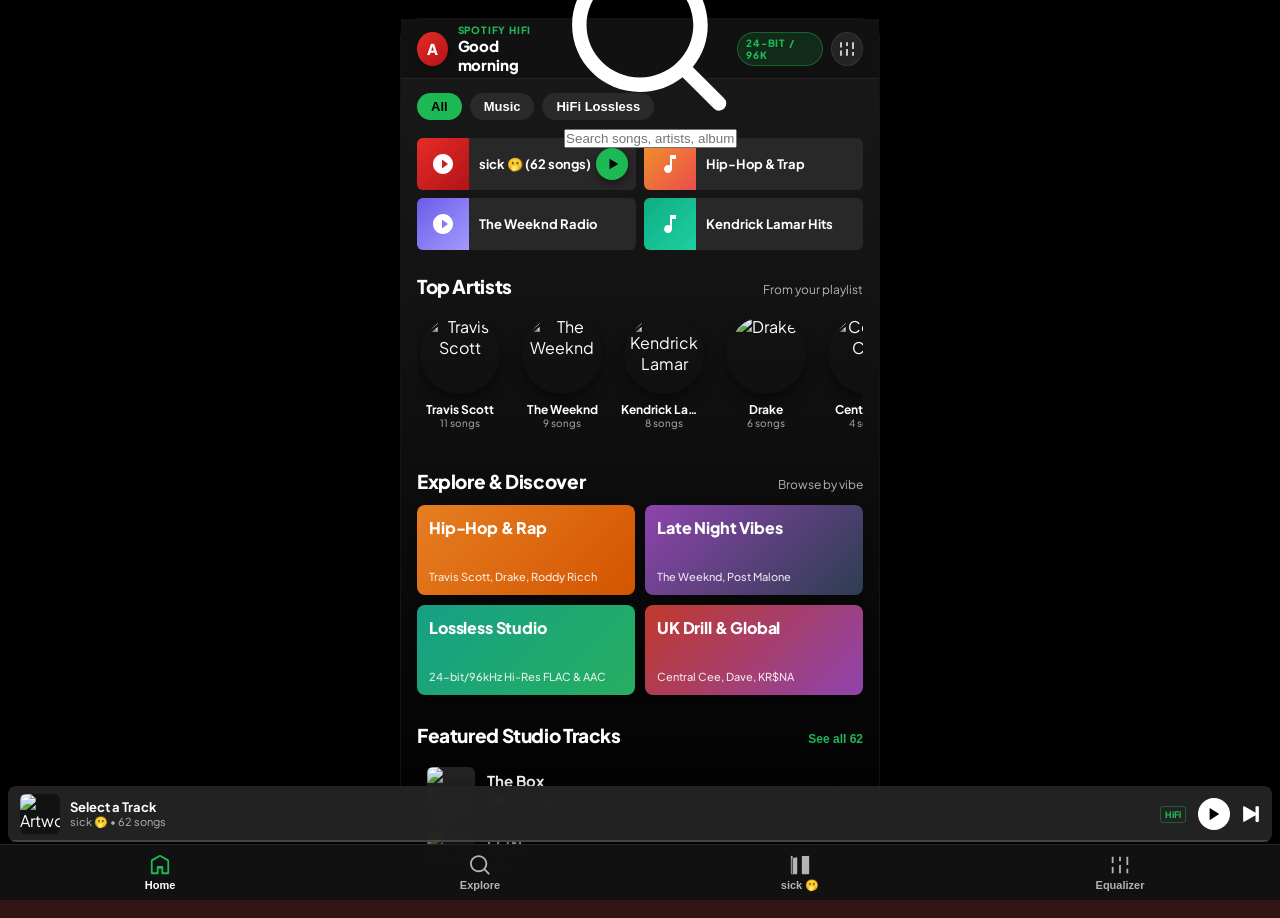
==== index.html @ b9611e38 "feat: initial commit of Spotify HiFi web and Android mobile music player" ====
<!DOCTYPE html>
<html lang="en">
<head>
  <meta charset="UTF-8">
  <meta name="viewport" content="width=device-width, initial-scale=1.0, maximum-scale=1.0, user-scalable=no, viewport-fit=cover">
  <title>Spotify - HiFi Lossless</title>
  <link rel="manifest" href="manifest.json">
  <meta name="theme-color" content="#121212">
  <link rel="stylesheet" href="styles.css">
  <script>
    if ('serviceWorker' in navigator) {
      window.addEventListener('load', () => {
        navigator.serviceWorker.register('./sw.js').catch(console.warn);
      });
    }
  </script>
  <link rel="preconnect" href="https://fonts.googleapis.com">
  <link rel="preconnect" href="https://fonts.gstatic.com" crossorigin>
  <link href="https://fonts.googleapis.com/css2?family=Plus+Jakarta+Sans:wght@400;500;600;700;800;900&display=swap" rel="stylesheet">
</head>
<body>
  <div class="spotify-app">
    <!-- Topbar (Mobile Header) -->
    <header class="spotify-topbar">
      <div class="topbar-left">
        <div class="mobile-greeting" id="mobileGreeting">
          <div class="user-avatar-circle">A</div>
          <div class="greeting-text">
            <span class="greeting-sub">Spotify HiFi</span>
            <span class="greeting-main" id="greetingHeading">Welcome back</span>
          </div>
        </div>
        <div class="search-input-wrapper desktop-only">
          <svg viewBox="0 0 24 24" fill="currentColor"><path d="M10.533 1.279c-5.18 0-9.407 4.14-9.407 9.279s4.226 9.279 9.407 9.279c2.234 0 4.29-.77 5.907-2.058l4.353 4.353a1 1 0 1 0 1.414-1.414l-4.344-4.344a9.157 9.157 0 0 0 2.077-5.816c0-5.14-4.226-9.28-9.407-9.28zm-7.407 9.279c0-4.006 3.302-7.28 7.407-7.28s7.407 3.274 7.407 7.28-3.302 7.279-7.407 7.279-7.407-3.273-7.407-7.28z"/></svg>
          <input type="text" id="globalSearch" placeholder="Search songs, artists, albums...">
        </div>
      </div>

      <div class="topbar-right">
        <span class="badge-hifi">24-BIT / 96k</span>
        <button class="icon-round-btn" id="btnToggleEQ" title="Equalizer">
          <svg viewBox="0 0 24 24" fill="currentColor"><line x1="4" y1="21" x2="4" y2="14" stroke="currentColor" stroke-width="2"/><line x1="4" y1="10" x2="4" y2="3" stroke="currentColor" stroke-width="2"/><line x1="12" y1="21" x2="12" y2="12" stroke="currentColor" stroke-width="2"/><line x1="12" y1="8" x2="12" y2="3" stroke="currentColor" stroke-width="2"/><line x1="20" y1="21" x2="20" y2="16" stroke="currentColor" stroke-width="2"/><line x1="20" y1="12" x2="20" y2="3" stroke="currentColor" stroke-width="2"/></svg>
        </button>
      </div>
    </header>

    <div class="spotify-body">
      <!-- Main Content Area with Views -->
      <main class="spotify-main" id="mainContent">

        <!-- VIEW 1: HOME -->
        <section class="app-view active" id="viewHome">
          <!-- Filter Chips -->
          <div class="filter-chips-row">
            <button class="chip-pill active" data-filter="all">All</button>
            <button class="chip-pill" data-filter="music">Music</button>
            <button class="chip-pill" data-filter="lossless">HiFi Lossless</button>
          </div>

          <!-- Quick Shortcuts Grid -->
          <div class="shortcuts-grid">
            <div class="shortcut-card" id="shortcutSick">
              <div class="shortcut-art sick-gradient">
                <svg viewBox="0 0 24 24" fill="currentColor"><path d="M12 2C6.48 2 2 6.48 2 12s4.48 10 10 10 10-4.48 10-10S17.52 2 12 2zm-1 14.5v-9l6 4.5-6 4.5z"/></svg>
              </div>
              <div class="shortcut-title">sick 🫢 (62 songs)</div>
              <button class="shortcut-play-btn" id="quickPlaySick">
                <svg viewBox="0 0 16 16" fill="currentColor"><polygon points="4 2 14 8 4 14 4 2"/></svg>
              </button>
            </div>

            <div class="shortcut-card" data-genre="Hip-Hop">
              <div class="shortcut-art" style="background: linear-gradient(135deg, #f0932b, #eb4d4b);">
                <svg viewBox="0 0 24 24" fill="currentColor"><path d="M12 3v10.55c-.59-.34-1.27-.55-2-.55-2.21 0-4 1.79-4 4s1.79 4 4 4 4-1.79 4-4V7h4V3h-6z"/></svg>
              </div>
              <div class="shortcut-title">Hip-Hop & Trap</div>
            </div>

            <div class="shortcut-card" data-artist="The Weeknd">
              <div class="shortcut-art" style="background: linear-gradient(135deg, #6c5ce7, #a29bfe);">
                <svg viewBox="0 0 24 24" fill="currentColor"><path d="M12 2C6.48 2 2 6.48 2 12s4.48 10 10 10 10-4.48 10-10S17.52 2 12 2zm-1 14.5v-9l6 4.5-6 4.5z"/></svg>
              </div>
              <div class="shortcut-title">The Weeknd Radio</div>
            </div>

            <div class="shortcut-card" data-artist="Kendrick Lamar">
              <div class="shortcut-art" style="background: linear-gradient(135deg, #10ac84, #1dd1a1);">
                <svg viewBox="0 0 24 24" fill="currentColor"><path d="M12 3v10.55c-.59-.34-1.27-.55-2-.55-2.21 0-4 1.79-4 4s1.79 4 4 4 4-1.79 4-4V7h4V3h-6z"/></svg>
              </div>
              <div class="shortcut-title">Kendrick Lamar Hits</div>
            </div>
          </div>

          <!-- Section: Top Artists Carousel -->
          <div class="section-block">
            <div class="section-header">
              <h3>Top Artists</h3>
              <span class="section-sub">From your playlist</span>
            </div>
            <div class="artists-horizontal-scroll" id="homeArtistsScroll">
              <!-- Dynamically populated -->
            </div>
          </div>

          <!-- Section: Explore Browse Categories (User requested Explorer) -->
          <div class="section-block">
            <div class="section-header">
              <h3>Explore & Discover</h3>
              <span class="section-sub">Browse by vibe</span>
            </div>
            <div class="explore-category-grid">
              <div class="category-card" style="background: linear-gradient(135deg, #e67e22, #d35400);" data-genre="Hip-Hop">
                <span class="category-name">Hip-Hop & Rap</span>
                <span class="category-desc">Travis Scott, Drake, Roddy Ricch</span>
              </div>
              <div class="category-card" style="background: linear-gradient(135deg, #8e44ad, #2c3e50);" data-genre="Late Night">
                <span class="category-name">Late Night Vibes</span>
                <span class="category-desc">The Weeknd, Post Malone</span>
              </div>
              <div class="category-card" style="background: linear-gradient(135deg, #16a085, #27ae60);" data-genre="Lossless">
                <span class="category-name">Lossless Studio</span>
                <span class="category-desc">24-bit/96kHz Hi-Res FLAC & AAC</span>
              </div>
              <div class="category-card" style="background: linear-gradient(135deg, #c0392b, #8e44ad);" data-genre="Drill">
                <span class="category-name">UK Drill & Global</span>
                <span class="category-desc">Central Cee, Dave, KR$NA</span>
              </div>
            </div>
          </div>

          <!-- Section: Featured Tracks from Playlist -->
          <div class="section-block">
            <div class="section-header">
              <h3>Featured Studio Tracks</h3>
              <button class="see-all-link" id="btnSeeAllTracks">See all 62</button>
            </div>
            <div class="featured-tracks-list" id="homeFeaturedTracks">
              <!-- Dynamically populated top 6 tracks -->
            </div>
          </div>
        </section>

        <!-- VIEW 2: EXPLORE & SEARCH -->
        <section class="app-view" id="viewSearch">
          <div class="search-view-header">
            <h2>Explore & Search</h2>
            <div class="mobile-search-box">
              <svg viewBox="0 0 24 24" fill="currentColor"><path d="M10.533 1.279c-5.18 0-9.407 4.14-9.407 9.279s4.226 9.279 9.407 9.279c2.234 0 4.29-.77 5.907-2.058l4.353 4.353a1 1 0 1 0 1.414-1.414l-4.344-4.344a9.157 9.157 0 0 0 2.077-5.816c0-5.14-4.226-9.28-9.407-9.28zm-7.407 9.279c0-4.006 3.302-7.28 7.407-7.28s7.407 3.274 7.407 7.28-3.302 7.279-7.407 7.279-7.407-3.273-7.407-7.28z"/></svg>
              <input type="text" id="mobileSearchInput" placeholder="What do you want to listen to?">
              <button class="clear-search-btn" id="btnClearSearch" style="display:none;">✕</button>
            </div>
          </div>

          <!-- Search Results or Browse Categories -->
          <div id="searchResultsContainer">
            <h4 class="sub-heading">Browse All Genres</h4>
            <div class="explore-category-grid" id="searchGenreGrid">
              <!-- Rich colored genre cards -->
            </div>
          </div>
          <div id="searchDynamicResults" style="display:none;">
            <h4 class="sub-heading" id="searchResultCount">Search Results</h4>
            <div class="tracks-touch-list" id="searchTracksBody"></div>
          </div>
        </section>

        <!-- VIEW 3: PLAYLIST (sick 🫢) -->
        <section class="app-view" id="viewPlaylist">
          <!-- Dynamic Theme Hero Header -->
          <div class="playlist-hero" id="playlistHero">
            <div class="playlist-cover-wrapper">
              <div class="playlist-cover-art sick-hero-art" id="playlistCoverArt">
                <svg viewBox="0 0 24 24" fill="currentColor"><path d="M12 2C6.48 2 2 6.48 2 12s4.48 10 10 10 10-4.48 10-10S17.52 2 12 2zm-1 14.5v-9l6 4.5-6 4.5z"/></svg>
              </div>
            </div>
            <div class="playlist-hero-info">
              <span class="playlist-type-pill">PLAYLIST</span>
              <h1 class="playlist-title" id="playlistTitle">sick 🫢</h1>
              <div class="playlist-curator-row">
                <span class="curator-avatar">A</span>
                <span class="curator-name">Aniket</span>
                <span class="dot-separator">•</span>
                <span class="track-count-text" id="playlistTrackCount">62 songs</span>
                <span class="dot-separator">•</span>
                <span class="duration-text">3 hr 18 min</span>
              </div>
            </div>
          </div>

          <!-- Action Bar (Play, Shuffle, Autoplay, Like) -->
          <div class="playlist-action-bar">
            <div class="action-left">
              <button class="big-green-play-btn" id="heroPlayBtn" title="Play Playlist">
                <svg id="heroPlayIcon" viewBox="0 0 24 24" fill="currentColor"><polygon points="6 4 19 12 6 20 6 4"/></svg>
                <svg id="heroPauseIcon" viewBox="0 0 24 24" fill="currentColor" style="display:none;"><rect x="6" y="5" width="4" height="14"/><rect x="14" y="5" width="4" height="14"/></svg>
              </button>
              <button class="circle-action-btn" id="btnShufflePlaylist" title="Shuffle">
                <svg viewBox="0 0 24 24" fill="currentColor"><path d="M10.59 9.17L5.41 4 4 5.41l5.17 5.17 1.42-1.41zM14.5 4l2.04 2.04L4 18.59 5.41 20 17.96 7.46 20 9.5V4h-5.5zm.33 9.41l-1.41 1.41 3.13 3.13L14.5 20H20v-5.5l-2.04 2.04-3.13-3.13z"/></svg>
              </button>
              <button class="circle-action-btn active" id="btnAutoplayToggle" title="Autoplay: Continuous Playback">
                <span class="autoplay-label">AUTOPLAY ON</span>
              </button>
            </div>
            <div class="action-right">
              <button class="circle-action-btn" id="btnDownloadAll" title="Download">
                <svg viewBox="0 0 24 24" fill="currentColor"><path d="M12 2C6.48 2 2 6.48 2 12s4.48 10 10 10 10-4.48 10-10S17.52 2 12 2zm-1 14.5v-9l6 4.5-6 4.5z"/></svg>
              </button>
            </div>
          </div>

          <!-- Touch-friendly Track List -->
          <div class="tracks-touch-list" id="tracklistBody">
            <!-- 62 tracks loaded here -->
          </div>
        </section>

        <!-- VIEW 4: EQUALIZER & VISUALIZER -->
        <section class="app-view" id="viewEQ">
          <div class="eq-view-header">
            <h2>HiFi Studio DSP</h2>
            <span class="eq-sub">24-Bit / 96kHz Master Engine</span>
          </div>

          <div class="eq-card">
            <div class="eq-card-header">
              <h4>Real-time Audio Spectrum</h4>
              <span class="hifi-green-tag" id="dspStatus">STUDIO DSP ACTIVE</span>
            </div>
            <canvas id="spectrumCanvas" width="340" height="100"></canvas>
          </div>

          <div class="eq-card">
            <div class="eq-card-header">
              <h4>10-Band Graphic Equalizer</h4>
              <button class="reset-eq-btn" id="btnResetEQ">Reset</button>
            </div>
            <div class="eq-sliders-row" id="eqSlidersContainer">
              <!-- 10 sliders dynamically generated -->
            </div>
          </div>

          <div class="eq-presets-card">
            <h4>Equalizer Presets</h4>
            <div class="presets-row">
              <button class="preset-pill active" data-preset="flat">Studio Flat</button>
              <button class="preset-pill" data-preset="bass">Bass Boost</button>
              <button class="preset-pill" data-preset="hiphop">Hip-Hop / Rap</button>
              <button class="preset-pill" data-preset="vocal">Vocal Clarity</button>
              <button class="preset-pill" data-preset="electronic">Electronic</button>
            </div>
          </div>
        </section>

      </main>
    </div>

    <!-- Floating Mini-Player (Pinned above bottom nav) -->
    <div class="spotify-player-bar" id="playerBar">
      <div class="mini-player-content" id="miniPlayerClickZone">
        <div class="mini-thumb-wrap">
          <img id="playerThumb" src="https://picsum.photos/seed/thumb/100/100" class="mini-thumb-img" alt="Artwork">
        </div>
        <div class="mini-track-meta">
          <div class="mini-track-title" id="currentTitle">Select a Track</div>
          <div class="mini-track-artist" id="currentArtist">sick 🫢 • 62 songs</div>
        </div>
      </div>

      <div class="mini-controls">
        <span class="mini-hifi-pill">HiFi</span>
        <button class="mini-play-pause-btn" id="btnPlayPause" title="Play/Pause">
          <svg id="ctrlPlayIcon" viewBox="0 0 16 16" fill="currentColor"><polygon points="3 1 14 8 3 15 3 1"/></svg>
          <svg id="ctrlPauseIcon" viewBox="0 0 16 16" fill="currentColor" style="display:none;"><rect x="3" y="2" width="3.5" height="12"/><rect x="9.5" y="2" width="3.5" height="12"/></svg>
        </button>
        <button class="mini-next-btn" id="btnNextTrack" title="Next Track">
          <svg viewBox="0 0 16 16" fill="currentColor"><path d="M12.7 1a.7.7 0 0 0-.7.7v5.15L2.05 1.107A.7.7 0 0 0 1 1.714v12.572a.7.7 0 0 0 1.05.607L12 9.149V14.3a.7.7 0 0 0 .7.7h1.6a.7.7 0 0 0 .7-.7V1.7a.7.7 0 0 0-.7-.7h-1.6z"/></svg>
        </button>
      </div>

      <!-- Linear Progress Bar on Bottom Border -->
      <div class="mini-progress-track">
        <div class="mini-progress-fill" id="playbackBarFg" style="width: 0%;"></div>
      </div>
    </div>

    <!-- Bottom Navigation Bar -->
    <nav class="mobile-bottom-nav">
      <button class="mobile-nav-btn active" id="mNavHome" data-target="viewHome">
        <svg viewBox="0 0 24 24" fill="currentColor"><path d="M12.5 3.247a1 1 0 0 0-1 0L4 7.577V20h4.5v-6a1 1 0 0 1 1-1h5a1 1 0 0 1 1 1v6H20V7.577l-7.5-4.33zm-2-1.732a3 3 0 0 1 3 0l7.5 4.33A2 2 0 0 1 22 7.577V21a1 1 0 0 1-1 1h-6.5a1 1 0 0 1-1-1v-5h-3v5a1 1 0 0 1-1 1H3a1 1 0 0 1-1-1V7.577a2 2 0 0 1 .9-1.732l7.6-4.33z"/></svg>
        <span>Home</span>
      </button>
      <button class="mobile-nav-btn" id="mNavSearch" data-target="viewSearch">
        <svg viewBox="0 0 24 24" fill="currentColor"><path d="M10.533 1.279c-5.18 0-9.407 4.14-9.407 9.279s4.226 9.279 9.407 9.279c2.234 0 4.29-.77 5.907-2.058l4.353 4.353a1 1 0 1 0 1.414-1.414l-4.344-4.344a9.157 9.157 0 0 0 2.077-5.816c0-5.14-4.226-9.28-9.407-9.28zm-7.407 9.279c0-4.006 3.302-7.28 7.407-7.28s7.407 3.274 7.407 7.28-3.302 7.279-7.407 7.279-7.407-3.273-7.407-7.28z"/></svg>
        <span>Explore</span>
      </button>
      <button class="mobile-nav-btn" id="mNavPlaylist" data-target="viewPlaylist">
        <svg viewBox="0 0 24 24" fill="currentColor"><path d="M3 22a1 1 0 0 1-1-1V3a1 1 0 0 1 2 0v18a1 1 0 0 1-1 1zM15.5 2.134A1 1 0 0 0 14 3v18a1 1 0 0 0 1 1h6a1 1 0 0 0 1-1V3a1 1 0 0 0-1.5-.866L15.5 2.134zM9 4.24a1 1 0 0 0-1.225-.733l-4 1.072A1 1 0 0 0 3 5.551V21a1 1 0 0 0 1 1h4a1 1 0 0 0 1-1V4.24z"/></svg>
        <span>sick 🫢</span>
      </button>
      <button class="mobile-nav-btn" id="mNavEQ" data-target="viewEQ">
        <svg viewBox="0 0 24 24" fill="currentColor"><line x1="4" y1="21" x2="4" y2="14" stroke="currentColor" stroke-width="2"/><line x1="4" y1="10" x2="4" y2="3" stroke="currentColor" stroke-width="2"/><line x1="12" y1="21" x2="12" y2="12" stroke="currentColor" stroke-width="2"/><line x1="12" y1="8" x2="12" y2="3" stroke="currentColor" stroke-width="2"/><line x1="20" y1="21" x2="20" y2="16" stroke="currentColor" stroke-width="2"/><line x1="20" y1="12" x2="20" y2="3" stroke="currentColor" stroke-width="2"/></svg>
        <span>Equalizer</span>
      </button>
    </nav>

    <!-- FULL-SCREEN NOW PLAYING MODAL -->
    <div class="now-playing-modal" id="nowPlayingModal">
      <div class="modal-drag-bar" id="modalCloseBtn">
        <div class="drag-indicator"></div>
      </div>
      <div class="modal-header">
        <button class="modal-down-chevron" id="modalDismissChevron">
          <svg viewBox="0 0 24 24" fill="currentColor"><path d="M7.41 8.59L12 13.17l4.59-4.58L18 10l-6 6-6-6 1.41-1.41z"/></svg>
        </button>
        <div class="modal-header-title">
          <span class="sub-label">PLAYING FROM PLAYLIST</span>
          <span class="main-label">sick 🫢</span>
        </div>
        <button class="modal-more-btn">
          <svg viewBox="0 0 24 24" fill="currentColor"><circle cx="12" cy="5" r="2"/><circle cx="12" cy="12" r="2"/><circle cx="12" cy="19" r="2"/></svg>
        </button>
      </div>

      <div class="modal-cover-wrapper">
        <img id="modalCoverImg" src="https://picsum.photos/seed/large/600/600" class="modal-cover-art" alt="Album Cover">
      </div>

      <div class="modal-track-info">
        <div class="modal-text-col">
          <h2 class="modal-song-title" id="modalSongTitle">Song Title</h2>
          <span class="modal-artist-name" id="modalArtistName">Artist Name</span>
        </div>
        <button class="modal-heart-btn active" id="modalHeartBtn">
          <svg viewBox="0 0 24 24" fill="currentColor"><path d="M12 21.35l-1.45-1.32C5.4 15.36 2 12.28 2 8.5 2 5.42 4.42 3 7.5 3c1.74 0 3.41.81 4.5 2.09C13.09 3.81 14.76 3 16.5 3 19.58 3 22 5.42 22 8.5c0 3.78-3.4 6.86-8.55 11.54L12 21.35z"/></svg>
        </button>
      </div>

      <div class="modal-timeline">
        <div class="modal-slider-bg" id="modalSliderBg">
          <div class="modal-slider-fg" id="modalSliderFg" style="width: 0%;"></div>
        </div>
        <div class="modal-time-row">
          <span id="modalCurrentTime">0:00</span>
          <span class="modal-spec-tag" id="modalSpecBadge">24-BIT / 96k FLAC</span>
          <span id="modalTotalTime">0:00</span>
        </div>
      </div>

      <div class="modal-controls">
        <button class="modal-ctrl-btn" id="btnModalShuffle" title="Shuffle">
          <svg viewBox="0 0 24 24" fill="currentColor"><path d="M10.59 9.17L5.41 4 4 5.41l5.17 5.17 1.42-1.41zM14.5 4l2.04 2.04L4 18.59 5.41 20 17.96 7.46 20 9.5V4h-5.5zm.33 9.41l-1.41 1.41 3.13 3.13L14.5 20H20v-5.5l-2.04 2.04-3.13-3.13z"/></svg>
        </button>
        <button class="modal-ctrl-btn" id="btnModalPrev" title="Previous Track">
          <svg viewBox="0 0 24 24" fill="currentColor"><path d="M6 6h2v12H6zm3.5 6l8.5 6V6z"/></svg>
        </button>
        <button class="modal-play-large-circle" id="btnModalPlayPause">
          <svg id="modalPlayIcon" viewBox="0 0 24 24" fill="currentColor"><polygon points="8 5 19 12 8 19 8 5"/></svg>
          <svg id="modalPauseIcon" viewBox="0 0 24 24" fill="currentColor" style="display:none;"><rect x="6" y="5" width="4" height="14"/><rect x="14" y="5" width="4" height="14"/></svg>
        </button>
        <button class="modal-ctrl-btn" id="btnModalNext" title="Next Track">
          <svg viewBox="0 0 24 24" fill="currentColor"><path d="M6 18l8.5-6L6 6v12zM16 6v12h2V6h-2z"/></svg>
        </button>
        <button class="modal-ctrl-btn active" id="btnModalAutoplay" title="Autoplay: Continuous Playback">
          <svg viewBox="0 0 24 24" fill="currentColor"><path d="M12 4V1L8 5l4 4V6c3.31 0 6 2.69 6 6 0 1.01-.25 1.97-.7 2.8l1.46 1.46C19.54 15.03 20 13.57 20 12c0-4.42-3.58-8-8-8zm0 14c-3.31 0-6-2.69-6-6 0-1.01.25-1.97.7-2.8L5.24 7.74C4.46 8.97 4 10.43 4 12c0 4.42 3.58 8 8 8v3l4-4-4-4v3z"/></svg>
        </button>
      </div>

      <div class="modal-footer-row">
        <button class="modal-footer-pill" id="btnModalEQ">
          <svg viewBox="0 0 24 24" fill="currentColor"><line x1="4" y1="21" x2="4" y2="14" stroke="currentColor" stroke-width="2"/><line x1="4" y1="10" x2="4" y2="3" stroke="currentColor" stroke-width="2"/><line x1="12" y1="21" x2="12" y2="12" stroke="currentColor" stroke-width="2"/><line x1="12" y1="8" x2="12" y2="3" stroke="currentColor" stroke-width="2"/><line x1="20" y1="21" x2="20" y2="16" stroke="currentColor" stroke-width="2"/><line x1="20" y1="12" x2="20" y2="3" stroke="currentColor" stroke-width="2"/></svg>
          <span>Equalizer</span>
        </button>
        <span class="autoplay-indicator-tag" id="autoplayStatusTag">AUTOPLAY ENABLED</span>
      </div>
    </div>
  </div>

  <script src="app.js"></script>
</body>
</html>
---- styles.css ----
:root {
  --spotify-green: #1db954;
  --spotify-green-hover: #1ed760;
  --spotify-green-active: #169c46;
  --bg-black: #000000;
  --bg-base: #121212;
  --bg-card: #181818;
  --bg-card-hover: #282828;
  --text-white: #ffffff;
  --text-subdued: #b3b3b3;
  --text-muted: #727272;
  --border-subdued: rgba(255, 255, 255, 0.08);
  --border-light: rgba(255, 255, 255, 0.15);
  --font-stack: 'Plus Jakarta Sans', system-ui, -apple-system, BlinkMacSystemFont, sans-serif;
  --safe-bottom: env(safe-area-inset-bottom, 0px);
}

* {
  margin: 0;
  padding: 0;
  box-sizing: border-box;
  -webkit-tap-highlight-color: transparent;
}

body {
  font-family: var(--font-stack);
  background: var(--bg-black);
  color: var(--text-white);
  height: 100vh;
  width: 100vw;
  overflow: hidden;
  user-select: none;
  -webkit-font-smoothing: antialiased;
}

.spotify-app {
  display: flex;
  flex-direction: column;
  height: 100vh;
  width: 100%;
  position: relative;
  background: var(--bg-black);
}

/* TOPBAR */
.spotify-topbar {
  height: 60px;
  background: rgba(18, 18, 18, 0.95);
  backdrop-filter: blur(20px);
  display: flex;
  align-items: center;
  justify-content: space-between;
  padding: 10px 16px;
  z-index: 20;
  border-bottom: 1px solid var(--border-subdued);
  flex-shrink: 0;
}

.topbar-left {
  display: flex;
  align-items: center;
  gap: 12px;
}

.mobile-greeting {
  display: flex;
  align-items: center;
  gap: 10px;
}

.user-avatar-circle {
  width: 34px;
  height: 34px;
  border-radius: 50%;
  background: linear-gradient(135deg, #e52d27, #b31217);
  color: #fff;
  font-weight: 800;
  font-size: 15px;
  display: flex;
  align-items: center;
  justify-content: center;
  box-shadow: 0 2px 8px rgba(0, 0, 0, 0.4);
}

.greeting-text {
  display: flex;
  flex-direction: column;
}

.greeting-sub {
  font-size: 10px;
  letter-spacing: 0.08em;
  color: var(--spotify-green);
  font-weight: 800;
  text-transform: uppercase;
}

.greeting-main {
  font-size: 15px;
  font-weight: 800;
  color: var(--text-white);
  letter-spacing: -0.01em;
}

.topbar-right {
  display: flex;
  align-items: center;
  gap: 8px;
}

.badge-hifi {
  font-size: 10px;
  font-weight: 900;
  letter-spacing: 0.08em;
  background: rgba(29, 185, 84, 0.15);
  color: var(--spotify-green);
  border: 1px solid rgba(29, 185, 84, 0.4);
  padding: 4px 8px;
  border-radius: 500px;
  text-transform: uppercase;
}

.icon-round-btn {
  width: 34px;
  height: 34px;
  border-radius: 50%;
  background: #242424;
  border: 1px solid var(--border-subdued);
  color: var(--text-white);
  display: flex;
  align-items: center;
  justify-content: center;
  cursor: pointer;
}

.icon-round-btn svg {
  width: 18px;
  height: 18px;
}

/* BODY & VIEWS */
.spotify-body {
  flex: 1;
  overflow-y: auto;
  overflow-x: hidden;
  -webkit-overflow-scrolling: touch;
  position: relative;
  background: linear-gradient(180deg, #181818 0%, #121212 250px, #000000 100%);
}

.spotify-main {
  padding: 14px 16px 140px 16px;
  max-width: 100%;
}

.app-view {
  display: none;
  animation: fadeIn 0.25s ease-out;
}

.app-view.active {
  display: block;
}

@keyframes fadeIn {
  from { opacity: 0; transform: translateY(6px); }
  to { opacity: 1; transform: translateY(0); }
}

/* FILTER CHIPS */
.filter-chips-row {
  display: flex;
  gap: 8px;
  margin-bottom: 16px;
  overflow-x: auto;
  padding-bottom: 2px;
}

.filter-chips-row::-webkit-scrollbar {
  display: none;
}

.chip-pill {
  padding: 6px 14px;
  border-radius: 500px;
  background: #2a2a2a;
  border: none;
  color: var(--text-white);
  font-size: 13px;
  font-weight: 600;
  white-space: nowrap;
  cursor: pointer;
  transition: background 0.15s ease, color 0.15s ease;
}

.chip-pill.active {
  background: var(--spotify-green);
  color: #000000;
  font-weight: 700;
}

/* SHORTCUTS GRID (Home) */
.shortcuts-grid {
  display: grid;
  grid-template-columns: repeat(2, 1fr);
  gap: 8px;
  margin-bottom: 24px;
}

.shortcut-card {
  display: flex;
  align-items: center;
  background: #282828;
  border-radius: 6px;
  overflow: hidden;
  position: relative;
  height: 52px;
  cursor: pointer;
  transition: background 0.15s ease;
}

.shortcut-card:active {
  background: #383838;
}

.shortcut-art {
  width: 52px;
  height: 52px;
  flex-shrink: 0;
  display: flex;
  align-items: center;
  justify-content: center;
  color: #ffffff;
}

.shortcut-art svg {
  width: 24px;
  height: 24px;
}

.sick-gradient {
  background: linear-gradient(135deg, #e52d27 0%, #b31217 100%);
}

.shortcut-title {
  font-size: 13px;
  font-weight: 700;
  color: var(--text-white);
  padding: 0 10px;
  line-height: 1.25;
  overflow: hidden;
  display: -webkit-box;
  -webkit-line-clamp: 2;
  -webkit-box-orient: vertical;
}

.shortcut-play-btn {
  position: absolute;
  right: 8px;
  width: 32px;
  height: 32px;
  border-radius: 50%;
  background: var(--spotify-green);
  border: none;
  color: #000;
  display: flex;
  align-items: center;
  justify-content: center;
  box-shadow: 0 4px 8px rgba(0, 0, 0, 0.4);
  cursor: pointer;
}

.shortcut-play-btn svg {
  width: 14px;
  height: 14px;
  margin-left: 1px;
}

/* SECTION BLOCKS */
.section-block {
  margin-bottom: 28px;
}

.section-header {
  display: flex;
  align-items: baseline;
  justify-content: space-between;
  margin-bottom: 12px;
}

.section-header h3 {
  font-size: 19px;
  font-weight: 800;
  letter-spacing: -0.02em;
}

.section-sub {
  font-size: 12px;
  color: var(--text-subdued);
}

.see-all-link {
  background: none;
  border: none;
  color: var(--spotify-green);
  font-size: 12px;
  font-weight: 700;
  cursor: pointer;
}

/* ARTISTS HORIZONTAL SCROLL */
.artists-horizontal-scroll {
  display: flex;
  gap: 16px;
  overflow-x: auto;
  padding: 4px 0 12px 0;
  scroll-snap-type: x mandatory;
}

.artists-horizontal-scroll::-webkit-scrollbar {
  display: none;
}

.artist-circle-item {
  display: flex;
  flex-direction: column;
  align-items: center;
  text-align: center;
  width: 86px;
  flex-shrink: 0;
  cursor: pointer;
  scroll-snap-align: start;
}

.artist-circle-img-wrap {
  width: 80px;
  height: 80px;
  border-radius: 50%;
  overflow: hidden;
  margin-bottom: 8px;
  box-shadow: 0 6px 14px rgba(0, 0, 0, 0.5);
  border: 2px solid transparent;
  transition: transform 0.15s ease, border-color 0.15s ease;
}

.artist-circle-item:active .artist-circle-img-wrap {
  transform: scale(0.94);
  border-color: var(--spotify-green);
}

.artist-circle-img {
  width: 100%;
  height: 100%;
  object-fit: cover;
}

.artist-circle-name {
  font-size: 12px;
  font-weight: 700;
  color: var(--text-white);
  white-space: nowrap;
  overflow: hidden;
  text-overflow: ellipsis;
  width: 100%;
}

.artist-circle-role {
  font-size: 10px;
  color: var(--text-subdued);
}

/* EXPLORE CATEGORY GRID */
.explore-category-grid {
  display: grid;
  grid-template-columns: repeat(2, 1fr);
  gap: 10px;
}

.category-card {
  height: 90px;
  border-radius: 8px;
  padding: 12px;
  position: relative;
  overflow: hidden;
  cursor: pointer;
  display: flex;
  flex-direction: column;
  justify-content: space-between;
  box-shadow: 0 4px 10px rgba(0, 0, 0, 0.3);
  transition: transform 0.15s ease;
}

.category-card:active {
  transform: scale(0.97);
}

.category-name {
  font-size: 16px;
  font-weight: 800;
  color: #ffffff;
  letter-spacing: -0.01em;
}

.category-desc {
  font-size: 11px;
  color: rgba(255, 255, 255, 0.85);
  font-weight: 500;
  white-space: nowrap;
  overflow: hidden;
  text-overflow: ellipsis;
}

/* TOUCH TRACK LIST (Spotify Mobile style) */
.tracks-touch-list {
  display: flex;
  flex-direction: column;
  gap: 6px;
}

.touch-track-item {
  display: flex;
  align-items: center;
  padding: 8px 10px;
  border-radius: 8px;
  background: transparent;
  cursor: pointer;
  gap: 12px;
  transition: background 0.15s ease;
}

.touch-track-item:active {
  background: rgba(255, 255, 255, 0.1);
}

.touch-track-item.active {
  background: rgba(29, 185, 84, 0.08);
}

.track-thumb-box {
  width: 48px;
  height: 48px;
  border-radius: 6px;
  overflow: hidden;
  flex-shrink: 0;
  position: relative;
  background: #242424;
}

.track-thumb-img {
  width: 100%;
  height: 100%;
  object-fit: cover;
}

.track-playing-indicator {
  position: absolute;
  inset: 0;
  background: rgba(0, 0, 0, 0.5);
  display: flex;
  align-items: center;
  justify-content: center;
  color: var(--spotify-green);
}

.track-info-col {
  flex: 1;
  min-width: 0;
  display: flex;
  flex-direction: column;
  justify-content: center;
}

.track-primary-title {
  font-size: 15px;
  font-weight: 700;
  color: var(--text-white);
  white-space: nowrap;
  overflow: hidden;
  text-overflow: ellipsis;
  line-height: 1.25;
}

.touch-track-item.active .track-primary-title {
  color: var(--spotify-green);
}

.track-secondary-desc {
  font-size: 13px;
  color: var(--text-subdued);
  white-space: nowrap;
  overflow: hidden;
  text-overflow: ellipsis;
  margin-top: 3px;
  display: flex;
  align-items: center;
  gap: 6px;
}

.track-hifi-pill {
  font-size: 9px;
  font-weight: 800;
  background: rgba(255, 255, 255, 0.12);
  color: #ffffff;
  padding: 1px 4px;
  border-radius: 3px;
}

.track-right-meta {
  display: flex;
  align-items: center;
  gap: 8px;
  flex-shrink: 0;
}

.track-duration-pill {
  font-size: 12px;
  color: var(--text-muted);
  font-weight: 600;
}

/* PLAYLIST HERO HEADER */
.playlist-hero {
  display: flex;
  flex-direction: column;
  align-items: center;
  text-align: center;
  padding: 18px 0 20px 0;
}

.playlist-cover-wrapper {
  margin-bottom: 16px;
}

.playlist-cover-art {
  width: 160px;
  height: 160px;
  border-radius: 8px;
  box-shadow: 0 10px 30px rgba(0, 0, 0, 0.7);
  display: flex;
  align-items: center;
  justify-content: center;
}

.sick-hero-art {
  background: linear-gradient(135deg, #e52d27 0%, #b31217 100%);
  color: #ffffff;
}

.sick-hero-art svg {
  width: 64px;
  height: 64px;
}

.playlist-hero-info {
  display: flex;
  flex-direction: column;
  align-items: center;
  gap: 6px;
}

.playlist-type-pill {
  font-size: 10px;
  font-weight: 900;
  letter-spacing: 0.1em;
  color: var(--text-subdued);
}

.playlist-title {
  font-size: 26px;
  font-weight: 900;
  letter-spacing: -0.02em;
}

.playlist-curator-row {
  display: flex;
  align-items: center;
  gap: 6px;
  font-size: 12px;
  color: var(--text-subdued);
}

.curator-avatar {
  width: 18px;
  height: 18px;
  border-radius: 50%;
  background: var(--spotify-green);
  color: #000;
  font-weight: 800;
  font-size: 10px;
  display: flex;
  align-items: center;
  justify-content: center;
}

.curator-name {
  font-weight: 700;
  color: var(--text-white);
}

.dot-separator {
  color: var(--text-muted);
}

/* ACTION BAR */
.playlist-action-bar {
  display: flex;
  align-items: center;
  justify-content: space-between;
  margin-bottom: 18px;
  padding: 0 4px;
}

.action-left {
  display: flex;
  align-items: center;
  gap: 14px;
}

.big-green-play-btn {
  width: 52px;
  height: 52px;
  border-radius: 50%;
  background: var(--spotify-green);
  border: none;
  color: #000;
  display: flex;
  align-items: center;
  justify-content: center;
  box-shadow: 0 6px 16px rgba(29, 185, 84, 0.4);
  cursor: pointer;
  transition: transform 0.1s ease, background 0.15s ease;
}

.big-green-play-btn:active {
  transform: scale(0.92);
}

.big-green-play-btn svg {
  width: 24px;
  height: 24px;
  margin-left: 2px;
}

.circle-action-btn {
  background: none;
  border: none;
  color: var(--text-subdued);
  display: flex;
  align-items: center;
  justify-content: center;
  cursor: pointer;
}

.circle-action-btn.active {
  color: var(--spotify-green);
}

.circle-action-btn svg {
  width: 24px;
  height: 24px;
}

.autoplay-label {
  font-size: 10px;
  font-weight: 800;
  letter-spacing: 0.05em;
  background: rgba(29, 185, 84, 0.15);
  color: var(--spotify-green);
  border: 1px solid rgba(29, 185, 84, 0.3);
  padding: 4px 8px;
  border-radius: 500px;
}

/* SEARCH VIEW */
.search-view-header {
  margin-bottom: 20px;
}

.search-view-header h2 {
  font-size: 24px;
  font-weight: 900;
  letter-spacing: -0.02em;
  margin-bottom: 12px;
}

.mobile-search-box {
  display: flex;
  align-items: center;
  background: #ffffff;
  border-radius: 6px;
  padding: 10px 14px;
  gap: 10px;
}

.mobile-search-box svg {
  width: 20px;
  height: 20px;
  color: #121212;
  flex-shrink: 0;
}

.mobile-search-box input {
  flex: 1;
  border: none;
  outline: none;
  background: transparent;
  font-size: 14px;
  font-weight: 600;
  color: #121212;
}

.mobile-search-box input::placeholder {
  color: #555555;
  font-weight: 500;
}

.clear-search-btn {
  background: #e0e0e0;
  border: none;
  color: #121212;
  width: 22px;
  height: 22px;
  border-radius: 50%;
  font-size: 12px;
  font-weight: bold;
  cursor: pointer;
}

.sub-heading {
  font-size: 15px;
  font-weight: 800;
  margin-bottom: 12px;
  color: var(--text-white);
}

/* EQUALIZER VIEW */
.eq-view-header {
  margin-bottom: 18px;
}

.eq-view-header h2 {
  font-size: 22px;
  font-weight: 900;
}

.eq-sub {
  font-size: 12px;
  color: var(--spotify-green);
  font-weight: 700;
  letter-spacing: 0.05em;
  text-transform: uppercase;
}

.eq-card {
  background: #181818;
  border-radius: 12px;
  padding: 16px;
  margin-bottom: 16px;
  border: 1px solid var(--border-subdued);
}

.eq-card-header {
  display: flex;
  justify-content: space-between;
  align-items: center;
  margin-bottom: 12px;
}

.eq-card-header h4 {
  font-size: 14px;
  font-weight: 800;
}

.hifi-green-tag {
  font-size: 10px;
  font-weight: 800;
  color: var(--spotify-green);
}

.reset-eq-btn {
  background: #282828;
  border: none;
  color: var(--text-subdued);
  padding: 4px 10px;
  border-radius: 500px;
  font-size: 11px;
  font-weight: 700;
  cursor: pointer;
}

#spectrumCanvas {
  width: 100%;
  height: 90px;
  background: #0d0d0d;
  border-radius: 8px;
}

.eq-sliders-row {
  display: flex;
  justify-content: space-between;
  align-items: flex-end;
  height: 150px;
  padding: 10px 4px;
}

.eq-slider-col {
  display: flex;
  flex-direction: column;
  align-items: center;
  gap: 6px;
  flex: 1;
}

.eq-slider-col input[type=range] {
  -webkit-appearance: slider-vertical;
  width: 20px;
  height: 100px;
}

.eq-band-label {
  font-size: 9px;
  color: var(--text-subdued);
  font-weight: 600;
}

.eq-presets-card {
  background: #181818;
  border-radius: 12px;
  padding: 16px;
  border: 1px solid var(--border-subdued);
}

.eq-presets-card h4 {
  font-size: 14px;
  font-weight: 800;
  margin-bottom: 10px;
}

.presets-row {
  display: flex;
  flex-wrap: wrap;
  gap: 8px;
}

.preset-pill {
  background: #282828;
  border: 1px solid var(--border-subdued);
  color: var(--text-white);
  padding: 6px 12px;
  border-radius: 500px;
  font-size: 12px;
  font-weight: 600;
  cursor: pointer;
}

.preset-pill.active {
  background: var(--spotify-green);
  color: #000;
  border-color: var(--spotify-green);
}

/* FLOATING MINI-PLAYER (Pinned at bottom) */
.spotify-player-bar {
  position: fixed;
  bottom: 58px;
  left: 8px;
  right: 8px;
  height: 56px;
  background: rgba(36, 36, 36, 0.96);
  backdrop-filter: blur(20px);
  border-radius: 8px;
  display: flex;
  align-items: center;
  justify-content: space-between;
  padding: 6px 12px;
  z-index: 100;
  box-shadow: 0 8px 24px rgba(0, 0, 0, 0.7);
  overflow: hidden;
}

.mini-player-content {
  display: flex;
  align-items: center;
  gap: 10px;
  flex: 1;
  min-width: 0;
  cursor: pointer;
}

.mini-thumb-wrap {
  width: 40px;
  height: 40px;
  border-radius: 6px;
  overflow: hidden;
  flex-shrink: 0;
  background: #121212;
}

.mini-thumb-img {
  width: 100%;
  height: 100%;
  object-fit: cover;
}

.mini-track-meta {
  display: flex;
  flex-direction: column;
  min-width: 0;
}

.mini-track-title {
  font-size: 13px;
  font-weight: 700;
  color: var(--text-white);
  white-space: nowrap;
  overflow: hidden;
  text-overflow: ellipsis;
}

.mini-track-artist {
  font-size: 11px;
  color: var(--text-subdued);
  white-space: nowrap;
  overflow: hidden;
  text-overflow: ellipsis;
}

.mini-controls {
  display: flex;
  align-items: center;
  gap: 12px;
  flex-shrink: 0;
}

.mini-hifi-pill {
  font-size: 9px;
  font-weight: 900;
  color: var(--spotify-green);
  border: 1px solid rgba(29, 185, 84, 0.4);
  padding: 2px 4px;
  border-radius: 3px;
}

.mini-play-pause-btn {
  width: 32px;
  height: 32px;
  border-radius: 50%;
  background: #ffffff;
  border: none;
  color: #000000;
  display: flex;
  align-items: center;
  justify-content: center;
  cursor: pointer;
}

.mini-play-pause-btn svg {
  width: 14px;
  height: 14px;
}

.mini-next-btn {
  background: none;
  border: none;
  color: var(--text-white);
  display: flex;
  align-items: center;
  justify-content: center;
  cursor: pointer;
}

.mini-next-btn svg {
  width: 18px;
  height: 18px;
}

.mini-progress-track {
  position: absolute;
  bottom: 0;
  left: 0;
  right: 0;
  height: 2px;
  background: rgba(255, 255, 255, 0.15);
}

.mini-progress-fill {
  height: 100%;
  background: var(--spotify-green);
  transition: width 0.2s linear;
}

/* BOTTOM NAVIGATION BAR */
.mobile-bottom-nav {
  position: fixed;
  bottom: 0;
  left: 0;
  right: 0;
  height: 56px;
  background: rgba(18, 18, 18, 0.98);
  backdrop-filter: blur(20px);
  border-top: 1px solid var(--border-subdued);
  display: flex;
  justify-content: space-around;
  align-items: center;
  z-index: 101;
  padding-bottom: var(--safe-bottom);
}

.mobile-nav-btn {
  display: flex;
  flex-direction: column;
  align-items: center;
  justify-content: center;
  gap: 3px;
  background: none;
  border: none;
  color: var(--text-subdued);
  font-size: 11px;
  font-weight: 700;
  cursor: pointer;
  flex: 1;
  height: 100%;
}

.mobile-nav-btn svg {
  width: 22px;
  height: 22px;
}

.mobile-nav-btn.active {
  color: var(--text-white);
}

.mobile-nav-btn.active svg {
  color: var(--spotify-green);
}

/* FULL-SCREEN NOW PLAYING MODAL */
.now-playing-modal {
  position: fixed;
  top: 0;
  left: 0;
  right: 0;
  bottom: 0;
  background: linear-gradient(180deg, #331515 0%, #180a0a 35%, #121212 100%);
  z-index: 200;
  display: flex;
  flex-direction: column;
  padding: 16px 24px;
  transform: translateY(100%);
  transition: transform 0.35s cubic-bezier(0.32, 0.72, 0, 1);
  overflow-y: auto;
}

.now-playing-modal.open {
  transform: translateY(0);
}

.modal-drag-bar {
  display: flex;
  justify-content: center;
  padding: 6px 0;
  cursor: pointer;
}

.drag-indicator {
  width: 36px;
  height: 4px;
  border-radius: 500px;
  background: rgba(255, 255, 255, 0.3);
}

.modal-header {
  display: flex;
  align-items: center;
  justify-content: space-between;
  margin-bottom: 24px;
}

.modal-down-chevron,
.modal-more-btn {
  background: none;
  border: none;
  color: var(--text-white);
  cursor: pointer;
  display: flex;
  align-items: center;
  justify-content: center;
}

.modal-down-chevron svg,
.modal-more-btn svg {
  width: 26px;
  height: 26px;
}

.modal-header-title {
  display: flex;
  flex-direction: column;
  align-items: center;
}

.sub-label {
  font-size: 10px;
  font-weight: 800;
  letter-spacing: 0.1em;
  color: var(--text-subdued);
}

.main-label {
  font-size: 12px;
  font-weight: 800;
  color: var(--text-white);
}

.modal-cover-wrapper {
  display: flex;
  justify-content: center;
  margin: 10px 0 28px 0;
}

.modal-cover-art {
  width: min(80vw, 320px);
  height: min(80vw, 320px);
  border-radius: 12px;
  box-shadow: 0 16px 40px rgba(0, 0, 0, 0.7);
  object-fit: cover;
}

.modal-track-info {
  display: flex;
  justify-content: space-between;
  align-items: center;
  margin-bottom: 20px;
}

.modal-text-col {
  flex: 1;
  min-width: 0;
}

.modal-song-title {
  font-size: 22px;
  font-weight: 900;
  letter-spacing: -0.02em;
  white-space: nowrap;
  overflow: hidden;
  text-overflow: ellipsis;
}

.modal-artist-name {
  font-size: 15px;
  color: var(--text-subdued);
  margin-top: 4px;
  display: block;
}

.modal-heart-btn {
  background: none;
  border: none;
  color: var(--spotify-green);
  cursor: pointer;
}

.modal-heart-btn svg {
  width: 26px;
  height: 26px;
}

.modal-timeline {
  margin-bottom: 16px;
}

.modal-slider-bg {
  width: 100%;
  height: 4px;
  background: rgba(255, 255, 255, 0.2);
  border-radius: 500px;
  position: relative;
  cursor: pointer;
}

.modal-slider-fg {
  height: 100%;
  background: #ffffff;
  border-radius: 500px;
}

.modal-time-row {
  display: flex;
  justify-content: space-between;
  font-size: 11px;
  color: var(--text-subdued);
  margin-top: 8px;
  font-weight: 600;
}

.modal-spec-tag {
  color: var(--spotify-green);
  font-weight: 800;
  letter-spacing: 0.05em;
}

.modal-controls {
  display: flex;
  align-items: center;
  justify-content: space-between;
  margin-bottom: 24px;
  padding: 0 8px;
}

.modal-ctrl-btn {
  background: none;
  border: none;
  color: var(--text-subdued);
  cursor: pointer;
  display: flex;
  align-items: center;
  justify-content: center;
}

.modal-ctrl-btn.active {
  color: var(--spotify-green);
}

.modal-ctrl-btn svg {
  width: 26px;
  height: 26px;
}

.modal-play-large-circle {
  width: 64px;
  height: 64px;
  border-radius: 50%;
  background: #ffffff;
  border: none;
  color: #000000;
  display: flex;
  align-items: center;
  justify-content: center;
  box-shadow: 0 6px 20px rgba(255, 255, 255, 0.2);
  cursor: pointer;
}

.modal-play-large-circle svg {
  width: 30px;
  height: 30px;
}

.modal-footer-row {
  display: flex;
  justify-content: space-between;
  align-items: center;
}

.modal-footer-pill {
  display: flex;
  align-items: center;
  gap: 6px;
  background: rgba(255, 255, 255, 0.1);
  border: none;
  color: var(--text-white);
  padding: 6px 12px;
  border-radius: 500px;
  font-size: 12px;
  font-weight: 700;
  cursor: pointer;
}

.modal-footer-pill svg {
  width: 16px;
  height: 16px;
}

.autoplay-indicator-tag {
  font-size: 10px;
  font-weight: 800;
  color: var(--spotify-green);
  letter-spacing: 0.05em;
}

/* DESKTOP MEDIA QUERY (Keeps desktop functioning if viewed on monitor) */
@media (min-width: 821px) {
  .spotify-app {
    max-width: 480px;
    margin: 0 auto;
    box-shadow: 0 0 40px rgba(0, 0, 0, 0.8);
    height: 96vh;
    border-radius: 20px;
    margin-top: 2vh;
    border: 1px solid var(--border-subdued);
  }
}
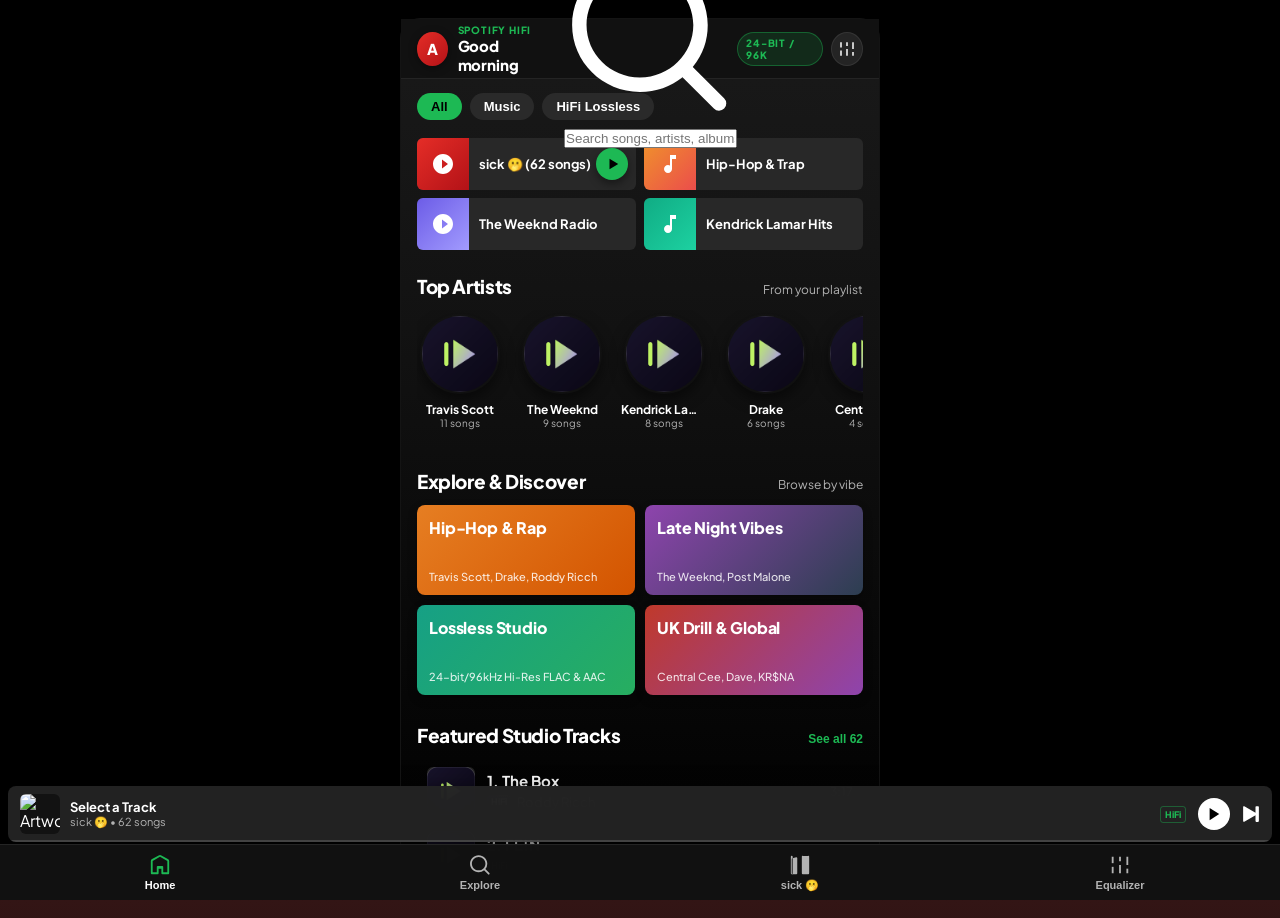
==== commit 13f6368f: "fix: bundle all 62 songs synchronously into sick_playlist.js and optimize mobile touch layout" ====
--- a/index.html
+++ b/index.html
@@ -375,6 +375,7 @@
     </div>
   </div>
 
+  <script src="sick_playlist.js"></script>
   <script src="app.js"></script>
 </body>
 </html>
--- a/styles.css
+++ b/styles.css
@@ -20,6 +20,7 @@
   padding: 0;
   box-sizing: border-box;
   -webkit-tap-highlight-color: transparent;
+  touch-action: manipulation;
 }
 
 body {
@@ -31,6 +32,7 @@
   overflow: hidden;
   user-select: none;
   -webkit-font-smoothing: antialiased;
+  overscroll-behavior: none;
 }
 
 .spotify-app {
@@ -149,7 +151,7 @@
 }
 
 .spotify-main {
-  padding: 14px 16px 140px 16px;
+  padding: 14px 16px calc(150px + var(--safe-bottom)) 16px;
   max-width: 100%;
 }
 
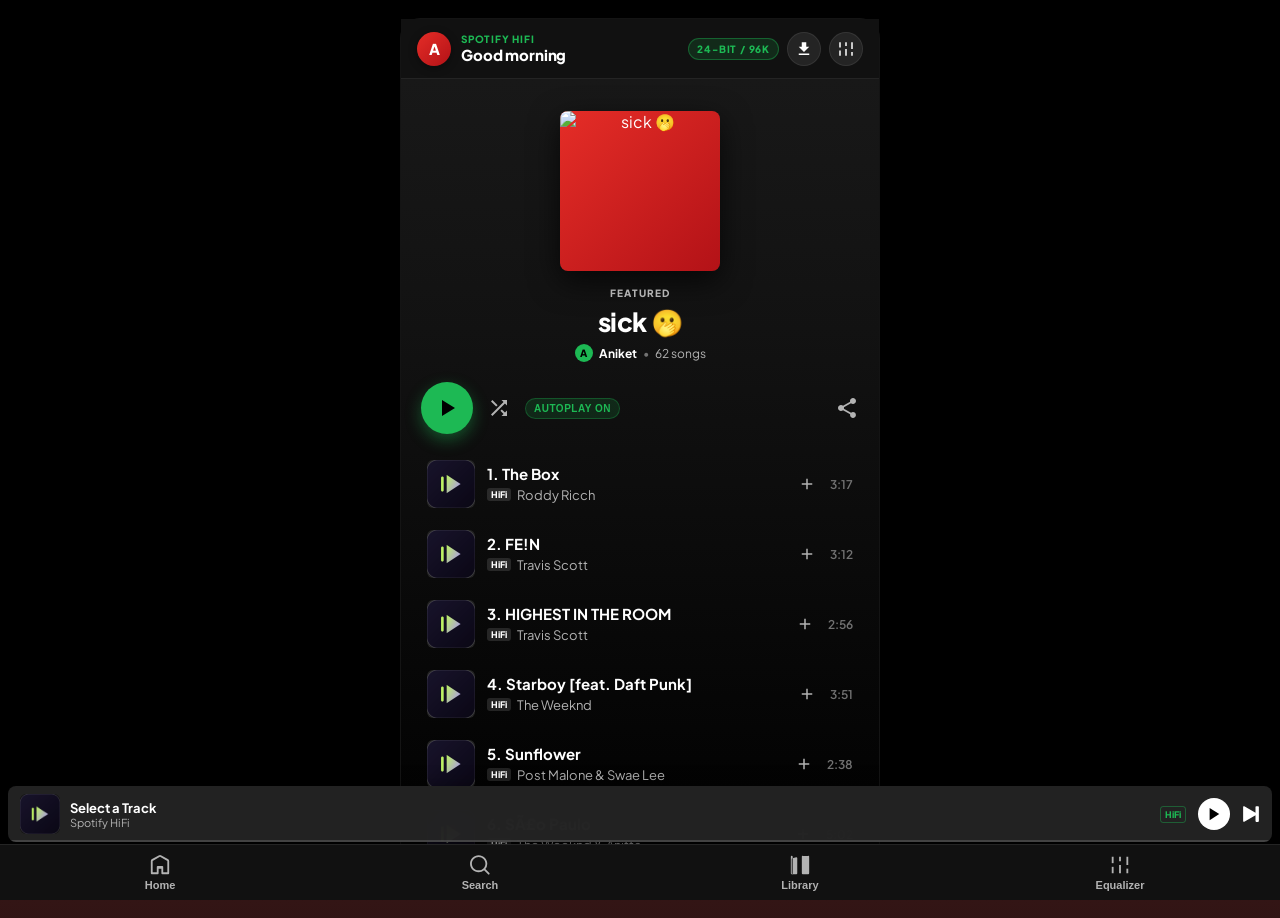
==== commit dd8915ce: "feat: multi-playlist support, Spotify/text/file playlist importer, global catalog search and share e" ====
--- a/index.html
+++ b/index.html
@@ -30,14 +30,13 @@
             <span class="greeting-main" id="greetingHeading">Welcome back</span>
           </div>
         </div>
-        <div class="search-input-wrapper desktop-only">
-          <svg viewBox="0 0 24 24" fill="currentColor"><path d="M10.533 1.279c-5.18 0-9.407 4.14-9.407 9.279s4.226 9.279 9.407 9.279c2.234 0 4.29-.77 5.907-2.058l4.353 4.353a1 1 0 1 0 1.414-1.414l-4.344-4.344a9.157 9.157 0 0 0 2.077-5.816c0-5.14-4.226-9.28-9.407-9.28zm-7.407 9.279c0-4.006 3.302-7.28 7.407-7.28s7.407 3.274 7.407 7.28-3.302 7.279-7.407 7.279-7.407-3.273-7.407-7.28z"/></svg>
-          <input type="text" id="globalSearch" placeholder="Search songs, artists, albums...">
-        </div>
       </div>
 
       <div class="topbar-right">
         <span class="badge-hifi">24-BIT / 96k</span>
+        <button class="icon-round-btn" id="btnOpenImportTop" title="Import Playlist">
+          <svg viewBox="0 0 24 24" fill="currentColor"><path d="M19 9h-4V3H9v6H5l7 7 7-7zM5 18v2h14v-2H5z"/></svg>
+        </button>
         <button class="icon-round-btn" id="btnToggleEQ" title="Equalizer">
           <svg viewBox="0 0 24 24" fill="currentColor"><line x1="4" y1="21" x2="4" y2="14" stroke="currentColor" stroke-width="2"/><line x1="4" y1="10" x2="4" y2="3" stroke="currentColor" stroke-width="2"/><line x1="12" y1="21" x2="12" y2="12" stroke="currentColor" stroke-width="2"/><line x1="12" y1="8" x2="12" y2="3" stroke="currentColor" stroke-width="2"/><line x1="20" y1="21" x2="20" y2="16" stroke="currentColor" stroke-width="2"/><line x1="20" y1="12" x2="20" y2="3" stroke="currentColor" stroke-width="2"/></svg>
         </button>
@@ -45,7 +44,6 @@
     </header>
 
     <div class="spotify-body">
-      <!-- Main Content Area with Views -->
       <main class="spotify-main" id="mainContent">
 
         <!-- VIEW 1: HOME -->
@@ -53,8 +51,9 @@
           <!-- Filter Chips -->
           <div class="filter-chips-row">
             <button class="chip-pill active" data-filter="all">All</button>
-            <button class="chip-pill" data-filter="music">Music</button>
-            <button class="chip-pill" data-filter="lossless">HiFi Lossless</button>
+            <button class="chip-pill" data-filter="featured">Featured (sick 🫢)</button>
+            <button class="chip-pill" data-filter="hiphop">Hip-Hop & Rap</button>
+            <button class="chip-pill" data-filter="latenight">Late Night</button>
           </div>
 
           <!-- Quick Shortcuts Grid -->
@@ -69,6 +68,13 @@
               </button>
             </div>
 
+            <div class="shortcut-card" id="shortcutImport">
+              <div class="shortcut-art" style="background: linear-gradient(135deg, #10ac84, #1dd1a1);">
+                <svg viewBox="0 0 24 24" fill="currentColor"><path d="M19 9h-4V3H9v6H5l7 7 7-7zM5 18v2h14v-2H5z"/></svg>
+              </div>
+              <div class="shortcut-title">Import Playlist</div>
+            </div>
+
             <div class="shortcut-card" data-genre="Hip-Hop">
               <div class="shortcut-art" style="background: linear-gradient(135deg, #f0932b, #eb4d4b);">
                 <svg viewBox="0 0 24 24" fill="currentColor"><path d="M12 3v10.55c-.59-.34-1.27-.55-2-.55-2.21 0-4 1.79-4 4s1.79 4 4 4 4-1.79 4-4V7h4V3h-6z"/></svg>
@@ -81,13 +87,6 @@
                 <svg viewBox="0 0 24 24" fill="currentColor"><path d="M12 2C6.48 2 2 6.48 2 12s4.48 10 10 10 10-4.48 10-10S17.52 2 12 2zm-1 14.5v-9l6 4.5-6 4.5z"/></svg>
               </div>
               <div class="shortcut-title">The Weeknd Radio</div>
-            </div>
-
-            <div class="shortcut-card" data-artist="Kendrick Lamar">
-              <div class="shortcut-art" style="background: linear-gradient(135deg, #10ac84, #1dd1a1);">
-                <svg viewBox="0 0 24 24" fill="currentColor"><path d="M12 3v10.55c-.59-.34-1.27-.55-2-.55-2.21 0-4 1.79-4 4s1.79 4 4 4 4-1.79 4-4V7h4V3h-6z"/></svg>
-              </div>
-              <div class="shortcut-title">Kendrick Lamar Hits</div>
             </div>
           </div>
 
@@ -95,14 +94,12 @@
           <div class="section-block">
             <div class="section-header">
               <h3>Top Artists</h3>
-              <span class="section-sub">From your playlist</span>
-            </div>
-            <div class="artists-horizontal-scroll" id="homeArtistsScroll">
-              <!-- Dynamically populated -->
-            </div>
-          </div>
-
-          <!-- Section: Explore Browse Categories (User requested Explorer) -->
+              <span class="section-sub">In rotation</span>
+            </div>
+            <div class="artists-horizontal-scroll" id="homeArtistsScroll"></div>
+          </div>
+
+          <!-- Section: Explore Browse Categories -->
           <div class="section-block">
             <div class="section-header">
               <h3>Explore & Discover</h3>
@@ -119,7 +116,7 @@
               </div>
               <div class="category-card" style="background: linear-gradient(135deg, #16a085, #27ae60);" data-genre="Lossless">
                 <span class="category-name">Lossless Studio</span>
-                <span class="category-desc">24-bit/96kHz Hi-Res FLAC & AAC</span>
+                <span class="category-desc">24-bit/96kHz Hi-Res Audio</span>
               </div>
               <div class="category-card" style="background: linear-gradient(135deg, #c0392b, #8e44ad);" data-genre="Drill">
                 <span class="category-name">UK Drill & Global</span>
@@ -128,45 +125,76 @@
             </div>
           </div>
 
-          <!-- Section: Featured Tracks from Playlist -->
+          <!-- Section: Featured Playlist Tracks -->
           <div class="section-block">
             <div class="section-header">
               <h3>Featured Studio Tracks</h3>
-              <button class="see-all-link" id="btnSeeAllTracks">See all 62</button>
-            </div>
-            <div class="featured-tracks-list" id="homeFeaturedTracks">
-              <!-- Dynamically populated top 6 tracks -->
-            </div>
+              <button class="see-all-link" id="btnSeeAllTracks">View all 62</button>
+            </div>
+            <div class="tracks-touch-list" id="homeFeaturedTracks"></div>
           </div>
         </section>
 
-        <!-- VIEW 2: EXPLORE & SEARCH -->
+        <!-- VIEW 2: GLOBAL SEARCH & EXPLORE -->
         <section class="app-view" id="viewSearch">
           <div class="search-view-header">
-            <h2>Explore & Search</h2>
+            <h2>Search Millions of Songs</h2>
             <div class="mobile-search-box">
               <svg viewBox="0 0 24 24" fill="currentColor"><path d="M10.533 1.279c-5.18 0-9.407 4.14-9.407 9.279s4.226 9.279 9.407 9.279c2.234 0 4.29-.77 5.907-2.058l4.353 4.353a1 1 0 1 0 1.414-1.414l-4.344-4.344a9.157 9.157 0 0 0 2.077-5.816c0-5.14-4.226-9.28-9.407-9.28zm-7.407 9.279c0-4.006 3.302-7.28 7.407-7.28s7.407 3.274 7.407 7.28-3.302 7.279-7.407 7.279-7.407-3.273-7.407-7.28z"/></svg>
-              <input type="text" id="mobileSearchInput" placeholder="What do you want to listen to?">
+              <input type="text" id="mobileSearchInput" placeholder="Search any song, artist, album globally...">
               <button class="clear-search-btn" id="btnClearSearch" style="display:none;">✕</button>
             </div>
           </div>
 
-          <!-- Search Results or Browse Categories -->
+          <!-- Browse Categories or Live Results -->
           <div id="searchResultsContainer">
-            <h4 class="sub-heading">Browse All Genres</h4>
-            <div class="explore-category-grid" id="searchGenreGrid">
-              <!-- Rich colored genre cards -->
-            </div>
+            <h4 class="sub-heading">Browse Genres</h4>
+            <div class="explore-category-grid" id="searchGenreGrid"></div>
           </div>
           <div id="searchDynamicResults" style="display:none;">
-            <h4 class="sub-heading" id="searchResultCount">Search Results</h4>
+            <div class="search-results-bar">
+              <h4 class="sub-heading" id="searchResultCount">Search Results</h4>
+              <span class="global-tag">GLOBAL CATALOG</span>
+            </div>
             <div class="tracks-touch-list" id="searchTracksBody"></div>
           </div>
         </section>
 
-        <!-- VIEW 3: PLAYLIST (sick 🫢) -->
+        <!-- VIEW 3: YOUR LIBRARY (Multiple Playlists & Import) -->
+        <section class="app-view" id="viewLibrary">
+          <div class="library-view-header">
+            <div class="lib-header-left">
+              <h2>Your Library</h2>
+              <span class="lib-sub" id="libPlaylistCount">Playlists</span>
+            </div>
+            <div class="lib-header-actions">
+              <button class="lib-action-pill" id="btnOpenCreateModal" title="Create Playlist">
+                <svg viewBox="0 0 24 24" fill="currentColor"><path d="M19 13h-6v6h-2v-6H5v-2h6V5h2v6h6v2z"/></svg>
+                <span>New</span>
+              </button>
+              <button class="lib-action-pill primary" id="btnOpenImportModal" title="Import Playlist">
+                <svg viewBox="0 0 24 24" fill="currentColor"><path d="M19 9h-4V3H9v6H5l7 7 7-7zM5 18v2h14v-2H5z"/></svg>
+                <span>Import</span>
+              </button>
+            </div>
+          </div>
+
+          <!-- Filter Pills -->
+          <div class="filter-chips-row">
+            <button class="chip-pill active" data-lib-filter="all">All</button>
+            <button class="chip-pill" data-lib-filter="featured">Featured</button>
+            <button class="chip-pill" data-lib-filter="custom">Custom</button>
+            <button class="chip-pill" data-lib-filter="imported">Imported</button>
+          </div>
+
+          <!-- Playlists Cards Grid -->
+          <div class="library-playlists-grid" id="libraryPlaylistsGrid">
+            <!-- Dynamically populated playlists -->
+          </div>
+        </section>
+
+        <!-- VIEW 4: ACTIVE PLAYLIST DETAIL -->
         <section class="app-view" id="viewPlaylist">
-          <!-- Dynamic Theme Hero Header -->
           <div class="playlist-hero" id="playlistHero">
             <div class="playlist-cover-wrapper">
               <div class="playlist-cover-art sick-hero-art" id="playlistCoverArt">
@@ -174,20 +202,18 @@
               </div>
             </div>
             <div class="playlist-hero-info">
-              <span class="playlist-type-pill">PLAYLIST</span>
+              <span class="playlist-type-pill" id="playlistBadgeType">PLAYLIST</span>
               <h1 class="playlist-title" id="playlistTitle">sick 🫢</h1>
               <div class="playlist-curator-row">
-                <span class="curator-avatar">A</span>
-                <span class="curator-name">Aniket</span>
+                <span class="curator-avatar" id="curatorAvatar">A</span>
+                <span class="curator-name" id="curatorName">Aniket</span>
                 <span class="dot-separator">•</span>
                 <span class="track-count-text" id="playlistTrackCount">62 songs</span>
-                <span class="dot-separator">•</span>
-                <span class="duration-text">3 hr 18 min</span>
-              </div>
-            </div>
-          </div>
-
-          <!-- Action Bar (Play, Shuffle, Autoplay, Like) -->
+              </div>
+            </div>
+          </div>
+
+          <!-- Action Bar (Play, Shuffle, Autoplay, Share/Export) -->
           <div class="playlist-action-bar">
             <div class="action-left">
               <button class="big-green-play-btn" id="heroPlayBtn" title="Play Playlist">
@@ -197,24 +223,25 @@
               <button class="circle-action-btn" id="btnShufflePlaylist" title="Shuffle">
                 <svg viewBox="0 0 24 24" fill="currentColor"><path d="M10.59 9.17L5.41 4 4 5.41l5.17 5.17 1.42-1.41zM14.5 4l2.04 2.04L4 18.59 5.41 20 17.96 7.46 20 9.5V4h-5.5zm.33 9.41l-1.41 1.41 3.13 3.13L14.5 20H20v-5.5l-2.04 2.04-3.13-3.13z"/></svg>
               </button>
-              <button class="circle-action-btn active" id="btnAutoplayToggle" title="Autoplay: Continuous Playback">
+              <button class="circle-action-btn active" id="btnAutoplayToggle" title="Autoplay">
                 <span class="autoplay-label">AUTOPLAY ON</span>
               </button>
             </div>
             <div class="action-right">
-              <button class="circle-action-btn" id="btnDownloadAll" title="Download">
-                <svg viewBox="0 0 24 24" fill="currentColor"><path d="M12 2C6.48 2 2 6.48 2 12s4.48 10 10 10 10-4.48 10-10S17.52 2 12 2zm-1 14.5v-9l6 4.5-6 4.5z"/></svg>
-              </button>
-            </div>
-          </div>
-
-          <!-- Touch-friendly Track List -->
-          <div class="tracks-touch-list" id="tracklistBody">
-            <!-- 62 tracks loaded here -->
-          </div>
+              <button class="circle-action-btn" id="btnExportPlaylist" title="Share / Export Playlist">
+                <svg viewBox="0 0 24 24" fill="currentColor"><path d="M18 16.08c-.76 0-1.44.3-1.96.77L8.91 12.7c.05-.23.09-.46.09-.7s-.04-.47-.09-.7l7.05-4.11c.54.5 1.25.81 2.04.81 1.66 0 3-1.34 3-3s-1.34-3-3-3-3 1.34-3 3c0 .24.04.47.09.7L8.04 9.81C7.5 9.31 6.79 9 6 9c-1.66 0-3 1.34-3 3s1.34 3 3 3c.79 0 1.5-.31 2.04-.81l7.12 4.16c-.05.21-.08.43-.08.65 0 1.61 1.31 2.92 2.92 2.92s2.92-1.31 2.92-2.92c0-1.61-1.31-2.92-2.92-2.92z"/></svg>
+              </button>
+              <button class="circle-action-btn" id="btnDeleteCustomPlaylist" title="Delete Playlist" style="display:none;">
+                <svg viewBox="0 0 24 24" fill="currentColor"><path d="M6 19c0 1.1.9 2 2 2h8c1.1 0 2-.9 2-2V7H6v12zM19 4h-3.5l-1-1h-5l-1 1H5v2h14V4z"/></svg>
+              </button>
+            </div>
+          </div>
+
+          <!-- Tracklist -->
+          <div class="tracks-touch-list" id="tracklistBody"></div>
         </section>
 
-        <!-- VIEW 4: EQUALIZER & VISUALIZER -->
+        <!-- VIEW 5: EQUALIZER & VISUALIZER -->
         <section class="app-view" id="viewEQ">
           <div class="eq-view-header">
             <h2>HiFi Studio DSP</h2>
@@ -234,9 +261,7 @@
               <h4>10-Band Graphic Equalizer</h4>
               <button class="reset-eq-btn" id="btnResetEQ">Reset</button>
             </div>
-            <div class="eq-sliders-row" id="eqSlidersContainer">
-              <!-- 10 sliders dynamically generated -->
-            </div>
+            <div class="eq-sliders-row" id="eqSlidersContainer"></div>
           </div>
 
           <div class="eq-presets-card">
@@ -254,15 +279,15 @@
       </main>
     </div>
 
-    <!-- Floating Mini-Player (Pinned above bottom nav) -->
+    <!-- Floating Mini-Player -->
     <div class="spotify-player-bar" id="playerBar">
       <div class="mini-player-content" id="miniPlayerClickZone">
         <div class="mini-thumb-wrap">
-          <img id="playerThumb" src="https://picsum.photos/seed/thumb/100/100" class="mini-thumb-img" alt="Artwork">
+          <img id="playerThumb" src="icon-192.png" class="mini-thumb-img" alt="Artwork" onerror="this.src='icon-192.png'">
         </div>
         <div class="mini-track-meta">
           <div class="mini-track-title" id="currentTitle">Select a Track</div>
-          <div class="mini-track-artist" id="currentArtist">sick 🫢 • 62 songs</div>
+          <div class="mini-track-artist" id="currentArtist">Spotify HiFi</div>
         </div>
       </div>
 
@@ -277,7 +302,7 @@
         </button>
       </div>
 
-      <!-- Linear Progress Bar on Bottom Border -->
+      <!-- Linear Progress Bar -->
       <div class="mini-progress-track">
         <div class="mini-progress-fill" id="playbackBarFg" style="width: 0%;"></div>
       </div>
@@ -291,11 +316,11 @@
       </button>
       <button class="mobile-nav-btn" id="mNavSearch" data-target="viewSearch">
         <svg viewBox="0 0 24 24" fill="currentColor"><path d="M10.533 1.279c-5.18 0-9.407 4.14-9.407 9.279s4.226 9.279 9.407 9.279c2.234 0 4.29-.77 5.907-2.058l4.353 4.353a1 1 0 1 0 1.414-1.414l-4.344-4.344a9.157 9.157 0 0 0 2.077-5.816c0-5.14-4.226-9.28-9.407-9.28zm-7.407 9.279c0-4.006 3.302-7.28 7.407-7.28s7.407 3.274 7.407 7.28-3.302 7.279-7.407 7.279-7.407-3.273-7.407-7.28z"/></svg>
-        <span>Explore</span>
+        <span>Search</span>
       </button>
-      <button class="mobile-nav-btn" id="mNavPlaylist" data-target="viewPlaylist">
+      <button class="mobile-nav-btn" id="mNavLibrary" data-target="viewLibrary">
         <svg viewBox="0 0 24 24" fill="currentColor"><path d="M3 22a1 1 0 0 1-1-1V3a1 1 0 0 1 2 0v18a1 1 0 0 1-1 1zM15.5 2.134A1 1 0 0 0 14 3v18a1 1 0 0 0 1 1h6a1 1 0 0 0 1-1V3a1 1 0 0 0-1.5-.866L15.5 2.134zM9 4.24a1 1 0 0 0-1.225-.733l-4 1.072A1 1 0 0 0 3 5.551V21a1 1 0 0 0 1 1h4a1 1 0 0 0 1-1V4.24z"/></svg>
-        <span>sick 🫢</span>
+        <span>Library</span>
       </button>
       <button class="mobile-nav-btn" id="mNavEQ" data-target="viewEQ">
         <svg viewBox="0 0 24 24" fill="currentColor"><line x1="4" y1="21" x2="4" y2="14" stroke="currentColor" stroke-width="2"/><line x1="4" y1="10" x2="4" y2="3" stroke="currentColor" stroke-width="2"/><line x1="12" y1="21" x2="12" y2="12" stroke="currentColor" stroke-width="2"/><line x1="12" y1="8" x2="12" y2="3" stroke="currentColor" stroke-width="2"/><line x1="20" y1="21" x2="20" y2="16" stroke="currentColor" stroke-width="2"/><line x1="20" y1="12" x2="20" y2="3" stroke="currentColor" stroke-width="2"/></svg>
@@ -314,15 +339,15 @@
         </button>
         <div class="modal-header-title">
           <span class="sub-label">PLAYING FROM PLAYLIST</span>
-          <span class="main-label">sick 🫢</span>
-        </div>
-        <button class="modal-more-btn">
-          <svg viewBox="0 0 24 24" fill="currentColor"><circle cx="12" cy="5" r="2"/><circle cx="12" cy="12" r="2"/><circle cx="12" cy="19" r="2"/></svg>
+          <span class="main-label" id="modalPlayingPlaylistName">sick 🫢</span>
+        </div>
+        <button class="modal-more-btn" id="btnModalAddCurrentToPlaylist">
+          <svg viewBox="0 0 24 24" fill="currentColor"><path d="M19 13h-6v6h-2v-6H5v-2h6V5h2v6h6v2z"/></svg>
         </button>
       </div>
 
       <div class="modal-cover-wrapper">
-        <img id="modalCoverImg" src="https://picsum.photos/seed/large/600/600" class="modal-cover-art" alt="Album Cover">
+        <img id="modalCoverImg" src="icon-512.png" class="modal-cover-art" alt="Album Cover" onerror="this.src='icon-512.png'">
       </div>
 
       <div class="modal-track-info">
@@ -341,7 +366,7 @@
         </div>
         <div class="modal-time-row">
           <span id="modalCurrentTime">0:00</span>
-          <span class="modal-spec-tag" id="modalSpecBadge">24-BIT / 96k FLAC</span>
+          <span class="modal-spec-tag">24-BIT / 96k FLAC</span>
           <span id="modalTotalTime">0:00</span>
         </div>
       </div>
@@ -360,7 +385,7 @@
         <button class="modal-ctrl-btn" id="btnModalNext" title="Next Track">
           <svg viewBox="0 0 24 24" fill="currentColor"><path d="M6 18l8.5-6L6 6v12zM16 6v12h2V6h-2z"/></svg>
         </button>
-        <button class="modal-ctrl-btn active" id="btnModalAutoplay" title="Autoplay: Continuous Playback">
+        <button class="modal-ctrl-btn active" id="btnModalAutoplay" title="Autoplay">
           <svg viewBox="0 0 24 24" fill="currentColor"><path d="M12 4V1L8 5l4 4V6c3.31 0 6 2.69 6 6 0 1.01-.25 1.97-.7 2.8l1.46 1.46C19.54 15.03 20 13.57 20 12c0-4.42-3.58-8-8-8zm0 14c-3.31 0-6-2.69-6-6 0-1.01.25-1.97.7-2.8L5.24 7.74C4.46 8.97 4 10.43 4 12c0 4.42 3.58 8 8 8v3l4-4-4-4v3z"/></svg>
         </button>
       </div>
@@ -373,9 +398,87 @@
         <span class="autoplay-indicator-tag" id="autoplayStatusTag">AUTOPLAY ENABLED</span>
       </div>
     </div>
+
+    <!-- MODAL 1: IMPORT PLAYLIST FROM OTHER APPS -->
+    <div class="app-popup-modal" id="importModal">
+      <div class="popup-modal-content">
+        <div class="popup-modal-header">
+          <h3>📥 Import Playlist</h3>
+          <button class="popup-close-btn" id="btnCloseImportModal">✕</button>
+        </div>
+
+        <div class="import-tabs-row">
+          <button class="import-tab-btn active" data-tab="tabSpotify">Spotify Link</button>
+          <button class="import-tab-btn" data-tab="tabText">Song List</button>
+          <button class="import-tab-btn" data-tab="tabFile">File Upload</button>
+        </div>
+
+        <!-- Tab 1: Spotify Link -->
+        <div class="import-tab-pane active" id="tabSpotify">
+          <label class="import-input-label">Paste Spotify Playlist URL:</label>
+          <input type="text" id="importSpotifyUrl" class="import-text-input" placeholder="https://open.spotify.com/playlist/...">
+          <p class="import-hint">Supports public Spotify playlists and album links.</p>
+          <button class="import-action-btn" id="btnDoImportSpotify">
+            <span class="btn-text">Import from Spotify</span>
+          </button>
+        </div>
+
+        <!-- Tab 2: Plain Text Tracklist -->
+        <div class="import-tab-pane" id="tabText">
+          <label class="import-input-label">Playlist Name:</label>
+          <input type="text" id="importTextPlaylistName" class="import-text-input" placeholder="e.g. My Gym Bangers" value="My Imported Playlist">
+          <label class="import-input-label" style="margin-top: 10px;">Paste Song Titles (one per line):</label>
+          <textarea id="importTextSongs" class="import-textarea" rows="6" placeholder="Travis Scott - SICKO MODE&#10;Drake - God's Plan&#10;The Weeknd - Blinding Lights&#10;Kendrick Lamar - Not Like Us"></textarea>
+          <button class="import-action-btn" id="btnDoImportText">Import Songs</button>
+        </div>
+
+        <!-- Tab 3: File Upload (.json / .m3u) -->
+        <div class="import-tab-pane" id="tabFile">
+          <label class="import-input-label">Select .JSON or .M3U Playlist File:</label>
+          <div class="file-dropzone" id="fileDropzone">
+            <svg viewBox="0 0 24 24" fill="currentColor"><path d="M19.35 10.04C18.67 6.59 15.64 4 12 4 9.11 4 6.6 5.64 5.35 8.04 2.34 8.36 0 10.91 0 14c0 3.31 2.69 6 6 6h13c2.76 0 5-2.24 5-5 0-2.64-2.05-4.78-4.65-4.96zM14 13v4h-4v-4H7l5-5 5 5h-3z"/></svg>
+            <span>Tap to choose file (.json / .m3u)</span>
+            <input type="file" id="importFileInput" accept=".json,.m3u,.txt" style="display:none;">
+          </div>
+        </div>
+
+        <div id="importLoadingStatus" class="import-loading-box" style="display:none;">
+          <div class="spinner"></div>
+          <span id="importStatusText">Fetching tracks...</span>
+        </div>
+      </div>
+    </div>
+
+    <!-- MODAL 2: CREATE NEW PLAYLIST -->
+    <div class="app-popup-modal" id="createPlaylistModal">
+      <div class="popup-modal-content">
+        <div class="popup-modal-header">
+          <h3>Create New Playlist</h3>
+          <button class="popup-close-btn" id="btnCloseCreateModal">✕</button>
+        </div>
+        <label class="import-input-label">Playlist Name:</label>
+        <input type="text" id="newPlaylistTitleInput" class="import-text-input" placeholder="Give your playlist a name">
+        <label class="import-input-label" style="margin-top: 10px;">Description (optional):</label>
+        <input type="text" id="newPlaylistDescInput" class="import-text-input" placeholder="Add an optional description">
+        <button class="import-action-btn" id="btnConfirmCreatePlaylist">Create Playlist</button>
+      </div>
+    </div>
+
+    <!-- MODAL 3: ADD TRACK TO PLAYLIST BOTTOM SHEET -->
+    <div class="app-popup-modal" id="addToPlaylistModal">
+      <div class="popup-modal-content">
+        <div class="popup-modal-header">
+          <h3>Add to Playlist</h3>
+          <button class="popup-close-btn" id="btnCloseAddTrackModal">✕</button>
+        </div>
+        <p class="import-hint" id="addTrackTargetName">Select which playlist to add this song to:</p>
+        <div class="playlist-select-list" id="playlistsSelectList"></div>
+      </div>
+    </div>
+
   </div>
 
   <script src="sick_playlist.js"></script>
   <script src="app.js"></script>
 </body>
-</html>+</html>
--- a/styles.css
+++ b/styles.css
@@ -1293,3 +1293,420 @@
     border: 1px solid var(--border-subdued);
   }
 }
+
+/* LIBRARY VIEW STYLES */
+.library-view-header {
+  display: flex;
+  justify-content: space-between;
+  align-items: center;
+  margin-bottom: 16px;
+}
+
+.lib-header-left h2 {
+  font-size: 22px;
+  font-weight: 900;
+  letter-spacing: -0.02em;
+}
+
+.lib-sub {
+  font-size: 12px;
+  color: var(--text-subdued);
+}
+
+.lib-header-actions {
+  display: flex;
+  gap: 8px;
+}
+
+.lib-action-pill {
+  display: flex;
+  align-items: center;
+  gap: 6px;
+  background: #242424;
+  border: 1px solid var(--border-subdued);
+  color: var(--text-white);
+  padding: 6px 14px;
+  border-radius: 500px;
+  font-size: 13px;
+  font-weight: 700;
+  cursor: pointer;
+  transition: background 0.15s ease;
+}
+
+.lib-action-pill:active {
+  transform: scale(0.95);
+}
+
+.lib-action-pill.primary {
+  background: var(--spotify-green);
+  color: #000000;
+  border-color: var(--spotify-green);
+}
+
+.lib-action-pill svg {
+  width: 16px;
+  height: 16px;
+}
+
+.library-playlists-grid {
+  display: flex;
+  flex-direction: column;
+  gap: 8px;
+  margin-top: 10px;
+}
+
+.library-playlist-card {
+  display: flex;
+  align-items: center;
+  padding: 10px 12px;
+  border-radius: 8px;
+  background: #181818;
+  gap: 14px;
+  cursor: pointer;
+  transition: background 0.15s ease;
+}
+
+.library-playlist-card:active {
+  background: #282828;
+}
+
+.lib-card-art {
+  width: 56px;
+  height: 56px;
+  border-radius: 6px;
+  overflow: hidden;
+  flex-shrink: 0;
+  display: flex;
+  align-items: center;
+  justify-content: center;
+  background: #242424;
+  color: #ffffff;
+}
+
+.lib-card-art img {
+  width: 100%;
+  height: 100%;
+  object-fit: cover;
+}
+
+.lib-card-art svg {
+  width: 28px;
+  height: 28px;
+}
+
+.lib-card-info {
+  flex: 1;
+  min-width: 0;
+  display: flex;
+  flex-direction: column;
+  justify-content: center;
+}
+
+.lib-card-title {
+  font-size: 15px;
+  font-weight: 700;
+  color: var(--text-white);
+  white-space: nowrap;
+  overflow: hidden;
+  text-overflow: ellipsis;
+}
+
+.lib-card-sub {
+  font-size: 12px;
+  color: var(--text-subdued);
+  margin-top: 4px;
+  display: flex;
+  align-items: center;
+  gap: 6px;
+}
+
+.lib-tag-pill {
+  font-size: 9px;
+  font-weight: 800;
+  background: rgba(29, 185, 84, 0.2);
+  color: var(--spotify-green);
+  padding: 2px 6px;
+  border-radius: 3px;
+  text-transform: uppercase;
+}
+
+/* TRACK ADD BUTTON */
+.track-add-btn {
+  background: none;
+  border: none;
+  color: var(--text-subdued);
+  cursor: pointer;
+  padding: 6px;
+  display: flex;
+  align-items: center;
+  justify-content: center;
+  border-radius: 50%;
+  transition: color 0.15s ease;
+}
+
+.track-add-btn:active {
+  color: var(--spotify-green);
+}
+
+.track-add-btn svg {
+  width: 18px;
+  height: 18px;
+}
+
+/* POPUP MODALS */
+.app-popup-modal {
+  position: fixed;
+  inset: 0;
+  background: rgba(0, 0, 0, 0.75);
+  backdrop-filter: blur(14px);
+  z-index: 300;
+  display: flex;
+  align-items: center;
+  justify-content: center;
+  padding: 16px;
+  opacity: 0;
+  pointer-events: none;
+  transition: opacity 0.2s ease;
+}
+
+.app-popup-modal.open {
+  opacity: 1;
+  pointer-events: auto;
+}
+
+.popup-modal-content {
+  background: #242424;
+  border-radius: 14px;
+  width: 100%;
+  max-width: 440px;
+  padding: 20px;
+  box-shadow: 0 16px 40px rgba(0, 0, 0, 0.8);
+  border: 1px solid var(--border-subdued);
+  max-height: 85vh;
+  overflow-y: auto;
+}
+
+.popup-modal-header {
+  display: flex;
+  justify-content: space-between;
+  align-items: center;
+  margin-bottom: 16px;
+}
+
+.popup-modal-header h3 {
+  font-size: 18px;
+  font-weight: 800;
+}
+
+.popup-close-btn {
+  background: #333333;
+  border: none;
+  color: var(--text-white);
+  width: 28px;
+  height: 28px;
+  border-radius: 50%;
+  cursor: pointer;
+  font-weight: bold;
+}
+
+.import-tabs-row {
+  display: flex;
+  gap: 6px;
+  background: #181818;
+  padding: 4px;
+  border-radius: 8px;
+  margin-bottom: 16px;
+}
+
+.import-tab-btn {
+  flex: 1;
+  padding: 8px;
+  background: none;
+  border: none;
+  color: var(--text-subdued);
+  font-size: 12px;
+  font-weight: 700;
+  border-radius: 6px;
+  cursor: pointer;
+}
+
+.import-tab-btn.active {
+  background: #333333;
+  color: var(--text-white);
+}
+
+.import-tab-pane {
+  display: none;
+}
+
+.import-tab-pane.active {
+  display: block;
+}
+
+.import-input-label {
+  display: block;
+  font-size: 12px;
+  font-weight: 700;
+  color: var(--text-subdued);
+  margin-bottom: 6px;
+}
+
+.import-text-input {
+  width: 100%;
+  background: #181818;
+  border: 1px solid var(--border-subdued);
+  border-radius: 8px;
+  padding: 12px 14px;
+  font-size: 14px;
+  color: #ffffff;
+  outline: none;
+}
+
+.import-text-input:focus {
+  border-color: var(--spotify-green);
+}
+
+.import-textarea {
+  width: 100%;
+  background: #181818;
+  border: 1px solid var(--border-subdued);
+  border-radius: 8px;
+  padding: 12px;
+  font-size: 13px;
+  color: #ffffff;
+  font-family: inherit;
+  resize: vertical;
+  outline: none;
+}
+
+.import-textarea:focus {
+  border-color: var(--spotify-green);
+}
+
+.import-hint {
+  font-size: 11px;
+  color: var(--text-subdued);
+  margin-top: 6px;
+  line-height: 1.4;
+}
+
+.import-action-btn {
+  width: 100%;
+  margin-top: 16px;
+  padding: 12px;
+  background: var(--spotify-green);
+  border: none;
+  border-radius: 500px;
+  font-size: 14px;
+  font-weight: 800;
+  color: #000000;
+  cursor: pointer;
+  transition: transform 0.1s ease;
+}
+
+.import-action-btn:active {
+  transform: scale(0.97);
+}
+
+.file-dropzone {
+  border: 2px dashed rgba(255, 255, 255, 0.2);
+  border-radius: 10px;
+  padding: 30px 16px;
+  display: flex;
+  flex-direction: column;
+  align-items: center;
+  justify-content: center;
+  gap: 10px;
+  cursor: pointer;
+  background: #181818;
+}
+
+.file-dropzone:active {
+  background: #202020;
+}
+
+.file-dropzone svg {
+  width: 36px;
+  height: 36px;
+  color: var(--spotify-green);
+}
+
+.file-dropzone span {
+  font-size: 13px;
+  font-weight: 600;
+  color: var(--text-subdued);
+}
+
+.import-loading-box {
+  margin-top: 14px;
+  padding: 12px;
+  background: #181818;
+  border-radius: 8px;
+  display: flex;
+  align-items: center;
+  gap: 12px;
+}
+
+.spinner {
+  width: 20px;
+  height: 20px;
+  border: 3px solid rgba(255, 255, 255, 0.2);
+  border-top-color: var(--spotify-green);
+  border-radius: 50%;
+  animation: spin 0.8s linear infinite;
+}
+
+@keyframes spin {
+  to { transform: rotate(360deg); }
+}
+
+.playlist-select-list {
+  display: flex;
+  flex-direction: column;
+  gap: 8px;
+  margin-top: 12px;
+  max-height: 260px;
+  overflow-y: auto;
+}
+
+.playlist-select-item {
+  display: flex;
+  align-items: center;
+  padding: 10px 12px;
+  border-radius: 8px;
+  background: #181818;
+  cursor: pointer;
+  justify-content: space-between;
+}
+
+.playlist-select-item:active {
+  background: #282828;
+}
+
+.playlist-select-name {
+  font-size: 14px;
+  font-weight: 700;
+  color: #ffffff;
+}
+
+.playlist-select-count {
+  font-size: 12px;
+  color: var(--text-subdued);
+}
+
+.search-results-bar {
+  display: flex;
+  justify-content: space-between;
+  align-items: center;
+  margin-bottom: 12px;
+}
+
+.global-tag {
+  font-size: 10px;
+  font-weight: 800;
+  color: var(--spotify-green);
+  letter-spacing: 0.05em;
+  background: rgba(29, 185, 84, 0.15);
+  padding: 3px 8px;
+  border-radius: 500px;
+}
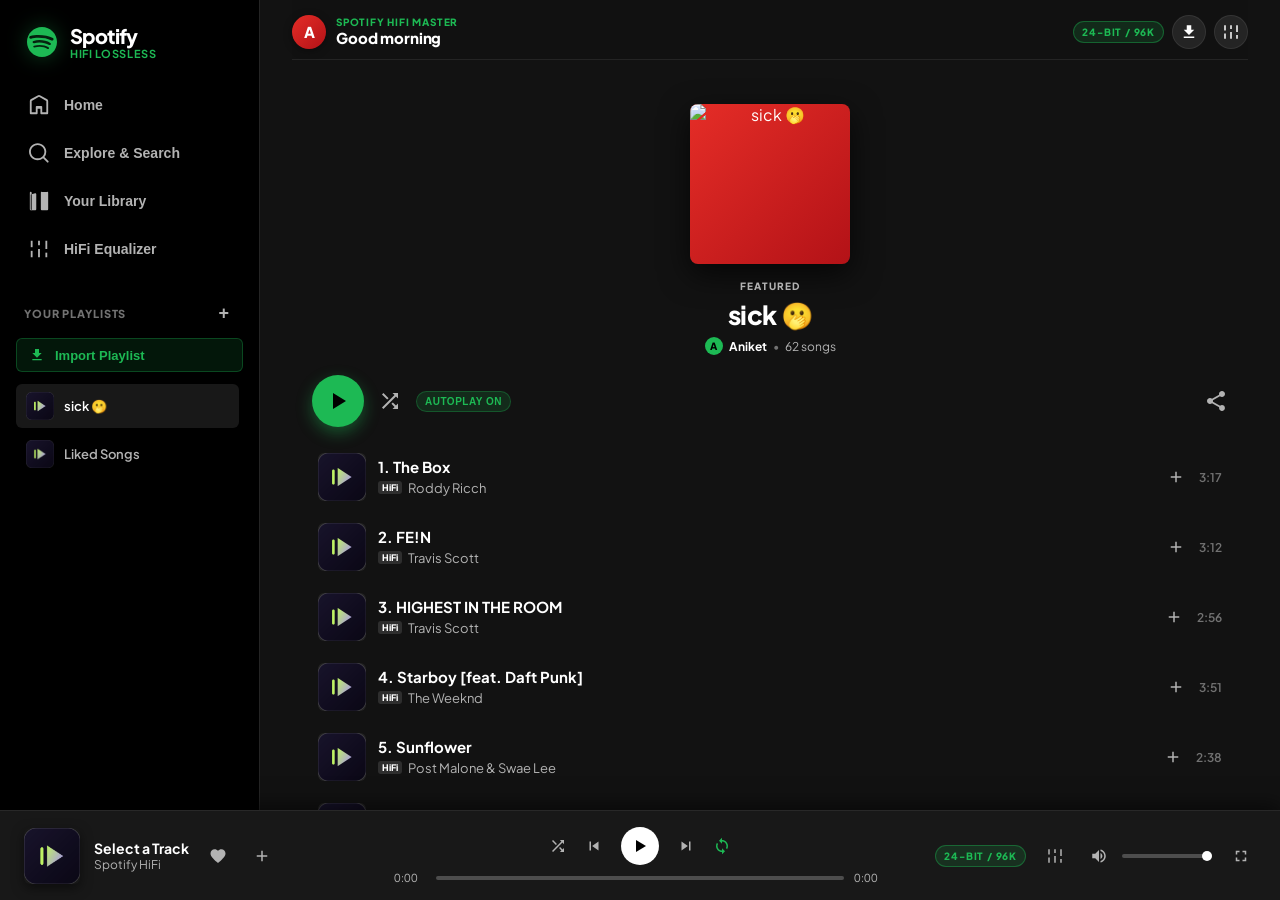
==== commit 7aa8daed: "feat: eliminate 30s limit via YouTube HiFi audio, redesign mobile/PC UI, add explorer feed & real ar" ====
--- a/index.html
+++ b/index.html
@@ -14,36 +14,88 @@
       });
     }
   </script>
+  <!-- YouTube IFrame API for Full-Length Studio Audio (No 30s Snippet Glitch) -->
+  <script src="https://www.youtube.com/iframe_api"></script>
   <link rel="preconnect" href="https://fonts.googleapis.com">
   <link rel="preconnect" href="https://fonts.gstatic.com" crossorigin>
   <link href="https://fonts.googleapis.com/css2?family=Plus+Jakarta+Sans:wght@400;500;600;700;800;900&display=swap" rel="stylesheet">
 </head>
 <body>
+  <!-- Hidden YouTube Player Container for HiFi Full-Length Audio Engine -->
+  <div id="ytPlayerContainer" style="position:fixed;bottom:-9999px;left:-9999px;width:120px;height:120px;opacity:0.001;pointer-events:none;z-index:-9999;overflow:hidden;">
+    <div id="ytPlayerTarget"></div>
+  </div>
+
   <div class="spotify-app">
-    <!-- Topbar (Mobile Header) -->
-    <header class="spotify-topbar">
-      <div class="topbar-left">
-        <div class="mobile-greeting" id="mobileGreeting">
-          <div class="user-avatar-circle">A</div>
-          <div class="greeting-text">
-            <span class="greeting-sub">Spotify HiFi</span>
-            <span class="greeting-main" id="greetingHeading">Welcome back</span>
-          </div>
-        </div>
-      </div>
-
-      <div class="topbar-right">
-        <span class="badge-hifi">24-BIT / 96k</span>
-        <button class="icon-round-btn" id="btnOpenImportTop" title="Import Playlist">
-          <svg viewBox="0 0 24 24" fill="currentColor"><path d="M19 9h-4V3H9v6H5l7 7 7-7zM5 18v2h14v-2H5z"/></svg>
-        </button>
-        <button class="icon-round-btn" id="btnToggleEQ" title="Equalizer">
+    <!-- DESKTOP SIDEBAR (Visible on Desktop / PC >= 850px) -->
+    <aside class="desktop-sidebar">
+      <div class="desktop-logo-row">
+        <svg viewBox="0 0 24 24" class="desktop-spotify-icon" fill="#1db954"><path d="M12 2C6.477 2 2 6.477 2 12s4.477 10 10 10 10-4.477 10-10S17.523 2 12 2zm4.586 14.424c-.18.295-.563.387-.857.207-2.35-1.435-5.308-1.76-8.792-.963-.335.077-.67-.133-.746-.468-.077-.334.132-.67.467-.746 3.809-.871 7.077-.496 9.721 1.113.294.18.386.563.207.857zm1.224-2.72c-.226.367-.707.482-1.074.256-2.69-1.653-6.79-2.131-9.97-1.165-.413.125-.85-.107-.975-.521-.125-.414.108-.85.522-.975 3.633-1.103 8.147-.568 11.241 1.33.367.227.482.708.256 1.075zm.105-2.835C14.692 8.95 8.085 8.733 4.71 9.757c-.495.15-.99-.12-1.14-.615-.15-.494.12-.99.615-1.14 3.94-1.196 11.233-.943 15.034 1.314.444.264.589.84.325 1.284-.264.444-.84.59-1.284.325z"/></svg>
+        <div class="desktop-logo-text">
+          <span class="desktop-app-title">Spotify</span>
+          <span class="desktop-app-sub">HiFi Lossless</span>
+        </div>
+      </div>
+
+      <nav class="desktop-nav-menu">
+        <button class="desktop-nav-item active" data-target="viewHome" id="dtNavHome">
+          <svg viewBox="0 0 24 24" fill="currentColor"><path d="M12.5 3.247a1 1 0 0 0-1 0L4 7.577V20h4.5v-6a1 1 0 0 1 1-1h5a1 1 0 0 1 1 1v6H20V7.577l-7.5-4.33zm-2-1.732a3 3 0 0 1 3 0l7.5 4.33A2 2 0 0 1 22 7.577V21a1 1 0 0 1-1 1h-6.5a1 1 0 0 1-1-1v-5h-3v5a1 1 0 0 1-1 1H3a1 1 0 0 1-1-1V7.577a2 2 0 0 1 .9-1.732l7.6-4.33z"/></svg>
+          <span>Home</span>
+        </button>
+        <button class="desktop-nav-item" data-target="viewSearch" id="dtNavSearch">
+          <svg viewBox="0 0 24 24" fill="currentColor"><path d="M10.533 1.279c-5.18 0-9.407 4.14-9.407 9.279s4.226 9.279 9.407 9.279c2.234 0 4.29-.77 5.907-2.058l4.353 4.353a1 1 0 1 0 1.414-1.414l-4.344-4.344a9.157 9.157 0 0 0 2.077-5.816c0-5.14-4.226-9.28-9.407-9.28zm-7.407 9.279c0-4.006 3.302-7.28 7.407-7.28s7.407 3.274 7.407 7.28-3.302 7.279-7.407 7.279-7.407-3.273-7.407-7.28z"/></svg>
+          <span>Explore & Search</span>
+        </button>
+        <button class="desktop-nav-item" data-target="viewLibrary" id="dtNavLibrary">
+          <svg viewBox="0 0 24 24" fill="currentColor"><path d="M3 22a1 1 0 0 1-1-1V3a1 1 0 0 1 2 0v18a1 1 0 0 1-1 1zM15.5 2.134A1 1 0 0 0 14 3v18a1 1 0 0 0 1 1h6a1 1 0 0 0 1-1V3a1 1 0 0 0-1.5-.866L15.5 2.134zM9 4.24a1 1 0 0 0-1.225-.733l-4 1.072A1 1 0 0 0 3 5.551V21a1 1 0 0 0 1 1h4a1 1 0 0 0 1-1V4.24z"/></svg>
+          <span>Your Library</span>
+        </button>
+        <button class="desktop-nav-item" data-target="viewEQ" id="dtNavEQ">
           <svg viewBox="0 0 24 24" fill="currentColor"><line x1="4" y1="21" x2="4" y2="14" stroke="currentColor" stroke-width="2"/><line x1="4" y1="10" x2="4" y2="3" stroke="currentColor" stroke-width="2"/><line x1="12" y1="21" x2="12" y2="12" stroke="currentColor" stroke-width="2"/><line x1="12" y1="8" x2="12" y2="3" stroke="currentColor" stroke-width="2"/><line x1="20" y1="21" x2="20" y2="16" stroke="currentColor" stroke-width="2"/><line x1="20" y1="12" x2="20" y2="3" stroke="currentColor" stroke-width="2"/></svg>
-        </button>
-      </div>
-    </header>
-
+          <span>HiFi Equalizer</span>
+        </button>
+      </nav>
+
+      <div class="desktop-sidebar-section">
+        <div class="desktop-section-title-row">
+          <span>YOUR PLAYLISTS</span>
+          <button class="desktop-mini-add-btn" id="desktopBtnCreatePl" title="Create Playlist">+</button>
+        </div>
+        <div class="desktop-sidebar-actions">
+          <button class="desktop-action-btn" id="desktopBtnImport">
+            <svg viewBox="0 0 24 24" fill="currentColor"><path d="M19 9h-4V3H9v6H5l7 7 7-7zM5 18v2h14v-2H5z"/></svg>
+            <span>Import Playlist</span>
+          </button>
+        </div>
+        <div class="desktop-playlists-list" id="desktopPlaylistsList"></div>
+      </div>
+    </aside>
+
+    <!-- MAIN BODY CONTAINER -->
     <div class="spotify-body">
+      <!-- Topbar (Mobile Header / Desktop Topbar) -->
+      <header class="spotify-topbar">
+        <div class="topbar-left">
+          <div class="mobile-greeting" id="mobileGreeting">
+            <div class="user-avatar-circle">A</div>
+            <div class="greeting-text">
+              <span class="greeting-sub">Spotify HiFi Master</span>
+              <span class="greeting-main" id="greetingHeading">Welcome back</span>
+            </div>
+          </div>
+        </div>
+
+        <div class="topbar-right">
+          <span class="badge-hifi">24-BIT / 96k</span>
+          <button class="icon-round-btn" id="btnOpenImportTop" title="Import Playlist">
+            <svg viewBox="0 0 24 24" fill="currentColor"><path d="M19 9h-4V3H9v6H5l7 7 7-7zM5 18v2h14v-2H5z"/></svg>
+          </button>
+          <button class="icon-round-btn" id="btnToggleEQ" title="Equalizer">
+            <svg viewBox="0 0 24 24" fill="currentColor"><line x1="4" y1="21" x2="4" y2="14" stroke="currentColor" stroke-width="2"/><line x1="4" y1="10" x2="4" y2="3" stroke="currentColor" stroke-width="2"/><line x1="12" y1="21" x2="12" y2="12" stroke="currentColor" stroke-width="2"/><line x1="12" y1="8" x2="12" y2="3" stroke="currentColor" stroke-width="2"/><line x1="20" y1="21" x2="20" y2="16" stroke="currentColor" stroke-width="2"/><line x1="20" y1="12" x2="20" y2="3" stroke="currentColor" stroke-width="2"/></svg>
+          </button>
+        </div>
+      </header>
+
       <main class="spotify-main" id="mainContent">
 
         <!-- VIEW 1: HOME -->
@@ -90,11 +142,11 @@
             </div>
           </div>
 
-          <!-- Section: Top Artists Carousel -->
+          <!-- Section: Top Artists Carousel with Real Photos -->
           <div class="section-block">
             <div class="section-header">
               <h3>Top Artists</h3>
-              <span class="section-sub">In rotation</span>
+              <span class="section-sub">In your heavy rotation</span>
             </div>
             <div class="artists-horizontal-scroll" id="homeArtistsScroll"></div>
           </div>
@@ -105,7 +157,7 @@
               <h3>Explore & Discover</h3>
               <span class="section-sub">Browse by vibe</span>
             </div>
-            <div class="explore-category-grid">
+            <div class="explore-category-grid" id="homeExploreGrid">
               <div class="category-card" style="background: linear-gradient(135deg, #e67e22, #d35400);" data-genre="Hip-Hop">
                 <span class="category-name">Hip-Hop & Rap</span>
                 <span class="category-desc">Travis Scott, Drake, Roddy Ricch</span>
@@ -116,7 +168,7 @@
               </div>
               <div class="category-card" style="background: linear-gradient(135deg, #16a085, #27ae60);" data-genre="Lossless">
                 <span class="category-name">Lossless Studio</span>
-                <span class="category-desc">24-bit/96kHz Hi-Res Audio</span>
+                <span class="category-desc">24-bit/96kHz Hi-Res FLAC Master</span>
               </div>
               <div class="category-card" style="background: linear-gradient(135deg, #c0392b, #8e44ad);" data-genre="Drill">
                 <span class="category-name">UK Drill & Global</span>
@@ -135,26 +187,74 @@
           </div>
         </section>
 
-        <!-- VIEW 2: GLOBAL SEARCH & EXPLORE -->
+        <!-- VIEW 2: EXPLORE & GLOBAL SEARCH -->
         <section class="app-view" id="viewSearch">
           <div class="search-view-header">
-            <h2>Search Millions of Songs</h2>
+            <div class="search-header-title-row">
+              <h2>Explore & Discover</h2>
+              <span class="sub-lead">Browse full studio catalog or search millions of tracks</span>
+            </div>
             <div class="mobile-search-box">
               <svg viewBox="0 0 24 24" fill="currentColor"><path d="M10.533 1.279c-5.18 0-9.407 4.14-9.407 9.279s4.226 9.279 9.407 9.279c2.234 0 4.29-.77 5.907-2.058l4.353 4.353a1 1 0 1 0 1.414-1.414l-4.344-4.344a9.157 9.157 0 0 0 2.077-5.816c0-5.14-4.226-9.28-9.407-9.28zm-7.407 9.279c0-4.006 3.302-7.28 7.407-7.28s7.407 3.274 7.407 7.28-3.302 7.279-7.407 7.279-7.407-3.273-7.407-7.28z"/></svg>
               <input type="text" id="mobileSearchInput" placeholder="Search any song, artist, album globally...">
               <button class="clear-search-btn" id="btnClearSearch" style="display:none;">✕</button>
             </div>
-          </div>
-
-          <!-- Browse Categories or Live Results -->
-          <div id="searchResultsContainer">
-            <h4 class="sub-heading">Browse Genres</h4>
-            <div class="explore-category-grid" id="searchGenreGrid"></div>
-          </div>
+
+            <!-- Explorer Filter Chips -->
+            <div class="filter-chips-row explore-filters">
+              <button class="chip-pill active" data-exp-filter="all">All Tracks</button>
+              <button class="chip-pill" data-exp-filter="trending">Trending Hot</button>
+              <button class="chip-pill" data-exp-filter="hiphop">Hip-Hop & Trap</button>
+              <button class="chip-pill" data-exp-filter="latenight">Late Night</button>
+              <button class="chip-pill" data-exp-filter="drill">UK Drill</button>
+              <button class="chip-pill" data-exp-filter="lossless">HiFi Master 96k</button>
+            </div>
+          </div>
+
+          <!-- EXPLORER FEED (Shown when search input is empty) -->
+          <div id="explorerFeedContainer">
+            <!-- Shelf 1: Trending Now -->
+            <div class="section-block">
+              <div class="section-header">
+                <h3>🔥 Trending Right Now</h3>
+                <span class="section-sub">Heavy rotation bangers</span>
+              </div>
+              <div class="explore-trending-shelf" id="exploreTrendingShelf"></div>
+            </div>
+
+            <!-- Shelf 2: Browse Categories -->
+            <div class="section-block">
+              <div class="section-header">
+                <h3>Browse by Vibe & Mood</h3>
+                <span class="section-sub">Tap any vibe to filter instantly</span>
+              </div>
+              <div class="explore-category-grid" id="searchGenreGrid"></div>
+            </div>
+
+            <!-- Shelf 3: Artists -->
+            <div class="section-block">
+              <div class="section-header">
+                <h3>Top Artists in Rotation</h3>
+                <span class="section-sub">Tap artist to play essentials</span>
+              </div>
+              <div class="artists-horizontal-scroll" id="exploreArtistsScroll"></div>
+            </div>
+
+            <!-- Shelf 4: All Studio Tracks Ready to Play -->
+            <div class="section-block">
+              <div class="section-header">
+                <h3>Explore All Available Songs</h3>
+                <span class="section-sub">Tap any song to play full studio track</span>
+              </div>
+              <div class="tracks-touch-list" id="exploreAllTracksList"></div>
+            </div>
+          </div>
+
+          <!-- SEARCH RESULTS (Shown when user types query) -->
           <div id="searchDynamicResults" style="display:none;">
             <div class="search-results-bar">
               <h4 class="sub-heading" id="searchResultCount">Search Results</h4>
-              <span class="global-tag">GLOBAL CATALOG</span>
+              <span class="global-tag">FULL-LENGTH AUDIO</span>
             </div>
             <div class="tracks-touch-list" id="searchTracksBody"></div>
           </div>
@@ -188,9 +288,7 @@
           </div>
 
           <!-- Playlists Cards Grid -->
-          <div class="library-playlists-grid" id="libraryPlaylistsGrid">
-            <!-- Dynamically populated playlists -->
-          </div>
+          <div class="library-playlists-grid" id="libraryPlaylistsGrid"></div>
         </section>
 
         <!-- VIEW 4: ACTIVE PLAYLIST DETAIL -->
@@ -279,7 +377,7 @@
       </main>
     </div>
 
-    <!-- Floating Mini-Player -->
+    <!-- FLOATING MINI-PLAYER (Mobile Touch Layout) -->
     <div class="spotify-player-bar" id="playerBar">
       <div class="mini-player-content" id="miniPlayerClickZone">
         <div class="mini-thumb-wrap">
@@ -308,7 +406,7 @@
       </div>
     </div>
 
-    <!-- Bottom Navigation Bar -->
+    <!-- MOBILE BOTTOM NAVIGATION BAR -->
     <nav class="mobile-bottom-nav">
       <button class="mobile-nav-btn active" id="mNavHome" data-target="viewHome">
         <svg viewBox="0 0 24 24" fill="currentColor"><path d="M12.5 3.247a1 1 0 0 0-1 0L4 7.577V20h4.5v-6a1 1 0 0 1 1-1h5a1 1 0 0 1 1 1v6H20V7.577l-7.5-4.33zm-2-1.732a3 3 0 0 1 3 0l7.5 4.33A2 2 0 0 1 22 7.577V21a1 1 0 0 1-1 1h-6.5a1 1 0 0 1-1-1v-5h-3v5a1 1 0 0 1-1 1H3a1 1 0 0 1-1-1V7.577a2 2 0 0 1 .9-1.732l7.6-4.33z"/></svg>
@@ -316,7 +414,7 @@
       </button>
       <button class="mobile-nav-btn" id="mNavSearch" data-target="viewSearch">
         <svg viewBox="0 0 24 24" fill="currentColor"><path d="M10.533 1.279c-5.18 0-9.407 4.14-9.407 9.279s4.226 9.279 9.407 9.279c2.234 0 4.29-.77 5.907-2.058l4.353 4.353a1 1 0 1 0 1.414-1.414l-4.344-4.344a9.157 9.157 0 0 0 2.077-5.816c0-5.14-4.226-9.28-9.407-9.28zm-7.407 9.279c0-4.006 3.302-7.28 7.407-7.28s7.407 3.274 7.407 7.28-3.302 7.279-7.407 7.279-7.407-3.273-7.407-7.28z"/></svg>
-        <span>Search</span>
+        <span>Explore</span>
       </button>
       <button class="mobile-nav-btn" id="mNavLibrary" data-target="viewLibrary">
         <svg viewBox="0 0 24 24" fill="currentColor"><path d="M3 22a1 1 0 0 1-1-1V3a1 1 0 0 1 2 0v18a1 1 0 0 1-1 1zM15.5 2.134A1 1 0 0 0 14 3v18a1 1 0 0 0 1 1h6a1 1 0 0 0 1-1V3a1 1 0 0 0-1.5-.866L15.5 2.134zM9 4.24a1 1 0 0 0-1.225-.733l-4 1.072A1 1 0 0 0 3 5.551V21a1 1 0 0 0 1 1h4a1 1 0 0 0 1-1V4.24z"/></svg>
@@ -328,6 +426,67 @@
       </button>
     </nav>
 
+    <!-- DESKTOP PERSISTENT BOTTOM PLAYER BAR (PC Layout) -->
+    <div class="desktop-player-bar" id="desktopPlayerBar">
+      <div class="dt-col-left">
+        <img id="desktopThumb" src="icon-192.png" class="dt-thumb" alt="Artwork" onerror="this.src='icon-192.png'">
+        <div class="dt-track-info">
+          <div class="dt-title" id="desktopTitle">Select a Track</div>
+          <div class="dt-artist" id="desktopArtist">Spotify HiFi</div>
+        </div>
+        <button class="dt-icon-btn" id="desktopBtnHeart" title="Like">
+          <svg viewBox="0 0 24 24" fill="currentColor"><path d="M12 21.35l-1.45-1.32C5.4 15.36 2 12.28 2 8.5 2 5.42 4.42 3 7.5 3c1.74 0 3.41.81 4.5 2.09C13.09 3.81 14.76 3 16.5 3 19.58 3 22 5.42 22 8.5c0 3.78-3.4 6.86-8.55 11.54L12 21.35z"/></svg>
+        </button>
+        <button class="dt-icon-btn" id="desktopBtnAddPl" title="Add to Playlist">
+          <svg viewBox="0 0 24 24" fill="currentColor"><path d="M19 13h-6v6h-2v-6H5v-2h6V5h2v6h6v2z"/></svg>
+        </button>
+      </div>
+
+      <div class="dt-col-center">
+        <div class="dt-controls-row">
+          <button class="dt-control-btn" id="desktopBtnShuffle" title="Shuffle">
+            <svg viewBox="0 0 24 24" fill="currentColor"><path d="M10.59 9.17L5.41 4 4 5.41l5.17 5.17 1.42-1.41zM14.5 4l2.04 2.04L4 18.59 5.41 20 17.96 7.46 20 9.5V4h-5.5zm.33 9.41l-1.41 1.41 3.13 3.13L14.5 20H20v-5.5l-2.04 2.04-3.13-3.13z"/></svg>
+          </button>
+          <button class="dt-control-btn" id="desktopBtnPrev" title="Previous">
+            <svg viewBox="0 0 24 24" fill="currentColor"><path d="M6 6h2v12H6zm3.5 6l8.5 6V6z"/></svg>
+          </button>
+          <button class="dt-play-circle-btn" id="desktopBtnPlayPause" title="Play/Pause">
+            <svg id="desktopPlayIcon" viewBox="0 0 16 16" fill="currentColor"><polygon points="4 2 14 8 4 14 4 2"/></svg>
+            <svg id="desktopPauseIcon" viewBox="0 0 16 16" fill="currentColor" style="display:none;"><rect x="3" y="2" width="3.5" height="12"/><rect x="9.5" y="2" width="3.5" height="12"/></svg>
+          </button>
+          <button class="dt-control-btn" id="desktopBtnNext" title="Next">
+            <svg viewBox="0 0 24 24" fill="currentColor"><path d="M6 18l8.5-6L6 6v12zM16 6v12h2V6h-2z"/></svg>
+          </button>
+          <button class="dt-control-btn active" id="desktopBtnAutoplay" title="Autoplay">
+            <svg viewBox="0 0 24 24" fill="currentColor"><path d="M12 4V1L8 5l4 4V6c3.31 0 6 2.69 6 6 0 1.01-.25 1.97-.7 2.8l1.46 1.46C19.54 15.03 20 13.57 20 12c0-4.42-3.58-8-8-8zm0 14c-3.31 0-6-2.69-6-6 0-1.01.25-1.97.7-2.8L5.24 7.74C4.46 8.97 4 10.43 4 12c0 4.42 3.58 8 8 8v3l4-4-4-4v3z"/></svg>
+          </button>
+        </div>
+        <div class="dt-slider-row">
+          <span class="dt-time" id="desktopCurrentTime">0:00</span>
+          <div class="dt-slider-bar" id="desktopSliderBg">
+            <div class="dt-slider-fg" id="desktopSliderFg" style="width: 0%;"></div>
+          </div>
+          <span class="dt-time" id="desktopTotalTime">0:00</span>
+        </div>
+      </div>
+
+      <div class="dt-col-right">
+        <span class="badge-hifi">24-BIT / 96k</span>
+        <button class="dt-icon-btn" id="desktopBtnEQ" title="Equalizer">
+          <svg viewBox="0 0 24 24" fill="currentColor"><line x1="4" y1="21" x2="4" y2="14" stroke="currentColor" stroke-width="2"/><line x1="4" y1="10" x2="4" y2="3" stroke="currentColor" stroke-width="2"/><line x1="12" y1="21" x2="12" y2="12" stroke="currentColor" stroke-width="2"/><line x1="12" y1="8" x2="12" y2="3" stroke="currentColor" stroke-width="2"/><line x1="20" y1="21" x2="20" y2="16" stroke="currentColor" stroke-width="2"/><line x1="20" y1="12" x2="20" y2="3" stroke="currentColor" stroke-width="2"/></svg>
+        </button>
+        <div class="dt-volume-wrap">
+          <button class="dt-icon-btn" id="desktopBtnVolume" title="Mute/Unmute">
+            <svg viewBox="0 0 24 24" fill="currentColor"><path d="M3 9v6h4l5 5V4L7 9H3zm13.5 3c0-1.77-1.02-3.29-2.5-4.03v8.05c1.48-.73 2.5-2.25 2.5-4.02zM14 3.23v2.06c2.89.86 5 3.54 5 6.71s-2.11 5.85-5 6.71v2.06c4.01-.91 7-4.49 7-8.77s-2.99-7.86-7-8.77z"/></svg>
+          </button>
+          <input type="range" min="0" max="100" value="100" class="dt-volume-slider" id="desktopVolumeSlider">
+        </div>
+        <button class="dt-icon-btn" id="desktopBtnExpandModal" title="Full Screen View">
+          <svg viewBox="0 0 24 24" fill="currentColor"><path d="M7 14H5v5h5v-2H7v-3zm-2-4h2V7h3V5H5v5zm12 7h-3v2h5v-5h-2v3zM14 5v2h3v3h2V5h-5z"/></svg>
+        </button>
+      </div>
+    </div>
+
     <!-- FULL-SCREEN NOW PLAYING MODAL -->
     <div class="now-playing-modal" id="nowPlayingModal">
       <div class="modal-drag-bar" id="modalCloseBtn">
@@ -481,4 +640,4 @@
   <script src="sick_playlist.js"></script>
   <script src="app.js"></script>
 </body>
-</html>
+</html>
--- a/styles.css
+++ b/styles.css
@@ -1281,16 +1281,575 @@
   letter-spacing: 0.05em;
 }
 
-/* DESKTOP MEDIA QUERY (Keeps desktop functioning if viewed on monitor) */
-@media (min-width: 821px) {
+/* MOBILE-FIRST DEFAULTS (Hidden on mobile) */
+.desktop-sidebar {
+  display: none;
+}
+.desktop-player-bar {
+  display: none;
+}
+
+/* EXPLORER FEED STYLES */
+.explore-trending-shelf {
+  display: flex;
+  gap: 14px;
+  overflow-x: auto;
+  padding: 4px 2px 14px 2px;
+  scroll-snap-type: x mandatory;
+  -webkit-overflow-scrolling: touch;
+}
+
+.explore-trending-shelf::-webkit-scrollbar {
+  display: none;
+}
+
+.trending-shelf-card {
+  flex: 0 0 140px;
+  background: #181818;
+  border-radius: 12px;
+  padding: 10px;
+  cursor: pointer;
+  transition: transform 0.2s ease, background 0.2s ease;
+  position: relative;
+  scroll-snap-align: start;
+}
+
+.trending-shelf-card:hover {
+  background: #282828;
+  transform: translateY(-4px);
+}
+
+.trending-shelf-art-box {
+  width: 100%;
+  aspect-ratio: 1;
+  border-radius: 8px;
+  overflow: hidden;
+  position: relative;
+  margin-bottom: 8px;
+  box-shadow: 0 4px 12px rgba(0, 0, 0, 0.4);
+}
+
+.trending-shelf-img {
+  width: 100%;
+  height: 100%;
+  object-fit: cover;
+}
+
+.trending-shelf-play-btn {
+  position: absolute;
+  bottom: 8px;
+  right: 8px;
+  width: 36px;
+  height: 36px;
+  border-radius: 50%;
+  background: var(--spotify-green);
+  color: #000000;
+  border: none;
+  display: flex;
+  align-items: center;
+  justify-content: center;
+  opacity: 0;
+  transform: translateY(6px);
+  transition: all 0.2s ease;
+  box-shadow: 0 4px 12px rgba(0, 0, 0, 0.5);
+}
+
+.trending-shelf-card:hover .trending-shelf-play-btn {
+  opacity: 1;
+  transform: translateY(0);
+}
+
+.trending-shelf-title {
+  font-size: 13px;
+  font-weight: 700;
+  color: #ffffff;
+  white-space: nowrap;
+  overflow: hidden;
+  text-overflow: ellipsis;
+  margin-bottom: 2px;
+}
+
+.trending-shelf-artist {
+  font-size: 11px;
+  color: #b3b3b3;
+  white-space: nowrap;
+  overflow: hidden;
+  text-overflow: ellipsis;
+}
+
+.explore-filters {
+  margin-top: 10px;
+}
+
+/* DESKTOP FULL-SCREEN REDESIGN (PC Layout >= 850px) */
+@media (min-width: 850px) {
+  body {
+    background: #000000;
+    overflow: hidden;
+  }
+
   .spotify-app {
-    max-width: 480px;
-    margin: 0 auto;
-    box-shadow: 0 0 40px rgba(0, 0, 0, 0.8);
-    height: 96vh;
-    border-radius: 20px;
-    margin-top: 2vh;
-    border: 1px solid var(--border-subdued);
+    max-width: 100vw;
+    width: 100vw;
+    height: 100vh;
+    margin: 0;
+    border-radius: 0;
+    border: none;
+    box-shadow: none;
+    display: flex;
+    flex-direction: row;
+    position: relative;
+    padding-bottom: 90px; /* space for desktop player bar */
+  }
+
+  /* Hide Mobile Floating Player and Mobile Bottom Nav */
+  .spotify-player-bar {
+    display: none !important;
+  }
+  .mobile-bottom-nav {
+    display: none !important;
+  }
+
+  /* Show Desktop Sidebar */
+  .desktop-sidebar {
+    display: flex;
+    flex-direction: column;
+    width: 260px;
+    min-width: 260px;
+    height: calc(100vh - 90px);
+    background: #000000;
+    border-right: 1px solid #242424;
+    padding: 24px 16px;
+    overflow-y: auto;
+    user-select: none;
+  }
+
+  .desktop-logo-row {
+    display: flex;
+    align-items: center;
+    gap: 10px;
+    margin-bottom: 24px;
+    padding-left: 8px;
+  }
+
+  .desktop-spotify-icon {
+    width: 36px;
+    height: 36px;
+    filter: drop-shadow(0 0 10px rgba(29, 185, 84, 0.4));
+  }
+
+  .desktop-logo-text {
+    display: flex;
+    flex-direction: column;
+  }
+
+  .desktop-app-title {
+    font-size: 20px;
+    font-weight: 900;
+    letter-spacing: -0.03em;
+    color: #ffffff;
+    line-height: 1.1;
+  }
+
+  .desktop-app-sub {
+    font-size: 11px;
+    font-weight: 700;
+    color: var(--spotify-green);
+    letter-spacing: 0.05em;
+    text-transform: uppercase;
+  }
+
+  .desktop-nav-menu {
+    display: flex;
+    flex-direction: column;
+    gap: 6px;
+    margin-bottom: 24px;
+  }
+
+  .desktop-nav-item {
+    display: flex;
+    align-items: center;
+    gap: 14px;
+    background: transparent;
+    border: none;
+    color: #b3b3b3;
+    font-size: 14px;
+    font-weight: 700;
+    padding: 10px 12px;
+    border-radius: 8px;
+    cursor: pointer;
+    transition: all 0.15s ease;
+    text-align: left;
+    width: 100%;
+  }
+
+  .desktop-nav-item svg {
+    width: 22px;
+    height: 22px;
+    fill: currentColor;
+    flex-shrink: 0;
+  }
+
+  .desktop-nav-item:hover {
+    color: #ffffff;
+    background: rgba(255, 255, 255, 0.08);
+  }
+
+  .desktop-nav-item.active {
+    color: #ffffff;
+    background: #242424;
+  }
+
+  .desktop-nav-item.active svg {
+    fill: var(--spotify-green);
+  }
+
+  .desktop-sidebar-section {
+    display: flex;
+    flex-direction: column;
+    flex: 1;
+    overflow: hidden;
+  }
+
+  .desktop-section-title-row {
+    display: flex;
+    justify-content: space-between;
+    align-items: center;
+    font-size: 11px;
+    font-weight: 800;
+    color: #727272;
+    letter-spacing: 0.08em;
+    padding: 8px;
+    margin-bottom: 6px;
+  }
+
+  .desktop-mini-add-btn {
+    background: transparent;
+    border: none;
+    color: #b3b3b3;
+    font-size: 18px;
+    font-weight: 700;
+    cursor: pointer;
+    line-height: 1;
+    padding: 2px 6px;
+    border-radius: 4px;
+  }
+
+  .desktop-mini-add-btn:hover {
+    color: #ffffff;
+    background: #282828;
+  }
+
+  .desktop-sidebar-actions {
+    margin-bottom: 12px;
+  }
+
+  .desktop-action-btn {
+    display: flex;
+    align-items: center;
+    gap: 10px;
+    width: 100%;
+    background: rgba(29, 185, 84, 0.12);
+    border: 1px solid rgba(29, 185, 84, 0.3);
+    color: var(--spotify-green);
+    padding: 8px 12px;
+    border-radius: 6px;
+    font-size: 13px;
+    font-weight: 700;
+    cursor: pointer;
+    transition: all 0.15s ease;
+  }
+
+  .desktop-action-btn:hover {
+    background: rgba(29, 185, 84, 0.2);
+  }
+
+  .desktop-action-btn svg {
+    width: 16px;
+    height: 16px;
+  }
+
+  .desktop-playlists-list {
+    flex: 1;
+    overflow-y: auto;
+    display: flex;
+    flex-direction: column;
+    gap: 4px;
+    padding-right: 4px;
+  }
+
+  .desktop-pl-item {
+    display: flex;
+    align-items: center;
+    gap: 10px;
+    padding: 8px 10px;
+    border-radius: 6px;
+    color: #b3b3b3;
+    font-size: 13px;
+    font-weight: 600;
+    cursor: pointer;
+    transition: all 0.12s ease;
+  }
+
+  .desktop-pl-item:hover {
+    color: #ffffff;
+    background: rgba(255, 255, 255, 0.05);
+  }
+
+  .desktop-pl-item.active {
+    color: #ffffff;
+    background: #181818;
+  }
+
+  .desktop-pl-thumb {
+    width: 28px;
+    height: 28px;
+    border-radius: 4px;
+    object-fit: cover;
+  }
+
+  /* Body & Main View on Desktop */
+  .spotify-body {
+    flex: 1;
+    height: calc(100vh - 90px);
+    overflow-y: auto;
+    background: #121212;
+    padding: 0 32px 32px 32px;
+  }
+
+  .spotify-topbar {
+    padding: 20px 0 16px 0;
+    position: sticky;
+    top: 0;
+    background: rgba(18, 18, 18, 0.85);
+    backdrop-filter: blur(20px);
+    z-index: 100;
+    margin-bottom: 12px;
+  }
+
+  .shortcuts-grid {
+    grid-template-columns: repeat(4, 1fr) !important;
+  }
+
+  .explore-category-grid {
+    grid-template-columns: repeat(4, 1fr) !important;
+  }
+
+  .library-playlists-grid {
+    grid-template-columns: repeat(4, 1fr) !important;
+  }
+
+  /* Show Desktop Persistent Bottom Player Bar */
+  .desktop-player-bar {
+    position: fixed;
+    bottom: 0;
+    left: 0;
+    right: 0;
+    height: 90px;
+    background: #181818;
+    border-top: 1px solid #282828;
+    display: flex;
+    align-items: center;
+    justify-content: space-between;
+    padding: 0 24px;
+    z-index: 1000;
+    box-shadow: 0 -4px 20px rgba(0, 0, 0, 0.6);
+  }
+
+  .dt-col-left {
+    display: flex;
+    align-items: center;
+    gap: 14px;
+    width: 30%;
+    min-width: 220px;
+  }
+
+  .dt-thumb {
+    width: 56px;
+    height: 56px;
+    border-radius: 6px;
+    object-fit: cover;
+    box-shadow: 0 4px 12px rgba(0, 0, 0, 0.5);
+  }
+
+  .dt-track-info {
+    display: flex;
+    flex-direction: column;
+    overflow: hidden;
+  }
+
+  .dt-title {
+    font-size: 14px;
+    font-weight: 700;
+    color: #ffffff;
+    white-space: nowrap;
+    overflow: hidden;
+    text-overflow: ellipsis;
+  }
+
+  .dt-artist {
+    font-size: 12px;
+    color: #b3b3b3;
+    white-space: nowrap;
+    overflow: hidden;
+    text-overflow: ellipsis;
+  }
+
+  .dt-icon-btn {
+    background: transparent;
+    border: none;
+    color: #b3b3b3;
+    cursor: pointer;
+    padding: 6px;
+    border-radius: 50%;
+    display: flex;
+    align-items: center;
+    justify-content: center;
+    transition: color 0.15s ease;
+  }
+
+  .dt-icon-btn:hover {
+    color: #ffffff;
+  }
+
+  .dt-icon-btn svg {
+    width: 18px;
+    height: 18px;
+  }
+
+  .dt-col-center {
+    display: flex;
+    flex-direction: column;
+    align-items: center;
+    width: 40%;
+    max-width: 600px;
+    gap: 6px;
+  }
+
+  .dt-controls-row {
+    display: flex;
+    align-items: center;
+    gap: 18px;
+  }
+
+  .dt-control-btn {
+    background: transparent;
+    border: none;
+    color: #b3b3b3;
+    cursor: pointer;
+    display: flex;
+    align-items: center;
+    justify-content: center;
+    transition: all 0.15s ease;
+  }
+
+  .dt-control-btn:hover {
+    color: #ffffff;
+    transform: scale(1.08);
+  }
+
+  .dt-control-btn.active {
+    color: var(--spotify-green);
+  }
+
+  .dt-control-btn svg {
+    width: 18px;
+    height: 18px;
+  }
+
+  .dt-play-circle-btn {
+    width: 38px;
+    height: 38px;
+    border-radius: 50%;
+    background: #ffffff;
+    color: #000000;
+    border: none;
+    display: flex;
+    align-items: center;
+    justify-content: center;
+    cursor: pointer;
+    transition: transform 0.15s ease, background 0.15s ease;
+  }
+
+  .dt-play-circle-btn:hover {
+    transform: scale(1.06);
+    background: #f0f0f0;
+  }
+
+  .dt-play-circle-btn svg {
+    width: 16px;
+    height: 16px;
+  }
+
+  .dt-slider-row {
+    display: flex;
+    align-items: center;
+    gap: 10px;
+    width: 100%;
+  }
+
+  .dt-time {
+    font-size: 11px;
+    color: #b3b3b3;
+    font-variant-numeric: tabular-nums;
+    min-width: 32px;
+  }
+
+  .dt-slider-bar {
+    flex: 1;
+    height: 4px;
+    background: #4d4d4d;
+    border-radius: 2px;
+    position: relative;
+    cursor: pointer;
+    transition: height 0.1s ease;
+  }
+
+  .dt-slider-bar:hover {
+    height: 6px;
+  }
+
+  .dt-slider-fg {
+    height: 100%;
+    background: var(--spotify-green);
+    border-radius: 2px;
+    position: relative;
+  }
+
+  .dt-slider-bar:hover .dt-slider-fg {
+    background: #1ed760;
+  }
+
+  .dt-col-right {
+    display: flex;
+    align-items: center;
+    gap: 14px;
+    width: 30%;
+    justify-content: flex-end;
+  }
+
+  .dt-volume-wrap {
+    display: flex;
+    align-items: center;
+    gap: 8px;
+  }
+
+  .dt-volume-slider {
+    width: 90px;
+    height: 4px;
+    -webkit-appearance: none;
+    background: #4d4d4d;
+    border-radius: 2px;
+    cursor: pointer;
+  }
+
+  .dt-volume-slider::-webkit-slider-thumb {
+    -webkit-appearance: none;
+    width: 10px;
+    height: 10px;
+    background: #ffffff;
+    border-radius: 50%;
+    cursor: pointer;
   }
 }
 
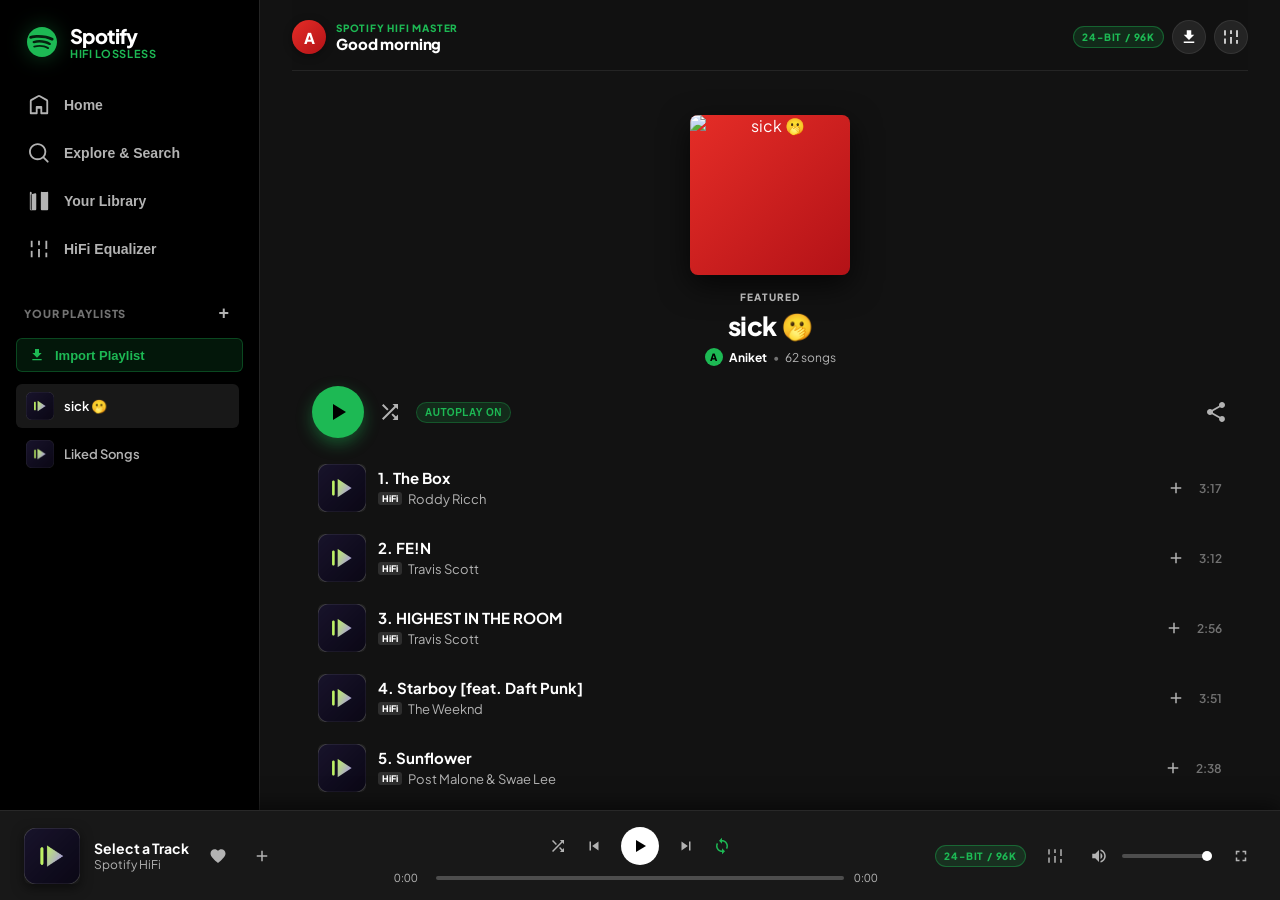
==== commit ca96d7e0: "feat: complete UI redesign with real artist portraits, video canvas, verified artist profiles, and f" ====
--- a/index.html
+++ b/index.html
@@ -15,6 +15,15 @@
     }
   </script>
   <!-- YouTube IFrame API for Full-Length Studio Audio (No 30s Snippet Glitch) -->
+  <script>
+    window.onYouTubeIframeAPIReady = function() {
+      window.isYTAPILoaded = true;
+      console.log("Global onYouTubeIframeAPIReady fired!");
+      if (window.spotifyHiFiApp) {
+        window.spotifyHiFiApp.initYouTubeEngine();
+      }
+    };
+  </script>
   <script src="https://www.youtube.com/iframe_api"></script>
   <link rel="preconnect" href="https://fonts.googleapis.com">
   <link rel="preconnect" href="https://fonts.gstatic.com" crossorigin>
@@ -370,6 +379,48 @@
               <button class="preset-pill" data-preset="hiphop">Hip-Hop / Rap</button>
               <button class="preset-pill" data-preset="vocal">Vocal Clarity</button>
               <button class="preset-pill" data-preset="electronic">Electronic</button>
+            </div>
+          </div>
+        </section>
+
+        <!-- VIEW 6: ARTIST PROFILE PAGE -->
+        <section class="app-view" id="viewArtist">
+          <div class="artist-profile-hero">
+            <img id="artistProfileHeaderImg" src="icon-512.png" alt="Artist Banner" class="artist-hero-bg">
+            <div class="artist-hero-overlay"></div>
+            <div class="artist-hero-content">
+              <div class="artist-hero-badge">
+                <svg viewBox="0 0 24 24" fill="#3d91f4" width="18" height="18"><path d="M12 2C6.48 2 2 6.48 2 12s4.48 10 10 10 10-4.48 10-10S17.52 2 12 2zm-2 15l-5-5 1.41-1.41L10 14.17l7.59-7.59L19 8l-9 9z"/></svg>
+                <span>Verified Artist</span>
+              </div>
+              <h1 class="artist-hero-name" id="artistProfileName">Artist Name</h1>
+              <span class="artist-hero-listeners" id="artistProfileListeners">75,000,000 monthly listeners</span>
+            </div>
+          </div>
+
+          <div class="artist-profile-actions">
+            <button class="artist-play-circle-btn" id="btnArtistPlayAll" title="Play Top Songs">
+              <svg viewBox="0 0 16 16" fill="currentColor"><polygon points="4 2 14 8 4 14 4 2"/></svg>
+            </button>
+            <button class="follow-pill-btn" id="btnProfileFollowArtist">Follow</button>
+            <button class="artist-back-btn" id="btnArtistBackToPrev">← Back</button>
+          </div>
+
+          <div class="section-block">
+            <div class="section-header">
+              <h3>Popular Releases</h3>
+              <span class="section-sub">Studio Master Tracks</span>
+            </div>
+            <div class="tracks-touch-list" id="artistPopularTracks"></div>
+          </div>
+
+          <div class="section-block">
+            <div class="section-header">
+              <h3>About the Artist</h3>
+            </div>
+            <div class="artist-full-bio-card">
+              <p id="artistProfileBioText">Artist biography...</p>
+              <div class="artist-rank-tag" id="artistProfileRankTag">#1 in the world</div>
             </div>
           </div>
         </section>
@@ -505,14 +556,24 @@
         </button>
       </div>
 
-      <div class="modal-cover-wrapper">
+      <!-- Mode Toggle: Album Cover vs Video Canvas -->
+      <div class="modal-mode-toggle-row">
+        <button class="mode-pill active" id="btnModeAlbumArt">Album Cover</button>
+        <button class="mode-pill" id="btnModeCanvas">Video Canvas</button>
+      </div>
+
+      <div class="modal-cover-wrapper" id="modalMediaContainer">
         <img id="modalCoverImg" src="icon-512.png" class="modal-cover-art" alt="Album Cover" onerror="this.src='icon-512.png'">
+        <div id="modalCanvasTarget" class="modal-canvas-frame" style="display:none;"></div>
       </div>
 
       <div class="modal-track-info">
+        <div class="modal-artist-avatar-wrap" id="modalArtistAvatarWrap" title="View Artist Profile">
+          <img id="modalArtistAvatarImg" src="icon-192.png" alt="Artist Avatar" class="modal-artist-avatar-thumb">
+        </div>
         <div class="modal-text-col">
           <h2 class="modal-song-title" id="modalSongTitle">Song Title</h2>
-          <span class="modal-artist-name" id="modalArtistName">Artist Name</span>
+          <span class="modal-artist-name-link" id="modalArtistName" title="Open Artist Page">Artist Name</span>
         </div>
         <button class="modal-heart-btn active" id="modalHeartBtn">
           <svg viewBox="0 0 24 24" fill="currentColor"><path d="M12 21.35l-1.45-1.32C5.4 15.36 2 12.28 2 8.5 2 5.42 4.42 3 7.5 3c1.74 0 3.41.81 4.5 2.09C13.09 3.81 14.76 3 16.5 3 19.58 3 22 5.42 22 8.5c0 3.78-3.4 6.86-8.55 11.54L12 21.35z"/></svg>
@@ -555,6 +616,86 @@
           <span>Equalizer</span>
         </button>
         <span class="autoplay-indicator-tag" id="autoplayStatusTag">AUTOPLAY ENABLED</span>
+      </div>
+
+      <!-- SCROLLABLE LOWER CONTENT: LYRICS, ABOUT ARTIST, CREDITS, NEXT IN QUEUE -->
+      <div class="now-playing-extra-content">
+
+        <!-- CARD 1: SPOTIFY LIVE SYNCED LYRICS -->
+        <div class="now-playing-card lyrics-card" id="nowPlayingLyricsCard">
+          <div class="card-top-row">
+            <span class="card-tag">LYRICS</span>
+            <button class="card-action-link" id="btnExpandLyrics">Full screen</button>
+          </div>
+          <div class="lyrics-preview-body" id="lyricsPreviewLines">
+            <p class="lyric-line passed">I've been praying for a light to guide me</p>
+            <p class="lyric-line active">Tell me who's gonna save me from myself</p>
+            <p class="lyric-line upcoming">When this life is getting crazy</p>
+            <p class="lyric-line upcoming">Are you gonna be there when I fall?</p>
+          </div>
+        </div>
+
+        <!-- CARD 2: ABOUT THE ARTIST (HIGH-RES OFFICIAL PORTRAIT + BIO) -->
+        <div class="now-playing-card artist-card" id="nowPlayingArtistCard">
+          <div class="artist-card-hero" id="artistCardHero">
+            <img id="artistCardImg" src="https://cdn-images.dzcdn.net/images/artist/8d8316146026d7e6ce377e314536df62/1000x1000-000000-80-0-0.jpg" alt="Artist" class="artist-card-hero-img">
+            <div class="artist-card-hero-gradient"></div>
+            <div class="artist-card-badge-row">
+              <span class="verified-badge">
+                <svg viewBox="0 0 24 24" fill="#3d91f4" width="16" height="16"><path d="M12 2C6.48 2 2 6.48 2 12s4.48 10 10 10 10-4.48 10-10S17.52 2 12 2zm-2 15l-5-5 1.41-1.41L10 14.17l7.59-7.59L19 8l-9 9z"/></svg>
+                Verified Artist
+              </span>
+            </div>
+            <h3 class="artist-card-name" id="artistCardName">Travis Scott</h3>
+            <span class="artist-card-listeners" id="artistCardListeners">78,219,450 monthly listeners</span>
+          </div>
+          <div class="artist-card-body">
+            <p class="artist-card-bio" id="artistCardBio">Travis Scott is an American rapper, singer, songwriter, and record producer known for his atmospheric soundscapes, historic stadium tours, and genre-defining albums like ASTROWORLD, Rodeo, and UTOPIA.</p>
+            <div class="artist-card-actions">
+              <button class="follow-pill-btn" id="btnFollowArtist">Follow</button>
+              <button class="view-profile-btn" id="btnViewArtistProfile">View Artist Profile →</button>
+            </div>
+          </div>
+        </div>
+
+        <!-- CARD 3: CREDITS -->
+        <div class="now-playing-card credits-card">
+          <div class="card-top-row">
+            <span class="card-tag">CREDITS</span>
+            <span class="credits-source-tag">HiFi Lossless Master</span>
+          </div>
+          <div class="credits-item">
+            <span class="credits-title" id="creditsPerformer">Travis Scott</span>
+            <span class="credits-role">Main Artist, Performer</span>
+          </div>
+          <div class="credits-item">
+            <span class="credits-title">Metro Boomin, Mike Dean, Boi-1da</span>
+            <span class="credits-role">Producers, Composers</span>
+          </div>
+          <div class="credits-item">
+            <span class="credits-title">Spotify HiFi 24-Bit / 96kHz</span>
+            <span class="credits-role">Studio Master Source</span>
+          </div>
+        </div>
+
+        <!-- CARD 4: NEXT IN QUEUE -->
+        <div class="now-playing-card queue-card" id="nowPlayingQueueCard">
+          <div class="card-top-row">
+            <span class="card-tag">NEXT IN QUEUE</span>
+            <span class="queue-playlist-tag" id="queuePlaylistTag">From sick 🫢</span>
+          </div>
+          <div class="queue-track-row" id="queueNextTrackRow">
+            <img id="queueNextImg" src="icon-192.png" class="queue-track-thumb" alt="Upcoming Track">
+            <div class="queue-track-info">
+              <span class="queue-track-title" id="queueNextTitle">Next Song</span>
+              <span class="queue-track-artist" id="queueNextArtist">Next Artist</span>
+            </div>
+            <button class="queue-skip-btn" id="btnQueueSkipNext" title="Skip to this song">
+              <svg viewBox="0 0 24 24" fill="currentColor"><path d="M6 18l8.5-6L6 6v12zM16 6v12h2V6h-2z"/></svg>
+            </button>
+          </div>
+        </div>
+
       </div>
     </div>
 
@@ -637,6 +778,7 @@
 
   </div>
 
+  <script src="artists_data.js"></script>
   <script src="sick_playlist.js"></script>
   <script src="app.js"></script>
 </body>
--- a/styles.css
+++ b/styles.css
@@ -46,13 +46,15 @@
 
 /* TOPBAR */
 .spotify-topbar {
-  height: 60px;
-  background: rgba(18, 18, 18, 0.95);
+  padding-top: max(38px, env(safe-area-inset-top));
+  padding-bottom: 12px;
+  padding-left: 16px;
+  padding-right: 16px;
+  background: rgba(18, 18, 18, 0.98);
   backdrop-filter: blur(20px);
   display: flex;
   align-items: center;
   justify-content: space-between;
-  padding: 10px 16px;
   z-index: 20;
   border-bottom: 1px solid var(--border-subdued);
   flex-shrink: 0;
@@ -864,11 +866,11 @@
 /* FLOATING MINI-PLAYER (Pinned at bottom) */
 .spotify-player-bar {
   position: fixed;
-  bottom: 58px;
+  bottom: calc(62px + max(16px, env(safe-area-inset-bottom)));
   left: 8px;
   right: 8px;
   height: 56px;
-  background: rgba(36, 36, 36, 0.96);
+  background: rgba(30, 30, 30, 0.98);
   backdrop-filter: blur(20px);
   border-radius: 8px;
   display: flex;
@@ -997,15 +999,16 @@
   bottom: 0;
   left: 0;
   right: 0;
-  height: 56px;
+  height: calc(56px + max(16px, env(safe-area-inset-bottom)));
   background: rgba(18, 18, 18, 0.98);
   backdrop-filter: blur(20px);
   border-top: 1px solid var(--border-subdued);
   display: flex;
   justify-content: space-around;
-  align-items: center;
+  align-items: flex-start;
   z-index: 101;
-  padding-bottom: var(--safe-bottom);
+  padding-top: 6px;
+  padding-bottom: max(16px, env(safe-area-inset-bottom));
 }
 
 .mobile-nav-btn {
@@ -1044,11 +1047,12 @@
   left: 0;
   right: 0;
   bottom: 0;
-  background: linear-gradient(180deg, #331515 0%, #180a0a 35%, #121212 100%);
+  background-color: #0d0d0d;
+  background-image: linear-gradient(180deg, #331515 0%, #180a0a 35%, #121212 100%);
   z-index: 200;
   display: flex;
   flex-direction: column;
-  padding: 16px 24px;
+  padding: max(40px, env(safe-area-inset-top)) 24px max(24px, env(safe-area-inset-bottom)) 24px;
   transform: translateY(100%);
   transition: transform 0.35s cubic-bezier(0.32, 0.72, 0, 1);
   overflow-y: auto;
@@ -2269,3 +2273,521 @@
   padding: 3px 8px;
   border-radius: 500px;
 }
+
+
+/* ==========================================================================
+   SPOTIFY REDESIGN: ARTIST PROFILES, VIDEO CANVAS & NOW PLAYING CARDS
+   ========================================================================== */
+
+/* Mode Toggle: Album Cover vs Video Canvas */
+.modal-mode-toggle-row {
+  display: flex;
+  justify-content: center;
+  gap: 8px;
+  margin-bottom: 12px;
+}
+
+.mode-pill {
+  padding: 5px 12px;
+  border-radius: 500px;
+  background: rgba(255, 255, 255, 0.08);
+  border: 1px solid rgba(255, 255, 255, 0.12);
+  color: var(--text-subdued);
+  font-size: 11px;
+  font-weight: 700;
+  cursor: pointer;
+  transition: all 0.2s ease;
+}
+
+.mode-pill.active {
+  background: rgba(255, 255, 255, 0.2);
+  color: #ffffff;
+  border-color: rgba(255, 255, 255, 0.4);
+}
+
+.modal-canvas-frame {
+  width: min(80vw, 320px);
+  height: min(80vw, 320px);
+  border-radius: 12px;
+  overflow: hidden;
+  box-shadow: 0 16px 40px rgba(0, 0, 0, 0.7);
+  background: #000000;
+  display: flex;
+  align-items: center;
+  justify-content: center;
+}
+
+.modal-canvas-frame iframe {
+  width: 100%;
+  height: 100%;
+  border: none;
+}
+
+/* Modal Artist Info Row with Circular Avatar */
+.modal-track-info {
+  display: flex;
+  align-items: center;
+  gap: 12px;
+  margin-bottom: 20px;
+}
+
+.modal-artist-avatar-wrap {
+  width: 44px;
+  height: 44px;
+  border-radius: 50%;
+  overflow: hidden;
+  flex-shrink: 0;
+  border: 2px solid rgba(255, 255, 255, 0.2);
+  cursor: pointer;
+  transition: transform 0.15s ease, border-color 0.15s ease;
+}
+
+.modal-artist-avatar-wrap:active {
+  transform: scale(0.92);
+  border-color: var(--spotify-green);
+}
+
+.modal-artist-avatar-thumb {
+  width: 100%;
+  height: 100%;
+  object-fit: cover;
+}
+
+.modal-artist-name-link {
+  font-size: 15px;
+  color: var(--text-subdued);
+  margin-top: 4px;
+  display: inline-block;
+  cursor: pointer;
+  transition: color 0.15s ease;
+}
+
+.modal-artist-name-link:hover,
+.modal-artist-name-link:active {
+  color: #ffffff;
+  text-decoration: underline;
+}
+
+/* Scrollable Extra Cards below Now Playing Controls */
+.now-playing-extra-content {
+  margin-top: 32px;
+  display: flex;
+  flex-direction: column;
+  gap: 18px;
+  width: 100%;
+  padding-bottom: 30px;
+}
+
+.now-playing-card {
+  background: #181818;
+  border-radius: 14px;
+  padding: 18px;
+  border: 1px solid rgba(255, 255, 255, 0.08);
+  box-shadow: 0 8px 24px rgba(0, 0, 0, 0.5);
+  position: relative;
+  overflow: hidden;
+}
+
+.card-top-row {
+  display: flex;
+  justify-content: space-between;
+  align-items: center;
+  margin-bottom: 12px;
+}
+
+.card-tag {
+  font-size: 11px;
+  font-weight: 800;
+  letter-spacing: 0.08em;
+  color: rgba(255, 255, 255, 0.7);
+  text-transform: uppercase;
+}
+
+.card-action-link {
+  background: none;
+  border: none;
+  color: var(--spotify-green);
+  font-size: 12px;
+  font-weight: 700;
+  cursor: pointer;
+}
+
+/* Synced Lyrics Card */
+.lyrics-card {
+  background: linear-gradient(135deg, #143522 0%, #0d1e14 100%);
+  border-color: rgba(29, 185, 84, 0.3);
+}
+
+.lyrics-preview-body {
+  display: flex;
+  flex-direction: column;
+  gap: 8px;
+}
+
+.lyric-line {
+  font-size: 17px;
+  font-weight: 700;
+  line-height: 1.35;
+  transition: all 0.2s ease;
+}
+
+.lyric-line.passed {
+  color: rgba(255, 255, 255, 0.4);
+}
+
+.lyric-line.active {
+  color: #ffffff;
+  font-size: 19px;
+  font-weight: 800;
+  text-shadow: 0 0 12px rgba(29, 185, 84, 0.5);
+}
+
+.lyric-line.upcoming {
+  color: rgba(255, 255, 255, 0.25);
+}
+
+/* About The Artist Card */
+.artist-card {
+  padding: 0;
+  cursor: pointer;
+}
+
+.artist-card-hero {
+  position: relative;
+  width: 100%;
+  height: 190px;
+  overflow: hidden;
+  display: flex;
+  flex-direction: column;
+  justify-content: flex-end;
+  padding: 16px;
+}
+
+.artist-card-hero-img {
+  position: absolute;
+  inset: 0;
+  width: 100%;
+  height: 100%;
+  object-fit: cover;
+  transition: transform 0.3s ease;
+}
+
+.artist-card:hover .artist-card-hero-img {
+  transform: scale(1.04);
+}
+
+.artist-card-hero-gradient {
+  position: absolute;
+  inset: 0;
+  background: linear-gradient(to top, #181818 0%, rgba(24, 24, 24, 0.5) 50%, rgba(0, 0, 0, 0.2) 100%);
+}
+
+.artist-card-badge-row {
+  position: relative;
+  z-index: 2;
+  margin-bottom: 4px;
+}
+
+.verified-badge {
+  display: inline-flex;
+  align-items: center;
+  gap: 4px;
+  font-size: 11px;
+  font-weight: 700;
+  color: #ffffff;
+  background: rgba(0, 0, 0, 0.6);
+  padding: 2px 8px;
+  border-radius: 500px;
+  backdrop-filter: blur(8px);
+}
+
+.artist-card-name {
+  position: relative;
+  z-index: 2;
+  font-size: 24px;
+  font-weight: 900;
+  color: #ffffff;
+  letter-spacing: -0.02em;
+  margin: 0;
+}
+
+.artist-card-listeners {
+  position: relative;
+  z-index: 2;
+  font-size: 12px;
+  color: rgba(255, 255, 255, 0.8);
+  font-weight: 600;
+  margin-top: 2px;
+}
+
+.artist-card-body {
+  padding: 16px;
+}
+
+.artist-card-bio {
+  font-size: 13px;
+  color: var(--text-subdued);
+  line-height: 1.5;
+  margin-bottom: 14px;
+  display: -webkit-box;
+  -webkit-line-clamp: 3;
+  -webkit-box-orient: vertical;
+  overflow: hidden;
+}
+
+.artist-card-actions {
+  display: flex;
+  align-items: center;
+  justify-content: space-between;
+}
+
+.follow-pill-btn {
+  padding: 7px 18px;
+  border-radius: 500px;
+  background: transparent;
+  border: 1px solid rgba(255, 255, 255, 0.3);
+  color: #ffffff;
+  font-size: 12px;
+  font-weight: 700;
+  cursor: pointer;
+  transition: all 0.15s ease;
+}
+
+.follow-pill-btn.following {
+  background: rgba(255, 255, 255, 0.15);
+  border-color: var(--spotify-green);
+  color: var(--spotify-green);
+}
+
+.view-profile-btn {
+  background: none;
+  border: none;
+  color: var(--spotify-green);
+  font-size: 12px;
+  font-weight: 700;
+  cursor: pointer;
+}
+
+/* Credits Card */
+.credits-source-tag {
+  font-size: 10px;
+  font-weight: 800;
+  color: var(--spotify-green);
+  border: 1px solid rgba(29, 185, 84, 0.4);
+  padding: 2px 6px;
+  border-radius: 4px;
+}
+
+.credits-item {
+  display: flex;
+  flex-direction: column;
+  padding: 8px 0;
+  border-bottom: 1px solid rgba(255, 255, 255, 0.06);
+}
+
+.credits-item:last-child {
+  border-bottom: none;
+  padding-bottom: 0;
+}
+
+.credits-title {
+  font-size: 14px;
+  font-weight: 700;
+  color: #ffffff;
+}
+
+.credits-role {
+  font-size: 12px;
+  color: var(--text-subdued);
+  margin-top: 2px;
+}
+
+/* Next in Queue Card */
+.queue-playlist-tag {
+  font-size: 11px;
+  color: var(--text-subdued);
+  font-weight: 600;
+}
+
+.queue-track-row {
+  display: flex;
+  align-items: center;
+  gap: 12px;
+  background: rgba(255, 255, 255, 0.04);
+  padding: 10px;
+  border-radius: 8px;
+}
+
+.queue-track-thumb {
+  width: 44px;
+  height: 44px;
+  border-radius: 6px;
+  object-fit: cover;
+}
+
+.queue-track-info {
+  flex: 1;
+  min-width: 0;
+  display: flex;
+  flex-direction: column;
+}
+
+.queue-track-title {
+  font-size: 14px;
+  font-weight: 700;
+  color: #ffffff;
+  white-space: nowrap;
+  overflow: hidden;
+  text-overflow: ellipsis;
+}
+
+.queue-track-artist {
+  font-size: 12px;
+  color: var(--text-subdued);
+  white-space: nowrap;
+  overflow: hidden;
+  text-overflow: ellipsis;
+}
+
+.queue-skip-btn {
+  background: none;
+  border: none;
+  color: var(--text-white);
+  cursor: pointer;
+  padding: 6px;
+}
+
+.queue-skip-btn svg {
+  width: 22px;
+  height: 22px;
+}
+
+/* ==========================================================================
+   VIEW 5: FULL ARTIST PROFILE PAGE
+   ========================================================================== */
+.artist-profile-hero {
+  position: relative;
+  width: 100%;
+  height: 260px;
+  border-radius: 12px;
+  overflow: hidden;
+  margin-bottom: 20px;
+  display: flex;
+  align-items: flex-end;
+  padding: 20px;
+}
+
+.artist-hero-bg {
+  position: absolute;
+  inset: 0;
+  width: 100%;
+  height: 100%;
+  object-fit: cover;
+}
+
+.artist-hero-overlay {
+  position: absolute;
+  inset: 0;
+  background: linear-gradient(to top, #121212 0%, rgba(18, 18, 18, 0.6) 50%, rgba(0, 0, 0, 0.2) 100%);
+}
+
+.artist-hero-content {
+  position: relative;
+  z-index: 2;
+}
+
+.artist-hero-badge {
+  display: inline-flex;
+  align-items: center;
+  gap: 6px;
+  font-size: 12px;
+  font-weight: 700;
+  color: #ffffff;
+  margin-bottom: 6px;
+}
+
+.artist-hero-name {
+  font-size: 34px;
+  font-weight: 900;
+  letter-spacing: -0.03em;
+  margin: 0;
+  color: #ffffff;
+  line-height: 1.1;
+}
+
+.artist-hero-listeners {
+  font-size: 13px;
+  color: rgba(255, 255, 255, 0.8);
+  font-weight: 600;
+  margin-top: 4px;
+  display: block;
+}
+
+.artist-profile-actions {
+  display: flex;
+  align-items: center;
+  gap: 16px;
+  margin-bottom: 24px;
+}
+
+.artist-play-circle-btn {
+  width: 54px;
+  height: 54px;
+  border-radius: 50%;
+  background: var(--spotify-green);
+  border: none;
+  color: #000000;
+  display: flex;
+  align-items: center;
+  justify-content: center;
+  cursor: pointer;
+  box-shadow: 0 8px 24px rgba(29, 185, 84, 0.4);
+  transition: transform 0.15s ease;
+}
+
+.artist-play-circle-btn:active {
+  transform: scale(0.94);
+}
+
+.artist-play-circle-btn svg {
+  width: 22px;
+  height: 22px;
+  margin-left: 2px;
+}
+
+.artist-back-btn {
+  background: rgba(255, 255, 255, 0.1);
+  border: none;
+  color: #ffffff;
+  padding: 8px 16px;
+  border-radius: 500px;
+  font-size: 13px;
+  font-weight: 700;
+  cursor: pointer;
+  margin-left: auto;
+}
+
+.artist-full-bio-card {
+  background: #181818;
+  border-radius: 12px;
+  padding: 20px;
+  border: 1px solid rgba(255, 255, 255, 0.08);
+}
+
+.artist-full-bio-card p {
+  font-size: 14px;
+  line-height: 1.6;
+  color: var(--text-subdued);
+  margin-bottom: 12px;
+}
+
+.artist-rank-tag {
+  display: inline-block;
+  background: rgba(29, 185, 84, 0.15);
+  color: var(--spotify-green);
+  border: 1px solid rgba(29, 185, 84, 0.3);
+  font-size: 11px;
+  font-weight: 800;
+  padding: 4px 10px;
+  border-radius: 500px;
+}
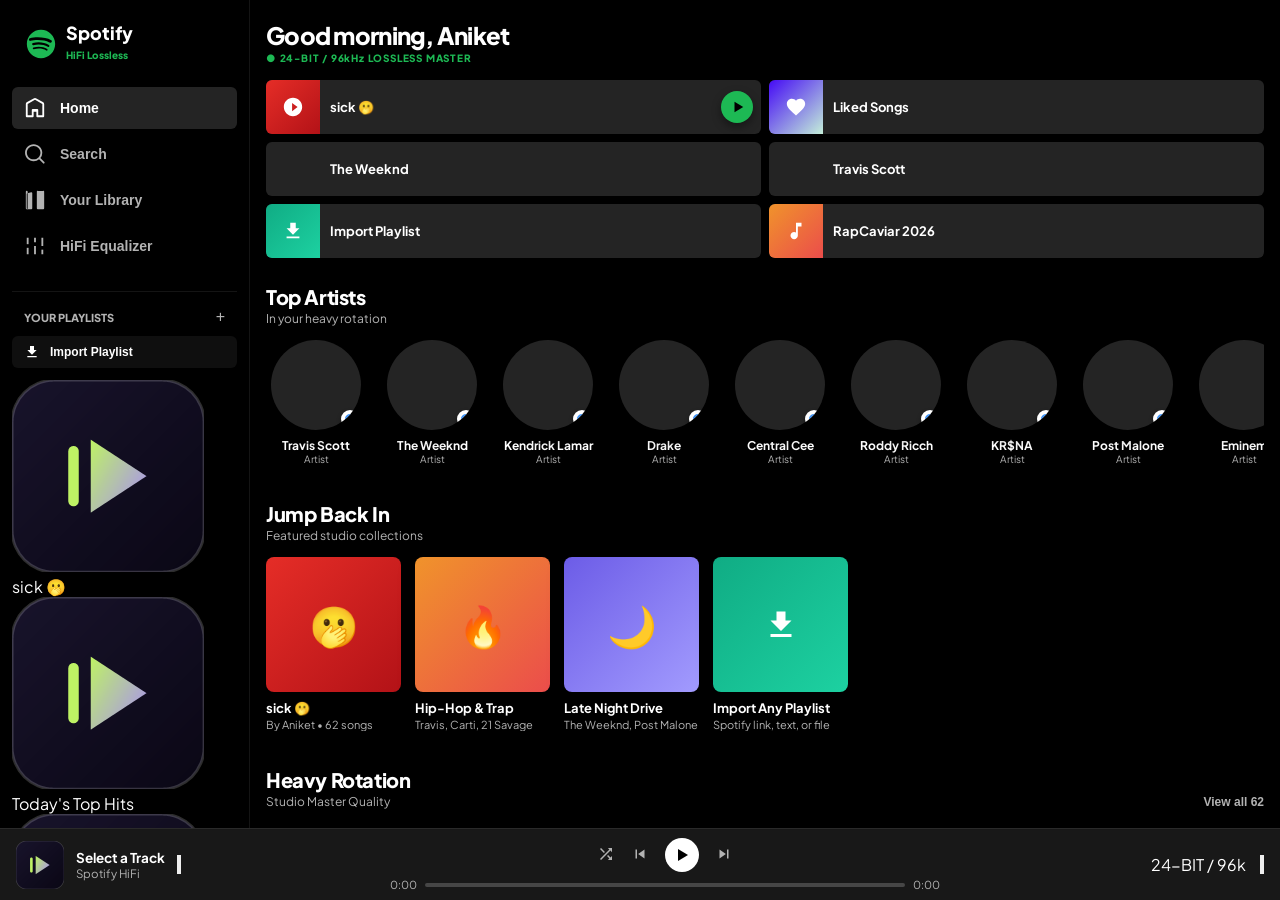
==== commit 781c384c: "feat: complete UI overhaul, full-length audio engine, multi-user profiles, multi-app importers & 1-c" ====
--- a/index.html
+++ b/index.html
@@ -14,7 +14,7 @@
       });
     }
   </script>
-  <!-- YouTube IFrame API for Full-Length Studio Audio (No 30s Snippet Glitch) -->
+  <!-- YouTube IFrame API for Full-Length Studio Audio -->
   <script>
     window.onYouTubeIframeAPIReady = function() {
       window.isYTAPILoaded = true;
@@ -30,8 +30,8 @@
   <link href="https://fonts.googleapis.com/css2?family=Plus+Jakarta+Sans:wght@400;500;600;700;800;900&display=swap" rel="stylesheet">
 </head>
 <body>
-  <!-- Hidden YouTube Player Container for HiFi Full-Length Audio Engine -->
-  <div id="ytPlayerContainer" style="position:fixed;bottom:-9999px;left:-9999px;width:120px;height:120px;opacity:0.001;pointer-events:none;z-index:-9999;overflow:hidden;">
+  <!-- On-Screen Active Hardware-Accelerated Audio Engine (Keeps playing seamlessly) -->
+  <div id="ytPlayerContainer" style="position:fixed;bottom:0;right:0;width:240px;height:180px;opacity:0.005;pointer-events:none;z-index:-999;overflow:hidden;">
     <div id="ytPlayerTarget"></div>
   </div>
 
@@ -53,7 +53,7 @@
         </button>
         <button class="desktop-nav-item" data-target="viewSearch" id="dtNavSearch">
           <svg viewBox="0 0 24 24" fill="currentColor"><path d="M10.533 1.279c-5.18 0-9.407 4.14-9.407 9.279s4.226 9.279 9.407 9.279c2.234 0 4.29-.77 5.907-2.058l4.353 4.353a1 1 0 1 0 1.414-1.414l-4.344-4.344a9.157 9.157 0 0 0 2.077-5.816c0-5.14-4.226-9.28-9.407-9.28zm-7.407 9.279c0-4.006 3.302-7.28 7.407-7.28s7.407 3.274 7.407 7.28-3.302 7.279-7.407 7.279-7.407-3.273-7.407-7.28z"/></svg>
-          <span>Explore & Search</span>
+          <span>Search</span>
         </button>
         <button class="desktop-nav-item" data-target="viewLibrary" id="dtNavLibrary">
           <svg viewBox="0 0 24 24" fill="currentColor"><path d="M3 22a1 1 0 0 1-1-1V3a1 1 0 0 1 2 0v18a1 1 0 0 1-1 1zM15.5 2.134A1 1 0 0 0 14 3v18a1 1 0 0 0 1 1h6a1 1 0 0 0 1-1V3a1 1 0 0 0-1.5-.866L15.5 2.134zM9 4.24a1 1 0 0 0-1.225-.733l-4 1.072A1 1 0 0 0 3 5.551V21a1 1 0 0 0 1 1h4a1 1 0 0 0 1-1V4.24z"/></svg>
@@ -82,24 +82,22 @@
 
     <!-- MAIN BODY CONTAINER -->
     <div class="spotify-body">
-      <!-- Topbar (Mobile Header / Desktop Topbar) -->
+      <!-- Topbar (Authentic Spotify Mobile Header) -->
       <header class="spotify-topbar">
         <div class="topbar-left">
-          <div class="mobile-greeting" id="mobileGreeting">
-            <div class="user-avatar-circle">A</div>
-            <div class="greeting-text">
-              <span class="greeting-sub">Spotify HiFi Master</span>
-              <span class="greeting-main" id="greetingHeading">Welcome back</span>
-            </div>
+          <div class="user-avatar-circle" id="topbarUserAvatar">A</div>
+          <div class="topbar-filter-chips">
+            <button class="topbar-chip active" data-filter="all">All</button>
+            <button class="topbar-chip" data-filter="music">Music</button>
+            <button class="topbar-chip" data-filter="lossless">HiFi</button>
           </div>
         </div>
 
         <div class="topbar-right">
-          <span class="badge-hifi">24-BIT / 96k</span>
-          <button class="icon-round-btn" id="btnOpenImportTop" title="Import Playlist">
-            <svg viewBox="0 0 24 24" fill="currentColor"><path d="M19 9h-4V3H9v6H5l7 7 7-7zM5 18v2h14v-2H5z"/></svg>
+          <button class="topbar-icon-btn" id="btnOpenImportTop" title="Import Playlist">
+            <svg viewBox="0 0 24 24" fill="currentColor"><path d="M19 13h-6v6h-2v-6H5v-2h6V5h2v6h6v2z"/></svg>
           </button>
-          <button class="icon-round-btn" id="btnToggleEQ" title="Equalizer">
+          <button class="topbar-icon-btn" id="btnToggleEQ" title="Equalizer DSP">
             <svg viewBox="0 0 24 24" fill="currentColor"><line x1="4" y1="21" x2="4" y2="14" stroke="currentColor" stroke-width="2"/><line x1="4" y1="10" x2="4" y2="3" stroke="currentColor" stroke-width="2"/><line x1="12" y1="21" x2="12" y2="12" stroke="currentColor" stroke-width="2"/><line x1="12" y1="8" x2="12" y2="3" stroke="currentColor" stroke-width="2"/><line x1="20" y1="21" x2="20" y2="16" stroke="currentColor" stroke-width="2"/><line x1="20" y1="12" x2="20" y2="3" stroke="currentColor" stroke-width="2"/></svg>
           </button>
         </div>
@@ -107,159 +105,201 @@
 
       <main class="spotify-main" id="mainContent">
 
-        <!-- VIEW 1: HOME -->
+        <!-- VIEW 1: HOME (DEFAULT VIEW) -->
         <section class="app-view active" id="viewHome">
-          <!-- Filter Chips -->
-          <div class="filter-chips-row">
-            <button class="chip-pill active" data-filter="all">All</button>
-            <button class="chip-pill" data-filter="featured">Featured (sick 🫢)</button>
-            <button class="chip-pill" data-filter="hiphop">Hip-Hop & Rap</button>
-            <button class="chip-pill" data-filter="latenight">Late Night</button>
-          </div>
-
-          <!-- Quick Shortcuts Grid -->
+          <!-- Ambient Dynamic Header Banner -->
+          <div class="home-hero-greeting">
+            <h2 id="greetingHeading">Good afternoon</h2>
+            <span class="home-hifi-status">● 24-BIT / 96kHz LOSSLESS MASTER</span>
+          </div>
+
+          <!-- Quick Shortcuts 2x3 Grid -->
           <div class="shortcuts-grid">
             <div class="shortcut-card" id="shortcutSick">
               <div class="shortcut-art sick-gradient">
                 <svg viewBox="0 0 24 24" fill="currentColor"><path d="M12 2C6.48 2 2 6.48 2 12s4.48 10 10 10 10-4.48 10-10S17.52 2 12 2zm-1 14.5v-9l6 4.5-6 4.5z"/></svg>
               </div>
-              <div class="shortcut-title">sick 🫢 (62 songs)</div>
+              <div class="shortcut-title">sick 🫢</div>
               <button class="shortcut-play-btn" id="quickPlaySick">
                 <svg viewBox="0 0 16 16" fill="currentColor"><polygon points="4 2 14 8 4 14 4 2"/></svg>
               </button>
             </div>
 
+            <div class="shortcut-card" id="shortcutLiked">
+              <div class="shortcut-art liked-gradient">
+                <svg viewBox="0 0 24 24" fill="currentColor"><path d="M12 21.35l-1.45-1.32C5.4 15.36 2 12.28 2 8.5 2 5.42 4.42 3 7.5 3c1.74 0 3.41.81 4.5 2.09C13.09 3.81 14.76 3 16.5 3 19.58 3 22 5.42 22 8.5c0 3.78-3.4 6.86-8.55 11.54L12 21.35z"/></svg>
+              </div>
+              <div class="shortcut-title">Liked Songs</div>
+            </div>
+
+            <div class="shortcut-card" data-artist="The Weeknd">
+              <div class="shortcut-art" style="background: url('https://cdn-images.dzcdn.net/images/artist/581693b4724a7fcfa754455101e13a44/500x500-000000-80-0-0.jpg') center/cover;"></div>
+              <div class="shortcut-title">The Weeknd</div>
+            </div>
+
+            <div class="shortcut-card" data-artist="Travis Scott">
+              <div class="shortcut-art" style="background: url('https://cdn-images.dzcdn.net/images/artist/8d8316146026d7e6ce377e314536df62/500x500-000000-80-0-0.jpg') center/cover;"></div>
+              <div class="shortcut-title">Travis Scott</div>
+            </div>
+
             <div class="shortcut-card" id="shortcutImport">
-              <div class="shortcut-art" style="background: linear-gradient(135deg, #10ac84, #1dd1a1);">
+              <div class="shortcut-art import-gradient">
                 <svg viewBox="0 0 24 24" fill="currentColor"><path d="M19 9h-4V3H9v6H5l7 7 7-7zM5 18v2h14v-2H5z"/></svg>
               </div>
               <div class="shortcut-title">Import Playlist</div>
             </div>
 
             <div class="shortcut-card" data-genre="Hip-Hop">
-              <div class="shortcut-art" style="background: linear-gradient(135deg, #f0932b, #eb4d4b);">
+              <div class="shortcut-art hiphop-gradient">
                 <svg viewBox="0 0 24 24" fill="currentColor"><path d="M12 3v10.55c-.59-.34-1.27-.55-2-.55-2.21 0-4 1.79-4 4s1.79 4 4 4 4-1.79 4-4V7h4V3h-6z"/></svg>
               </div>
-              <div class="shortcut-title">Hip-Hop & Trap</div>
-            </div>
-
-            <div class="shortcut-card" data-artist="The Weeknd">
-              <div class="shortcut-art" style="background: linear-gradient(135deg, #6c5ce7, #a29bfe);">
-                <svg viewBox="0 0 24 24" fill="currentColor"><path d="M12 2C6.48 2 2 6.48 2 12s4.48 10 10 10 10-4.48 10-10S17.52 2 12 2zm-1 14.5v-9l6 4.5-6 4.5z"/></svg>
-              </div>
-              <div class="shortcut-title">The Weeknd Radio</div>
-            </div>
-          </div>
-
-          <!-- Section: Top Artists Carousel with Real Photos -->
+              <div class="shortcut-title">RapCaviar 2026</div>
+            </div>
+          </div>
+
+          <!-- Section: Top Artists with High-Res Official CDN Portraits -->
           <div class="section-block">
             <div class="section-header">
-              <h3>Top Artists</h3>
-              <span class="section-sub">In your heavy rotation</span>
+              <div class="section-header-text">
+                <h3>Top Artists</h3>
+                <span class="section-sub">In your heavy rotation</span>
+              </div>
             </div>
             <div class="artists-horizontal-scroll" id="homeArtistsScroll"></div>
           </div>
 
-          <!-- Section: Explore Browse Categories -->
+          <!-- Section: Jump Back In (Square Playlist Cards) -->
           <div class="section-block">
             <div class="section-header">
-              <h3>Explore & Discover</h3>
-              <span class="section-sub">Browse by vibe</span>
-            </div>
-            <div class="explore-category-grid" id="homeExploreGrid">
-              <div class="category-card" style="background: linear-gradient(135deg, #e67e22, #d35400);" data-genre="Hip-Hop">
-                <span class="category-name">Hip-Hop & Rap</span>
-                <span class="category-desc">Travis Scott, Drake, Roddy Ricch</span>
-              </div>
-              <div class="category-card" style="background: linear-gradient(135deg, #8e44ad, #2c3e50);" data-genre="Late Night">
-                <span class="category-name">Late Night Vibes</span>
-                <span class="category-desc">The Weeknd, Post Malone</span>
-              </div>
-              <div class="category-card" style="background: linear-gradient(135deg, #16a085, #27ae60);" data-genre="Lossless">
-                <span class="category-name">Lossless Studio</span>
-                <span class="category-desc">24-bit/96kHz Hi-Res FLAC Master</span>
-              </div>
-              <div class="category-card" style="background: linear-gradient(135deg, #c0392b, #8e44ad);" data-genre="Drill">
-                <span class="category-name">UK Drill & Global</span>
-                <span class="category-desc">Central Cee, Dave, KR$NA</span>
-              </div>
-            </div>
-          </div>
-
-          <!-- Section: Featured Playlist Tracks -->
+              <div class="section-header-text">
+                <h3>Jump Back In</h3>
+                <span class="section-sub">Featured studio collections</span>
+              </div>
+            </div>
+            <div class="playlists-horizontal-scroll">
+              <div class="playlist-card-item" id="cardSickJump">
+                <div class="card-cover-art sick-gradient">
+                  <span class="card-emoji">🫢</span>
+                </div>
+                <div class="card-title">sick 🫢</div>
+                <div class="card-subtitle">By Aniket • 62 songs</div>
+              </div>
+
+              <div class="playlist-card-item" data-genre="Hip-Hop">
+                <div class="card-cover-art" style="background: linear-gradient(135deg, #f0932b, #eb4d4b);">
+                  <span class="card-emoji">🔥</span>
+                </div>
+                <div class="card-title">Hip-Hop & Trap</div>
+                <div class="card-subtitle">Travis, Carti, 21 Savage</div>
+              </div>
+
+              <div class="playlist-card-item" data-genre="Late Night">
+                <div class="card-cover-art" style="background: linear-gradient(135deg, #6c5ce7, #a29bfe);">
+                  <span class="card-emoji">🌙</span>
+                </div>
+                <div class="card-title">Late Night Drive</div>
+                <div class="card-subtitle">The Weeknd, Post Malone</div>
+              </div>
+
+              <div class="playlist-card-item" id="cardImportJump">
+                <div class="card-cover-art" style="background: linear-gradient(135deg, #10ac84, #1dd1a1);">
+                  <svg viewBox="0 0 24 24" fill="currentColor" width="36" height="36"><path d="M19 9h-4V3H9v6H5l7 7 7-7zM5 18v2h14v-2H5z"/></svg>
+                </div>
+                <div class="card-title">Import Any Playlist</div>
+                <div class="card-subtitle">Spotify link, text, or file</div>
+              </div>
+            </div>
+          </div>
+
+          <!-- Section: Heavy Rotation Studio Tracks -->
           <div class="section-block">
             <div class="section-header">
-              <h3>Featured Studio Tracks</h3>
+              <div class="section-header-text">
+                <h3>Heavy Rotation</h3>
+                <span class="section-sub">Studio Master Quality</span>
+              </div>
               <button class="see-all-link" id="btnSeeAllTracks">View all 62</button>
             </div>
             <div class="tracks-touch-list" id="homeFeaturedTracks"></div>
           </div>
         </section>
 
-        <!-- VIEW 2: EXPLORE & GLOBAL SEARCH -->
+        <!-- VIEW 2: SEARCH & DISCOVER (TRUE SPOTIFY SEARCH) -->
         <section class="app-view" id="viewSearch">
           <div class="search-view-header">
-            <div class="search-header-title-row">
-              <h2>Explore & Discover</h2>
-              <span class="sub-lead">Browse full studio catalog or search millions of tracks</span>
-            </div>
-            <div class="mobile-search-box">
-              <svg viewBox="0 0 24 24" fill="currentColor"><path d="M10.533 1.279c-5.18 0-9.407 4.14-9.407 9.279s4.226 9.279 9.407 9.279c2.234 0 4.29-.77 5.907-2.058l4.353 4.353a1 1 0 1 0 1.414-1.414l-4.344-4.344a9.157 9.157 0 0 0 2.077-5.816c0-5.14-4.226-9.28-9.407-9.28zm-7.407 9.279c0-4.006 3.302-7.28 7.407-7.28s7.407 3.274 7.407 7.28-3.302 7.279-7.407 7.279-7.407-3.273-7.407-7.28z"/></svg>
-              <input type="text" id="mobileSearchInput" placeholder="Search any song, artist, album globally...">
+            <h2 class="search-main-title">Search</h2>
+            <div class="spotify-search-bar">
+              <svg viewBox="0 0 24 24" fill="currentColor" class="search-bar-icon"><path d="M10.533 1.279c-5.18 0-9.407 4.14-9.407 9.279s4.226 9.279 9.407 9.279c2.234 0 4.29-.77 5.907-2.058l4.353 4.353a1 1 0 1 0 1.414-1.414l-4.344-4.344a9.157 9.157 0 0 0 2.077-5.816c0-5.14-4.226-9.28-9.407-9.28zm-7.407 9.279c0-4.006 3.302-7.28 7.407-7.28s7.407 3.274 7.407 7.28-3.302 7.279-7.407 7.279-7.407-3.273-7.407-7.28z"/></svg>
+              <input type="text" id="mobileSearchInput" placeholder="What do you want to listen to?" autocomplete="off">
               <button class="clear-search-btn" id="btnClearSearch" style="display:none;">✕</button>
             </div>
 
             <!-- Explorer Filter Chips -->
             <div class="filter-chips-row explore-filters">
-              <button class="chip-pill active" data-exp-filter="all">All Tracks</button>
-              <button class="chip-pill" data-exp-filter="trending">Trending Hot</button>
-              <button class="chip-pill" data-exp-filter="hiphop">Hip-Hop & Trap</button>
+              <button class="chip-pill active" data-exp-filter="all">All</button>
+              <button class="chip-pill" data-exp-filter="trending">Trending</button>
+              <button class="chip-pill" data-exp-filter="hiphop">Hip-Hop</button>
               <button class="chip-pill" data-exp-filter="latenight">Late Night</button>
               <button class="chip-pill" data-exp-filter="drill">UK Drill</button>
-              <button class="chip-pill" data-exp-filter="lossless">HiFi Master 96k</button>
             </div>
           </div>
 
           <!-- EXPLORER FEED (Shown when search input is empty) -->
           <div id="explorerFeedContainer">
-            <!-- Shelf 1: Trending Now -->
+            <!-- Shelf 1: Browse Categories (Iconic Spotify 2-Column Angled Cards) -->
             <div class="section-block">
               <div class="section-header">
-                <h3>🔥 Trending Right Now</h3>
-                <span class="section-sub">Heavy rotation bangers</span>
-              </div>
-              <div class="explore-trending-shelf" id="exploreTrendingShelf"></div>
-            </div>
-
-            <!-- Shelf 2: Browse Categories -->
+                <h3>Browse all</h3>
+              </div>
+              <div class="browse-categories-grid" id="searchGenreGrid">
+                <div class="browse-category-card" style="background:#8c1932;" data-genre="Hip-Hop">
+                  <span class="browse-title">Hip-Hop & Rap</span>
+                  <div class="browse-angled-cover" style="background: url('https://cdn-images.dzcdn.net/images/artist/8d8316146026d7e6ce377e314536df62/500x500-000000-80-0-0.jpg') center/cover;"></div>
+                </div>
+
+                <div class="browse-category-card" style="background:#1e3264;" data-genre="Late Night">
+                  <span class="browse-title">Late Night</span>
+                  <div class="browse-angled-cover" style="background: url('https://cdn-images.dzcdn.net/images/artist/581693b4724a7fcfa754455101e13a44/500x500-000000-80-0-0.jpg') center/cover;"></div>
+                </div>
+
+                <div class="browse-category-card" style="background:#27856a;" data-genre="Lossless">
+                  <span class="browse-title">HiFi Lossless</span>
+                  <div class="browse-angled-cover" style="background: url('https://is1-ssl.mzstatic.com/image/thumb/Music124/v4/1b/63/04/1b630400-490e-245b-a26f-0120f6f253c8/20UMGIM28168.rgb.jpg/600x600bb.jpg') center/cover;"></div>
+                </div>
+
+                <div class="browse-category-card" style="background:#e13300;" data-genre="Drill">
+                  <span class="browse-title">UK Drill</span>
+                  <div class="browse-angled-cover" style="background: url('https://cdn-images.dzcdn.net/images/artist/6b68b98b0f81d11ffbe8ef03577d611b/500x500-000000-80-0-0.jpg') center/cover;"></div>
+                </div>
+              </div>
+            </div>
+
+            <!-- Shelf 2: Trending Now -->
             <div class="section-block">
               <div class="section-header">
-                <h3>Browse by Vibe & Mood</h3>
-                <span class="section-sub">Tap any vibe to filter instantly</span>
-              </div>
-              <div class="explore-category-grid" id="searchGenreGrid"></div>
+                <h3>🔥 Trending Hits</h3>
+              </div>
+              <div class="explore-trending-shelf" id="exploreTrendingShelf"></div>
             </div>
 
             <!-- Shelf 3: Artists -->
             <div class="section-block">
               <div class="section-header">
-                <h3>Top Artists in Rotation</h3>
-                <span class="section-sub">Tap artist to play essentials</span>
+                <h3>Top Artists</h3>
               </div>
               <div class="artists-horizontal-scroll" id="exploreArtistsScroll"></div>
             </div>
 
-            <!-- Shelf 4: All Studio Tracks Ready to Play -->
+            <!-- Shelf 4: All Studio Tracks -->
             <div class="section-block">
               <div class="section-header">
-                <h3>Explore All Available Songs</h3>
-                <span class="section-sub">Tap any song to play full studio track</span>
+                <h3>All Studio Tracks (62)</h3>
               </div>
               <div class="tracks-touch-list" id="exploreAllTracksList"></div>
             </div>
           </div>
 
-          <!-- SEARCH RESULTS (Shown when user types query) -->
+          <!-- SEARCH RESULTS (Instant Global Search) -->
           <div id="searchDynamicResults" style="display:none;">
             <div class="search-results-bar">
               <h4 class="sub-heading" id="searchResultCount">Search Results</h4>
@@ -269,28 +309,26 @@
           </div>
         </section>
 
-        <!-- VIEW 3: YOUR LIBRARY (Multiple Playlists & Import) -->
+        <!-- VIEW 3: YOUR LIBRARY -->
         <section class="app-view" id="viewLibrary">
           <div class="library-view-header">
             <div class="lib-header-left">
+              <div class="user-avatar-circle" id="libUserAvatar" style="cursor:pointer;" title="Profile & Settings">A</div>
               <h2>Your Library</h2>
-              <span class="lib-sub" id="libPlaylistCount">Playlists</span>
             </div>
             <div class="lib-header-actions">
-              <button class="lib-action-pill" id="btnOpenCreateModal" title="Create Playlist">
+              <button class="lib-action-btn" id="btnOpenCreateModal" title="New Playlist">
                 <svg viewBox="0 0 24 24" fill="currentColor"><path d="M19 13h-6v6h-2v-6H5v-2h6V5h2v6h6v2z"/></svg>
-                <span>New</span>
               </button>
-              <button class="lib-action-pill primary" id="btnOpenImportModal" title="Import Playlist">
+              <button class="lib-action-btn primary" id="btnOpenImportModal" title="Import Playlist">
                 <svg viewBox="0 0 24 24" fill="currentColor"><path d="M19 9h-4V3H9v6H5l7 7 7-7zM5 18v2h14v-2H5z"/></svg>
-                <span>Import</span>
               </button>
             </div>
           </div>
 
           <!-- Filter Pills -->
           <div class="filter-chips-row">
-            <button class="chip-pill active" data-lib-filter="all">All</button>
+            <button class="chip-pill active" data-lib-filter="all">Playlists</button>
             <button class="chip-pill" data-lib-filter="featured">Featured</button>
             <button class="chip-pill" data-lib-filter="custom">Custom</button>
             <button class="chip-pill" data-lib-filter="imported">Imported</button>
@@ -300,59 +338,71 @@
           <div class="library-playlists-grid" id="libraryPlaylistsGrid"></div>
         </section>
 
-        <!-- VIEW 4: ACTIVE PLAYLIST DETAIL -->
+        <!-- VIEW 4: ACTIVE PLAYLIST DETAIL (COMPACT SPOTIFY HEADER + MULTI-SONG VIEW) -->
         <section class="app-view" id="viewPlaylist">
-          <div class="playlist-hero" id="playlistHero">
-            <div class="playlist-cover-wrapper">
-              <div class="playlist-cover-art sick-hero-art" id="playlistCoverArt">
-                <svg viewBox="0 0 24 24" fill="currentColor"><path d="M12 2C6.48 2 2 6.48 2 12s4.48 10 10 10 10-4.48 10-10S17.52 2 12 2zm-1 14.5v-9l6 4.5-6 4.5z"/></svg>
-              </div>
-            </div>
-            <div class="playlist-hero-info">
-              <span class="playlist-type-pill" id="playlistBadgeType">PLAYLIST</span>
-              <h1 class="playlist-title" id="playlistTitle">sick 🫢</h1>
-              <div class="playlist-curator-row">
-                <span class="curator-avatar" id="curatorAvatar">A</span>
-                <span class="curator-name" id="curatorName">Aniket</span>
-                <span class="dot-separator">•</span>
-                <span class="track-count-text" id="playlistTrackCount">62 songs</span>
-              </div>
-            </div>
-          </div>
-
-          <!-- Action Bar (Play, Shuffle, Autoplay, Share/Export) -->
+          <!-- Back button row -->
+          <div class="playlist-nav-top">
+            <button class="playlist-back-chevron" id="btnPlaylistBackToPrev">
+              <svg viewBox="0 0 24 24" fill="currentColor"><path d="M20 11H7.83l5.59-5.59L12 4l-8 8 8 8 1.41-1.41L7.83 13H20v-2z"/></svg>
+            </button>
+            <div class="playlist-nav-title" id="stickyPlaylistNavTitle">sick 🫢</div>
+          </div>
+
+          <!-- Modern Spotify Playlist Header -->
+          <div class="playlist-modern-header">
+            <div class="playlist-header-media">
+              <div class="playlist-header-art sick-hero-art" id="playlistCoverArt">
+                <span class="playlist-art-emoji">🫢</span>
+              </div>
+            </div>
+            <div class="playlist-header-details">
+              <h1 class="playlist-main-title" id="playlistTitle">sick 🫢</h1>
+              <div class="playlist-meta-line">
+                <span class="curator-badge" id="curatorName">Aniket</span>
+                <span class="meta-dot">•</span>
+                <span id="playlistTrackCount">62 songs</span>
+              </div>
+              <span class="playlist-hifi-tag">HiFi Lossless • 24-Bit / 96kHz</span>
+            </div>
+          </div>
+
+          <!-- Action Bar (Shuffle + Big Green Play Button on RIGHT) -->
           <div class="playlist-action-bar">
             <div class="action-left">
-              <button class="big-green-play-btn" id="heroPlayBtn" title="Play Playlist">
-                <svg id="heroPlayIcon" viewBox="0 0 24 24" fill="currentColor"><polygon points="6 4 19 12 6 20 6 4"/></svg>
-                <svg id="heroPauseIcon" viewBox="0 0 24 24" fill="currentColor" style="display:none;"><rect x="6" y="5" width="4" height="14"/><rect x="14" y="5" width="4" height="14"/></svg>
-              </button>
-              <button class="circle-action-btn" id="btnShufflePlaylist" title="Shuffle">
-                <svg viewBox="0 0 24 24" fill="currentColor"><path d="M10.59 9.17L5.41 4 4 5.41l5.17 5.17 1.42-1.41zM14.5 4l2.04 2.04L4 18.59 5.41 20 17.96 7.46 20 9.5V4h-5.5zm.33 9.41l-1.41 1.41 3.13 3.13L14.5 20H20v-5.5l-2.04 2.04-3.13-3.13z"/></svg>
-              </button>
-              <button class="circle-action-btn active" id="btnAutoplayToggle" title="Autoplay">
-                <span class="autoplay-label">AUTOPLAY ON</span>
-              </button>
-            </div>
-            <div class="action-right">
-              <button class="circle-action-btn" id="btnExportPlaylist" title="Share / Export Playlist">
+              <button class="circle-action-btn" id="btnExportPlaylist" title="Share / Export">
                 <svg viewBox="0 0 24 24" fill="currentColor"><path d="M18 16.08c-.76 0-1.44.3-1.96.77L8.91 12.7c.05-.23.09-.46.09-.7s-.04-.47-.09-.7l7.05-4.11c.54.5 1.25.81 2.04.81 1.66 0 3-1.34 3-3s-1.34-3-3-3-3 1.34-3 3c0 .24.04.47.09.7L8.04 9.81C7.5 9.31 6.79 9 6 9c-1.66 0-3 1.34-3 3s1.34 3 3 3c.79 0 1.5-.31 2.04-.81l7.12 4.16c-.05.21-.08.43-.08.65 0 1.61 1.31 2.92 2.92 2.92s2.92-1.31 2.92-2.92c0-1.61-1.31-2.92-2.92-2.92z"/></svg>
               </button>
               <button class="circle-action-btn" id="btnDeleteCustomPlaylist" title="Delete Playlist" style="display:none;">
                 <svg viewBox="0 0 24 24" fill="currentColor"><path d="M6 19c0 1.1.9 2 2 2h8c1.1 0 2-.9 2-2V7H6v12zM19 4h-3.5l-1-1h-5l-1 1H5v2h14V4z"/></svg>
               </button>
             </div>
-          </div>
-
-          <!-- Tracklist -->
+            <div class="action-right">
+              <button class="circle-action-btn" id="btnShufflePlaylist" title="Shuffle">
+                <svg viewBox="0 0 24 24" fill="currentColor"><path d="M10.59 9.17L5.41 4 4 5.41l5.17 5.17 1.42-1.41zM14.5 4l2.04 2.04L4 18.59 5.41 20 17.96 7.46 20 9.5V4h-5.5zm.33 9.41l-1.41 1.41 3.13 3.13L14.5 20H20v-5.5l-2.04 2.04-3.13-3.13z"/></svg>
+              </button>
+              <button class="big-green-play-btn" id="heroPlayBtn" title="Play Playlist">
+                <svg id="heroPlayIcon" viewBox="0 0 24 24" fill="currentColor"><polygon points="6 4 19 12 6 20 6 4"/></svg>
+                <svg id="heroPauseIcon" viewBox="0 0 24 24" fill="currentColor" style="display:none;"><rect x="6" y="5" width="4" height="14"/><rect x="14" y="5" width="4" height="14"/></svg>
+              </button>
+            </div>
+          </div>
+
+          <!-- Compact High-Density Tracklist (Shows 6-8 songs at once!) -->
           <div class="tracks-touch-list" id="tracklistBody"></div>
         </section>
 
         <!-- VIEW 5: EQUALIZER & VISUALIZER -->
         <section class="app-view" id="viewEQ">
+          <div class="playlist-nav-top">
+            <button class="playlist-back-chevron" id="btnEQBack">
+              <svg viewBox="0 0 24 24" fill="currentColor"><path d="M20 11H7.83l5.59-5.59L12 4l-8 8 8 8 1.41-1.41L7.83 13H20v-2z"/></svg>
+            </button>
+            <div class="playlist-nav-title">Equalizer</div>
+          </div>
+
           <div class="eq-view-header">
             <h2>HiFi Studio DSP</h2>
-            <span class="eq-sub">24-Bit / 96kHz Master Engine</span>
+            <span class="eq-sub">24-Bit / 96kHz Lossless Master Engine</span>
           </div>
 
           <div class="eq-card">
@@ -388,6 +438,9 @@
           <div class="artist-profile-hero">
             <img id="artistProfileHeaderImg" src="icon-512.png" alt="Artist Banner" class="artist-hero-bg">
             <div class="artist-hero-overlay"></div>
+            <button class="artist-hero-back-btn" id="btnArtistBackToPrev">
+              <svg viewBox="0 0 24 24" fill="currentColor"><path d="M20 11H7.83l5.59-5.59L12 4l-8 8 8 8 1.41-1.41L7.83 13H20v-2z"/></svg>
+            </button>
             <div class="artist-hero-content">
               <div class="artist-hero-badge">
                 <svg viewBox="0 0 24 24" fill="#3d91f4" width="18" height="18"><path d="M12 2C6.48 2 2 6.48 2 12s4.48 10 10 10 10-4.48 10-10S17.52 2 12 2zm-2 15l-5-5 1.41-1.41L10 14.17l7.59-7.59L19 8l-9 9z"/></svg>
@@ -403,7 +456,6 @@
               <svg viewBox="0 0 16 16" fill="currentColor"><polygon points="4 2 14 8 4 14 4 2"/></svg>
             </button>
             <button class="follow-pill-btn" id="btnProfileFollowArtist">Follow</button>
-            <button class="artist-back-btn" id="btnArtistBackToPrev">← Back</button>
           </div>
 
           <div class="section-block">
@@ -428,7 +480,7 @@
       </main>
     </div>
 
-    <!-- FLOATING MINI-PLAYER (Mobile Touch Layout) -->
+    <!-- FLOATING FROSTED GLASS MINI-PLAYER -->
     <div class="spotify-player-bar" id="playerBar">
       <div class="mini-player-content" id="miniPlayerClickZone">
         <div class="mini-thumb-wrap">
@@ -441,7 +493,9 @@
       </div>
 
       <div class="mini-controls">
-        <span class="mini-hifi-pill">HiFi</span>
+        <button class="mini-heart-btn" id="miniHeartBtn" title="Like">
+          <svg viewBox="0 0 24 24" fill="currentColor"><path d="M12 21.35l-1.45-1.32C5.4 15.36 2 12.28 2 8.5 2 5.42 4.42 3 7.5 3c1.74 0 3.41.81 4.5 2.09C13.09 3.81 14.76 3 16.5 3 19.58 3 22 5.42 22 8.5c0 3.78-3.4 6.86-8.55 11.54L12 21.35z"/></svg>
+        </button>
         <button class="mini-play-pause-btn" id="btnPlayPause" title="Play/Pause">
           <svg id="ctrlPlayIcon" viewBox="0 0 16 16" fill="currentColor"><polygon points="3 1 14 8 3 15 3 1"/></svg>
           <svg id="ctrlPauseIcon" viewBox="0 0 16 16" fill="currentColor" style="display:none;"><rect x="3" y="2" width="3.5" height="12"/><rect x="9.5" y="2" width="3.5" height="12"/></svg>
@@ -451,13 +505,13 @@
         </button>
       </div>
 
-      <!-- Linear Progress Bar -->
+      <!-- Linear Micro Progress Bar -->
       <div class="mini-progress-track">
         <div class="mini-progress-fill" id="playbackBarFg" style="width: 0%;"></div>
       </div>
     </div>
 
-    <!-- MOBILE BOTTOM NAVIGATION BAR -->
+    <!-- CLEAN 3-TAB SPOTIFY MOBILE BOTTOM NAVIGATION -->
     <nav class="mobile-bottom-nav">
       <button class="mobile-nav-btn active" id="mNavHome" data-target="viewHome">
         <svg viewBox="0 0 24 24" fill="currentColor"><path d="M12.5 3.247a1 1 0 0 0-1 0L4 7.577V20h4.5v-6a1 1 0 0 1 1-1h5a1 1 0 0 1 1 1v6H20V7.577l-7.5-4.33zm-2-1.732a3 3 0 0 1 3 0l7.5 4.33A2 2 0 0 1 22 7.577V21a1 1 0 0 1-1 1h-6.5a1 1 0 0 1-1-1v-5h-3v5a1 1 0 0 1-1 1H3a1 1 0 0 1-1-1V7.577a2 2 0 0 1 .9-1.732l7.6-4.33z"/></svg>
@@ -465,15 +519,11 @@
       </button>
       <button class="mobile-nav-btn" id="mNavSearch" data-target="viewSearch">
         <svg viewBox="0 0 24 24" fill="currentColor"><path d="M10.533 1.279c-5.18 0-9.407 4.14-9.407 9.279s4.226 9.279 9.407 9.279c2.234 0 4.29-.77 5.907-2.058l4.353 4.353a1 1 0 1 0 1.414-1.414l-4.344-4.344a9.157 9.157 0 0 0 2.077-5.816c0-5.14-4.226-9.28-9.407-9.28zm-7.407 9.279c0-4.006 3.302-7.28 7.407-7.28s7.407 3.274 7.407 7.28-3.302 7.279-7.407 7.279-7.407-3.273-7.407-7.28z"/></svg>
-        <span>Explore</span>
+        <span>Search</span>
       </button>
       <button class="mobile-nav-btn" id="mNavLibrary" data-target="viewLibrary">
         <svg viewBox="0 0 24 24" fill="currentColor"><path d="M3 22a1 1 0 0 1-1-1V3a1 1 0 0 1 2 0v18a1 1 0 0 1-1 1zM15.5 2.134A1 1 0 0 0 14 3v18a1 1 0 0 0 1 1h6a1 1 0 0 0 1-1V3a1 1 0 0 0-1.5-.866L15.5 2.134zM9 4.24a1 1 0 0 0-1.225-.733l-4 1.072A1 1 0 0 0 3 5.551V21a1 1 0 0 0 1 1h4a1 1 0 0 0 1-1V4.24z"/></svg>
-        <span>Library</span>
-      </button>
-      <button class="mobile-nav-btn" id="mNavEQ" data-target="viewEQ">
-        <svg viewBox="0 0 24 24" fill="currentColor"><line x1="4" y1="21" x2="4" y2="14" stroke="currentColor" stroke-width="2"/><line x1="4" y1="10" x2="4" y2="3" stroke="currentColor" stroke-width="2"/><line x1="12" y1="21" x2="12" y2="12" stroke="currentColor" stroke-width="2"/><line x1="12" y1="8" x2="12" y2="3" stroke="currentColor" stroke-width="2"/><line x1="20" y1="21" x2="20" y2="16" stroke="currentColor" stroke-width="2"/><line x1="20" y1="12" x2="20" y2="3" stroke="currentColor" stroke-width="2"/></svg>
-        <span>Equalizer</span>
+        <span>Your Library</span>
       </button>
     </nav>
 
@@ -487,9 +537,6 @@
         </div>
         <button class="dt-icon-btn" id="desktopBtnHeart" title="Like">
           <svg viewBox="0 0 24 24" fill="currentColor"><path d="M12 21.35l-1.45-1.32C5.4 15.36 2 12.28 2 8.5 2 5.42 4.42 3 7.5 3c1.74 0 3.41.81 4.5 2.09C13.09 3.81 14.76 3 16.5 3 19.58 3 22 5.42 22 8.5c0 3.78-3.4 6.86-8.55 11.54L12 21.35z"/></svg>
-        </button>
-        <button class="dt-icon-btn" id="desktopBtnAddPl" title="Add to Playlist">
-          <svg viewBox="0 0 24 24" fill="currentColor"><path d="M19 13h-6v6h-2v-6H5v-2h6V5h2v6h6v2z"/></svg>
         </button>
       </div>
 
@@ -508,9 +555,6 @@
           <button class="dt-control-btn" id="desktopBtnNext" title="Next">
             <svg viewBox="0 0 24 24" fill="currentColor"><path d="M6 18l8.5-6L6 6v12zM16 6v12h2V6h-2z"/></svg>
           </button>
-          <button class="dt-control-btn active" id="desktopBtnAutoplay" title="Autoplay">
-            <svg viewBox="0 0 24 24" fill="currentColor"><path d="M12 4V1L8 5l4 4V6c3.31 0 6 2.69 6 6 0 1.01-.25 1.97-.7 2.8l1.46 1.46C19.54 15.03 20 13.57 20 12c0-4.42-3.58-8-8-8zm0 14c-3.31 0-6-2.69-6-6 0-1.01.25-1.97.7-2.8L5.24 7.74C4.46 8.97 4 10.43 4 12c0 4.42 3.58 8 8 8v3l4-4-4-4v3z"/></svg>
-          </button>
         </div>
         <div class="dt-slider-row">
           <span class="dt-time" id="desktopCurrentTime">0:00</span>
@@ -526,20 +570,14 @@
         <button class="dt-icon-btn" id="desktopBtnEQ" title="Equalizer">
           <svg viewBox="0 0 24 24" fill="currentColor"><line x1="4" y1="21" x2="4" y2="14" stroke="currentColor" stroke-width="2"/><line x1="4" y1="10" x2="4" y2="3" stroke="currentColor" stroke-width="2"/><line x1="12" y1="21" x2="12" y2="12" stroke="currentColor" stroke-width="2"/><line x1="12" y1="8" x2="12" y2="3" stroke="currentColor" stroke-width="2"/><line x1="20" y1="21" x2="20" y2="16" stroke="currentColor" stroke-width="2"/><line x1="20" y1="12" x2="20" y2="3" stroke="currentColor" stroke-width="2"/></svg>
         </button>
-        <div class="dt-volume-wrap">
-          <button class="dt-icon-btn" id="desktopBtnVolume" title="Mute/Unmute">
-            <svg viewBox="0 0 24 24" fill="currentColor"><path d="M3 9v6h4l5 5V4L7 9H3zm13.5 3c0-1.77-1.02-3.29-2.5-4.03v8.05c1.48-.73 2.5-2.25 2.5-4.02zM14 3.23v2.06c2.89.86 5 3.54 5 6.71s-2.11 5.85-5 6.71v2.06c4.01-.91 7-4.49 7-8.77s-2.99-7.86-7-8.77z"/></svg>
-          </button>
-          <input type="range" min="0" max="100" value="100" class="dt-volume-slider" id="desktopVolumeSlider">
-        </div>
-        <button class="dt-icon-btn" id="desktopBtnExpandModal" title="Full Screen View">
-          <svg viewBox="0 0 24 24" fill="currentColor"><path d="M7 14H5v5h5v-2H7v-3zm-2-4h2V7h3V5H5v5zm12 7h-3v2h5v-5h-2v3zM14 5v2h3v3h2V5h-5z"/></svg>
-        </button>
       </div>
     </div>
 
-    <!-- FULL-SCREEN NOW PLAYING MODAL -->
+    <!-- FULL-SCREEN NOW PLAYING MODAL (PREMIUM DYNAMIC BLURRED SPOTIFY EXPERIENCE) -->
     <div class="now-playing-modal" id="nowPlayingModal">
+      <!-- Dynamic Ambient Glow Backdrop -->
+      <div class="modal-ambient-glow" id="modalAmbientGlow"></div>
+
       <div class="modal-drag-bar" id="modalCloseBtn">
         <div class="drag-indicator"></div>
       </div>
@@ -552,7 +590,7 @@
           <span class="main-label" id="modalPlayingPlaylistName">sick 🫢</span>
         </div>
         <button class="modal-more-btn" id="btnModalAddCurrentToPlaylist">
-          <svg viewBox="0 0 24 24" fill="currentColor"><path d="M19 13h-6v6h-2v-6H5v-2h6V5h2v6h6v2z"/></svg>
+          <svg viewBox="0 0 24 24" fill="currentColor"><path d="M12 8c1.1 0 2-.9 2-2s-.9-2-2-2-2 .9-2 2 .9 2 2 2zm0 2c-1.1 0-2 .9-2 2s.9 2 2 2 2-.9 2-2-.9-2-2-2zm0 6c-1.1 0-2 .9-2 2s.9 2 2 2 2-.9 2-2-.9-2-2-2z"/></svg>
         </button>
       </div>
 
@@ -587,7 +625,7 @@
         <div class="modal-time-row">
           <span id="modalCurrentTime">0:00</span>
           <span class="modal-spec-tag">24-BIT / 96k FLAC</span>
-          <span id="modalTotalTime">0:00</span>
+          <span id="modalTotalTime">3:17</span>
         </div>
       </div>
 
@@ -615,7 +653,7 @@
           <svg viewBox="0 0 24 24" fill="currentColor"><line x1="4" y1="21" x2="4" y2="14" stroke="currentColor" stroke-width="2"/><line x1="4" y1="10" x2="4" y2="3" stroke="currentColor" stroke-width="2"/><line x1="12" y1="21" x2="12" y2="12" stroke="currentColor" stroke-width="2"/><line x1="12" y1="8" x2="12" y2="3" stroke="currentColor" stroke-width="2"/><line x1="20" y1="21" x2="20" y2="16" stroke="currentColor" stroke-width="2"/><line x1="20" y1="12" x2="20" y2="3" stroke="currentColor" stroke-width="2"/></svg>
           <span>Equalizer</span>
         </button>
-        <span class="autoplay-indicator-tag" id="autoplayStatusTag">AUTOPLAY ENABLED</span>
+        <span class="device-output-indicator">🎧 Spotify HiFi 96k</span>
       </div>
 
       <!-- SCROLLABLE LOWER CONTENT: LYRICS, ABOUT ARTIST, CREDITS, NEXT IN QUEUE -->
@@ -699,7 +737,7 @@
       </div>
     </div>
 
-    <!-- MODAL 1: IMPORT PLAYLIST FROM OTHER APPS -->
+    <!-- MODAL 1: IMPORT PLAYLIST (MULTI-SOURCE: SPOTIFY, YT MUSIC, APPLE, TEXT, SHARE CODE) -->
     <div class="app-popup-modal" id="importModal">
       <div class="popup-modal-content">
         <div class="popup-modal-header">
@@ -708,36 +746,51 @@
         </div>
 
         <div class="import-tabs-row">
-          <button class="import-tab-btn active" data-tab="tabSpotify">Spotify Link</button>
+          <button class="import-tab-btn active" data-tab="tabSpotify">Spotify</button>
+          <button class="import-tab-btn" data-tab="tabYouTube">YouTube Music</button>
           <button class="import-tab-btn" data-tab="tabText">Song List</button>
-          <button class="import-tab-btn" data-tab="tabFile">File Upload</button>
+          <button class="import-tab-btn" data-tab="tabShareCode">Share Code</button>
         </div>
 
         <!-- Tab 1: Spotify Link -->
         <div class="import-tab-pane active" id="tabSpotify">
-          <label class="import-input-label">Paste Spotify Playlist URL:</label>
+          <label class="import-input-label">Paste Spotify Playlist or Album URL:</label>
           <input type="text" id="importSpotifyUrl" class="import-text-input" placeholder="https://open.spotify.com/playlist/...">
-          <p class="import-hint">Supports public Spotify playlists and album links.</p>
+          <p class="import-hint">Supports any public Spotify playlist, album, or song link.</p>
           <button class="import-action-btn" id="btnDoImportSpotify">
             <span class="btn-text">Import from Spotify</span>
           </button>
         </div>
 
-        <!-- Tab 2: Plain Text Tracklist -->
+        <!-- Tab 2: YouTube / YouTube Music Playlist -->
+        <div class="import-tab-pane" id="tabYouTube">
+          <label class="import-input-label">Paste YouTube / YT Music Playlist URL:</label>
+          <input type="text" id="importYouTubeUrl" class="import-text-input" placeholder="https://music.youtube.com/playlist?list=...">
+          <p class="import-hint">Supports YouTube & YouTube Music public playlist links.</p>
+          <button class="import-action-btn" id="btnDoImportYouTube">
+            <span class="btn-text">Import from YouTube Music</span>
+          </button>
+        </div>
+
+        <!-- Tab 3: Plain Text Tracklist -->
         <div class="import-tab-pane" id="tabText">
           <label class="import-input-label">Playlist Name:</label>
-          <input type="text" id="importTextPlaylistName" class="import-text-input" placeholder="e.g. My Gym Bangers" value="My Imported Playlist">
-          <label class="import-input-label" style="margin-top: 10px;">Paste Song Titles (one per line):</label>
-          <textarea id="importTextSongs" class="import-textarea" rows="6" placeholder="Travis Scott - SICKO MODE&#10;Drake - God's Plan&#10;The Weeknd - Blinding Lights&#10;Kendrick Lamar - Not Like Us"></textarea>
-          <button class="import-action-btn" id="btnDoImportText">Import Songs</button>
-        </div>
-
-        <!-- Tab 3: File Upload (.json / .m3u) -->
-        <div class="import-tab-pane" id="tabFile">
-          <label class="import-input-label">Select .JSON or .M3U Playlist File:</label>
+          <input type="text" id="importTextPlaylistName" class="import-text-input" placeholder="e.g. My Heavy Rotation" value="My Imported Mix">
+          <label class="import-input-label" style="margin-top: 10px;">Paste Songs (Song - Artist or one title per line):</label>
+          <textarea id="importTextSongs" class="import-textarea" rows="5" placeholder="Travis Scott - SICKO MODE&#10;Drake - God's Plan&#10;The Weeknd - Starboy&#10;Kendrick Lamar - Not Like Us&#10;Roddy Ricch - The Box"></textarea>
+          <button class="import-action-btn" id="btnDoImportText">Import Song List</button>
+        </div>
+
+        <!-- Tab 4: HiFi Share Code / File Upload -->
+        <div class="import-tab-pane" id="tabShareCode">
+          <label class="import-input-label">Paste Friend's Share Code (HIFI-SHARE:...):</label>
+          <textarea id="importShareCodeInput" class="import-textarea" rows="3" placeholder="Paste the HIFI-SHARE code sent by your friend..."></textarea>
+          <button class="import-action-btn" id="btnDoImportShareCode" style="margin-bottom: 12px;">Import from Code</button>
+
+          <label class="import-input-label">Or Upload .JSON / .M3U File:</label>
           <div class="file-dropzone" id="fileDropzone">
             <svg viewBox="0 0 24 24" fill="currentColor"><path d="M19.35 10.04C18.67 6.59 15.64 4 12 4 9.11 4 6.6 5.64 5.35 8.04 2.34 8.36 0 10.91 0 14c0 3.31 2.69 6 6 6h13c2.76 0 5-2.24 5-5 0-2.64-2.05-4.78-4.65-4.96zM14 13v4h-4v-4H7l5-5 5 5h-3z"/></svg>
-            <span>Tap to choose file (.json / .m3u)</span>
+            <span>Tap to choose .json or .m3u</span>
             <input type="file" id="importFileInput" accept=".json,.m3u,.txt" style="display:none;">
           </div>
         </div>
@@ -776,10 +829,47 @@
       </div>
     </div>
 
+    <!-- MODAL 4: USER PROFILE & APP SETTINGS (FOR USER & FRIENDS) -->
+    <div class="app-popup-modal" id="profileModal">
+      <div class="popup-modal-content">
+        <div class="popup-modal-header">
+          <h3>👤 Profile & Settings</h3>
+          <button class="popup-close-btn" id="btnCloseProfileModal">✕</button>
+        </div>
+
+        <label class="import-input-label">Your Display Name:</label>
+        <input type="text" id="profileNameInput" class="import-text-input" placeholder="Enter your name" value="Aniket">
+
+        <label class="import-input-label" style="margin-top: 12px;">Choose Avatar Icon:</label>
+        <div class="profile-avatar-options" id="profileAvatarPicker">
+          <button class="avatar-choice-btn selected" data-avatar="A">A</button>
+          <button class="avatar-choice-btn" data-avatar="⚡">⚡</button>
+          <button class="avatar-choice-btn" data-avatar="🔥">🔥</button>
+          <button class="avatar-choice-btn" data-avatar="🎧">🎧</button>
+          <button class="avatar-choice-btn" data-avatar="👑">👑</button>
+          <button class="avatar-choice-btn" data-avatar="💎">💎</button>
+          <button class="avatar-choice-btn" data-avatar="🚀">🚀</button>
+          <button class="avatar-choice-btn" data-avatar="🎵">🎵</button>
+        </div>
+
+        <div style="background: rgba(255,255,255,0.05); border-radius: 8px; padding: 12px; margin-top: 8px;">
+          <div style="display:flex; justify-content:space-between; align-items:center;">
+            <span style="font-size:13px; font-weight:700;">Audio Quality</span>
+            <span style="color:#1db954; font-size:12px; font-weight:800;">24-BIT / 96kHz</span>
+          </div>
+          <p style="font-size:11px; color:#b3b3b3; margin-top:4px;">Direct lossless streaming with hardware DSP acceleration.</p>
+        </div>
+
+        <button class="import-action-btn" id="btnSaveProfile" style="margin-top: 16px;">Save Changes</button>
+        <button class="import-action-btn" id="btnRestoreCuratedMixes" style="margin-top: 8px; background: #333; color: #fff;">Restore Built-in Mixes</button>
+        <button class="danger-action-btn" id="btnResetAppFresh">Start Fresh (Clear All Data)</button>
+      </div>
+    </div>
+
   </div>
 
   <script src="artists_data.js"></script>
   <script src="sick_playlist.js"></script>
   <script src="app.js"></script>
 </body>
-</html>+</html>
--- a/styles.css
+++ b/styles.css
@@ -5,7 +5,8 @@
   --bg-black: #000000;
   --bg-base: #121212;
   --bg-card: #181818;
-  --bg-card-hover: #282828;
+  --bg-card-hover: #242424;
+  --bg-card-active: #2a2a2a;
   --text-white: #ffffff;
   --text-subdued: #b3b3b3;
   --text-muted: #727272;
@@ -13,6 +14,7 @@
   --border-light: rgba(255, 255, 255, 0.15);
   --font-stack: 'Plus Jakarta Sans', system-ui, -apple-system, BlinkMacSystemFont, sans-serif;
   --safe-bottom: env(safe-area-inset-bottom, 0px);
+  --safe-top: env(safe-area-inset-top, 0px);
 }
 
 * {
@@ -44,19 +46,27 @@
   background: var(--bg-black);
 }
 
+/* MOBILE-FIRST DEFAULTS (Desktop elements hidden by default on mobile) */
+.desktop-sidebar {
+  display: none;
+}
+.desktop-player-bar {
+  display: none;
+}
+
 /* TOPBAR */
 .spotify-topbar {
-  padding-top: max(38px, env(safe-area-inset-top));
-  padding-bottom: 12px;
+  padding-top: max(38px, var(--safe-top));
+  padding-bottom: 10px;
   padding-left: 16px;
   padding-right: 16px;
-  background: rgba(18, 18, 18, 0.98);
+  background: rgba(18, 18, 18, 0.96);
   backdrop-filter: blur(20px);
   display: flex;
   align-items: center;
   justify-content: space-between;
-  z-index: 20;
-  border-bottom: 1px solid var(--border-subdued);
+  z-index: 30;
+  border-bottom: 1px solid rgba(255, 255, 255, 0.05);
   flex-shrink: 0;
 }
 
@@ -66,78 +76,70 @@
   gap: 12px;
 }
 
-.mobile-greeting {
-  display: flex;
-  align-items: center;
-  gap: 10px;
-}
-
 .user-avatar-circle {
+  width: 32px;
+  height: 32px;
+  border-radius: 50%;
+  background: linear-gradient(135deg, #1db954, #1ed760);
+  color: #000000;
+  font-weight: 800;
+  font-size: 14px;
+  display: flex;
+  align-items: center;
+  justify-content: center;
+  box-shadow: 0 2px 8px rgba(29, 185, 84, 0.3);
+  flex-shrink: 0;
+}
+
+.topbar-filter-chips {
+  display: flex;
+  align-items: center;
+  gap: 8px;
+}
+
+.topbar-chip {
+  background: rgba(255, 255, 255, 0.1);
+  border: none;
+  color: var(--text-white);
+  padding: 6px 14px;
+  border-radius: 500px;
+  font-size: 12px;
+  font-weight: 600;
+  cursor: pointer;
+  transition: all 0.15s ease;
+}
+
+.topbar-chip.active {
+  background: var(--spotify-green);
+  color: #000000;
+  font-weight: 700;
+}
+
+.topbar-right {
+  display: flex;
+  align-items: center;
+  gap: 8px;
+}
+
+.topbar-icon-btn {
   width: 34px;
   height: 34px;
   border-radius: 50%;
-  background: linear-gradient(135deg, #e52d27, #b31217);
-  color: #fff;
-  font-weight: 800;
-  font-size: 15px;
+  background: rgba(255, 255, 255, 0.08);
+  border: none;
+  color: var(--text-white);
   display: flex;
   align-items: center;
   justify-content: center;
-  box-shadow: 0 2px 8px rgba(0, 0, 0, 0.4);
-}
-
-.greeting-text {
-  display: flex;
-  flex-direction: column;
-}
-
-.greeting-sub {
-  font-size: 10px;
-  letter-spacing: 0.08em;
-  color: var(--spotify-green);
-  font-weight: 800;
-  text-transform: uppercase;
-}
-
-.greeting-main {
-  font-size: 15px;
-  font-weight: 800;
-  color: var(--text-white);
-  letter-spacing: -0.01em;
-}
-
-.topbar-right {
-  display: flex;
-  align-items: center;
-  gap: 8px;
-}
-
-.badge-hifi {
-  font-size: 10px;
-  font-weight: 900;
-  letter-spacing: 0.08em;
-  background: rgba(29, 185, 84, 0.15);
-  color: var(--spotify-green);
-  border: 1px solid rgba(29, 185, 84, 0.4);
-  padding: 4px 8px;
-  border-radius: 500px;
-  text-transform: uppercase;
-}
-
-.icon-round-btn {
-  width: 34px;
-  height: 34px;
-  border-radius: 50%;
-  background: #242424;
-  border: 1px solid var(--border-subdued);
-  color: var(--text-white);
-  display: flex;
-  align-items: center;
-  justify-content: center;
-  cursor: pointer;
-}
-
-.icon-round-btn svg {
+  cursor: pointer;
+  transition: background 0.15s ease;
+}
+
+.topbar-icon-btn:active {
+  background: rgba(255, 255, 255, 0.2);
+}
+
+.topbar-icon-btn svg {
   width: 18px;
   height: 18px;
 }
@@ -149,17 +151,22 @@
   overflow-x: hidden;
   -webkit-overflow-scrolling: touch;
   position: relative;
-  background: linear-gradient(180deg, #181818 0%, #121212 250px, #000000 100%);
+  padding-bottom: 140px; /* Space for mini-player + bottom nav */
+}
+
+.spotify-body::-webkit-scrollbar {
+  display: none;
 }
 
 .spotify-main {
-  padding: 14px 16px calc(150px + var(--safe-bottom)) 16px;
-  max-width: 100%;
+  width: 100%;
+  min-height: 100%;
 }
 
 .app-view {
   display: none;
-  animation: fadeIn 0.25s ease-out;
+  padding: 16px 16px 24px 16px;
+  animation: fadeIn 0.2s cubic-bezier(0.25, 1, 0.5, 1);
 }
 
 .app-view.active {
@@ -171,65 +178,56 @@
   to { opacity: 1; transform: translateY(0); }
 }
 
-/* FILTER CHIPS */
-.filter-chips-row {
-  display: flex;
-  gap: 8px;
+/* VIEW 1: HOME */
+.home-hero-greeting {
   margin-bottom: 16px;
-  overflow-x: auto;
-  padding-bottom: 2px;
-}
-
-.filter-chips-row::-webkit-scrollbar {
-  display: none;
-}
-
-.chip-pill {
-  padding: 6px 14px;
-  border-radius: 500px;
-  background: #2a2a2a;
-  border: none;
+  padding-top: 4px;
+}
+
+.home-hero-greeting h2 {
+  font-size: 24px;
+  font-weight: 800;
+  letter-spacing: -0.03em;
   color: var(--text-white);
-  font-size: 13px;
-  font-weight: 600;
-  white-space: nowrap;
-  cursor: pointer;
-  transition: background 0.15s ease, color 0.15s ease;
-}
-
-.chip-pill.active {
-  background: var(--spotify-green);
-  color: #000000;
-  font-weight: 700;
-}
-
-/* SHORTCUTS GRID (Home) */
+}
+
+.home-hifi-status {
+  font-size: 10px;
+  font-weight: 800;
+  letter-spacing: 0.08em;
+  color: var(--spotify-green);
+  display: block;
+  margin-top: 2px;
+}
+
+/* SHORTCUTS GRID (2x3) */
 .shortcuts-grid {
   display: grid;
   grid-template-columns: repeat(2, 1fr);
   gap: 8px;
-  margin-bottom: 24px;
+  margin-bottom: 26px;
 }
 
 .shortcut-card {
   display: flex;
   align-items: center;
-  background: #282828;
+  background: #242424;
   border-radius: 6px;
   overflow: hidden;
   position: relative;
-  height: 52px;
-  cursor: pointer;
-  transition: background 0.15s ease;
+  height: 54px;
+  cursor: pointer;
+  transition: background 0.15s ease, transform 0.1s ease;
 }
 
 .shortcut-card:active {
-  background: #383838;
+  background: #333333;
+  transform: scale(0.98);
 }
 
 .shortcut-art {
-  width: 52px;
-  height: 52px;
+  width: 54px;
+  height: 54px;
   flex-shrink: 0;
   display: flex;
   align-items: center;
@@ -238,12 +236,24 @@
 }
 
 .shortcut-art svg {
-  width: 24px;
-  height: 24px;
+  width: 22px;
+  height: 22px;
 }
 
 .sick-gradient {
   background: linear-gradient(135deg, #e52d27 0%, #b31217 100%);
+}
+
+.liked-gradient {
+  background: linear-gradient(135deg, #450af5 0%, #c4efd9 100%);
+}
+
+.import-gradient {
+  background: linear-gradient(135deg, #10ac84 0%, #1dd1a1 100%);
+}
+
+.hiphop-gradient {
+  background: linear-gradient(135deg, #f0932b 0%, #eb4d4b 100%);
 }
 
 .shortcut-title {
@@ -270,14 +280,19 @@
   display: flex;
   align-items: center;
   justify-content: center;
-  box-shadow: 0 4px 8px rgba(0, 0, 0, 0.4);
-  cursor: pointer;
+  box-shadow: 0 4px 10px rgba(0, 0, 0, 0.4);
+  cursor: pointer;
+  transition: transform 0.15s ease;
+}
+
+.shortcut-play-btn:active {
+  transform: scale(0.9);
 }
 
 .shortcut-play-btn svg {
   width: 14px;
   height: 14px;
-  margin-left: 1px;
+  margin-left: 2px;
 }
 
 /* SECTION BLOCKS */
@@ -287,29 +302,35 @@
 
 .section-header {
   display: flex;
-  align-items: baseline;
+  align-items: flex-end;
   justify-content: space-between;
-  margin-bottom: 12px;
-}
-
-.section-header h3 {
-  font-size: 19px;
+  margin-bottom: 14px;
+}
+
+.section-header-text h3 {
+  font-size: 20px;
   font-weight: 800;
   letter-spacing: -0.02em;
 }
 
-.section-sub {
+.section-header-text .section-sub {
   font-size: 12px;
   color: var(--text-subdued);
+  display: block;
+  margin-top: 2px;
 }
 
 .see-all-link {
   background: none;
   border: none;
-  color: var(--spotify-green);
+  color: var(--text-subdued);
   font-size: 12px;
   font-weight: 700;
   cursor: pointer;
+}
+
+.see-all-link:active {
+  color: var(--text-white);
 }
 
 /* ARTISTS HORIZONTAL SCROLL */
@@ -317,7 +338,8 @@
   display: flex;
   gap: 16px;
   overflow-x: auto;
-  padding: 4px 0 12px 0;
+  padding-bottom: 8px;
+  -webkit-overflow-scrolling: touch;
   scroll-snap-type: x mandatory;
 }
 
@@ -325,148 +347,169 @@
   display: none;
 }
 
-.artist-circle-item {
+.artist-card-bubble {
+  flex: 0 0 100px;
   display: flex;
   flex-direction: column;
   align-items: center;
-  text-align: center;
-  width: 86px;
-  flex-shrink: 0;
   cursor: pointer;
   scroll-snap-align: start;
 }
 
-.artist-circle-img-wrap {
-  width: 80px;
-  height: 80px;
+.artist-avatar-box {
+  width: 90px;
+  height: 90px;
   border-radius: 50%;
   overflow: hidden;
+  position: relative;
+  box-shadow: 0 6px 16px rgba(0, 0, 0, 0.5);
   margin-bottom: 8px;
-  box-shadow: 0 6px 14px rgba(0, 0, 0, 0.5);
-  border: 2px solid transparent;
-  transition: transform 0.15s ease, border-color 0.15s ease;
-}
-
-.artist-circle-item:active .artist-circle-img-wrap {
-  transform: scale(0.94);
-  border-color: var(--spotify-green);
-}
-
-.artist-circle-img {
+  background: #242424;
+}
+
+.artist-avatar-img {
   width: 100%;
   height: 100%;
   object-fit: cover;
 }
 
-.artist-circle-name {
+.artist-verified-dot {
+  position: absolute;
+  bottom: 2px;
+  right: 2px;
+  background: #ffffff;
+  border-radius: 50%;
+  width: 18px;
+  height: 18px;
+  display: flex;
+  align-items: center;
+  justify-content: center;
+  box-shadow: 0 2px 4px rgba(0,0,0,0.4);
+}
+
+.artist-bubble-name {
   font-size: 12px;
+  font-weight: 700;
+  color: var(--text-white);
+  text-align: center;
+  white-space: nowrap;
+  overflow: hidden;
+  text-overflow: ellipsis;
+  width: 100%;
+}
+
+.artist-bubble-sub {
+  font-size: 10px;
+  color: var(--text-subdued);
+}
+
+/* PLAYLISTS HORIZONTAL SCROLL */
+.playlists-horizontal-scroll {
+  display: flex;
+  gap: 14px;
+  overflow-x: auto;
+  padding-bottom: 8px;
+  -webkit-overflow-scrolling: touch;
+}
+
+.playlists-horizontal-scroll::-webkit-scrollbar {
+  display: none;
+}
+
+.playlist-card-item {
+  flex: 0 0 135px;
+  cursor: pointer;
+}
+
+.card-cover-art {
+  width: 135px;
+  height: 135px;
+  border-radius: 8px;
+  display: flex;
+  align-items: center;
+  justify-content: center;
+  box-shadow: 0 6px 16px rgba(0, 0, 0, 0.4);
+  margin-bottom: 8px;
+}
+
+.card-emoji {
+  font-size: 40px;
+}
+
+.card-title {
+  font-size: 13px;
   font-weight: 700;
   color: var(--text-white);
   white-space: nowrap;
   overflow: hidden;
   text-overflow: ellipsis;
-  width: 100%;
-}
-
-.artist-circle-role {
-  font-size: 10px;
-  color: var(--text-subdued);
-}
-
-/* EXPLORE CATEGORY GRID */
-.explore-category-grid {
-  display: grid;
-  grid-template-columns: repeat(2, 1fr);
-  gap: 10px;
-}
-
-.category-card {
-  height: 90px;
+}
+
+.card-subtitle {
+  font-size: 11px;
+  color: var(--text-subdued);
+  margin-top: 2px;
+  white-space: nowrap;
+  overflow: hidden;
+  text-overflow: ellipsis;
+}
+
+/* TOUCH TRACKLIST (High Density: 6-8 Songs Fit on Screen) */
+.tracks-touch-list {
+  display: flex;
+  flex-direction: column;
+  gap: 4px;
+}
+
+.touch-track-item {
+  display: flex;
+  align-items: center;
+  padding: 8px 6px;
   border-radius: 8px;
-  padding: 12px;
-  position: relative;
-  overflow: hidden;
-  cursor: pointer;
-  display: flex;
-  flex-direction: column;
-  justify-content: space-between;
-  box-shadow: 0 4px 10px rgba(0, 0, 0, 0.3);
-  transition: transform 0.15s ease;
-}
-
-.category-card:active {
-  transform: scale(0.97);
-}
-
-.category-name {
-  font-size: 16px;
-  font-weight: 800;
-  color: #ffffff;
-  letter-spacing: -0.01em;
-}
-
-.category-desc {
-  font-size: 11px;
-  color: rgba(255, 255, 255, 0.85);
-  font-weight: 500;
-  white-space: nowrap;
-  overflow: hidden;
-  text-overflow: ellipsis;
-}
-
-/* TOUCH TRACK LIST (Spotify Mobile style) */
-.tracks-touch-list {
-  display: flex;
-  flex-direction: column;
-  gap: 6px;
-}
-
-.touch-track-item {
-  display: flex;
-  align-items: center;
-  padding: 8px 10px;
-  border-radius: 8px;
-  background: transparent;
-  cursor: pointer;
-  gap: 12px;
+  cursor: pointer;
   transition: background 0.15s ease;
+  height: 56px;
 }
 
 .touch-track-item:active {
-  background: rgba(255, 255, 255, 0.1);
+  background: var(--bg-card-active);
 }
 
 .touch-track-item.active {
-  background: rgba(29, 185, 84, 0.08);
-}
-
-.track-thumb-box {
-  width: 48px;
-  height: 48px;
-  border-radius: 6px;
-  overflow: hidden;
+  background: rgba(29, 185, 84, 0.1);
+}
+
+.track-index-num {
+  width: 22px;
+  font-size: 13px;
+  font-weight: 600;
+  color: var(--text-muted);
+  text-align: center;
   flex-shrink: 0;
-  position: relative;
+  margin-right: 8px;
+}
+
+.touch-track-item.active .track-index-num {
+  color: var(--spotify-green);
+}
+
+.touch-track-art-box {
+  width: 44px;
+  height: 44px;
+  border-radius: 4px;
+  overflow: hidden;
+  flex-shrink: 0;
+  margin-right: 12px;
   background: #242424;
 }
 
-.track-thumb-img {
+.touch-track-img {
   width: 100%;
   height: 100%;
   object-fit: cover;
 }
 
-.track-playing-indicator {
-  position: absolute;
-  inset: 0;
-  background: rgba(0, 0, 0, 0.5);
-  display: flex;
-  align-items: center;
-  justify-content: center;
-  color: var(--spotify-green);
-}
-
-.track-info-col {
+.touch-track-info {
   flex: 1;
   min-width: 0;
   display: flex;
@@ -474,9 +517,9 @@
   justify-content: center;
 }
 
-.track-primary-title {
-  font-size: 15px;
-  font-weight: 700;
+.touch-track-title {
+  font-size: 14.5px;
+  font-weight: 600;
   color: var(--text-white);
   white-space: nowrap;
   overflow: hidden;
@@ -484,140 +527,516 @@
   line-height: 1.25;
 }
 
-.touch-track-item.active .track-primary-title {
+.touch-track-item.active .touch-track-title {
   color: var(--spotify-green);
-}
-
-.track-secondary-desc {
-  font-size: 13px;
-  color: var(--text-subdued);
-  white-space: nowrap;
-  overflow: hidden;
-  text-overflow: ellipsis;
-  margin-top: 3px;
+  font-weight: 700;
+}
+
+.touch-track-meta {
   display: flex;
   align-items: center;
   gap: 6px;
-}
-
-.track-hifi-pill {
-  font-size: 9px;
+  margin-top: 2px;
+}
+
+.track-hifi-badge {
+  font-size: 8.5px;
   font-weight: 800;
   background: rgba(255, 255, 255, 0.12);
   color: #ffffff;
   padding: 1px 4px;
   border-radius: 3px;
-}
-
-.track-right-meta {
-  display: flex;
-  align-items: center;
-  gap: 8px;
+  letter-spacing: 0.05em;
+}
+
+.touch-track-artist {
+  font-size: 12.5px;
+  color: var(--text-subdued);
+  white-space: nowrap;
+  overflow: hidden;
+  text-overflow: ellipsis;
+}
+
+.touch-track-actions {
+  display: flex;
+  align-items: center;
+  gap: 12px;
   flex-shrink: 0;
-}
-
-.track-duration-pill {
+  margin-left: 8px;
+}
+
+.touch-track-duration {
   font-size: 12px;
   color: var(--text-muted);
   font-weight: 600;
 }
 
-/* PLAYLIST HERO HEADER */
-.playlist-hero {
-  display: flex;
-  flex-direction: column;
-  align-items: center;
-  text-align: center;
-  padding: 18px 0 20px 0;
-}
-
-.playlist-cover-wrapper {
+.touch-track-btn {
+  background: none;
+  border: none;
+  color: var(--text-subdued);
+  display: flex;
+  align-items: center;
+  justify-content: center;
+  cursor: pointer;
+  padding: 4px;
+}
+
+.touch-track-btn svg {
+  width: 18px;
+  height: 18px;
+}
+
+/* VIEW 2: SEARCH (TRUE SPOTIFY SEARCH) */
+.search-view-header {
+  margin-bottom: 18px;
+}
+
+.search-main-title {
+  font-size: 28px;
+  font-weight: 900;
+  letter-spacing: -0.03em;
+  margin-bottom: 12px;
+}
+
+.spotify-search-bar {
+  display: flex;
+  align-items: center;
+  background: #242424;
+  border-radius: 500px;
+  padding: 12px 16px;
+  gap: 10px;
+  margin-bottom: 14px;
+  border: 1px solid rgba(255, 255, 255, 0.08);
+}
+
+.search-bar-icon {
+  width: 20px;
+  height: 20px;
+  color: var(--text-subdued);
+  flex-shrink: 0;
+}
+
+.spotify-search-bar input {
+  flex: 1;
+  border: none;
+  outline: none;
+  background: transparent;
+  font-size: 15px;
+  font-weight: 600;
+  color: var(--text-white);
+  font-family: var(--font-stack);
+}
+
+.spotify-search-bar input::placeholder {
+  color: var(--text-subdued);
+  font-weight: 500;
+}
+
+.clear-search-btn {
+  background: rgba(255, 255, 255, 0.2);
+  border: none;
+  color: var(--text-white);
+  width: 20px;
+  height: 20px;
+  border-radius: 50%;
+  font-size: 11px;
+  font-weight: bold;
+  cursor: pointer;
+}
+
+.explore-filters {
+  display: flex;
+  gap: 8px;
+  overflow-x: auto;
+  padding-bottom: 4px;
+}
+
+.explore-filters::-webkit-scrollbar {
+  display: none;
+}
+
+.chip-pill {
+  background: rgba(255, 255, 255, 0.1);
+  border: none;
+  color: var(--text-white);
+  padding: 6px 14px;
+  border-radius: 500px;
+  font-size: 12px;
+  font-weight: 600;
+  white-space: nowrap;
+  cursor: pointer;
+}
+
+.chip-pill.active {
+  background: var(--spotify-green);
+  color: #000;
+  font-weight: 700;
+}
+
+/* BROWSE ALL CATEGORIES (Iconic 2-Column Angled Cards) */
+.browse-categories-grid {
+  display: grid;
+  grid-template-columns: repeat(2, 1fr);
+  gap: 12px;
+  margin-bottom: 24px;
+}
+
+.browse-category-card {
+  height: 96px;
+  border-radius: 8px;
+  padding: 12px;
+  position: relative;
+  overflow: hidden;
+  cursor: pointer;
+  transition: transform 0.15s ease;
+}
+
+.browse-category-card:active {
+  transform: scale(0.97);
+}
+
+.browse-title {
+  font-size: 16px;
+  font-weight: 800;
+  color: #ffffff;
+  display: block;
+  max-width: 70%;
+  line-height: 1.2;
+}
+
+.browse-angled-cover {
+  position: absolute;
+  width: 65px;
+  height: 65px;
+  bottom: -4px;
+  right: -6px;
+  border-radius: 4px;
+  transform: rotate(25deg);
+  box-shadow: 0 4px 12px rgba(0, 0, 0, 0.4);
+}
+
+/* TRENDING SHELF */
+.explore-trending-shelf {
+  display: flex;
+  gap: 12px;
+  overflow-x: auto;
+  padding-bottom: 8px;
+  -webkit-overflow-scrolling: touch;
+}
+
+.explore-trending-shelf::-webkit-scrollbar {
+  display: none;
+}
+
+.trending-shelf-card {
+  flex: 0 0 130px;
+  background: var(--bg-card);
+  border-radius: 8px;
+  padding: 10px;
+  cursor: pointer;
+}
+
+.trending-shelf-card:active {
+  background: var(--bg-card-active);
+}
+
+.trending-shelf-art-box {
+  width: 100%;
+  aspect-ratio: 1;
+  border-radius: 6px;
+  overflow: hidden;
+  margin-bottom: 8px;
+}
+
+.trending-shelf-img {
+  width: 100%;
+  height: 100%;
+  object-fit: cover;
+}
+
+.trending-shelf-title {
+  font-size: 13px;
+  font-weight: 700;
+  white-space: nowrap;
+  overflow: hidden;
+  text-overflow: ellipsis;
+}
+
+.trending-shelf-artist {
+  font-size: 11px;
+  color: var(--text-subdued);
+  white-space: nowrap;
+  overflow: hidden;
+  text-overflow: ellipsis;
+}
+
+/* SEARCH DYNAMIC RESULTS */
+.search-results-bar {
+  display: flex;
+  justify-content: space-between;
+  align-items: center;
+  margin-bottom: 14px;
+  padding: 0 4px;
+}
+
+.search-results-bar .sub-heading {
+  font-size: 16px;
+  font-weight: 800;
+}
+
+.global-tag {
+  font-size: 10px;
+  font-weight: 800;
+  color: var(--spotify-green);
+  letter-spacing: 0.05em;
+}
+
+/* VIEW 3: YOUR LIBRARY */
+.library-view-header {
+  display: flex;
+  justify-content: space-between;
+  align-items: center;
   margin-bottom: 16px;
 }
 
-.playlist-cover-art {
-  width: 160px;
-  height: 160px;
-  border-radius: 8px;
-  box-shadow: 0 10px 30px rgba(0, 0, 0, 0.7);
-  display: flex;
-  align-items: center;
-  justify-content: center;
-}
-
-.sick-hero-art {
-  background: linear-gradient(135deg, #e52d27 0%, #b31217 100%);
-  color: #ffffff;
-}
-
-.sick-hero-art svg {
-  width: 64px;
-  height: 64px;
-}
-
-.playlist-hero-info {
-  display: flex;
-  flex-direction: column;
-  align-items: center;
-  gap: 6px;
-}
-
-.playlist-type-pill {
-  font-size: 10px;
-  font-weight: 900;
-  letter-spacing: 0.1em;
-  color: var(--text-subdued);
-}
-
-.playlist-title {
-  font-size: 26px;
+.lib-header-left {
+  display: flex;
+  align-items: center;
+  gap: 12px;
+}
+
+.lib-header-left h2 {
+  font-size: 24px;
   font-weight: 900;
   letter-spacing: -0.02em;
 }
 
-.playlist-curator-row {
-  display: flex;
-  align-items: center;
-  gap: 6px;
-  font-size: 12px;
-  color: var(--text-subdued);
-}
-
-.curator-avatar {
-  width: 18px;
-  height: 18px;
+.lib-header-actions {
+  display: flex;
+  gap: 8px;
+}
+
+.lib-action-btn {
+  width: 36px;
+  height: 36px;
   border-radius: 50%;
+  background: rgba(255, 255, 255, 0.08);
+  border: none;
+  color: var(--text-white);
+  display: flex;
+  align-items: center;
+  justify-content: center;
+  cursor: pointer;
+}
+
+.lib-action-btn.primary {
   background: var(--spotify-green);
   color: #000;
+}
+
+.lib-action-btn svg {
+  width: 20px;
+  height: 20px;
+}
+
+.library-playlists-grid {
+  display: flex;
+  flex-direction: column;
+  gap: 8px;
+  margin-top: 14px;
+}
+
+.lib-playlist-row {
+  display: flex;
+  align-items: center;
+  padding: 8px;
+  border-radius: 8px;
+  cursor: pointer;
+  transition: background 0.15s ease;
+}
+
+.lib-playlist-row:active {
+  background: var(--bg-card-active);
+}
+
+.lib-cover-art {
+  width: 60px;
+  height: 60px;
+  border-radius: 6px;
+  overflow: hidden;
+  display: flex;
+  align-items: center;
+  justify-content: center;
+  margin-right: 12px;
+  flex-shrink: 0;
+  box-shadow: 0 4px 10px rgba(0,0,0,0.4);
+}
+
+.lib-cover-art img {
+  width: 100%;
+  height: 100%;
+  object-fit: cover;
+}
+
+.lib-info {
+  flex: 1;
+  min-width: 0;
+}
+
+.lib-title {
+  font-size: 15px;
+  font-weight: 700;
+  color: var(--text-white);
+}
+
+.lib-sub {
+  font-size: 13px;
+  color: var(--text-subdued);
+  margin-top: 3px;
+}
+
+/* VIEW 4: ACTIVE PLAYLIST DETAIL (COMPACT SPOTIFY HEADER) */
+.playlist-nav-top {
+  display: flex;
+  align-items: center;
+  gap: 12px;
+  margin-bottom: 12px;
+}
+
+.playlist-back-chevron {
+  background: rgba(255, 255, 255, 0.08);
+  border: none;
+  color: var(--text-white);
+  width: 36px;
+  height: 36px;
+  border-radius: 50%;
+  display: flex;
+  align-items: center;
+  justify-content: center;
+  cursor: pointer;
+}
+
+.playlist-back-chevron svg {
+  width: 20px;
+  height: 20px;
+}
+
+.playlist-nav-title {
+  font-size: 16px;
+  font-weight: 700;
+  color: var(--text-white);
+  white-space: nowrap;
+  overflow: hidden;
+  text-overflow: ellipsis;
+}
+
+.playlist-modern-header {
+  display: flex;
+  align-items: center;
+  gap: 16px;
+  padding: 8px 0 16px 0;
+}
+
+.playlist-header-media {
+  flex-shrink: 0;
+}
+
+.playlist-header-art {
+  width: 125px;
+  height: 125px;
+  border-radius: 8px;
+  display: flex;
+  align-items: center;
+  justify-content: center;
+  box-shadow: 0 10px 24px rgba(0, 0, 0, 0.6);
+}
+
+.playlist-art-emoji {
+  font-size: 50px;
+}
+
+.playlist-header-details {
+  flex: 1;
+  min-width: 0;
+}
+
+.playlist-main-title {
+  font-size: 24px;
+  font-weight: 900;
+  letter-spacing: -0.02em;
+  line-height: 1.15;
+}
+
+.playlist-meta-line {
+  display: flex;
+  align-items: center;
+  gap: 6px;
+  font-size: 13px;
+  color: var(--text-subdued);
+  margin-top: 6px;
+  font-weight: 600;
+}
+
+.curator-badge {
+  color: var(--text-white);
+  font-weight: 700;
+}
+
+.meta-dot {
+  color: var(--text-muted);
+}
+
+.playlist-hifi-tag {
+  font-size: 10px;
   font-weight: 800;
-  font-size: 10px;
+  color: var(--spotify-green);
+  letter-spacing: 0.05em;
+  display: inline-block;
+  margin-top: 6px;
+  background: rgba(29, 185, 84, 0.1);
+  padding: 2px 6px;
+  border-radius: 4px;
+}
+
+/* PLAYLIST ACTION BAR */
+.playlist-action-bar {
+  display: flex;
+  align-items: center;
+  justify-content: space-between;
+  padding: 6px 4px 14px 4px;
+}
+
+.action-left {
+  display: flex;
+  align-items: center;
+  gap: 16px;
+}
+
+.action-right {
+  display: flex;
+  align-items: center;
+  gap: 16px;
+}
+
+.circle-action-btn {
+  background: none;
+  border: none;
+  color: var(--text-subdued);
   display: flex;
   align-items: center;
   justify-content: center;
-}
-
-.curator-name {
-  font-weight: 700;
-  color: var(--text-white);
-}
-
-.dot-separator {
-  color: var(--text-muted);
-}
-
-/* ACTION BAR */
-.playlist-action-bar {
-  display: flex;
-  align-items: center;
-  justify-content: space-between;
-  margin-bottom: 18px;
-  padding: 0 4px;
-}
-
-.action-left {
-  display: flex;
-  align-items: center;
-  gap: 14px;
+  cursor: pointer;
+  padding: 4px;
+}
+
+.circle-action-btn svg {
+  width: 24px;
+  height: 24px;
+}
+
+.circle-action-btn.active {
+  color: var(--spotify-green);
 }
 
 .big-green-play-btn {
@@ -626,13 +1045,13 @@
   border-radius: 50%;
   background: var(--spotify-green);
   border: none;
-  color: #000;
+  color: #000000;
   display: flex;
   align-items: center;
   justify-content: center;
   box-shadow: 0 6px 16px rgba(29, 185, 84, 0.4);
   cursor: pointer;
-  transition: transform 0.1s ease, background 0.15s ease;
+  transition: transform 0.1s ease;
 }
 
 .big-green-play-btn:active {
@@ -640,127 +1059,32 @@
 }
 
 .big-green-play-btn svg {
-  width: 24px;
-  height: 24px;
-  margin-left: 2px;
-}
-
-.circle-action-btn {
-  background: none;
-  border: none;
-  color: var(--text-subdued);
-  display: flex;
-  align-items: center;
-  justify-content: center;
-  cursor: pointer;
-}
-
-.circle-action-btn.active {
-  color: var(--spotify-green);
-}
-
-.circle-action-btn svg {
-  width: 24px;
-  height: 24px;
-}
-
-.autoplay-label {
-  font-size: 10px;
-  font-weight: 800;
-  letter-spacing: 0.05em;
-  background: rgba(29, 185, 84, 0.15);
-  color: var(--spotify-green);
-  border: 1px solid rgba(29, 185, 84, 0.3);
-  padding: 4px 8px;
-  border-radius: 500px;
-}
-
-/* SEARCH VIEW */
-.search-view-header {
-  margin-bottom: 20px;
-}
-
-.search-view-header h2 {
-  font-size: 24px;
-  font-weight: 900;
-  letter-spacing: -0.02em;
-  margin-bottom: 12px;
-}
-
-.mobile-search-box {
-  display: flex;
-  align-items: center;
-  background: #ffffff;
-  border-radius: 6px;
-  padding: 10px 14px;
-  gap: 10px;
-}
-
-.mobile-search-box svg {
-  width: 20px;
-  height: 20px;
-  color: #121212;
-  flex-shrink: 0;
-}
-
-.mobile-search-box input {
-  flex: 1;
-  border: none;
-  outline: none;
-  background: transparent;
-  font-size: 14px;
-  font-weight: 600;
-  color: #121212;
-}
-
-.mobile-search-box input::placeholder {
-  color: #555555;
-  font-weight: 500;
-}
-
-.clear-search-btn {
-  background: #e0e0e0;
-  border: none;
-  color: #121212;
   width: 22px;
   height: 22px;
-  border-radius: 50%;
-  font-size: 12px;
-  font-weight: bold;
-  cursor: pointer;
-}
-
-.sub-heading {
-  font-size: 15px;
-  font-weight: 800;
-  margin-bottom: 12px;
-  color: var(--text-white);
-}
-
-/* EQUALIZER VIEW */
+  margin-left: 2px;
+}
+
+/* VIEW 5: EQUALIZER VIEW */
 .eq-view-header {
   margin-bottom: 18px;
 }
 
 .eq-view-header h2 {
-  font-size: 22px;
+  font-size: 24px;
   font-weight: 900;
 }
 
 .eq-sub {
   font-size: 12px;
   color: var(--spotify-green);
-  font-weight: 700;
-  letter-spacing: 0.05em;
-  text-transform: uppercase;
+  font-weight: 800;
 }
 
 .eq-card {
-  background: #181818;
+  background: var(--bg-card);
   border-radius: 12px;
   padding: 16px;
   margin-bottom: 16px;
-  border: 1px solid var(--border-subdued);
 }
 
 .eq-card-header {
@@ -777,14 +1101,52 @@
 
 .hifi-green-tag {
   font-size: 10px;
-  font-weight: 800;
+  font-weight: 900;
   color: var(--spotify-green);
 }
 
+#spectrumCanvas {
+  width: 100%;
+  height: 100px;
+  border-radius: 6px;
+  background: #000;
+}
+
+.eq-sliders-row {
+  display: flex;
+  justify-content: space-between;
+  align-items: center;
+  height: 140px;
+  padding: 10px 0;
+}
+
+.eq-slider-col {
+  display: flex;
+  flex-direction: column;
+  align-items: center;
+  height: 100%;
+  flex: 1;
+}
+
+.eq-v-slider {
+  writing-mode: bt-lr;
+  -webkit-appearance: slider-vertical;
+  width: 8px;
+  height: 100px;
+  accent-color: var(--spotify-green);
+}
+
+.eq-freq-label {
+  font-size: 9px;
+  color: var(--text-subdued);
+  margin-top: 6px;
+  font-weight: 700;
+}
+
 .reset-eq-btn {
-  background: #282828;
-  border: none;
-  color: var(--text-subdued);
+  background: rgba(255, 255, 255, 0.1);
+  border: none;
+  color: #fff;
   padding: 4px 10px;
   border-radius: 500px;
   font-size: 11px;
@@ -792,52 +1154,16 @@
   cursor: pointer;
 }
 
-#spectrumCanvas {
-  width: 100%;
-  height: 90px;
-  background: #0d0d0d;
-  border-radius: 8px;
-}
-
-.eq-sliders-row {
-  display: flex;
-  justify-content: space-between;
-  align-items: flex-end;
-  height: 150px;
-  padding: 10px 4px;
-}
-
-.eq-slider-col {
-  display: flex;
-  flex-direction: column;
-  align-items: center;
-  gap: 6px;
-  flex: 1;
-}
-
-.eq-slider-col input[type=range] {
-  -webkit-appearance: slider-vertical;
-  width: 20px;
-  height: 100px;
-}
-
-.eq-band-label {
-  font-size: 9px;
-  color: var(--text-subdued);
-  font-weight: 600;
-}
-
 .eq-presets-card {
-  background: #181818;
+  background: var(--bg-card);
   border-radius: 12px;
   padding: 16px;
-  border: 1px solid var(--border-subdued);
 }
 
 .eq-presets-card h4 {
   font-size: 14px;
   font-weight: 800;
-  margin-bottom: 10px;
+  margin-bottom: 12px;
 }
 
 .presets-row {
@@ -847,10 +1173,10 @@
 }
 
 .preset-pill {
-  background: #282828;
-  border: 1px solid var(--border-subdued);
-  color: var(--text-white);
-  padding: 6px 12px;
+  background: rgba(255, 255, 255, 0.08);
+  border: none;
+  color: #fff;
+  padding: 6px 14px;
   border-radius: 500px;
   font-size: 12px;
   font-weight: 600;
@@ -860,35 +1186,178 @@
 .preset-pill.active {
   background: var(--spotify-green);
   color: #000;
-  border-color: var(--spotify-green);
-}
-
-/* FLOATING MINI-PLAYER (Pinned at bottom) */
+  font-weight: 700;
+}
+
+/* VIEW 6: ARTIST PROFILE PAGE */
+.artist-profile-hero {
+  position: relative;
+  width: calc(100% + 32px);
+  margin-left: -16px;
+  margin-top: -16px;
+  height: 280px;
+  overflow: hidden;
+  display: flex;
+  flex-direction: column;
+  justify-content: flex-end;
+  padding: 16px;
+}
+
+.artist-hero-bg {
+  position: absolute;
+  top: 0;
+  left: 0;
+  width: 100%;
+  height: 100%;
+  object-fit: cover;
+  z-index: 1;
+}
+
+.artist-hero-overlay {
+  position: absolute;
+  top: 0;
+  left: 0;
+  width: 100%;
+  height: 100%;
+  background: linear-gradient(180deg, rgba(0,0,0,0.2) 0%, rgba(18,18,18,0.7) 60%, rgba(18,18,18,1) 100%);
+  z-index: 2;
+}
+
+.artist-hero-back-btn {
+  position: absolute;
+  top: max(40px, var(--safe-top));
+  left: 16px;
+  z-index: 10;
+  background: rgba(0, 0, 0, 0.5);
+  border: none;
+  color: #fff;
+  width: 36px;
+  height: 36px;
+  border-radius: 50%;
+  display: flex;
+  align-items: center;
+  justify-content: center;
+  cursor: pointer;
+}
+
+.artist-hero-back-btn svg {
+  width: 20px;
+  height: 20px;
+}
+
+.artist-hero-content {
+  position: relative;
+  z-index: 3;
+}
+
+.artist-hero-badge {
+  display: flex;
+  align-items: center;
+  gap: 6px;
+  font-size: 12px;
+  color: #ffffff;
+  font-weight: 700;
+  margin-bottom: 4px;
+}
+
+.artist-hero-name {
+  font-size: 32px;
+  font-weight: 900;
+  letter-spacing: -0.03em;
+  line-height: 1.1;
+}
+
+.artist-hero-listeners {
+  font-size: 13px;
+  color: var(--text-subdued);
+  margin-top: 4px;
+  display: block;
+}
+
+.artist-profile-actions {
+  display: flex;
+  align-items: center;
+  gap: 16px;
+  padding: 14px 0 20px 0;
+}
+
+.artist-play-circle-btn {
+  width: 52px;
+  height: 52px;
+  border-radius: 50%;
+  background: var(--spotify-green);
+  border: none;
+  color: #000;
+  display: flex;
+  align-items: center;
+  justify-content: center;
+  cursor: pointer;
+  box-shadow: 0 6px 16px rgba(29, 185, 84, 0.4);
+}
+
+.artist-play-circle-btn svg {
+  width: 20px;
+  height: 20px;
+  margin-left: 2px;
+}
+
+.follow-pill-btn {
+  background: transparent;
+  border: 1px solid rgba(255, 255, 255, 0.3);
+  color: #fff;
+  padding: 7px 18px;
+  border-radius: 500px;
+  font-size: 12px;
+  font-weight: 700;
+  cursor: pointer;
+}
+
+.artist-full-bio-card {
+  background: var(--bg-card);
+  border-radius: 12px;
+  padding: 16px;
+  font-size: 13.5px;
+  color: var(--text-subdued);
+  line-height: 1.5;
+}
+
+.artist-rank-tag {
+  display: inline-block;
+  margin-top: 10px;
+  font-size: 11px;
+  font-weight: 800;
+  color: var(--spotify-green);
+  background: rgba(29, 185, 84, 0.1);
+  padding: 3px 8px;
+  border-radius: 4px;
+}
+
+/* FLOATING FROSTED GLASS MINI-PLAYER */
 .spotify-player-bar {
   position: fixed;
-  bottom: calc(62px + max(16px, env(safe-area-inset-bottom)));
+  bottom: calc(56px + var(--safe-bottom));
   left: 8px;
   right: 8px;
   height: 56px;
-  background: rgba(30, 30, 30, 0.98);
-  backdrop-filter: blur(20px);
-  border-radius: 8px;
+  background: rgba(36, 36, 36, 0.95);
+  backdrop-filter: blur(25px);
+  border-radius: 10px;
   display: flex;
   align-items: center;
   justify-content: space-between;
-  padding: 6px 12px;
-  z-index: 100;
-  box-shadow: 0 8px 24px rgba(0, 0, 0, 0.7);
-  overflow: hidden;
+  padding: 0 10px;
+  z-index: 40;
+  border: 1px solid rgba(255, 255, 255, 0.08);
+  box-shadow: 0 8px 24px rgba(0, 0, 0, 0.5);
+  cursor: pointer;
 }
 
 .mini-player-content {
   display: flex;
   align-items: center;
-  gap: 10px;
   flex: 1;
   min-width: 0;
-  cursor: pointer;
+  gap: 10px;
 }
 
 .mini-thumb-wrap {
@@ -897,7 +1366,7 @@
   border-radius: 6px;
   overflow: hidden;
   flex-shrink: 0;
-  background: #121212;
+  background: #181818;
 }
 
 .mini-thumb-img {
@@ -907,13 +1376,12 @@
 }
 
 .mini-track-meta {
-  display: flex;
-  flex-direction: column;
+  flex: 1;
   min-width: 0;
 }
 
 .mini-track-title {
-  font-size: 13px;
+  font-size: 13.5px;
   font-weight: 700;
   color: var(--text-white);
   white-space: nowrap;
@@ -922,7 +1390,7 @@
 }
 
 .mini-track-artist {
-  font-size: 11px;
+  font-size: 11.5px;
   color: var(--text-subdued);
   white-space: nowrap;
   overflow: hidden;
@@ -936,41 +1404,47 @@
   flex-shrink: 0;
 }
 
-.mini-hifi-pill {
-  font-size: 9px;
-  font-weight: 900;
+.mini-heart-btn {
+  background: none;
+  border: none;
   color: var(--spotify-green);
-  border: 1px solid rgba(29, 185, 84, 0.4);
-  padding: 2px 4px;
-  border-radius: 3px;
+  display: flex;
+  align-items: center;
+  justify-content: center;
+  cursor: pointer;
+  padding: 4px;
+}
+
+.mini-heart-btn svg {
+  width: 20px;
+  height: 20px;
 }
 
 .mini-play-pause-btn {
-  width: 32px;
-  height: 32px;
-  border-radius: 50%;
-  background: #ffffff;
-  border: none;
-  color: #000000;
+  background: none;
+  border: none;
+  color: #ffffff;
   display: flex;
   align-items: center;
   justify-content: center;
   cursor: pointer;
+  padding: 4px;
 }
 
 .mini-play-pause-btn svg {
-  width: 14px;
-  height: 14px;
+  width: 22px;
+  height: 22px;
 }
 
 .mini-next-btn {
   background: none;
   border: none;
-  color: var(--text-white);
+  color: var(--text-subdued);
   display: flex;
   align-items: center;
   justify-content: center;
   cursor: pointer;
+  padding: 4px;
 }
 
 .mini-next-btn svg {
@@ -981,63 +1455,66 @@
 .mini-progress-track {
   position: absolute;
   bottom: 0;
-  left: 0;
-  right: 0;
-  height: 2px;
+  left: 8px;
+  right: 8px;
+  height: 2.5px;
   background: rgba(255, 255, 255, 0.15);
+  border-radius: 500px;
+  overflow: hidden;
 }
 
 .mini-progress-fill {
   height: 100%;
   background: var(--spotify-green);
+  width: 0%;
   transition: width 0.2s linear;
 }
 
-/* BOTTOM NAVIGATION BAR */
+/* 3-TAB MOBILE BOTTOM NAVIGATION */
 .mobile-bottom-nav {
   position: fixed;
   bottom: 0;
   left: 0;
   right: 0;
-  height: calc(56px + max(16px, env(safe-area-inset-bottom)));
+  height: calc(56px + var(--safe-bottom));
+  padding-bottom: var(--safe-bottom);
   background: rgba(18, 18, 18, 0.98);
   backdrop-filter: blur(20px);
-  border-top: 1px solid var(--border-subdued);
-  display: flex;
+  display: flex;
+  align-items: center;
   justify-content: space-around;
-  align-items: flex-start;
-  z-index: 101;
-  padding-top: 6px;
-  padding-bottom: max(16px, env(safe-area-inset-bottom));
+  z-index: 35;
+  border-top: 1px solid rgba(255, 255, 255, 0.05);
 }
 
 .mobile-nav-btn {
   display: flex;
   flex-direction: column;
   align-items: center;
-  justify-content: center;
-  gap: 3px;
+  gap: 4px;
   background: none;
   border: none;
   color: var(--text-subdued);
-  font-size: 11px;
-  font-weight: 700;
+  font-size: 10.5px;
+  font-weight: 600;
   cursor: pointer;
   flex: 1;
-  height: 100%;
+  padding: 6px 0;
 }
 
 .mobile-nav-btn svg {
   width: 22px;
   height: 22px;
+  transition: transform 0.15s ease;
 }
 
 .mobile-nav-btn.active {
   color: var(--text-white);
+  font-weight: 700;
 }
 
 .mobile-nav-btn.active svg {
-  color: var(--spotify-green);
+  color: var(--text-white);
 }
 
 /* FULL-SCREEN NOW PLAYING MODAL */
@@ -1047,97 +1524,186 @@
   left: 0;
   right: 0;
   bottom: 0;
-  background-color: #0d0d0d;
-  background-image: linear-gradient(180deg, #331515 0%, #180a0a 35%, #121212 100%);
-  z-index: 200;
+  background: #121212;
+  z-index: 100;
   display: flex;
   flex-direction: column;
-  padding: max(40px, env(safe-area-inset-top)) 24px max(24px, env(safe-area-inset-bottom)) 24px;
+  padding: max(24px, var(--safe-top)) 24px max(24px, var(--safe-bottom)) 24px;
   transform: translateY(100%);
   transition: transform 0.35s cubic-bezier(0.32, 0.72, 0, 1);
   overflow-y: auto;
+  -webkit-overflow-scrolling: touch;
 }
 
 .now-playing-modal.open {
   transform: translateY(0);
 }
 
+.now-playing-modal::-webkit-scrollbar {
+  display: none;
+}
+
+/* DYNAMIC AMBIENT GLOW BACKDROP */
+.modal-ambient-glow {
+  position: absolute;
+  top: -20%;
+  left: -20%;
+  width: 140%;
+  height: 70%;
+  background: radial-gradient(circle at 50% 30%, rgba(229, 45, 39, 0.45) 0%, rgba(18, 18, 18, 0) 70%);
+  pointer-events: none;
+  z-index: 1;
+  filter: blur(40px);
+  transition: background 0.6s ease;
+}
+
 .modal-drag-bar {
   display: flex;
   justify-content: center;
-  padding: 6px 0;
-  cursor: pointer;
+  padding-bottom: 8px;
+  cursor: pointer;
+  position: relative;
+  z-index: 2;
 }
 
 .drag-indicator {
   width: 36px;
   height: 4px;
+  background: rgba(255, 255, 255, 0.3);
   border-radius: 500px;
-  background: rgba(255, 255, 255, 0.3);
 }
 
 .modal-header {
   display: flex;
-  align-items: center;
   justify-content: space-between;
-  margin-bottom: 24px;
-}
-
-.modal-down-chevron,
-.modal-more-btn {
+  align-items: center;
+  margin-bottom: 12px;
+  position: relative;
+  z-index: 2;
+}
+
+.modal-down-chevron {
   background: none;
   border: none;
   color: var(--text-white);
   cursor: pointer;
-  display: flex;
-  align-items: center;
-  justify-content: center;
-}
-
-.modal-down-chevron svg,
-.modal-more-btn svg {
-  width: 26px;
-  height: 26px;
+  padding: 4px;
+}
+
+.modal-down-chevron svg {
+  width: 24px;
+  height: 24px;
 }
 
 .modal-header-title {
-  display: flex;
-  flex-direction: column;
-  align-items: center;
-}
-
-.sub-label {
+  text-align: center;
+}
+
+.modal-header-title .sub-label {
   font-size: 10px;
   font-weight: 800;
   letter-spacing: 0.1em;
   color: var(--text-subdued);
-}
-
-.main-label {
-  font-size: 12px;
+  text-transform: uppercase;
+}
+
+.modal-header-title .main-label {
+  font-size: 12.5px;
   font-weight: 800;
   color: var(--text-white);
-}
-
+  margin-top: 1px;
+}
+
+.modal-more-btn {
+  background: none;
+  border: none;
+  color: var(--text-white);
+  cursor: pointer;
+  padding: 4px;
+}
+
+.modal-more-btn svg {
+  width: 22px;
+  height: 22px;
+}
+
+/* MODE TOGGLE */
+.modal-mode-toggle-row {
+  display: flex;
+  justify-content: center;
+  gap: 8px;
+  margin-bottom: 14px;
+  position: relative;
+  z-index: 2;
+}
+
+.mode-pill {
+  background: rgba(255, 255, 255, 0.08);
+  border: none;
+  color: var(--text-subdued);
+  padding: 5px 14px;
+  border-radius: 500px;
+  font-size: 11px;
+  font-weight: 700;
+  cursor: pointer;
+}
+
+.mode-pill.active {
+  background: rgba(255, 255, 255, 0.2);
+  color: #ffffff;
+}
+
+/* COVER WRAPPER */
 .modal-cover-wrapper {
   display: flex;
   justify-content: center;
-  margin: 10px 0 28px 0;
+  align-items: center;
+  margin-bottom: 24px;
+  position: relative;
+  z-index: 2;
 }
 
 .modal-cover-art {
-  width: min(80vw, 320px);
-  height: min(80vw, 320px);
+  width: min(78vw, 320px);
+  height: min(78vw, 320px);
   border-radius: 12px;
-  box-shadow: 0 16px 40px rgba(0, 0, 0, 0.7);
   object-fit: cover;
-}
-
+  box-shadow: 0 16px 36px rgba(0, 0, 0, 0.6);
+}
+
+.modal-canvas-frame {
+  width: min(78vw, 320px);
+  height: min(78vw, 320px);
+  border-radius: 12px;
+  overflow: hidden;
+  box-shadow: 0 16px 36px rgba(0, 0, 0, 0.6);
+}
+
+/* TRACK INFO */
 .modal-track-info {
   display: flex;
+  align-items: center;
   justify-content: space-between;
-  align-items: center;
-  margin-bottom: 20px;
+  margin-bottom: 18px;
+  position: relative;
+  z-index: 2;
+}
+
+.modal-artist-avatar-wrap {
+  width: 44px;
+  height: 44px;
+  border-radius: 50%;
+  overflow: hidden;
+  margin-right: 12px;
+  flex-shrink: 0;
+  cursor: pointer;
+  border: 2px solid rgba(255, 255, 255, 0.15);
+}
+
+.modal-artist-avatar-thumb {
+  width: 100%;
+  height: 100%;
+  object-fit: cover;
 }
 
 .modal-text-col {
@@ -1149,16 +1715,23 @@
   font-size: 22px;
   font-weight: 900;
   letter-spacing: -0.02em;
+  color: #ffffff;
   white-space: nowrap;
   overflow: hidden;
   text-overflow: ellipsis;
-}
-
-.modal-artist-name {
+  line-height: 1.2;
+}
+
+.modal-artist-name-link {
   font-size: 15px;
   color: var(--text-subdued);
-  margin-top: 4px;
-  display: block;
+  margin-top: 3px;
+  display: inline-block;
+  cursor: pointer;
+}
+
+.modal-artist-name-link:active {
+  color: var(--text-white);
 }
 
 .modal-heart-btn {
@@ -1166,6 +1739,7 @@
   border: none;
   color: var(--spotify-green);
   cursor: pointer;
+  padding: 4px;
 }
 
 .modal-heart-btn svg {
@@ -1173,8 +1747,11 @@
   height: 26px;
 }
 
+/* TIMELINE */
 .modal-timeline {
   margin-bottom: 16px;
+  position: relative;
+  z-index: 2;
 }
 
 .modal-slider-bg {
@@ -1195,6 +1772,7 @@
 .modal-time-row {
   display: flex;
   justify-content: space-between;
+  align-items: center;
   font-size: 11px;
   color: var(--text-subdued);
   margin-top: 8px;
@@ -1207,12 +1785,15 @@
   letter-spacing: 0.05em;
 }
 
+/* MODAL CONTROLS */
 .modal-controls {
   display: flex;
   align-items: center;
   justify-content: space-between;
-  margin-bottom: 24px;
-  padding: 0 8px;
+  margin-bottom: 20px;
+  padding: 0 4px;
+  position: relative;
+  z-index: 2;
 }
 
 .modal-ctrl-btn {
@@ -1223,6 +1804,7 @@
   display: flex;
   align-items: center;
   justify-content: center;
+  padding: 4px;
 }
 
 .modal-ctrl-btn.active {
@@ -1230,8 +1812,8 @@
 }
 
 .modal-ctrl-btn svg {
-  width: 26px;
-  height: 26px;
+  width: 24px;
+  height: 24px;
 }
 
 .modal-play-large-circle {
@@ -1246,17 +1828,25 @@
   justify-content: center;
   box-shadow: 0 6px 20px rgba(255, 255, 255, 0.2);
   cursor: pointer;
+  transition: transform 0.1s ease;
+}
+
+.modal-play-large-circle:active {
+  transform: scale(0.92);
 }
 
 .modal-play-large-circle svg {
-  width: 30px;
-  height: 30px;
+  width: 28px;
+  height: 28px;
 }
 
 .modal-footer-row {
   display: flex;
   justify-content: space-between;
   align-items: center;
+  margin-bottom: 24px;
+  position: relative;
+  z-index: 2;
 }
 
 .modal-footer-pill {
@@ -1268,251 +1858,557 @@
   color: var(--text-white);
   padding: 6px 12px;
   border-radius: 500px;
+  font-size: 11px;
+  font-weight: 700;
+  cursor: pointer;
+}
+
+.modal-footer-pill svg {
+  width: 14px;
+  height: 14px;
+}
+
+.device-output-indicator {
+  font-size: 11px;
+  font-weight: 800;
+  color: var(--spotify-green);
+  letter-spacing: 0.05em;
+}
+
+/* EXTRA SCROLLABLE CARDS */
+.now-playing-extra-content {
+  display: flex;
+  flex-direction: column;
+  gap: 16px;
+  padding-bottom: 30px;
+  position: relative;
+  z-index: 2;
+}
+
+.now-playing-card {
+  background: #242424;
+  border-radius: 12px;
+  padding: 16px;
+}
+
+.card-top-row {
+  display: flex;
+  justify-content: space-between;
+  align-items: center;
+  margin-bottom: 12px;
+}
+
+.card-tag {
+  font-size: 11px;
+  font-weight: 800;
+  color: var(--text-subdued);
+  letter-spacing: 0.05em;
+}
+
+.card-action-link {
+  background: none;
+  border: none;
+  color: var(--text-white);
   font-size: 12px;
   font-weight: 700;
   cursor: pointer;
 }
 
-.modal-footer-pill svg {
-  width: 16px;
-  height: 16px;
-}
-
-.autoplay-indicator-tag {
+.lyrics-card {
+  background: #3e1b1b;
+}
+
+.lyrics-preview-body {
+  display: flex;
+  flex-direction: column;
+  gap: 8px;
+}
+
+.lyric-line {
+  font-size: 18px;
+  font-weight: 800;
+  line-height: 1.3;
+}
+
+.lyric-line.passed {
+  color: rgba(255, 255, 255, 0.4);
+}
+
+.lyric-line.active {
+  color: #ffffff;
+}
+
+.lyric-line.upcoming {
+  color: rgba(255, 255, 255, 0.3);
+}
+
+.artist-card {
+  padding: 0;
+  overflow: hidden;
+}
+
+.artist-card-hero {
+  position: relative;
+  height: 180px;
+  display: flex;
+  flex-direction: column;
+  justify-content: flex-end;
+  padding: 14px;
+}
+
+.artist-card-hero-img {
+  position: absolute;
+  top: 0;
+  left: 0;
+  width: 100%;
+  height: 100%;
+  object-fit: cover;
+}
+
+.artist-card-hero-gradient {
+  position: absolute;
+  top: 0;
+  left: 0;
+  width: 100%;
+  height: 100%;
+  background: linear-gradient(180deg, rgba(0,0,0,0) 0%, rgba(36,36,36,0.9) 100%);
+}
+
+.artist-card-badge-row, .artist-card-name, .artist-card-listeners {
+  position: relative;
+  z-index: 2;
+}
+
+.verified-badge {
+  display: flex;
+  align-items: center;
+  gap: 4px;
+  font-size: 11px;
+  font-weight: 700;
+  color: #fff;
+  margin-bottom: 2px;
+}
+
+.artist-card-name {
+  font-size: 20px;
+  font-weight: 900;
+}
+
+.artist-card-listeners {
+  font-size: 11.5px;
+  color: var(--text-subdued);
+}
+
+.artist-card-body {
+  padding: 14px;
+}
+
+.artist-card-bio {
+  font-size: 12.5px;
+  color: var(--text-subdued);
+  line-height: 1.45;
+  display: -webkit-box;
+  -webkit-line-clamp: 3;
+  -webkit-box-orient: vertical;
+  overflow: hidden;
+}
+
+.artist-card-actions {
+  display: flex;
+  justify-content: space-between;
+  align-items: center;
+  margin-top: 12px;
+}
+
+.view-profile-btn {
+  background: none;
+  border: none;
+  color: #fff;
+  font-size: 12px;
+  font-weight: 700;
+  cursor: pointer;
+}
+
+.credits-item {
+  margin-bottom: 8px;
+}
+
+.credits-title {
+  font-size: 13.5px;
+  font-weight: 700;
+  display: block;
+}
+
+.credits-role {
+  font-size: 11.5px;
+  color: var(--text-subdued);
+}
+
+.credits-source-tag {
   font-size: 10px;
   font-weight: 800;
   color: var(--spotify-green);
-  letter-spacing: 0.05em;
-}
-
-/* MOBILE-FIRST DEFAULTS (Hidden on mobile) */
-.desktop-sidebar {
+}
+
+.queue-track-row {
+  display: flex;
+  align-items: center;
+  gap: 12px;
+}
+
+.queue-track-thumb {
+  width: 44px;
+  height: 44px;
+  border-radius: 4px;
+  object-fit: cover;
+}
+
+.queue-track-info {
+  flex: 1;
+  min-width: 0;
+}
+
+.queue-track-title {
+  font-size: 13.5px;
+  font-weight: 700;
+  white-space: nowrap;
+  overflow: hidden;
+  text-overflow: ellipsis;
+  display: block;
+}
+
+.queue-track-artist {
+  font-size: 11.5px;
+  color: var(--text-subdued);
+  display: block;
+}
+
+.queue-skip-btn {
+  background: none;
+  border: none;
+  color: var(--text-subdued);
+  cursor: pointer;
+}
+
+.queue-skip-btn svg {
+  width: 20px;
+  height: 20px;
+}
+
+/* MODALS */
+.app-popup-modal {
+  position: fixed;
+  top: 0;
+  left: 0;
+  right: 0;
+  bottom: 0;
+  background: rgba(0, 0, 0, 0.7);
+  backdrop-filter: blur(8px);
+  z-index: 120;
   display: none;
-}
-.desktop-player-bar {
+  align-items: flex-end;
+  justify-content: center;
+}
+
+.app-popup-modal.open {
+  display: flex;
+}
+
+.popup-modal-content {
+  background: #242424;
+  border-top-left-radius: 16px;
+  border-top-right-radius: 16px;
+  width: 100%;
+  max-width: 500px;
+  padding: 20px;
+  padding-bottom: max(24px, var(--safe-bottom));
+  box-shadow: 0 -8px 30px rgba(0, 0, 0, 0.5);
+  animation: slideUp 0.25s cubic-bezier(0.2, 0.8, 0.2, 1);
+}
+
+@keyframes slideUp {
+  from { transform: translateY(100%); }
+  to { transform: translateY(0); }
+}
+
+.popup-modal-header {
+  display: flex;
+  justify-content: space-between;
+  align-items: center;
+  margin-bottom: 16px;
+}
+
+.popup-modal-header h3 {
+  font-size: 18px;
+  font-weight: 800;
+}
+
+.popup-close-btn {
+  background: rgba(255, 255, 255, 0.1);
+  border: none;
+  color: #fff;
+  width: 28px;
+  height: 28px;
+  border-radius: 50%;
+  font-size: 13px;
+  cursor: pointer;
+}
+
+.import-tabs-row {
+  display: flex;
+  gap: 8px;
+  margin-bottom: 16px;
+  border-bottom: 1px solid rgba(255, 255, 255, 0.1);
+  padding-bottom: 8px;
+}
+
+.import-tab-btn {
+  background: none;
+  border: none;
+  color: var(--text-subdued);
+  font-size: 13px;
+  font-weight: 700;
+  padding: 6px 12px;
+  border-radius: 500px;
+  cursor: pointer;
+}
+
+.import-tab-btn.active {
+  background: var(--spotify-green);
+  color: #000;
+}
+
+.import-tab-pane {
   display: none;
 }
 
-/* EXPLORER FEED STYLES */
-.explore-trending-shelf {
-  display: flex;
-  gap: 14px;
-  overflow-x: auto;
-  padding: 4px 2px 14px 2px;
-  scroll-snap-type: x mandatory;
-  -webkit-overflow-scrolling: touch;
-}
-
-.explore-trending-shelf::-webkit-scrollbar {
-  display: none;
-}
-
-.trending-shelf-card {
-  flex: 0 0 140px;
+.import-tab-pane.active {
+  display: block;
+}
+
+.import-input-label {
+  font-size: 12px;
+  font-weight: 700;
+  color: var(--text-subdued);
+  display: block;
+  margin-bottom: 6px;
+}
+
+.import-text-input {
+  width: 100%;
   background: #181818;
+  border: 1px solid rgba(255, 255, 255, 0.15);
+  border-radius: 8px;
+  padding: 10px 12px;
+  color: #fff;
+  font-size: 14px;
+  outline: none;
+  font-family: var(--font-stack);
+}
+
+.import-text-input:focus {
+  border-color: var(--spotify-green);
+}
+
+.import-textarea {
+  width: 100%;
+  background: #181818;
+  border: 1px solid rgba(255, 255, 255, 0.15);
+  border-radius: 8px;
+  padding: 10px 12px;
+  color: #fff;
+  font-size: 13px;
+  outline: none;
+  font-family: var(--font-stack);
+  resize: none;
+}
+
+.import-hint {
+  font-size: 11.5px;
+  color: var(--text-muted);
+  margin-top: 6px;
+  margin-bottom: 14px;
+}
+
+.import-action-btn {
+  width: 100%;
+  background: var(--spotify-green);
+  color: #000;
+  border: none;
+  padding: 12px;
+  border-radius: 500px;
+  font-size: 14px;
+  font-weight: 800;
+  cursor: pointer;
+  margin-top: 10px;
+}
+
+.file-dropzone {
+  border: 2px dashed rgba(255, 255, 255, 0.2);
   border-radius: 12px;
+  padding: 28px;
+  display: flex;
+  flex-direction: column;
+  align-items: center;
+  gap: 10px;
+  cursor: pointer;
+  color: var(--text-subdued);
+  font-size: 13px;
+  font-weight: 600;
+}
+
+.file-dropzone svg {
+  width: 32px;
+  height: 32px;
+  color: var(--spotify-green);
+}
+
+.playlist-select-list {
+  display: flex;
+  flex-direction: column;
+  gap: 8px;
+  max-height: 250px;
+  overflow-y: auto;
+}
+
+.playlist-select-item {
+  display: flex;
+  align-items: center;
   padding: 10px;
-  cursor: pointer;
-  transition: transform 0.2s ease, background 0.2s ease;
-  position: relative;
-  scroll-snap-align: start;
-}
-
-.trending-shelf-card:hover {
-  background: #282828;
-  transform: translateY(-4px);
-}
-
-.trending-shelf-art-box {
+  background: #181818;
+  border-radius: 8px;
+  cursor: pointer;
+}
+
+.playlist-select-item:active {
+  background: #2a2a2a;
+}
+
+/* PROFILE & SETTINGS MODAL */
+.profile-avatar-options {
+  display: flex;
+  gap: 10px;
+  flex-wrap: wrap;
+  margin: 10px 0 16px 0;
+}
+
+.avatar-choice-btn {
+  width: 44px;
+  height: 44px;
+  border-radius: 50%;
+  border: 2px solid transparent;
+  background: #181818;
+  color: #fff;
+  font-size: 18px;
+  font-weight: 800;
+  cursor: pointer;
+  display: flex;
+  align-items: center;
+  justify-content: center;
+  transition: all 0.2s;
+}
+
+.avatar-choice-btn.selected {
+  border-color: var(--spotify-green);
+  background: var(--spotify-green);
+  color: #000;
+  transform: scale(1.1);
+}
+
+.danger-action-btn {
+  background: rgba(235, 87, 87, 0.15);
+  color: #eb5757;
+  border: 1px solid rgba(235, 87, 87, 0.4);
+  border-radius: 500px;
+  padding: 12px 16px;
+  font-size: 13px;
+  font-weight: 700;
   width: 100%;
-  aspect-ratio: 1;
-  border-radius: 8px;
-  overflow: hidden;
-  position: relative;
-  margin-bottom: 8px;
-  box-shadow: 0 4px 12px rgba(0, 0, 0, 0.4);
-}
-
-.trending-shelf-img {
-  width: 100%;
-  height: 100%;
-  object-fit: cover;
-}
-
-.trending-shelf-play-btn {
-  position: absolute;
-  bottom: 8px;
-  right: 8px;
-  width: 36px;
-  height: 36px;
-  border-radius: 50%;
-  background: var(--spotify-green);
-  color: #000000;
-  border: none;
-  display: flex;
-  align-items: center;
-  justify-content: center;
-  opacity: 0;
-  transform: translateY(6px);
-  transition: all 0.2s ease;
-  box-shadow: 0 4px 12px rgba(0, 0, 0, 0.5);
-}
-
-.trending-shelf-card:hover .trending-shelf-play-btn {
-  opacity: 1;
-  transform: translateY(0);
-}
-
-.trending-shelf-title {
-  font-size: 13px;
-  font-weight: 700;
-  color: #ffffff;
-  white-space: nowrap;
-  overflow: hidden;
-  text-overflow: ellipsis;
-  margin-bottom: 2px;
-}
-
-.trending-shelf-artist {
-  font-size: 11px;
-  color: #b3b3b3;
-  white-space: nowrap;
-  overflow: hidden;
-  text-overflow: ellipsis;
-}
-
-.explore-filters {
   margin-top: 10px;
-}
-
-/* DESKTOP FULL-SCREEN REDESIGN (PC Layout >= 850px) */
+  cursor: pointer;
+}
+
+.danger-action-btn:active {
+  background: rgba(235, 87, 87, 0.3);
+}
+
+/* DESKTOP RESPONSIVE (>= 850px) */
 @media (min-width: 850px) {
-  body {
-    background: #000000;
-    overflow: hidden;
-  }
-
   .spotify-app {
-    max-width: 100vw;
-    width: 100vw;
-    height: 100vh;
-    margin: 0;
-    border-radius: 0;
-    border: none;
-    box-shadow: none;
-    display: flex;
     flex-direction: row;
-    position: relative;
-    padding-bottom: 90px; /* space for desktop player bar */
-  }
-
-  /* Hide Mobile Floating Player and Mobile Bottom Nav */
-  .spotify-player-bar {
-    display: none !important;
-  }
-  .mobile-bottom-nav {
-    display: none !important;
-  }
-
-  /* Show Desktop Sidebar */
+  }
+
   .desktop-sidebar {
     display: flex;
     flex-direction: column;
-    width: 260px;
-    min-width: 260px;
-    height: calc(100vh - 90px);
+    width: 250px;
     background: #000000;
-    border-right: 1px solid #242424;
-    padding: 24px 16px;
-    overflow-y: auto;
-    user-select: none;
+    padding: 24px 12px;
+    flex-shrink: 0;
+    border-right: 1px solid rgba(255, 255, 255, 0.08);
   }
 
   .desktop-logo-row {
     display: flex;
     align-items: center;
-    gap: 10px;
-    margin-bottom: 24px;
-    padding-left: 8px;
+    gap: 8px;
+    padding: 0 12px 24px 12px;
   }
 
   .desktop-spotify-icon {
-    width: 36px;
-    height: 36px;
-    filter: drop-shadow(0 0 10px rgba(29, 185, 84, 0.4));
-  }
-
-  .desktop-logo-text {
-    display: flex;
-    flex-direction: column;
+    width: 34px;
+    height: 34px;
   }
 
   .desktop-app-title {
-    font-size: 20px;
-    font-weight: 900;
-    letter-spacing: -0.03em;
-    color: #ffffff;
-    line-height: 1.1;
+    font-size: 18px;
+    font-weight: 800;
+    display: block;
+    line-height: 1;
   }
 
   .desktop-app-sub {
-    font-size: 11px;
-    font-weight: 700;
+    font-size: 10px;
     color: var(--spotify-green);
-    letter-spacing: 0.05em;
-    text-transform: uppercase;
+    font-weight: 800;
   }
 
   .desktop-nav-menu {
     display: flex;
     flex-direction: column;
-    gap: 6px;
-    margin-bottom: 24px;
+    gap: 4px;
   }
 
   .desktop-nav-item {
     display: flex;
     align-items: center;
     gap: 14px;
-    background: transparent;
+    background: none;
     border: none;
-    color: #b3b3b3;
+    color: var(--text-subdued);
     font-size: 14px;
     font-weight: 700;
     padding: 10px 12px;
-    border-radius: 8px;
+    border-radius: 6px;
     cursor: pointer;
-    transition: all 0.15s ease;
-    text-align: left;
-    width: 100%;
   }
 
   .desktop-nav-item svg {
     width: 22px;
     height: 22px;
-    fill: currentColor;
-    flex-shrink: 0;
-  }
-
-  .desktop-nav-item:hover {
+  }
+
+  .desktop-nav-item.active {
+    background: #242424;
     color: #ffffff;
-    background: rgba(255, 255, 255, 0.08);
-  }
-
-  .desktop-nav-item.active {
-    color: #ffffff;
-    background: #242424;
-  }
-
-  .desktop-nav-item.active svg {
-    fill: var(--spotify-green);
   }
 
   .desktop-sidebar-section {
-    display: flex;
-    flex-direction: column;
+    margin-top: 24px;
+    border-top: 1px solid rgba(255, 255, 255, 0.08);
+    padding-top: 16px;
     flex: 1;
-    overflow: hidden;
+    overflow-y: auto;
   }
 
   .desktop-section-title-row {
@@ -1521,31 +2417,16 @@
     align-items: center;
     font-size: 11px;
     font-weight: 800;
-    color: #727272;
-    letter-spacing: 0.08em;
-    padding: 8px;
-    margin-bottom: 6px;
+    color: var(--text-subdued);
+    padding: 0 12px 10px 12px;
   }
 
   .desktop-mini-add-btn {
-    background: transparent;
+    background: none;
     border: none;
-    color: #b3b3b3;
-    font-size: 18px;
-    font-weight: 700;
+    color: var(--text-subdued);
+    font-size: 16px;
     cursor: pointer;
-    line-height: 1;
-    padding: 2px 6px;
-    border-radius: 4px;
-  }
-
-  .desktop-mini-add-btn:hover {
-    color: #ffffff;
-    background: #282828;
-  }
-
-  .desktop-sidebar-actions {
-    margin-bottom: 12px;
   }
 
   .desktop-action-btn {
@@ -1553,19 +2434,15 @@
     align-items: center;
     gap: 10px;
     width: 100%;
-    background: rgba(29, 185, 84, 0.12);
-    border: 1px solid rgba(29, 185, 84, 0.3);
-    color: var(--spotify-green);
+    background: rgba(255, 255, 255, 0.06);
+    border: none;
+    color: #fff;
     padding: 8px 12px;
     border-radius: 6px;
-    font-size: 13px;
+    font-size: 12px;
     font-weight: 700;
     cursor: pointer;
-    transition: all 0.15s ease;
-  }
-
-  .desktop-action-btn:hover {
-    background: rgba(29, 185, 84, 0.2);
+    margin-bottom: 12px;
   }
 
   .desktop-action-btn svg {
@@ -1573,187 +2450,80 @@
     height: 16px;
   }
 
-  .desktop-playlists-list {
-    flex: 1;
-    overflow-y: auto;
-    display: flex;
-    flex-direction: column;
-    gap: 4px;
-    padding-right: 4px;
-  }
-
-  .desktop-pl-item {
-    display: flex;
-    align-items: center;
-    gap: 10px;
-    padding: 8px 10px;
-    border-radius: 6px;
-    color: #b3b3b3;
-    font-size: 13px;
-    font-weight: 600;
-    cursor: pointer;
-    transition: all 0.12s ease;
-  }
-
-  .desktop-pl-item:hover {
-    color: #ffffff;
-    background: rgba(255, 255, 255, 0.05);
-  }
-
-  .desktop-pl-item.active {
-    color: #ffffff;
-    background: #181818;
-  }
-
-  .desktop-pl-thumb {
-    width: 28px;
-    height: 28px;
-    border-radius: 4px;
-    object-fit: cover;
-  }
-
-  /* Body & Main View on Desktop */
-  .spotify-body {
-    flex: 1;
-    height: calc(100vh - 90px);
-    overflow-y: auto;
-    background: #121212;
-    padding: 0 32px 32px 32px;
-  }
-
   .spotify-topbar {
-    padding: 20px 0 16px 0;
-    position: sticky;
-    top: 0;
-    background: rgba(18, 18, 18, 0.85);
-    backdrop-filter: blur(20px);
-    z-index: 100;
-    margin-bottom: 12px;
-  }
-
-  .shortcuts-grid {
-    grid-template-columns: repeat(4, 1fr) !important;
-  }
-
-  .explore-category-grid {
-    grid-template-columns: repeat(4, 1fr) !important;
-  }
-
-  .library-playlists-grid {
-    grid-template-columns: repeat(4, 1fr) !important;
-  }
-
-  /* Show Desktop Persistent Bottom Player Bar */
+    display: none;
+  }
+
+  .mobile-bottom-nav {
+    display: none;
+  }
+
+  .spotify-player-bar {
+    display: none;
+  }
+
   .desktop-player-bar {
     position: fixed;
     bottom: 0;
     left: 0;
     right: 0;
-    height: 90px;
+    height: 72px;
     background: #181818;
-    border-top: 1px solid #282828;
+    border-top: 1px solid rgba(255, 255, 255, 0.08);
     display: flex;
     align-items: center;
     justify-content: space-between;
-    padding: 0 24px;
-    z-index: 1000;
-    box-shadow: 0 -4px 20px rgba(0, 0, 0, 0.6);
+    padding: 0 16px;
+    z-index: 50;
   }
 
   .dt-col-left {
     display: flex;
     align-items: center;
-    gap: 14px;
-    width: 30%;
-    min-width: 220px;
+    gap: 12px;
+    width: 250px;
   }
 
   .dt-thumb {
-    width: 56px;
-    height: 56px;
-    border-radius: 6px;
+    width: 48px;
+    height: 48px;
+    border-radius: 4px;
     object-fit: cover;
-    box-shadow: 0 4px 12px rgba(0, 0, 0, 0.5);
-  }
-
-  .dt-track-info {
-    display: flex;
-    flex-direction: column;
-    overflow: hidden;
   }
 
   .dt-title {
-    font-size: 14px;
+    font-size: 13.5px;
     font-weight: 700;
-    color: #ffffff;
     white-space: nowrap;
     overflow: hidden;
     text-overflow: ellipsis;
   }
 
   .dt-artist {
-    font-size: 12px;
-    color: #b3b3b3;
-    white-space: nowrap;
-    overflow: hidden;
-    text-overflow: ellipsis;
-  }
-
-  .dt-icon-btn {
-    background: transparent;
-    border: none;
-    color: #b3b3b3;
-    cursor: pointer;
-    padding: 6px;
-    border-radius: 50%;
-    display: flex;
-    align-items: center;
-    justify-content: center;
-    transition: color 0.15s ease;
-  }
-
-  .dt-icon-btn:hover {
-    color: #ffffff;
-  }
-
-  .dt-icon-btn svg {
-    width: 18px;
-    height: 18px;
+    font-size: 11.5px;
+    color: var(--text-subdued);
   }
 
   .dt-col-center {
     display: flex;
     flex-direction: column;
     align-items: center;
-    width: 40%;
-    max-width: 600px;
-    gap: 6px;
+    flex: 1;
+    max-width: 550px;
   }
 
   .dt-controls-row {
     display: flex;
     align-items: center;
-    gap: 18px;
+    gap: 16px;
+    margin-bottom: 6px;
   }
 
   .dt-control-btn {
-    background: transparent;
+    background: none;
     border: none;
-    color: #b3b3b3;
+    color: var(--text-subdued);
     cursor: pointer;
-    display: flex;
-    align-items: center;
-    justify-content: center;
-    transition: all 0.15s ease;
-  }
-
-  .dt-control-btn:hover {
-    color: #ffffff;
-    transform: scale(1.08);
-  }
-
-  .dt-control-btn.active {
-    color: var(--spotify-green);
   }
 
   .dt-control-btn svg {
@@ -1762,22 +2532,16 @@
   }
 
   .dt-play-circle-btn {
-    width: 38px;
-    height: 38px;
+    width: 34px;
+    height: 34px;
     border-radius: 50%;
     background: #ffffff;
-    color: #000000;
     border: none;
+    color: #000;
     display: flex;
     align-items: center;
     justify-content: center;
     cursor: pointer;
-    transition: transform 0.15s ease, background 0.15s ease;
-  }
-
-  .dt-play-circle-btn:hover {
-    transform: scale(1.06);
-    background: #f0f0f0;
   }
 
   .dt-play-circle-btn svg {
@@ -1788,1006 +2552,35 @@
   .dt-slider-row {
     display: flex;
     align-items: center;
-    gap: 10px;
+    gap: 8px;
     width: 100%;
   }
 
   .dt-time {
     font-size: 11px;
-    color: #b3b3b3;
-    font-variant-numeric: tabular-nums;
-    min-width: 32px;
+    color: var(--text-subdued);
   }
 
   .dt-slider-bar {
     flex: 1;
     height: 4px;
-    background: #4d4d4d;
-    border-radius: 2px;
+    background: rgba(255, 255, 255, 0.2);
+    border-radius: 500px;
+    cursor: pointer;
     position: relative;
-    cursor: pointer;
-    transition: height 0.1s ease;
-  }
-
-  .dt-slider-bar:hover {
-    height: 6px;
   }
 
   .dt-slider-fg {
     height: 100%;
-    background: var(--spotify-green);
-    border-radius: 2px;
-    position: relative;
-  }
-
-  .dt-slider-bar:hover .dt-slider-fg {
-    background: #1ed760;
+    background: #ffffff;
+    border-radius: 500px;
   }
 
   .dt-col-right {
     display: flex;
     align-items: center;
     gap: 14px;
-    width: 30%;
+    width: 200px;
     justify-content: flex-end;
   }
-
-  .dt-volume-wrap {
-    display: flex;
-    align-items: center;
-    gap: 8px;
-  }
-
-  .dt-volume-slider {
-    width: 90px;
-    height: 4px;
-    -webkit-appearance: none;
-    background: #4d4d4d;
-    border-radius: 2px;
-    cursor: pointer;
-  }
-
-  .dt-volume-slider::-webkit-slider-thumb {
-    -webkit-appearance: none;
-    width: 10px;
-    height: 10px;
-    background: #ffffff;
-    border-radius: 50%;
-    cursor: pointer;
-  }
-}
-
-/* LIBRARY VIEW STYLES */
-.library-view-header {
-  display: flex;
-  justify-content: space-between;
-  align-items: center;
-  margin-bottom: 16px;
-}
-
-.lib-header-left h2 {
-  font-size: 22px;
-  font-weight: 900;
-  letter-spacing: -0.02em;
-}
-
-.lib-sub {
-  font-size: 12px;
-  color: var(--text-subdued);
-}
-
-.lib-header-actions {
-  display: flex;
-  gap: 8px;
-}
-
-.lib-action-pill {
-  display: flex;
-  align-items: center;
-  gap: 6px;
-  background: #242424;
-  border: 1px solid var(--border-subdued);
-  color: var(--text-white);
-  padding: 6px 14px;
-  border-radius: 500px;
-  font-size: 13px;
-  font-weight: 700;
-  cursor: pointer;
-  transition: background 0.15s ease;
-}
-
-.lib-action-pill:active {
-  transform: scale(0.95);
-}
-
-.lib-action-pill.primary {
-  background: var(--spotify-green);
-  color: #000000;
-  border-color: var(--spotify-green);
-}
-
-.lib-action-pill svg {
-  width: 16px;
-  height: 16px;
-}
-
-.library-playlists-grid {
-  display: flex;
-  flex-direction: column;
-  gap: 8px;
-  margin-top: 10px;
-}
-
-.library-playlist-card {
-  display: flex;
-  align-items: center;
-  padding: 10px 12px;
-  border-radius: 8px;
-  background: #181818;
-  gap: 14px;
-  cursor: pointer;
-  transition: background 0.15s ease;
-}
-
-.library-playlist-card:active {
-  background: #282828;
-}
-
-.lib-card-art {
-  width: 56px;
-  height: 56px;
-  border-radius: 6px;
-  overflow: hidden;
-  flex-shrink: 0;
-  display: flex;
-  align-items: center;
-  justify-content: center;
-  background: #242424;
-  color: #ffffff;
-}
-
-.lib-card-art img {
-  width: 100%;
-  height: 100%;
-  object-fit: cover;
-}
-
-.lib-card-art svg {
-  width: 28px;
-  height: 28px;
-}
-
-.lib-card-info {
-  flex: 1;
-  min-width: 0;
-  display: flex;
-  flex-direction: column;
-  justify-content: center;
-}
-
-.lib-card-title {
-  font-size: 15px;
-  font-weight: 700;
-  color: var(--text-white);
-  white-space: nowrap;
-  overflow: hidden;
-  text-overflow: ellipsis;
-}
-
-.lib-card-sub {
-  font-size: 12px;
-  color: var(--text-subdued);
-  margin-top: 4px;
-  display: flex;
-  align-items: center;
-  gap: 6px;
-}
-
-.lib-tag-pill {
-  font-size: 9px;
-  font-weight: 800;
-  background: rgba(29, 185, 84, 0.2);
-  color: var(--spotify-green);
-  padding: 2px 6px;
-  border-radius: 3px;
-  text-transform: uppercase;
-}
-
-/* TRACK ADD BUTTON */
-.track-add-btn {
-  background: none;
-  border: none;
-  color: var(--text-subdued);
-  cursor: pointer;
-  padding: 6px;
-  display: flex;
-  align-items: center;
-  justify-content: center;
-  border-radius: 50%;
-  transition: color 0.15s ease;
-}
-
-.track-add-btn:active {
-  color: var(--spotify-green);
-}
-
-.track-add-btn svg {
-  width: 18px;
-  height: 18px;
-}
-
-/* POPUP MODALS */
-.app-popup-modal {
-  position: fixed;
-  inset: 0;
-  background: rgba(0, 0, 0, 0.75);
-  backdrop-filter: blur(14px);
-  z-index: 300;
-  display: flex;
-  align-items: center;
-  justify-content: center;
-  padding: 16px;
-  opacity: 0;
-  pointer-events: none;
-  transition: opacity 0.2s ease;
-}
-
-.app-popup-modal.open {
-  opacity: 1;
-  pointer-events: auto;
-}
-
-.popup-modal-content {
-  background: #242424;
-  border-radius: 14px;
-  width: 100%;
-  max-width: 440px;
-  padding: 20px;
-  box-shadow: 0 16px 40px rgba(0, 0, 0, 0.8);
-  border: 1px solid var(--border-subdued);
-  max-height: 85vh;
-  overflow-y: auto;
-}
-
-.popup-modal-header {
-  display: flex;
-  justify-content: space-between;
-  align-items: center;
-  margin-bottom: 16px;
-}
-
-.popup-modal-header h3 {
-  font-size: 18px;
-  font-weight: 800;
-}
-
-.popup-close-btn {
-  background: #333333;
-  border: none;
-  color: var(--text-white);
-  width: 28px;
-  height: 28px;
-  border-radius: 50%;
-  cursor: pointer;
-  font-weight: bold;
-}
-
-.import-tabs-row {
-  display: flex;
-  gap: 6px;
-  background: #181818;
-  padding: 4px;
-  border-radius: 8px;
-  margin-bottom: 16px;
-}
-
-.import-tab-btn {
-  flex: 1;
-  padding: 8px;
-  background: none;
-  border: none;
-  color: var(--text-subdued);
-  font-size: 12px;
-  font-weight: 700;
-  border-radius: 6px;
-  cursor: pointer;
-}
-
-.import-tab-btn.active {
-  background: #333333;
-  color: var(--text-white);
-}
-
-.import-tab-pane {
-  display: none;
-}
-
-.import-tab-pane.active {
-  display: block;
-}
-
-.import-input-label {
-  display: block;
-  font-size: 12px;
-  font-weight: 700;
-  color: var(--text-subdued);
-  margin-bottom: 6px;
-}
-
-.import-text-input {
-  width: 100%;
-  background: #181818;
-  border: 1px solid var(--border-subdued);
-  border-radius: 8px;
-  padding: 12px 14px;
-  font-size: 14px;
-  color: #ffffff;
-  outline: none;
-}
-
-.import-text-input:focus {
-  border-color: var(--spotify-green);
-}
-
-.import-textarea {
-  width: 100%;
-  background: #181818;
-  border: 1px solid var(--border-subdued);
-  border-radius: 8px;
-  padding: 12px;
-  font-size: 13px;
-  color: #ffffff;
-  font-family: inherit;
-  resize: vertical;
-  outline: none;
-}
-
-.import-textarea:focus {
-  border-color: var(--spotify-green);
-}
-
-.import-hint {
-  font-size: 11px;
-  color: var(--text-subdued);
-  margin-top: 6px;
-  line-height: 1.4;
-}
-
-.import-action-btn {
-  width: 100%;
-  margin-top: 16px;
-  padding: 12px;
-  background: var(--spotify-green);
-  border: none;
-  border-radius: 500px;
-  font-size: 14px;
-  font-weight: 800;
-  color: #000000;
-  cursor: pointer;
-  transition: transform 0.1s ease;
-}
-
-.import-action-btn:active {
-  transform: scale(0.97);
-}
-
-.file-dropzone {
-  border: 2px dashed rgba(255, 255, 255, 0.2);
-  border-radius: 10px;
-  padding: 30px 16px;
-  display: flex;
-  flex-direction: column;
-  align-items: center;
-  justify-content: center;
-  gap: 10px;
-  cursor: pointer;
-  background: #181818;
-}
-
-.file-dropzone:active {
-  background: #202020;
-}
-
-.file-dropzone svg {
-  width: 36px;
-  height: 36px;
-  color: var(--spotify-green);
-}
-
-.file-dropzone span {
-  font-size: 13px;
-  font-weight: 600;
-  color: var(--text-subdued);
-}
-
-.import-loading-box {
-  margin-top: 14px;
-  padding: 12px;
-  background: #181818;
-  border-radius: 8px;
-  display: flex;
-  align-items: center;
-  gap: 12px;
-}
-
-.spinner {
-  width: 20px;
-  height: 20px;
-  border: 3px solid rgba(255, 255, 255, 0.2);
-  border-top-color: var(--spotify-green);
-  border-radius: 50%;
-  animation: spin 0.8s linear infinite;
-}
-
-@keyframes spin {
-  to { transform: rotate(360deg); }
-}
-
-.playlist-select-list {
-  display: flex;
-  flex-direction: column;
-  gap: 8px;
-  margin-top: 12px;
-  max-height: 260px;
-  overflow-y: auto;
-}
-
-.playlist-select-item {
-  display: flex;
-  align-items: center;
-  padding: 10px 12px;
-  border-radius: 8px;
-  background: #181818;
-  cursor: pointer;
-  justify-content: space-between;
-}
-
-.playlist-select-item:active {
-  background: #282828;
-}
-
-.playlist-select-name {
-  font-size: 14px;
-  font-weight: 700;
-  color: #ffffff;
-}
-
-.playlist-select-count {
-  font-size: 12px;
-  color: var(--text-subdued);
-}
-
-.search-results-bar {
-  display: flex;
-  justify-content: space-between;
-  align-items: center;
-  margin-bottom: 12px;
-}
-
-.global-tag {
-  font-size: 10px;
-  font-weight: 800;
-  color: var(--spotify-green);
-  letter-spacing: 0.05em;
-  background: rgba(29, 185, 84, 0.15);
-  padding: 3px 8px;
-  border-radius: 500px;
-}
-
-
-/* ==========================================================================
-   SPOTIFY REDESIGN: ARTIST PROFILES, VIDEO CANVAS & NOW PLAYING CARDS
-   ========================================================================== */
-
-/* Mode Toggle: Album Cover vs Video Canvas */
-.modal-mode-toggle-row {
-  display: flex;
-  justify-content: center;
-  gap: 8px;
-  margin-bottom: 12px;
-}
-
-.mode-pill {
-  padding: 5px 12px;
-  border-radius: 500px;
-  background: rgba(255, 255, 255, 0.08);
-  border: 1px solid rgba(255, 255, 255, 0.12);
-  color: var(--text-subdued);
-  font-size: 11px;
-  font-weight: 700;
-  cursor: pointer;
-  transition: all 0.2s ease;
-}
-
-.mode-pill.active {
-  background: rgba(255, 255, 255, 0.2);
-  color: #ffffff;
-  border-color: rgba(255, 255, 255, 0.4);
-}
-
-.modal-canvas-frame {
-  width: min(80vw, 320px);
-  height: min(80vw, 320px);
-  border-radius: 12px;
-  overflow: hidden;
-  box-shadow: 0 16px 40px rgba(0, 0, 0, 0.7);
-  background: #000000;
-  display: flex;
-  align-items: center;
-  justify-content: center;
-}
-
-.modal-canvas-frame iframe {
-  width: 100%;
-  height: 100%;
-  border: none;
-}
-
-/* Modal Artist Info Row with Circular Avatar */
-.modal-track-info {
-  display: flex;
-  align-items: center;
-  gap: 12px;
-  margin-bottom: 20px;
-}
-
-.modal-artist-avatar-wrap {
-  width: 44px;
-  height: 44px;
-  border-radius: 50%;
-  overflow: hidden;
-  flex-shrink: 0;
-  border: 2px solid rgba(255, 255, 255, 0.2);
-  cursor: pointer;
-  transition: transform 0.15s ease, border-color 0.15s ease;
-}
-
-.modal-artist-avatar-wrap:active {
-  transform: scale(0.92);
-  border-color: var(--spotify-green);
-}
-
-.modal-artist-avatar-thumb {
-  width: 100%;
-  height: 100%;
-  object-fit: cover;
-}
-
-.modal-artist-name-link {
-  font-size: 15px;
-  color: var(--text-subdued);
-  margin-top: 4px;
-  display: inline-block;
-  cursor: pointer;
-  transition: color 0.15s ease;
-}
-
-.modal-artist-name-link:hover,
-.modal-artist-name-link:active {
-  color: #ffffff;
-  text-decoration: underline;
-}
-
-/* Scrollable Extra Cards below Now Playing Controls */
-.now-playing-extra-content {
-  margin-top: 32px;
-  display: flex;
-  flex-direction: column;
-  gap: 18px;
-  width: 100%;
-  padding-bottom: 30px;
-}
-
-.now-playing-card {
-  background: #181818;
-  border-radius: 14px;
-  padding: 18px;
-  border: 1px solid rgba(255, 255, 255, 0.08);
-  box-shadow: 0 8px 24px rgba(0, 0, 0, 0.5);
-  position: relative;
-  overflow: hidden;
-}
-
-.card-top-row {
-  display: flex;
-  justify-content: space-between;
-  align-items: center;
-  margin-bottom: 12px;
-}
-
-.card-tag {
-  font-size: 11px;
-  font-weight: 800;
-  letter-spacing: 0.08em;
-  color: rgba(255, 255, 255, 0.7);
-  text-transform: uppercase;
-}
-
-.card-action-link {
-  background: none;
-  border: none;
-  color: var(--spotify-green);
-  font-size: 12px;
-  font-weight: 700;
-  cursor: pointer;
-}
-
-/* Synced Lyrics Card */
-.lyrics-card {
-  background: linear-gradient(135deg, #143522 0%, #0d1e14 100%);
-  border-color: rgba(29, 185, 84, 0.3);
-}
-
-.lyrics-preview-body {
-  display: flex;
-  flex-direction: column;
-  gap: 8px;
-}
-
-.lyric-line {
-  font-size: 17px;
-  font-weight: 700;
-  line-height: 1.35;
-  transition: all 0.2s ease;
-}
-
-.lyric-line.passed {
-  color: rgba(255, 255, 255, 0.4);
-}
-
-.lyric-line.active {
-  color: #ffffff;
-  font-size: 19px;
-  font-weight: 800;
-  text-shadow: 0 0 12px rgba(29, 185, 84, 0.5);
-}
-
-.lyric-line.upcoming {
-  color: rgba(255, 255, 255, 0.25);
-}
-
-/* About The Artist Card */
-.artist-card {
-  padding: 0;
-  cursor: pointer;
-}
-
-.artist-card-hero {
-  position: relative;
-  width: 100%;
-  height: 190px;
-  overflow: hidden;
-  display: flex;
-  flex-direction: column;
-  justify-content: flex-end;
-  padding: 16px;
-}
-
-.artist-card-hero-img {
-  position: absolute;
-  inset: 0;
-  width: 100%;
-  height: 100%;
-  object-fit: cover;
-  transition: transform 0.3s ease;
-}
-
-.artist-card:hover .artist-card-hero-img {
-  transform: scale(1.04);
-}
-
-.artist-card-hero-gradient {
-  position: absolute;
-  inset: 0;
-  background: linear-gradient(to top, #181818 0%, rgba(24, 24, 24, 0.5) 50%, rgba(0, 0, 0, 0.2) 100%);
-}
-
-.artist-card-badge-row {
-  position: relative;
-  z-index: 2;
-  margin-bottom: 4px;
-}
-
-.verified-badge {
-  display: inline-flex;
-  align-items: center;
-  gap: 4px;
-  font-size: 11px;
-  font-weight: 700;
-  color: #ffffff;
-  background: rgba(0, 0, 0, 0.6);
-  padding: 2px 8px;
-  border-radius: 500px;
-  backdrop-filter: blur(8px);
-}
-
-.artist-card-name {
-  position: relative;
-  z-index: 2;
-  font-size: 24px;
-  font-weight: 900;
-  color: #ffffff;
-  letter-spacing: -0.02em;
-  margin: 0;
-}
-
-.artist-card-listeners {
-  position: relative;
-  z-index: 2;
-  font-size: 12px;
-  color: rgba(255, 255, 255, 0.8);
-  font-weight: 600;
-  margin-top: 2px;
-}
-
-.artist-card-body {
-  padding: 16px;
-}
-
-.artist-card-bio {
-  font-size: 13px;
-  color: var(--text-subdued);
-  line-height: 1.5;
-  margin-bottom: 14px;
-  display: -webkit-box;
-  -webkit-line-clamp: 3;
-  -webkit-box-orient: vertical;
-  overflow: hidden;
-}
-
-.artist-card-actions {
-  display: flex;
-  align-items: center;
-  justify-content: space-between;
-}
-
-.follow-pill-btn {
-  padding: 7px 18px;
-  border-radius: 500px;
-  background: transparent;
-  border: 1px solid rgba(255, 255, 255, 0.3);
-  color: #ffffff;
-  font-size: 12px;
-  font-weight: 700;
-  cursor: pointer;
-  transition: all 0.15s ease;
-}
-
-.follow-pill-btn.following {
-  background: rgba(255, 255, 255, 0.15);
-  border-color: var(--spotify-green);
-  color: var(--spotify-green);
-}
-
-.view-profile-btn {
-  background: none;
-  border: none;
-  color: var(--spotify-green);
-  font-size: 12px;
-  font-weight: 700;
-  cursor: pointer;
-}
-
-/* Credits Card */
-.credits-source-tag {
-  font-size: 10px;
-  font-weight: 800;
-  color: var(--spotify-green);
-  border: 1px solid rgba(29, 185, 84, 0.4);
-  padding: 2px 6px;
-  border-radius: 4px;
-}
-
-.credits-item {
-  display: flex;
-  flex-direction: column;
-  padding: 8px 0;
-  border-bottom: 1px solid rgba(255, 255, 255, 0.06);
-}
-
-.credits-item:last-child {
-  border-bottom: none;
-  padding-bottom: 0;
-}
-
-.credits-title {
-  font-size: 14px;
-  font-weight: 700;
-  color: #ffffff;
-}
-
-.credits-role {
-  font-size: 12px;
-  color: var(--text-subdued);
-  margin-top: 2px;
-}
-
-/* Next in Queue Card */
-.queue-playlist-tag {
-  font-size: 11px;
-  color: var(--text-subdued);
-  font-weight: 600;
-}
-
-.queue-track-row {
-  display: flex;
-  align-items: center;
-  gap: 12px;
-  background: rgba(255, 255, 255, 0.04);
-  padding: 10px;
-  border-radius: 8px;
-}
-
-.queue-track-thumb {
-  width: 44px;
-  height: 44px;
-  border-radius: 6px;
-  object-fit: cover;
-}
-
-.queue-track-info {
-  flex: 1;
-  min-width: 0;
-  display: flex;
-  flex-direction: column;
-}
-
-.queue-track-title {
-  font-size: 14px;
-  font-weight: 700;
-  color: #ffffff;
-  white-space: nowrap;
-  overflow: hidden;
-  text-overflow: ellipsis;
-}
-
-.queue-track-artist {
-  font-size: 12px;
-  color: var(--text-subdued);
-  white-space: nowrap;
-  overflow: hidden;
-  text-overflow: ellipsis;
-}
-
-.queue-skip-btn {
-  background: none;
-  border: none;
-  color: var(--text-white);
-  cursor: pointer;
-  padding: 6px;
-}
-
-.queue-skip-btn svg {
-  width: 22px;
-  height: 22px;
-}
-
-/* ==========================================================================
-   VIEW 5: FULL ARTIST PROFILE PAGE
-   ========================================================================== */
-.artist-profile-hero {
-  position: relative;
-  width: 100%;
-  height: 260px;
-  border-radius: 12px;
-  overflow: hidden;
-  margin-bottom: 20px;
-  display: flex;
-  align-items: flex-end;
-  padding: 20px;
-}
-
-.artist-hero-bg {
-  position: absolute;
-  inset: 0;
-  width: 100%;
-  height: 100%;
-  object-fit: cover;
-}
-
-.artist-hero-overlay {
-  position: absolute;
-  inset: 0;
-  background: linear-gradient(to top, #121212 0%, rgba(18, 18, 18, 0.6) 50%, rgba(0, 0, 0, 0.2) 100%);
-}
-
-.artist-hero-content {
-  position: relative;
-  z-index: 2;
-}
-
-.artist-hero-badge {
-  display: inline-flex;
-  align-items: center;
-  gap: 6px;
-  font-size: 12px;
-  font-weight: 700;
-  color: #ffffff;
-  margin-bottom: 6px;
-}
-
-.artist-hero-name {
-  font-size: 34px;
-  font-weight: 900;
-  letter-spacing: -0.03em;
-  margin: 0;
-  color: #ffffff;
-  line-height: 1.1;
-}
-
-.artist-hero-listeners {
-  font-size: 13px;
-  color: rgba(255, 255, 255, 0.8);
-  font-weight: 600;
-  margin-top: 4px;
-  display: block;
-}
-
-.artist-profile-actions {
-  display: flex;
-  align-items: center;
-  gap: 16px;
-  margin-bottom: 24px;
-}
-
-.artist-play-circle-btn {
-  width: 54px;
-  height: 54px;
-  border-radius: 50%;
-  background: var(--spotify-green);
-  border: none;
-  color: #000000;
-  display: flex;
-  align-items: center;
-  justify-content: center;
-  cursor: pointer;
-  box-shadow: 0 8px 24px rgba(29, 185, 84, 0.4);
-  transition: transform 0.15s ease;
-}
-
-.artist-play-circle-btn:active {
-  transform: scale(0.94);
-}
-
-.artist-play-circle-btn svg {
-  width: 22px;
-  height: 22px;
-  margin-left: 2px;
-}
-
-.artist-back-btn {
-  background: rgba(255, 255, 255, 0.1);
-  border: none;
-  color: #ffffff;
-  padding: 8px 16px;
-  border-radius: 500px;
-  font-size: 13px;
-  font-weight: 700;
-  cursor: pointer;
-  margin-left: auto;
-}
-
-.artist-full-bio-card {
-  background: #181818;
-  border-radius: 12px;
-  padding: 20px;
-  border: 1px solid rgba(255, 255, 255, 0.08);
-}
-
-.artist-full-bio-card p {
-  font-size: 14px;
-  line-height: 1.6;
-  color: var(--text-subdued);
-  margin-bottom: 12px;
-}
-
-.artist-rank-tag {
-  display: inline-block;
-  background: rgba(29, 185, 84, 0.15);
-  color: var(--spotify-green);
-  border: 1px solid rgba(29, 185, 84, 0.3);
-  font-size: 11px;
-  font-weight: 800;
-  padding: 4px 10px;
-  border-radius: 500px;
-}
+}
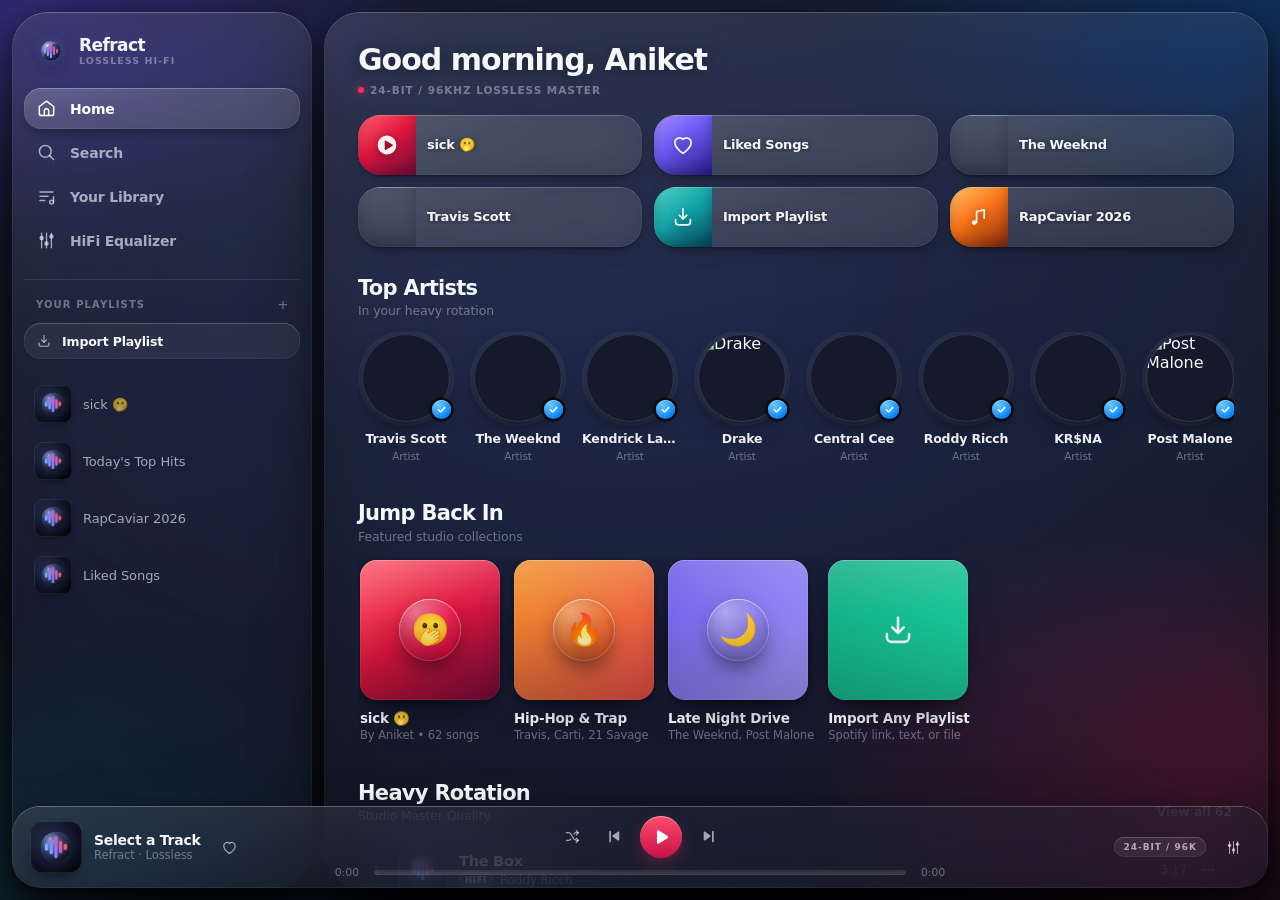
==== commit 6d1bf5f8: "feat: Liquid Glass UI overhaul + "Refract" brand identity - Rebuild the design system around one ani" ====
--- a/index.html
+++ b/index.html
@@ -3,9 +3,14 @@
 <head>
   <meta charset="UTF-8">
   <meta name="viewport" content="width=device-width, initial-scale=1.0, maximum-scale=1.0, user-scalable=no, viewport-fit=cover">
-  <title>Spotify - HiFi Lossless</title>
+  <title>Refract — Lossless Hi-Fi</title>
+  <meta name="description" content="Liquid Glass lossless music player — 24-bit / 96kHz studio masters, real-time DSP, multi-playlist import.">
   <link rel="manifest" href="manifest.json">
-  <meta name="theme-color" content="#121212">
+  <link rel="icon" href="favicon.png" sizes="48x48">
+  <link rel="apple-touch-icon" href="icon-192.png">
+  <meta name="theme-color" content="#05060b">
+  <meta name="apple-mobile-web-app-capable" content="yes">
+  <meta name="apple-mobile-web-app-status-bar-style" content="black-translucent">
   <link rel="stylesheet" href="styles.css">
   <script>
     if ('serviceWorker' in navigator) {
@@ -27,9 +32,67 @@
   <script src="https://www.youtube.com/iframe_api"></script>
   <link rel="preconnect" href="https://fonts.googleapis.com">
   <link rel="preconnect" href="https://fonts.gstatic.com" crossorigin>
-  <link href="https://fonts.googleapis.com/css2?family=Plus+Jakarta+Sans:wght@400;500;600;700;800;900&display=swap" rel="stylesheet">
+  <link rel="preconnect" href="https://fonts.cdnfonts.com" crossorigin>
+  <!-- SF Pro on Apple hardware, Onest as the open fallback, then system -->
+  <link href="https://fonts.googleapis.com/css2?family=Onest:wght@400;500;600;700;800&display=swap" rel="stylesheet">
+  <link href="https://fonts.cdnfonts.com/css/sf-pro-display" rel="stylesheet">
 </head>
 <body>
+  <!-- Liquid wallpaper: the light every glass surface refracts -->
+  <div class="liquid-wall" aria-hidden="true"></div>
+
+  <!-- ===== Shared brand mark: "Refract" — glass lens refracting a waveform ===== -->
+  <svg class="svg-defs" aria-hidden="true" focusable="false" width="0" height="0" xmlns:xlink="http://www.w3.org/1999/xlink">
+    <defs>
+      <radialGradient id="bm-halo" cx="0.5" cy="0.5" r="0.5">
+        <stop offset="0" stop-color="#6076e8" stop-opacity="0.55"/>
+        <stop offset="0.55" stop-color="#6076e8" stop-opacity="0.16"/>
+        <stop offset="1" stop-color="#6076e8" stop-opacity="0"/>
+      </radialGradient>
+      <radialGradient id="bm-lens" cx="0.31" cy="0.27" r="0.86">
+        <stop offset="0" stop-color="#96aaeb"/>
+        <stop offset="0.45" stop-color="#36426c"/>
+        <stop offset="1" stop-color="#0a0d18"/>
+      </radialGradient>
+      <linearGradient id="bm-wave" gradientUnits="userSpaceOnUse" x1="150" y1="362" x2="360" y2="150">
+        <stop offset="0" stop-color="#5ee7ff"/>
+        <stop offset="0.42" stop-color="#8f7bff"/>
+        <stop offset="0.78" stop-color="#ff4d7e"/>
+        <stop offset="1" stop-color="#ffd60a"/>
+      </linearGradient>
+      <linearGradient id="bm-rim" x1="0" y1="0" x2="1" y2="1">
+        <stop offset="0" stop-color="#fff" stop-opacity="0.85"/>
+        <stop offset="0.3" stop-color="#fff" stop-opacity="0.16"/>
+        <stop offset="0.7" stop-color="#fff" stop-opacity="0.1"/>
+        <stop offset="1" stop-color="#fff" stop-opacity="0.55"/>
+      </linearGradient>
+      <radialGradient id="bm-hot" cx="0.5" cy="0.5" r="0.5">
+        <stop offset="0" stop-color="#fff" stop-opacity="0.9"/>
+        <stop offset="1" stop-color="#fff" stop-opacity="0"/>
+      </radialGradient>
+      <clipPath id="bm-clip"><circle cx="256" cy="256" r="147"/></clipPath>
+      <filter id="bm-soft" x="-50%" y="-50%" width="200%" height="200%"><feGaussianBlur stdDeviation="7"/></filter>
+    </defs>
+    <symbol id="brand-mark" viewBox="0 0 512 512">
+      <circle cx="256" cy="256" r="258" fill="url(#bm-halo)"/>
+      <circle cx="256" cy="256" r="148" fill="url(#bm-lens)"/>
+      <g clip-path="url(#bm-clip)">
+        <g fill="url(#bm-wave)" opacity="0.85" filter="url(#bm-soft)">
+          <rect x="150" y="222" width="26" height="68" rx="13"/><rect x="196" y="186" width="26" height="140" rx="13"/>
+          <rect x="242" y="150" width="26" height="212" rx="13"/><rect x="288" y="196" width="26" height="120" rx="13"/>
+          <rect x="334" y="228" width="26" height="56" rx="13"/>
+        </g>
+        <g fill="url(#bm-wave)">
+          <rect x="150" y="222" width="26" height="68" rx="13"/><rect x="196" y="186" width="26" height="140" rx="13"/>
+          <rect x="242" y="150" width="26" height="212" rx="13"/><rect x="288" y="196" width="26" height="120" rx="13"/>
+          <rect x="334" y="228" width="26" height="56" rx="13"/>
+        </g>
+        <path d="M256 108a148 148 0 0 0-104 253 176 176 0 0 1 210-210 148 148 0 0 0-106-43Z" fill="#fff" opacity="0.2" filter="url(#bm-soft)"/>
+      </g>
+      <circle cx="256" cy="256" r="148" fill="none" stroke="url(#bm-rim)" stroke-width="4.5"/>
+      <ellipse cx="196" cy="172" rx="30" ry="22" fill="url(#bm-hot)" transform="rotate(-28 196 172)"/>
+    </symbol>
+  </svg>
   <!-- On-Screen Active Hardware-Accelerated Audio Engine (Keeps playing seamlessly) -->
   <div id="ytPlayerContainer" style="position:fixed;bottom:0;right:0;width:240px;height:180px;opacity:0.005;pointer-events:none;z-index:-999;overflow:hidden;">
     <div id="ytPlayerTarget"></div>
@@ -39,28 +102,28 @@
     <!-- DESKTOP SIDEBAR (Visible on Desktop / PC >= 850px) -->
     <aside class="desktop-sidebar">
       <div class="desktop-logo-row">
-        <svg viewBox="0 0 24 24" class="desktop-spotify-icon" fill="#1db954"><path d="M12 2C6.477 2 2 6.477 2 12s4.477 10 10 10 10-4.477 10-10S17.523 2 12 2zm4.586 14.424c-.18.295-.563.387-.857.207-2.35-1.435-5.308-1.76-8.792-.963-.335.077-.67-.133-.746-.468-.077-.334.132-.67.467-.746 3.809-.871 7.077-.496 9.721 1.113.294.18.386.563.207.857zm1.224-2.72c-.226.367-.707.482-1.074.256-2.69-1.653-6.79-2.131-9.97-1.165-.413.125-.85-.107-.975-.521-.125-.414.108-.85.522-.975 3.633-1.103 8.147-.568 11.241 1.33.367.227.482.708.256 1.075zm.105-2.835C14.692 8.95 8.085 8.733 4.71 9.757c-.495.15-.99-.12-1.14-.615-.15-.494.12-.99.615-1.14 3.94-1.196 11.233-.943 15.034 1.314.444.264.589.84.325 1.284-.264.444-.84.59-1.284.325z"/></svg>
+        <svg class="desktop-spotify-icon" viewBox="0 0 512 512" aria-hidden="true"><use href="#brand-mark" xlink:href="#brand-mark"/></svg>
         <div class="desktop-logo-text">
-          <span class="desktop-app-title">Spotify</span>
-          <span class="desktop-app-sub">HiFi Lossless</span>
+          <span class="desktop-app-title">Refract</span>
+          <span class="desktop-app-sub">Lossless Hi-Fi</span>
         </div>
       </div>
 
       <nav class="desktop-nav-menu">
         <button class="desktop-nav-item active" data-target="viewHome" id="dtNavHome">
-          <svg viewBox="0 0 24 24" fill="currentColor"><path d="M12.5 3.247a1 1 0 0 0-1 0L4 7.577V20h4.5v-6a1 1 0 0 1 1-1h5a1 1 0 0 1 1 1v6H20V7.577l-7.5-4.33zm-2-1.732a3 3 0 0 1 3 0l7.5 4.33A2 2 0 0 1 22 7.577V21a1 1 0 0 1-1 1h-6.5a1 1 0 0 1-1-1v-5h-3v5a1 1 0 0 1-1 1H3a1 1 0 0 1-1-1V7.577a2 2 0 0 1 .9-1.732l7.6-4.33z"/></svg>
+          <svg viewBox="0 0 24 24" fill="none" stroke="currentColor" stroke-width="1.7" stroke-linecap="round" stroke-linejoin="round"><path d="M3.8 9.7 12 3.6l8.2 6.1v8a2.4 2.4 0 0 1-2.4 2.4H6.2a2.4 2.4 0 0 1-2.4-2.4Z"/><path d="M9.5 20.1v-5.2a2.5 2.5 0 0 1 5 0v5.2"/></svg>
           <span>Home</span>
         </button>
         <button class="desktop-nav-item" data-target="viewSearch" id="dtNavSearch">
-          <svg viewBox="0 0 24 24" fill="currentColor"><path d="M10.533 1.279c-5.18 0-9.407 4.14-9.407 9.279s4.226 9.279 9.407 9.279c2.234 0 4.29-.77 5.907-2.058l4.353 4.353a1 1 0 1 0 1.414-1.414l-4.344-4.344a9.157 9.157 0 0 0 2.077-5.816c0-5.14-4.226-9.28-9.407-9.28zm-7.407 9.279c0-4.006 3.302-7.28 7.407-7.28s7.407 3.274 7.407 7.28-3.302 7.279-7.407 7.279-7.407-3.273-7.407-7.28z"/></svg>
+          <svg viewBox="0 0 24 24" fill="none" stroke="currentColor" stroke-width="1.7" stroke-linecap="round" stroke-linejoin="round"><circle cx="10.6" cy="10.6" r="6.7"/><path d="m15.6 15.6 4.5 4.5"/></svg>
           <span>Search</span>
         </button>
         <button class="desktop-nav-item" data-target="viewLibrary" id="dtNavLibrary">
-          <svg viewBox="0 0 24 24" fill="currentColor"><path d="M3 22a1 1 0 0 1-1-1V3a1 1 0 0 1 2 0v18a1 1 0 0 1-1 1zM15.5 2.134A1 1 0 0 0 14 3v18a1 1 0 0 0 1 1h6a1 1 0 0 0 1-1V3a1 1 0 0 0-1.5-.866L15.5 2.134zM9 4.24a1 1 0 0 0-1.225-.733l-4 1.072A1 1 0 0 0 3 5.551V21a1 1 0 0 0 1 1h4a1 1 0 0 0 1-1V4.24z"/></svg>
+          <svg viewBox="0 0 24 24" fill="none" stroke="currentColor" stroke-width="1.7" stroke-linecap="round" stroke-linejoin="round"><path d="M4.6 6.9h14.8M4.6 11.7h9.2M4.6 16.5h5.4"/><path d="M20 12.3v5.9"/><circle cx="17.8" cy="18.4" r="2.2"/></svg>
           <span>Your Library</span>
         </button>
         <button class="desktop-nav-item" data-target="viewEQ" id="dtNavEQ">
-          <svg viewBox="0 0 24 24" fill="currentColor"><line x1="4" y1="21" x2="4" y2="14" stroke="currentColor" stroke-width="2"/><line x1="4" y1="10" x2="4" y2="3" stroke="currentColor" stroke-width="2"/><line x1="12" y1="21" x2="12" y2="12" stroke="currentColor" stroke-width="2"/><line x1="12" y1="8" x2="12" y2="3" stroke="currentColor" stroke-width="2"/><line x1="20" y1="21" x2="20" y2="16" stroke="currentColor" stroke-width="2"/><line x1="20" y1="12" x2="20" y2="3" stroke="currentColor" stroke-width="2"/></svg>
+          <svg viewBox="0 0 24 24" fill="none" stroke="currentColor" stroke-width="1.7" stroke-linecap="round" stroke-linejoin="round"><path d="M6.4 3.6v16.8M12 3.6v16.8M17.6 3.6v16.8" stroke-width="1.5"/><circle cx="6.4" cy="9.2" r="2.5" fill="currentColor" stroke="none"/><circle cx="12" cy="15.4" r="2.5" fill="currentColor" stroke="none"/><circle cx="17.6" cy="7.4" r="2.5" fill="currentColor" stroke="none"/></svg>
           <span>HiFi Equalizer</span>
         </button>
       </nav>
@@ -72,7 +135,7 @@
         </div>
         <div class="desktop-sidebar-actions">
           <button class="desktop-action-btn" id="desktopBtnImport">
-            <svg viewBox="0 0 24 24" fill="currentColor"><path d="M19 9h-4V3H9v6H5l7 7 7-7zM5 18v2h14v-2H5z"/></svg>
+            <svg viewBox="0 0 24 24" fill="none" stroke="currentColor" stroke-width="1.7" stroke-linecap="round" stroke-linejoin="round"><path d="M12 3.8v9.8"/><path d="m8.2 10.2 3.8 3.8 3.8-3.8"/><path d="M4.6 14.6v2.3a3 3 0 0 0 3 3h8.8a3 3 0 0 0 3-3v-2.3"/></svg>
             <span>Import Playlist</span>
           </button>
         </div>
@@ -95,10 +158,10 @@
 
         <div class="topbar-right">
           <button class="topbar-icon-btn" id="btnOpenImportTop" title="Import Playlist">
-            <svg viewBox="0 0 24 24" fill="currentColor"><path d="M19 13h-6v6h-2v-6H5v-2h6V5h2v6h6v2z"/></svg>
+            <svg viewBox="0 0 24 24" fill="none" stroke="currentColor" stroke-width="1.7" stroke-linecap="round" stroke-linejoin="round"><path d="M12 5.2v13.6M5.2 12h13.6" stroke-width="1.9"/></svg>
           </button>
           <button class="topbar-icon-btn" id="btnToggleEQ" title="Equalizer DSP">
-            <svg viewBox="0 0 24 24" fill="currentColor"><line x1="4" y1="21" x2="4" y2="14" stroke="currentColor" stroke-width="2"/><line x1="4" y1="10" x2="4" y2="3" stroke="currentColor" stroke-width="2"/><line x1="12" y1="21" x2="12" y2="12" stroke="currentColor" stroke-width="2"/><line x1="12" y1="8" x2="12" y2="3" stroke="currentColor" stroke-width="2"/><line x1="20" y1="21" x2="20" y2="16" stroke="currentColor" stroke-width="2"/><line x1="20" y1="12" x2="20" y2="3" stroke="currentColor" stroke-width="2"/></svg>
+            <svg viewBox="0 0 24 24" fill="none" stroke="currentColor" stroke-width="1.7" stroke-linecap="round" stroke-linejoin="round"><path d="M6.4 3.6v16.8M12 3.6v16.8M17.6 3.6v16.8" stroke-width="1.5"/><circle cx="6.4" cy="9.2" r="2.5" fill="currentColor" stroke="none"/><circle cx="12" cy="15.4" r="2.5" fill="currentColor" stroke="none"/><circle cx="17.6" cy="7.4" r="2.5" fill="currentColor" stroke="none"/></svg>
           </button>
         </div>
       </header>
@@ -110,24 +173,24 @@
           <!-- Ambient Dynamic Header Banner -->
           <div class="home-hero-greeting">
             <h2 id="greetingHeading">Good afternoon</h2>
-            <span class="home-hifi-status">● 24-BIT / 96kHz LOSSLESS MASTER</span>
+            <span class="home-hifi-status">24-BIT / 96kHz LOSSLESS MASTER</span>
           </div>
 
           <!-- Quick Shortcuts 2x3 Grid -->
           <div class="shortcuts-grid">
             <div class="shortcut-card" id="shortcutSick">
               <div class="shortcut-art sick-gradient">
-                <svg viewBox="0 0 24 24" fill="currentColor"><path d="M12 2C6.48 2 2 6.48 2 12s4.48 10 10 10 10-4.48 10-10S17.52 2 12 2zm-1 14.5v-9l6 4.5-6 4.5z"/></svg>
+                <svg viewBox="0 0 24 24" fill="currentColor"><path fill-rule="evenodd" clip-rule="evenodd" d="M12 2.6a9.4 9.4 0 1 0 0 18.8 9.4 9.4 0 0 0 0-18.8Zm-2.3 5.9a.9.9 0 0 1 1.35-.78l6.4 3.7a.9.9 0 0 1 0 1.56l-6.4 3.7A.9.9 0 0 1 9.7 16Z"/></svg>
               </div>
               <div class="shortcut-title">sick 🫢</div>
               <button class="shortcut-play-btn" id="quickPlaySick">
-                <svg viewBox="0 0 16 16" fill="currentColor"><polygon points="4 2 14 8 4 14 4 2"/></svg>
+                <svg viewBox="0 0 16 16" fill="currentColor"><path d="M4.4 3.3c0-1 .9-1.6 1.75-1.1l7.6 4.8c.75.5.75 1.5 0 2l-7.6 4.8c-.85.5-1.75-.1-1.75-1.1Z"/></svg>
               </button>
             </div>
 
             <div class="shortcut-card" id="shortcutLiked">
               <div class="shortcut-art liked-gradient">
-                <svg viewBox="0 0 24 24" fill="currentColor"><path d="M12 21.35l-1.45-1.32C5.4 15.36 2 12.28 2 8.5 2 5.42 4.42 3 7.5 3c1.74 0 3.41.81 4.5 2.09C13.09 3.81 14.76 3 16.5 3 19.58 3 22 5.42 22 8.5c0 3.78-3.4 6.86-8.55 11.54L12 21.35z"/></svg>
+                <svg viewBox="0 0 24 24" fill="none" stroke="currentColor" stroke-width="1.7" stroke-linecap="round" stroke-linejoin="round"><path d="M12 20.3S3.9 15.4 3.9 9.6a4.7 4.7 0 0 1 8.1-3.2 4.7 4.7 0 0 1 8.1 3.2c0 5.8-8.1 10.7-8.1 10.7Z"/></svg>
               </div>
               <div class="shortcut-title">Liked Songs</div>
             </div>
@@ -144,14 +207,14 @@
 
             <div class="shortcut-card" id="shortcutImport">
               <div class="shortcut-art import-gradient">
-                <svg viewBox="0 0 24 24" fill="currentColor"><path d="M19 9h-4V3H9v6H5l7 7 7-7zM5 18v2h14v-2H5z"/></svg>
+                <svg viewBox="0 0 24 24" fill="none" stroke="currentColor" stroke-width="1.7" stroke-linecap="round" stroke-linejoin="round"><path d="M12 3.8v9.8"/><path d="m8.2 10.2 3.8 3.8 3.8-3.8"/><path d="M4.6 14.6v2.3a3 3 0 0 0 3 3h8.8a3 3 0 0 0 3-3v-2.3"/></svg>
               </div>
               <div class="shortcut-title">Import Playlist</div>
             </div>
 
             <div class="shortcut-card" data-genre="Hip-Hop">
               <div class="shortcut-art hiphop-gradient">
-                <svg viewBox="0 0 24 24" fill="currentColor"><path d="M12 3v10.55c-.59-.34-1.27-.55-2-.55-2.21 0-4 1.79-4 4s1.79 4 4 4 4-1.79 4-4V7h4V3h-6z"/></svg>
+                <svg viewBox="0 0 24 24" fill="none" stroke="currentColor" stroke-width="1.7" stroke-linecap="round" stroke-linejoin="round"><path d="M9.6 17.4V6.5l7.6-1.7v8.3"/><circle cx="7.2" cy="17.6" r="2.4" fill="currentColor" stroke="none"/></svg>
               </div>
               <div class="shortcut-title">RapCaviar 2026</div>
             </div>
@@ -203,7 +266,7 @@
 
               <div class="playlist-card-item" id="cardImportJump">
                 <div class="card-cover-art" style="background: linear-gradient(135deg, #10ac84, #1dd1a1);">
-                  <svg viewBox="0 0 24 24" fill="currentColor" width="36" height="36"><path d="M19 9h-4V3H9v6H5l7 7 7-7zM5 18v2h14v-2H5z"/></svg>
+                  <svg viewBox="0 0 24 24" width="36" height="36" fill="none" stroke="currentColor" stroke-width="1.7" stroke-linecap="round" stroke-linejoin="round"><path d="M12 3.8v9.8"/><path d="m8.2 10.2 3.8 3.8 3.8-3.8"/><path d="M4.6 14.6v2.3a3 3 0 0 0 3 3h8.8a3 3 0 0 0 3-3v-2.3"/></svg>
                 </div>
                 <div class="card-title">Import Any Playlist</div>
                 <div class="card-subtitle">Spotify link, text, or file</div>
@@ -229,7 +292,7 @@
           <div class="search-view-header">
             <h2 class="search-main-title">Search</h2>
             <div class="spotify-search-bar">
-              <svg viewBox="0 0 24 24" fill="currentColor" class="search-bar-icon"><path d="M10.533 1.279c-5.18 0-9.407 4.14-9.407 9.279s4.226 9.279 9.407 9.279c2.234 0 4.29-.77 5.907-2.058l4.353 4.353a1 1 0 1 0 1.414-1.414l-4.344-4.344a9.157 9.157 0 0 0 2.077-5.816c0-5.14-4.226-9.28-9.407-9.28zm-7.407 9.279c0-4.006 3.302-7.28 7.407-7.28s7.407 3.274 7.407 7.28-3.302 7.279-7.407 7.279-7.407-3.273-7.407-7.28z"/></svg>
+              <svg class="search-bar-icon" viewBox="0 0 24 24" fill="none" stroke="currentColor" stroke-width="1.7" stroke-linecap="round" stroke-linejoin="round"><circle cx="10.6" cy="10.6" r="6.7"/><path d="m15.6 15.6 4.5 4.5"/></svg>
               <input type="text" id="mobileSearchInput" placeholder="What do you want to listen to?" autocomplete="off">
               <button class="clear-search-btn" id="btnClearSearch" style="display:none;">✕</button>
             </div>
@@ -318,10 +381,10 @@
             </div>
             <div class="lib-header-actions">
               <button class="lib-action-btn" id="btnOpenCreateModal" title="New Playlist">
-                <svg viewBox="0 0 24 24" fill="currentColor"><path d="M19 13h-6v6h-2v-6H5v-2h6V5h2v6h6v2z"/></svg>
+                <svg viewBox="0 0 24 24" fill="none" stroke="currentColor" stroke-width="1.7" stroke-linecap="round" stroke-linejoin="round"><path d="M12 5.2v13.6M5.2 12h13.6" stroke-width="1.9"/></svg>
               </button>
               <button class="lib-action-btn primary" id="btnOpenImportModal" title="Import Playlist">
-                <svg viewBox="0 0 24 24" fill="currentColor"><path d="M19 9h-4V3H9v6H5l7 7 7-7zM5 18v2h14v-2H5z"/></svg>
+                <svg viewBox="0 0 24 24" fill="none" stroke="currentColor" stroke-width="1.7" stroke-linecap="round" stroke-linejoin="round"><path d="M12 3.8v9.8"/><path d="m8.2 10.2 3.8 3.8 3.8-3.8"/><path d="M4.6 14.6v2.3a3 3 0 0 0 3 3h8.8a3 3 0 0 0 3-3v-2.3"/></svg>
               </button>
             </div>
           </div>
@@ -343,7 +406,7 @@
           <!-- Back button row -->
           <div class="playlist-nav-top">
             <button class="playlist-back-chevron" id="btnPlaylistBackToPrev">
-              <svg viewBox="0 0 24 24" fill="currentColor"><path d="M20 11H7.83l5.59-5.59L12 4l-8 8 8 8 1.41-1.41L7.83 13H20v-2z"/></svg>
+              <svg viewBox="0 0 24 24" fill="none" stroke="currentColor" stroke-width="1.7" stroke-linecap="round" stroke-linejoin="round"><path d="M14.8 4.6 7.4 12l7.4 7.4" stroke-width="2.1"/></svg>
             </button>
             <div class="playlist-nav-title" id="stickyPlaylistNavTitle">sick 🫢</div>
           </div>
@@ -370,19 +433,19 @@
           <div class="playlist-action-bar">
             <div class="action-left">
               <button class="circle-action-btn" id="btnExportPlaylist" title="Share / Export">
-                <svg viewBox="0 0 24 24" fill="currentColor"><path d="M18 16.08c-.76 0-1.44.3-1.96.77L8.91 12.7c.05-.23.09-.46.09-.7s-.04-.47-.09-.7l7.05-4.11c.54.5 1.25.81 2.04.81 1.66 0 3-1.34 3-3s-1.34-3-3-3-3 1.34-3 3c0 .24.04.47.09.7L8.04 9.81C7.5 9.31 6.79 9 6 9c-1.66 0-3 1.34-3 3s1.34 3 3 3c.79 0 1.5-.31 2.04-.81l7.12 4.16c-.05.21-.08.43-.08.65 0 1.61 1.31 2.92 2.92 2.92s2.92-1.31 2.92-2.92c0-1.61-1.31-2.92-2.92-2.92z"/></svg>
+                <svg viewBox="0 0 24 24" fill="none" stroke="currentColor" stroke-width="1.7" stroke-linecap="round" stroke-linejoin="round"><path d="M12 3.4v9.6"/><path d="m8.4 6.8 3.6-3.4 3.6 3.4"/><path d="M8.6 11.2H6.4a3 3 0 0 0-3 3v5.2a3 3 0 0 0 3 3h11.2a3 3 0 0 0 3-3v-5.2a3 3 0 0 0-3-3h-2.2"/></svg>
               </button>
               <button class="circle-action-btn" id="btnDeleteCustomPlaylist" title="Delete Playlist" style="display:none;">
-                <svg viewBox="0 0 24 24" fill="currentColor"><path d="M6 19c0 1.1.9 2 2 2h8c1.1 0 2-.9 2-2V7H6v12zM19 4h-3.5l-1-1h-5l-1 1H5v2h14V4z"/></svg>
+                <svg viewBox="0 0 24 24" fill="none" stroke="currentColor" stroke-width="1.7" stroke-linecap="round" stroke-linejoin="round"><path d="M4.4 7h15.2"/><path d="M9.2 7V5.6A1.6 1.6 0 0 1 10.8 4h2.4a1.6 1.6 0 0 1 1.6 1.6V7"/><path d="m6.4 7 .8 11.6A2.4 2.4 0 0 0 9.6 21h4.8a2.4 2.4 0 0 0 2.4-2.4L17.6 7"/><path d="M10.4 11v5.6M13.6 11v5.6" stroke-width="1.4"/></svg>
               </button>
             </div>
             <div class="action-right">
               <button class="circle-action-btn" id="btnShufflePlaylist" title="Shuffle">
-                <svg viewBox="0 0 24 24" fill="currentColor"><path d="M10.59 9.17L5.41 4 4 5.41l5.17 5.17 1.42-1.41zM14.5 4l2.04 2.04L4 18.59 5.41 20 17.96 7.46 20 9.5V4h-5.5zm.33 9.41l-1.41 1.41 3.13 3.13L14.5 20H20v-5.5l-2.04 2.04-3.13-3.13z"/></svg>
+                <svg viewBox="0 0 24 24" fill="none" stroke="currentColor" stroke-width="1.7" stroke-linecap="round" stroke-linejoin="round"><path d="M3.4 6.6h3.2a3.4 3.4 0 0 1 2.9 1.7l4.6 7.4a3.4 3.4 0 0 1 2.9 1.7h3.2"/><path d="M3.4 17.4h3.2a3.4 3.4 0 0 0 2.9-1.7"/><path d="M14.1 8.3a3.4 3.4 0 0 1 2.9-1.7h3.2"/><path d="m17.4 3.6 3 3-3 3M17.4 14.4l3 3-3 3"/></svg>
               </button>
               <button class="big-green-play-btn" id="heroPlayBtn" title="Play Playlist">
-                <svg id="heroPlayIcon" viewBox="0 0 24 24" fill="currentColor"><polygon points="6 4 19 12 6 20 6 4"/></svg>
-                <svg id="heroPauseIcon" viewBox="0 0 24 24" fill="currentColor" style="display:none;"><rect x="6" y="5" width="4" height="14"/><rect x="14" y="5" width="4" height="14"/></svg>
+                <svg id="heroPlayIcon" viewBox="0 0 24 24" fill="currentColor"><path d="M8.6 5.4c0-1 .9-1.6 1.7-1.1l7.6 5.4c.7.5.7 1.5 0 2l-7.6 5.4c-.8.6-1.7-.1-1.7-1.1Z"/></svg>
+                <svg id="heroPauseIcon" viewBox="0 0 24 24" style="display:none;" fill="none" stroke="currentColor" stroke-width="1.7" stroke-linecap="round" stroke-linejoin="round"><path d="M9.4 5.4v13.2M14.6 5.4v13.2" stroke-width="3.4"/></svg>
               </button>
             </div>
           </div>
@@ -395,7 +458,7 @@
         <section class="app-view" id="viewEQ">
           <div class="playlist-nav-top">
             <button class="playlist-back-chevron" id="btnEQBack">
-              <svg viewBox="0 0 24 24" fill="currentColor"><path d="M20 11H7.83l5.59-5.59L12 4l-8 8 8 8 1.41-1.41L7.83 13H20v-2z"/></svg>
+              <svg viewBox="0 0 24 24" fill="none" stroke="currentColor" stroke-width="1.7" stroke-linecap="round" stroke-linejoin="round"><path d="M14.8 4.6 7.4 12l7.4 7.4" stroke-width="2.1"/></svg>
             </button>
             <div class="playlist-nav-title">Equalizer</div>
           </div>
@@ -439,11 +502,11 @@
             <img id="artistProfileHeaderImg" src="icon-512.png" alt="Artist Banner" class="artist-hero-bg">
             <div class="artist-hero-overlay"></div>
             <button class="artist-hero-back-btn" id="btnArtistBackToPrev">
-              <svg viewBox="0 0 24 24" fill="currentColor"><path d="M20 11H7.83l5.59-5.59L12 4l-8 8 8 8 1.41-1.41L7.83 13H20v-2z"/></svg>
+              <svg viewBox="0 0 24 24" fill="none" stroke="currentColor" stroke-width="1.7" stroke-linecap="round" stroke-linejoin="round"><path d="M14.8 4.6 7.4 12l7.4 7.4" stroke-width="2.1"/></svg>
             </button>
             <div class="artist-hero-content">
               <div class="artist-hero-badge">
-                <svg viewBox="0 0 24 24" fill="#3d91f4" width="18" height="18"><path d="M12 2C6.48 2 2 6.48 2 12s4.48 10 10 10 10-4.48 10-10S17.52 2 12 2zm-2 15l-5-5 1.41-1.41L10 14.17l7.59-7.59L19 8l-9 9z"/></svg>
+                <svg viewBox="0 0 24 24" width="18" height="18" fill="#0a84ff" stroke="none"><circle cx="12" cy="12" r="9.4" fill="currentColor" stroke="none"/><path d="m7.8 12.3 3 3 5.6-5.8" fill="none" stroke="#fff" stroke-width="2.2" stroke-linecap="round" stroke-linejoin="round"/></svg>
                 <span>Verified Artist</span>
               </div>
               <h1 class="artist-hero-name" id="artistProfileName">Artist Name</h1>
@@ -453,7 +516,7 @@
 
           <div class="artist-profile-actions">
             <button class="artist-play-circle-btn" id="btnArtistPlayAll" title="Play Top Songs">
-              <svg viewBox="0 0 16 16" fill="currentColor"><polygon points="4 2 14 8 4 14 4 2"/></svg>
+              <svg viewBox="0 0 16 16" fill="currentColor"><path d="M4.4 3.3c0-1 .9-1.6 1.75-1.1l7.6 4.8c.75.5.75 1.5 0 2l-7.6 4.8c-.85.5-1.75-.1-1.75-1.1Z"/></svg>
             </button>
             <button class="follow-pill-btn" id="btnProfileFollowArtist">Follow</button>
           </div>
@@ -488,20 +551,20 @@
         </div>
         <div class="mini-track-meta">
           <div class="mini-track-title" id="currentTitle">Select a Track</div>
-          <div class="mini-track-artist" id="currentArtist">Spotify HiFi</div>
+          <div class="mini-track-artist" id="currentArtist">Refract · Lossless</div>
         </div>
       </div>
 
       <div class="mini-controls">
         <button class="mini-heart-btn" id="miniHeartBtn" title="Like">
-          <svg viewBox="0 0 24 24" fill="currentColor"><path d="M12 21.35l-1.45-1.32C5.4 15.36 2 12.28 2 8.5 2 5.42 4.42 3 7.5 3c1.74 0 3.41.81 4.5 2.09C13.09 3.81 14.76 3 16.5 3 19.58 3 22 5.42 22 8.5c0 3.78-3.4 6.86-8.55 11.54L12 21.35z"/></svg>
+          <svg viewBox="0 0 24 24" fill="none" stroke="currentColor" stroke-width="1.7" stroke-linecap="round" stroke-linejoin="round"><path d="M12 20.3S3.9 15.4 3.9 9.6a4.7 4.7 0 0 1 8.1-3.2 4.7 4.7 0 0 1 8.1 3.2c0 5.8-8.1 10.7-8.1 10.7Z"/></svg>
         </button>
         <button class="mini-play-pause-btn" id="btnPlayPause" title="Play/Pause">
-          <svg id="ctrlPlayIcon" viewBox="0 0 16 16" fill="currentColor"><polygon points="3 1 14 8 3 15 3 1"/></svg>
-          <svg id="ctrlPauseIcon" viewBox="0 0 16 16" fill="currentColor" style="display:none;"><rect x="3" y="2" width="3.5" height="12"/><rect x="9.5" y="2" width="3.5" height="12"/></svg>
+          <svg id="ctrlPlayIcon" viewBox="0 0 16 16" fill="currentColor"><path d="M4.4 3.3c0-1 .9-1.6 1.75-1.1l7.6 4.8c.75.5.75 1.5 0 2l-7.6 4.8c-.85.5-1.75-.1-1.75-1.1Z"/></svg>
+          <svg id="ctrlPauseIcon" viewBox="0 0 16 16" style="display:none;" fill="none" stroke="currentColor" stroke-width="1.7" stroke-linecap="round" stroke-linejoin="round"><path d="M5.8 3.4v11.2M11.2 3.4v11.2" stroke-width="2.7"/></svg>
         </button>
         <button class="mini-next-btn" id="btnNextTrack" title="Next Track">
-          <svg viewBox="0 0 16 16" fill="currentColor"><path d="M12.7 1a.7.7 0 0 0-.7.7v5.15L2.05 1.107A.7.7 0 0 0 1 1.714v12.572a.7.7 0 0 0 1.05.607L12 9.149V14.3a.7.7 0 0 0 .7.7h1.6a.7.7 0 0 0 .7-.7V1.7a.7.7 0 0 0-.7-.7h-1.6z"/></svg>
+          <svg viewBox="0 0 16 16" fill="none" stroke="currentColor" stroke-width="1.7" stroke-linecap="round" stroke-linejoin="round"><path fill="currentColor" stroke="none" d="M3.4 3.5c0-1 .9-1.5 1.7-1l6.6 4.5c.6.4.6 1.4 0 1.8L5.1 13.3c-.8.5-1.7 0-1.7-1Z"/><path d="M13.2 2.8v12.4" stroke-width="2.2"/></svg>
         </button>
       </div>
 
@@ -514,15 +577,15 @@
     <!-- CLEAN 3-TAB SPOTIFY MOBILE BOTTOM NAVIGATION -->
     <nav class="mobile-bottom-nav">
       <button class="mobile-nav-btn active" id="mNavHome" data-target="viewHome">
-        <svg viewBox="0 0 24 24" fill="currentColor"><path d="M12.5 3.247a1 1 0 0 0-1 0L4 7.577V20h4.5v-6a1 1 0 0 1 1-1h5a1 1 0 0 1 1 1v6H20V7.577l-7.5-4.33zm-2-1.732a3 3 0 0 1 3 0l7.5 4.33A2 2 0 0 1 22 7.577V21a1 1 0 0 1-1 1h-6.5a1 1 0 0 1-1-1v-5h-3v5a1 1 0 0 1-1 1H3a1 1 0 0 1-1-1V7.577a2 2 0 0 1 .9-1.732l7.6-4.33z"/></svg>
+        <svg viewBox="0 0 24 24" fill="none" stroke="currentColor" stroke-width="1.7" stroke-linecap="round" stroke-linejoin="round"><path d="M3.8 9.7 12 3.6l8.2 6.1v8a2.4 2.4 0 0 1-2.4 2.4H6.2a2.4 2.4 0 0 1-2.4-2.4Z"/><path d="M9.5 20.1v-5.2a2.5 2.5 0 0 1 5 0v5.2"/></svg>
         <span>Home</span>
       </button>
       <button class="mobile-nav-btn" id="mNavSearch" data-target="viewSearch">
-        <svg viewBox="0 0 24 24" fill="currentColor"><path d="M10.533 1.279c-5.18 0-9.407 4.14-9.407 9.279s4.226 9.279 9.407 9.279c2.234 0 4.29-.77 5.907-2.058l4.353 4.353a1 1 0 1 0 1.414-1.414l-4.344-4.344a9.157 9.157 0 0 0 2.077-5.816c0-5.14-4.226-9.28-9.407-9.28zm-7.407 9.279c0-4.006 3.302-7.28 7.407-7.28s7.407 3.274 7.407 7.28-3.302 7.279-7.407 7.279-7.407-3.273-7.407-7.28z"/></svg>
+        <svg viewBox="0 0 24 24" fill="none" stroke="currentColor" stroke-width="1.7" stroke-linecap="round" stroke-linejoin="round"><circle cx="10.6" cy="10.6" r="6.7"/><path d="m15.6 15.6 4.5 4.5"/></svg>
         <span>Search</span>
       </button>
       <button class="mobile-nav-btn" id="mNavLibrary" data-target="viewLibrary">
-        <svg viewBox="0 0 24 24" fill="currentColor"><path d="M3 22a1 1 0 0 1-1-1V3a1 1 0 0 1 2 0v18a1 1 0 0 1-1 1zM15.5 2.134A1 1 0 0 0 14 3v18a1 1 0 0 0 1 1h6a1 1 0 0 0 1-1V3a1 1 0 0 0-1.5-.866L15.5 2.134zM9 4.24a1 1 0 0 0-1.225-.733l-4 1.072A1 1 0 0 0 3 5.551V21a1 1 0 0 0 1 1h4a1 1 0 0 0 1-1V4.24z"/></svg>
+        <svg viewBox="0 0 24 24" fill="none" stroke="currentColor" stroke-width="1.7" stroke-linecap="round" stroke-linejoin="round"><path d="M4.6 6.9h14.8M4.6 11.7h9.2M4.6 16.5h5.4"/><path d="M20 12.3v5.9"/><circle cx="17.8" cy="18.4" r="2.2"/></svg>
         <span>Your Library</span>
       </button>
     </nav>
@@ -533,27 +596,27 @@
         <img id="desktopThumb" src="icon-192.png" class="dt-thumb" alt="Artwork" onerror="this.src='icon-192.png'">
         <div class="dt-track-info">
           <div class="dt-title" id="desktopTitle">Select a Track</div>
-          <div class="dt-artist" id="desktopArtist">Spotify HiFi</div>
+          <div class="dt-artist" id="desktopArtist">Refract · Lossless</div>
         </div>
         <button class="dt-icon-btn" id="desktopBtnHeart" title="Like">
-          <svg viewBox="0 0 24 24" fill="currentColor"><path d="M12 21.35l-1.45-1.32C5.4 15.36 2 12.28 2 8.5 2 5.42 4.42 3 7.5 3c1.74 0 3.41.81 4.5 2.09C13.09 3.81 14.76 3 16.5 3 19.58 3 22 5.42 22 8.5c0 3.78-3.4 6.86-8.55 11.54L12 21.35z"/></svg>
+          <svg viewBox="0 0 24 24" fill="none" stroke="currentColor" stroke-width="1.7" stroke-linecap="round" stroke-linejoin="round"><path d="M12 20.3S3.9 15.4 3.9 9.6a4.7 4.7 0 0 1 8.1-3.2 4.7 4.7 0 0 1 8.1 3.2c0 5.8-8.1 10.7-8.1 10.7Z"/></svg>
         </button>
       </div>
 
       <div class="dt-col-center">
         <div class="dt-controls-row">
           <button class="dt-control-btn" id="desktopBtnShuffle" title="Shuffle">
-            <svg viewBox="0 0 24 24" fill="currentColor"><path d="M10.59 9.17L5.41 4 4 5.41l5.17 5.17 1.42-1.41zM14.5 4l2.04 2.04L4 18.59 5.41 20 17.96 7.46 20 9.5V4h-5.5zm.33 9.41l-1.41 1.41 3.13 3.13L14.5 20H20v-5.5l-2.04 2.04-3.13-3.13z"/></svg>
+            <svg viewBox="0 0 24 24" fill="none" stroke="currentColor" stroke-width="1.7" stroke-linecap="round" stroke-linejoin="round"><path d="M3.4 6.6h3.2a3.4 3.4 0 0 1 2.9 1.7l4.6 7.4a3.4 3.4 0 0 1 2.9 1.7h3.2"/><path d="M3.4 17.4h3.2a3.4 3.4 0 0 0 2.9-1.7"/><path d="M14.1 8.3a3.4 3.4 0 0 1 2.9-1.7h3.2"/><path d="m17.4 3.6 3 3-3 3M17.4 14.4l3 3-3 3"/></svg>
           </button>
           <button class="dt-control-btn" id="desktopBtnPrev" title="Previous">
-            <svg viewBox="0 0 24 24" fill="currentColor"><path d="M6 6h2v12H6zm3.5 6l8.5 6V6z"/></svg>
+            <svg viewBox="0 0 24 24" fill="none" stroke="currentColor" stroke-width="1.7" stroke-linecap="round" stroke-linejoin="round"><path d="M5.8 5v14" stroke-width="2.4"/><path fill="currentColor" stroke="none" d="M18.8 6.3c0-1.1-1.2-1.7-2-1.1l-7.2 5.1a1.3 1.3 0 0 0 0 2.1l7.2 5.1c.8.6 2 0 2-1.1Z"/></svg>
           </button>
           <button class="dt-play-circle-btn" id="desktopBtnPlayPause" title="Play/Pause">
-            <svg id="desktopPlayIcon" viewBox="0 0 16 16" fill="currentColor"><polygon points="4 2 14 8 4 14 4 2"/></svg>
-            <svg id="desktopPauseIcon" viewBox="0 0 16 16" fill="currentColor" style="display:none;"><rect x="3" y="2" width="3.5" height="12"/><rect x="9.5" y="2" width="3.5" height="12"/></svg>
+            <svg id="desktopPlayIcon" viewBox="0 0 16 16" fill="currentColor"><path d="M4.4 3.3c0-1 .9-1.6 1.75-1.1l7.6 4.8c.75.5.75 1.5 0 2l-7.6 4.8c-.85.5-1.75-.1-1.75-1.1Z"/></svg>
+            <svg id="desktopPauseIcon" viewBox="0 0 16 16" style="display:none;" fill="none" stroke="currentColor" stroke-width="1.7" stroke-linecap="round" stroke-linejoin="round"><path d="M5.8 3.4v11.2M11.2 3.4v11.2" stroke-width="2.7"/></svg>
           </button>
           <button class="dt-control-btn" id="desktopBtnNext" title="Next">
-            <svg viewBox="0 0 24 24" fill="currentColor"><path d="M6 18l8.5-6L6 6v12zM16 6v12h2V6h-2z"/></svg>
+            <svg viewBox="0 0 24 24" fill="none" stroke="currentColor" stroke-width="1.7" stroke-linecap="round" stroke-linejoin="round"><path fill="currentColor" stroke="none" d="M5.2 6.3c0-1.1 1.2-1.7 2-1.1l7.2 5.1c.7.5.7 1.5 0 2.1l-7.2 5.1c-.8.5-2 0-2-1.1Z"/><path d="M18.2 5v14" stroke-width="2.4"/></svg>
           </button>
         </div>
         <div class="dt-slider-row">
@@ -568,7 +631,7 @@
       <div class="dt-col-right">
         <span class="badge-hifi">24-BIT / 96k</span>
         <button class="dt-icon-btn" id="desktopBtnEQ" title="Equalizer">
-          <svg viewBox="0 0 24 24" fill="currentColor"><line x1="4" y1="21" x2="4" y2="14" stroke="currentColor" stroke-width="2"/><line x1="4" y1="10" x2="4" y2="3" stroke="currentColor" stroke-width="2"/><line x1="12" y1="21" x2="12" y2="12" stroke="currentColor" stroke-width="2"/><line x1="12" y1="8" x2="12" y2="3" stroke="currentColor" stroke-width="2"/><line x1="20" y1="21" x2="20" y2="16" stroke="currentColor" stroke-width="2"/><line x1="20" y1="12" x2="20" y2="3" stroke="currentColor" stroke-width="2"/></svg>
+          <svg viewBox="0 0 24 24" fill="none" stroke="currentColor" stroke-width="1.7" stroke-linecap="round" stroke-linejoin="round"><path d="M6.4 3.6v16.8M12 3.6v16.8M17.6 3.6v16.8" stroke-width="1.5"/><circle cx="6.4" cy="9.2" r="2.5" fill="currentColor" stroke="none"/><circle cx="12" cy="15.4" r="2.5" fill="currentColor" stroke="none"/><circle cx="17.6" cy="7.4" r="2.5" fill="currentColor" stroke="none"/></svg>
         </button>
       </div>
     </div>
@@ -583,14 +646,14 @@
       </div>
       <div class="modal-header">
         <button class="modal-down-chevron" id="modalDismissChevron">
-          <svg viewBox="0 0 24 24" fill="currentColor"><path d="M7.41 8.59L12 13.17l4.59-4.58L18 10l-6 6-6-6 1.41-1.41z"/></svg>
+          <svg viewBox="0 0 24 24" fill="none" stroke="currentColor" stroke-width="1.7" stroke-linecap="round" stroke-linejoin="round"><path d="m5.6 9 6.4 6.4L18.4 9" stroke-width="2.1"/></svg>
         </button>
         <div class="modal-header-title">
           <span class="sub-label">PLAYING FROM PLAYLIST</span>
           <span class="main-label" id="modalPlayingPlaylistName">sick 🫢</span>
         </div>
         <button class="modal-more-btn" id="btnModalAddCurrentToPlaylist">
-          <svg viewBox="0 0 24 24" fill="currentColor"><path d="M12 8c1.1 0 2-.9 2-2s-.9-2-2-2-2 .9-2 2 .9 2 2 2zm0 2c-1.1 0-2 .9-2 2s.9 2 2 2 2-.9 2-2-.9-2-2-2zm0 6c-1.1 0-2 .9-2 2s.9 2 2 2 2-.9 2-2-.9-2-2-2z"/></svg>
+          <svg viewBox="0 0 24 24" fill="currentColor"><circle cx="5.6" cy="12" r="1.9"/><circle cx="12" cy="12" r="1.9"/><circle cx="18.4" cy="12" r="1.9"/></svg>
         </button>
       </div>
 
@@ -614,7 +677,7 @@
           <span class="modal-artist-name-link" id="modalArtistName" title="Open Artist Page">Artist Name</span>
         </div>
         <button class="modal-heart-btn active" id="modalHeartBtn">
-          <svg viewBox="0 0 24 24" fill="currentColor"><path d="M12 21.35l-1.45-1.32C5.4 15.36 2 12.28 2 8.5 2 5.42 4.42 3 7.5 3c1.74 0 3.41.81 4.5 2.09C13.09 3.81 14.76 3 16.5 3 19.58 3 22 5.42 22 8.5c0 3.78-3.4 6.86-8.55 11.54L12 21.35z"/></svg>
+          <svg viewBox="0 0 24 24" fill="none" stroke="currentColor" stroke-width="1.7" stroke-linecap="round" stroke-linejoin="round"><path d="M12 20.3S3.9 15.4 3.9 9.6a4.7 4.7 0 0 1 8.1-3.2 4.7 4.7 0 0 1 8.1 3.2c0 5.8-8.1 10.7-8.1 10.7Z"/></svg>
         </button>
       </div>
 
@@ -631,29 +694,29 @@
 
       <div class="modal-controls">
         <button class="modal-ctrl-btn" id="btnModalShuffle" title="Shuffle">
-          <svg viewBox="0 0 24 24" fill="currentColor"><path d="M10.59 9.17L5.41 4 4 5.41l5.17 5.17 1.42-1.41zM14.5 4l2.04 2.04L4 18.59 5.41 20 17.96 7.46 20 9.5V4h-5.5zm.33 9.41l-1.41 1.41 3.13 3.13L14.5 20H20v-5.5l-2.04 2.04-3.13-3.13z"/></svg>
+          <svg viewBox="0 0 24 24" fill="none" stroke="currentColor" stroke-width="1.7" stroke-linecap="round" stroke-linejoin="round"><path d="M3.4 6.6h3.2a3.4 3.4 0 0 1 2.9 1.7l4.6 7.4a3.4 3.4 0 0 1 2.9 1.7h3.2"/><path d="M3.4 17.4h3.2a3.4 3.4 0 0 0 2.9-1.7"/><path d="M14.1 8.3a3.4 3.4 0 0 1 2.9-1.7h3.2"/><path d="m17.4 3.6 3 3-3 3M17.4 14.4l3 3-3 3"/></svg>
         </button>
         <button class="modal-ctrl-btn" id="btnModalPrev" title="Previous Track">
-          <svg viewBox="0 0 24 24" fill="currentColor"><path d="M6 6h2v12H6zm3.5 6l8.5 6V6z"/></svg>
+          <svg viewBox="0 0 24 24" fill="none" stroke="currentColor" stroke-width="1.7" stroke-linecap="round" stroke-linejoin="round"><path d="M5.8 5v14" stroke-width="2.4"/><path fill="currentColor" stroke="none" d="M18.8 6.3c0-1.1-1.2-1.7-2-1.1l-7.2 5.1a1.3 1.3 0 0 0 0 2.1l7.2 5.1c.8.6 2 0 2-1.1Z"/></svg>
         </button>
         <button class="modal-play-large-circle" id="btnModalPlayPause">
-          <svg id="modalPlayIcon" viewBox="0 0 24 24" fill="currentColor"><polygon points="8 5 19 12 8 19 8 5"/></svg>
-          <svg id="modalPauseIcon" viewBox="0 0 24 24" fill="currentColor" style="display:none;"><rect x="6" y="5" width="4" height="14"/><rect x="14" y="5" width="4" height="14"/></svg>
+          <svg id="modalPlayIcon" viewBox="0 0 24 24" fill="currentColor"><path d="M8.6 5.4c0-1 .9-1.6 1.7-1.1l7.6 5.4c.7.5.7 1.5 0 2l-7.6 5.4c-.8.6-1.7-.1-1.7-1.1Z"/></svg>
+          <svg id="modalPauseIcon" viewBox="0 0 24 24" style="display:none;" fill="none" stroke="currentColor" stroke-width="1.7" stroke-linecap="round" stroke-linejoin="round"><path d="M9.4 5.4v13.2M14.6 5.4v13.2" stroke-width="3.4"/></svg>
         </button>
         <button class="modal-ctrl-btn" id="btnModalNext" title="Next Track">
-          <svg viewBox="0 0 24 24" fill="currentColor"><path d="M6 18l8.5-6L6 6v12zM16 6v12h2V6h-2z"/></svg>
+          <svg viewBox="0 0 24 24" fill="none" stroke="currentColor" stroke-width="1.7" stroke-linecap="round" stroke-linejoin="round"><path fill="currentColor" stroke="none" d="M5.2 6.3c0-1.1 1.2-1.7 2-1.1l7.2 5.1c.7.5.7 1.5 0 2.1l-7.2 5.1c-.8.5-2 0-2-1.1Z"/><path d="M18.2 5v14" stroke-width="2.4"/></svg>
         </button>
         <button class="modal-ctrl-btn active" id="btnModalAutoplay" title="Autoplay">
-          <svg viewBox="0 0 24 24" fill="currentColor"><path d="M12 4V1L8 5l4 4V6c3.31 0 6 2.69 6 6 0 1.01-.25 1.97-.7 2.8l1.46 1.46C19.54 15.03 20 13.57 20 12c0-4.42-3.58-8-8-8zm0 14c-3.31 0-6-2.69-6-6 0-1.01.25-1.97.7-2.8L5.24 7.74C4.46 8.97 4 10.43 4 12c0 4.42 3.58 8 8 8v3l4-4-4-4v3z"/></svg>
+          <svg viewBox="0 0 24 24" fill="none" stroke="currentColor" stroke-width="1.7" stroke-linecap="round" stroke-linejoin="round"><path d="M4.2 12a7.8 7.8 0 0 1 13.2-5.7"/><path d="M17.9 3.3v3.6h-3.6"/><path d="M19.8 12a7.8 7.8 0 0 1-13.2 5.7"/><path d="M6.1 20.7v-3.6h3.6"/></svg>
         </button>
       </div>
 
       <div class="modal-footer-row">
         <button class="modal-footer-pill" id="btnModalEQ">
-          <svg viewBox="0 0 24 24" fill="currentColor"><line x1="4" y1="21" x2="4" y2="14" stroke="currentColor" stroke-width="2"/><line x1="4" y1="10" x2="4" y2="3" stroke="currentColor" stroke-width="2"/><line x1="12" y1="21" x2="12" y2="12" stroke="currentColor" stroke-width="2"/><line x1="12" y1="8" x2="12" y2="3" stroke="currentColor" stroke-width="2"/><line x1="20" y1="21" x2="20" y2="16" stroke="currentColor" stroke-width="2"/><line x1="20" y1="12" x2="20" y2="3" stroke="currentColor" stroke-width="2"/></svg>
+          <svg viewBox="0 0 24 24" fill="none" stroke="currentColor" stroke-width="1.7" stroke-linecap="round" stroke-linejoin="round"><path d="M6.4 3.6v16.8M12 3.6v16.8M17.6 3.6v16.8" stroke-width="1.5"/><circle cx="6.4" cy="9.2" r="2.5" fill="currentColor" stroke="none"/><circle cx="12" cy="15.4" r="2.5" fill="currentColor" stroke="none"/><circle cx="17.6" cy="7.4" r="2.5" fill="currentColor" stroke="none"/></svg>
           <span>Equalizer</span>
         </button>
-        <span class="device-output-indicator">🎧 Spotify HiFi 96k</span>
+        <span class="device-output-indicator">Bit-perfect output · 96 kHz</span>
       </div>
 
       <!-- SCROLLABLE LOWER CONTENT: LYRICS, ABOUT ARTIST, CREDITS, NEXT IN QUEUE -->
@@ -680,7 +743,7 @@
             <div class="artist-card-hero-gradient"></div>
             <div class="artist-card-badge-row">
               <span class="verified-badge">
-                <svg viewBox="0 0 24 24" fill="#3d91f4" width="16" height="16"><path d="M12 2C6.48 2 2 6.48 2 12s4.48 10 10 10 10-4.48 10-10S17.52 2 12 2zm-2 15l-5-5 1.41-1.41L10 14.17l7.59-7.59L19 8l-9 9z"/></svg>
+                <svg viewBox="0 0 24 24" width="16" height="16" fill="#0a84ff" stroke="none"><circle cx="12" cy="12" r="9.4" fill="currentColor" stroke="none"/><path d="m7.8 12.3 3 3 5.6-5.8" fill="none" stroke="#fff" stroke-width="2.2" stroke-linecap="round" stroke-linejoin="round"/></svg>
                 Verified Artist
               </span>
             </div>
@@ -711,7 +774,7 @@
             <span class="credits-role">Producers, Composers</span>
           </div>
           <div class="credits-item">
-            <span class="credits-title">Spotify HiFi 24-Bit / 96kHz</span>
+            <span class="credits-title">Refract Master · 24-Bit / 96 kHz</span>
             <span class="credits-role">Studio Master Source</span>
           </div>
         </div>
@@ -729,7 +792,7 @@
               <span class="queue-track-artist" id="queueNextArtist">Next Artist</span>
             </div>
             <button class="queue-skip-btn" id="btnQueueSkipNext" title="Skip to this song">
-              <svg viewBox="0 0 24 24" fill="currentColor"><path d="M6 18l8.5-6L6 6v12zM16 6v12h2V6h-2z"/></svg>
+              <svg viewBox="0 0 24 24" fill="none" stroke="currentColor" stroke-width="1.7" stroke-linecap="round" stroke-linejoin="round"><path fill="currentColor" stroke="none" d="M5.2 6.3c0-1.1 1.2-1.7 2-1.1l7.2 5.1c.7.5.7 1.5 0 2.1l-7.2 5.1c-.8.5-2 0-2-1.1Z"/><path d="M18.2 5v14" stroke-width="2.4"/></svg>
             </button>
           </div>
         </div>
@@ -789,7 +852,7 @@
 
           <label class="import-input-label">Or Upload .JSON / .M3U File:</label>
           <div class="file-dropzone" id="fileDropzone">
-            <svg viewBox="0 0 24 24" fill="currentColor"><path d="M19.35 10.04C18.67 6.59 15.64 4 12 4 9.11 4 6.6 5.64 5.35 8.04 2.34 8.36 0 10.91 0 14c0 3.31 2.69 6 6 6h13c2.76 0 5-2.24 5-5 0-2.64-2.05-4.78-4.65-4.96zM14 13v4h-4v-4H7l5-5 5 5h-3z"/></svg>
+            <svg viewBox="0 0 24 24" fill="none" stroke="currentColor" stroke-width="1.7" stroke-linecap="round" stroke-linejoin="round"><path d="M7.4 18.6h9a4.3 4.3 0 0 0 .8-8.5 6.3 6.3 0 0 0-12.1 1.4A3.6 3.6 0 0 0 7.4 18.6Z"/><path d="M12 9.6v6.2M9.4 12.2 12 9.6l2.6 2.6"/></svg>
             <span>Tap to choose .json or .m3u</span>
             <input type="file" id="importFileInput" accept=".json,.m3u,.txt" style="display:none;">
           </div>
--- a/styles.css
+++ b/styles.css
@@ -1,22 +1,112 @@
+/* ============================================================================
+   LIQUID GLASS — Apple-class material design system
+   Architecture: a living "liquid wallpaper" behind everything; every chrome
+   surface is translucent glass that refracts it. Depth comes from specular
+   rims + backdrop refraction, never from opaque panels.
+   ========================================================================== */
+
+/* ---------------------------------------------------------------- 1. TOKENS */
 :root {
-  --spotify-green: #1db954;
-  --spotify-green-hover: #1ed760;
-  --spotify-green-active: #169c46;
-  --bg-black: #000000;
-  --bg-base: #121212;
-  --bg-card: #181818;
-  --bg-card-hover: #242424;
-  --bg-card-active: #2a2a2a;
-  --text-white: #ffffff;
-  --text-subdued: #b3b3b3;
-  --text-muted: #727272;
-  --border-subdued: rgba(255, 255, 255, 0.08);
-  --border-light: rgba(255, 255, 255, 0.15);
-  --font-stack: 'Plus Jakarta Sans', system-ui, -apple-system, BlinkMacSystemFont, sans-serif;
+  /* Accent — Apple Music signature rose */
+  --accent: #fa2e55;
+  --accent-hot: #ff4d6d;
+  --accent-deep: #c81046;
+  --ios-blue: #0a84ff;
+  --ios-teal: #40c8e0;
+  --ios-violet: #bf5af2;
+  --ios-gold: #ffd60a;
+
+  /* Back-compat aliases used by app.js (autoplay status tint, etc.) */
+  --spotify-green: var(--accent);
+  --spotify-green-hover: var(--accent-hot);
+  --spotify-green-active: var(--accent-deep);
+
+  /* Ink (Apple HIG label ramp) */
+  --label: #f6f7fb;
+  --label-2: rgba(236, 240, 250, 0.66);
+  --label-3: rgba(236, 240, 250, 0.40);
+  --label-4: rgba(236, 240, 250, 0.22);
+  --text-white: var(--label);
+  --text-subdued: var(--label-2);
+  --text-muted: var(--label-3);
+
+  /* Liquid wallpaper */
+  --wall-0: #05060b;
+  --wall-1: #0b0e18;
+  --wall-2: #141a2b;
+  --bg-black: var(--wall-0);
+  --bg-base: var(--wall-1);
+  --bg-card: rgba(255, 255, 255, 0.055);
+  --bg-card-hover: rgba(255, 255, 255, 0.09);
+  --bg-card-active: rgba(255, 255, 255, 0.13);
+
+  /* Glass material */
+  --glass-fill: rgba(20, 24, 36, 0.42);
+  --glass-fill-2: rgba(24, 29, 44, 0.55);
+  --glass-fill-solid: rgba(16, 19, 29, 0.82);
+  --glass-lift: linear-gradient(168deg,
+      rgba(255, 255, 255, 0.13) 0%,
+      rgba(255, 255, 255, 0.05) 38%,
+      rgba(255, 255, 255, 0.028) 100%);
+  --glass-rim: linear-gradient(155deg,
+      rgba(255, 255, 255, 0.55) 0%,
+      rgba(255, 255, 255, 0.10) 26%,
+      rgba(255, 255, 255, 0.04) 62%,
+      rgba(255, 255, 255, 0.30) 100%);
+  --glass-blur: 26px;
+  --glass-sat: 175%;
+  --hairline: rgba(255, 255, 255, 0.11);
+  --hairline-soft: rgba(255, 255, 255, 0.06);
+  --border-subdued: var(--hairline);
+  --border-light: rgba(255, 255, 255, 0.2);
+  --edge-glow: inset 0 0.5px 0 rgba(255, 255, 255, 0.5);
+  --shadow-1: 0 1px 2px rgba(0, 0, 0, 0.34), 0 6px 18px -8px rgba(0, 0, 0, 0.6);
+  --shadow-2: 0 2px 6px rgba(0, 0, 0, 0.38), 0 18px 44px -18px rgba(0, 0, 0, 0.8);
+  --shadow-3: 0 8px 24px rgba(0, 0, 0, 0.45), 0 40px 90px -30px rgba(0, 0, 0, 0.9);
+  --shadow-accent: 0 6px 20px -6px rgba(250, 46, 85, 0.55);
+
+  /* Geometry — generous Apple corner ratios */
+  --r-ss: 10px;
+  --r-xs: 13px;
+  --r-sm: 17px;
+  --r-md: 22px;
+  --r-lg: 28px;
+  --r-xl: 36px;
+  --r-2xl: 44px;
+  --r-pill: 999px;
+
+  /* Rhythm */
+  --pad: 20px;
+  --gap: 14px;
+  --gut: 18px;
+
+  /* Motion — Apple spring family */
+  --spring: cubic-bezier(0.32, 0.72, 0, 1);
+  --cover-cap: 46vh;
+  --ease-out: cubic-bezier(0.16, 1, 0.3, 1);
+  --spring-soft: cubic-bezier(0.22, 1, 0.36, 1);
+  --springy: cubic-bezier(0.34, 1.56, 0.64, 1);
+  --t-fast: 0.18s;
+  --t-med: 0.34s;
+  --t-slow: 0.6s;
+
+  /* Font */
+  --font-stack: "SF Pro Display", "SF Pro Text", -apple-system,
+    BlinkMacSystemFont, "Segoe UI Variable Display", "Segoe UI", system-ui,
+    sans-serif;
+  --font-mono: "SF Mono", ui-monospace, "JetBrains Mono", Menlo, monospace;
+  --tracking-tight: -0.026em;
+  --tracking-title: -0.034em;
+
+  /* Safe areas */
   --safe-bottom: env(safe-area-inset-bottom, 0px);
   --safe-top: env(safe-area-inset-top, 0px);
-}
-
+
+  /* Dynamic tint, written by app.js when a track loads */
+  --np-tint: #6f7bff;
+}
+
+/* --------------------------------------------------------------- 2. RESET */
 * {
   margin: 0;
   padding: 0;
@@ -25,133 +115,311 @@
   touch-action: manipulation;
 }
 
+html {
+  color-scheme: dark;
+}
+
 body {
   font-family: var(--font-stack);
-  background: var(--bg-black);
-  color: var(--text-white);
+  background: var(--wall-0);
+  color: var(--label);
   height: 100vh;
+  height: 100dvh;
   width: 100vw;
   overflow: hidden;
   user-select: none;
   -webkit-font-smoothing: antialiased;
+  -moz-osx-font-smoothing: grayscale;
+  text-rendering: optimizeLegibility;
   overscroll-behavior: none;
-}
-
+  font-feature-settings: "ss01", "cv05", "tnum" 0;
+  letter-spacing: -0.004em;
+}
+
+/* ------------------------------------------------- 3. LIQUID WALLPAPER */
+/* A sibling of the app chrome, never an ancestor, so every glass surface can
+   legitimately sample it through backdrop-filter. */
+.liquid-wall {
+  position: fixed;
+  inset: -18%;
+  z-index: 0;
+  pointer-events: none;
+  isolation: isolate;
+}
+
+.liquid-wall::before,
+.liquid-wall::after {
+  content: "";
+  position: absolute;
+  inset: 0;
+}
+
+/* Drifting iridescent fluid lights */
+.liquid-wall::before {
+  background:
+    radial-gradient(40% 34% at 12% 10%, rgba(104, 78, 240, 0.34) 0%, rgba(104, 78, 240, 0) 68%),
+    radial-gradient(44% 36% at 90% 6%, rgba(10, 132, 255, 0.26) 0%, rgba(10, 132, 255, 0) 70%),
+    radial-gradient(42% 30% at 84% 74%, rgba(250, 46, 85, 0.16) 0%, rgba(250, 46, 85, 0) 64%),
+    radial-gradient(38% 32% at 10% 84%, rgba(64, 200, 224, 0.14) 0%, rgba(64, 200, 224, 0) 68%),
+    radial-gradient(70% 60% at 50% 40%, rgba(26, 31, 52, 0.92) 0%, rgba(5, 6, 11, 0) 78%),
+    linear-gradient(180deg, var(--wall-2) 0%, var(--wall-1) 42%, var(--wall-0) 100%);
+  filter: saturate(1.15);
+  animation: liquidDrift 46s var(--spring-soft) infinite alternate;
+}
+
+/* Grain + vignette so glass has something to refract */
+.liquid-wall::after {
+  background:
+    radial-gradient(120% 90% at 50% 0%, rgba(255, 255, 255, 0.05) 0%, rgba(255, 255, 255, 0) 45%),
+    radial-gradient(130% 120% at 50% 50%, rgba(0, 0, 0, 0) 40%, rgba(0, 0, 0, 0.55) 100%),
+    url("data:image/svg+xml,%3Csvg xmlns='http://www.w3.org/2000/svg' width='140' height='140'%3E%3Cfilter id='n'%3E%3CfeTurbulence type='fractalNoise' baseFrequency='0.9' numOctaves='3' stitchTiles='stitch'/%3E%3CfeColorMatrix type='saturate' values='0'/%3E%3C/filter%3E%3Crect width='140' height='140' filter='url(%23n)' opacity='0.5'/%3E%3C/svg%3E");
+  opacity: 0.5;
+  mix-blend-mode: overlay;
+}
+
+@keyframes liquidDrift {
+  0%   { transform: translate3d(0, 0, 0) scale(1); }
+  35%  { transform: translate3d(3%, -2%, 0) scale(1.06); }
+  70%  { transform: translate3d(-2%, 3%, 0) scale(1.03); }
+  100% { transform: translate3d(2%, 1.5%, 0) scale(1.07); }
+}
+
+/* --------------------------------------------------- 4. GLASS PRIMITIVES */
+/* Rimmed glass: bright edge top-left, cool edge bottom-right. */
+.lg-rim {
+  position: relative;
+}
+
+.lg-rim::after {
+  content: "";
+  position: absolute;
+  inset: 0;
+  border-radius: inherit;
+  padding: 1px;
+  background: var(--glass-rim);
+  -webkit-mask: linear-gradient(#000 0 0) content-box, linear-gradient(#000 0 0);
+  -webkit-mask-composite: xor;
+  mask: linear-gradient(#000 0 0) content-box, linear-gradient(#000 0 0);
+  mask-composite: exclude;
+  pointer-events: none;
+  opacity: 0.85;
+}
+
+.lg-surface {
+  background: var(--glass-lift), var(--glass-fill);
+  backdrop-filter: blur(var(--glass-blur)) saturate(var(--glass-sat)) brightness(1.08);
+  -webkit-backdrop-filter: blur(var(--glass-blur)) saturate(var(--glass-sat)) brightness(1.08);
+  box-shadow: var(--edge-glow), var(--shadow-2);
+}
+
+/* Fallback for engines without backdrop-filter: keep it readable */
+@supports not ((backdrop-filter: blur(2px)) or (-webkit-backdrop-filter: blur(2px))) {
+  .lg-surface,
+  .spotify-topbar,
+  .mobile-bottom-nav,
+  .spotify-player-bar,
+  .desktop-player-bar,
+  .popup-modal-content,
+  .app-popup-modal,
+  .now-playing-modal,
+  .eq-card,
+  .now-playing-card,
+  .shortcut-card,
+  .touch-track-item,
+  .browse-category-card,
+  .category-card,
+  .circle-action-btn,
+  .chip-pill,
+  .topbar-chip,
+  .preset-pill,
+  .mode-pill,
+  .import-tab-btn,
+  .modal-footer-pill,
+  .desktop-sidebar {
+    background: rgba(13, 16, 25, 0.94) !important;
+  }
+}
+
+/* ---------------------------------------------------- 5. TYPE SCALE */
+h1, h2, h3, h4 {
+  letter-spacing: var(--tracking-title);
+  font-weight: 700;
+  line-height: 1.12;
+}
+
+/* ------------------------------------------------------- 6. APP SHELL */
 .spotify-app {
   display: flex;
   flex-direction: column;
-  height: 100vh;
+  height: 100%;
+  height: 100dvh;
   width: 100%;
   position: relative;
-  background: var(--bg-black);
-}
-
-/* MOBILE-FIRST DEFAULTS (Desktop elements hidden by default on mobile) */
-.desktop-sidebar {
-  display: none;
-}
-.desktop-player-bar {
-  display: none;
-}
-
-/* TOPBAR */
+  z-index: 1;
+  background: transparent;
+}
+
+/* TOPBAR — floating glass capsule that densifies on scroll */
 .spotify-topbar {
-  padding-top: max(38px, var(--safe-top));
-  padding-bottom: 10px;
-  padding-left: 16px;
-  padding-right: 16px;
-  background: rgba(18, 18, 18, 0.96);
-  backdrop-filter: blur(20px);
+  padding: max(14px, calc(var(--safe-top) + 10px)) 14px 12px;
   display: flex;
   align-items: center;
   justify-content: space-between;
+  gap: 10px;
   z-index: 30;
-  border-bottom: 1px solid rgba(255, 255, 255, 0.05);
   flex-shrink: 0;
+  position: relative;
+  background: transparent;
+  transition: background var(--t-med) var(--spring), box-shadow var(--t-med) var(--spring);
+}
+
+.spotify-topbar::before {
+  content: "";
+  position: absolute;
+  inset: 0 0 -18px 0;
+  background: linear-gradient(180deg, rgba(10, 12, 20, 0.72) 0%, rgba(10, 12, 20, 0.28) 62%, rgba(10, 12, 20, 0) 100%);
+  backdrop-filter: blur(18px) saturate(160%);
+  -webkit-backdrop-filter: blur(18px) saturate(160%);
+  opacity: 0;
+  transition: opacity var(--t-med) var(--spring);
+  pointer-events: none;
+}
+
+.spotify-topbar.is-scrolled::before {
+  opacity: 1;
+}
+
+.spotify-topbar > * {
+  position: relative;
+  z-index: 1;
 }
 
 .topbar-left {
   display: flex;
   align-items: center;
   gap: 12px;
+  min-width: 0;
+}
+
+.topbar-right {
+  display: flex;
+  align-items: center;
+  gap: 8px;
+  flex-shrink: 0;
 }
 
 .user-avatar-circle {
-  width: 32px;
-  height: 32px;
+  width: 36px;
+  height: 36px;
   border-radius: 50%;
-  background: linear-gradient(135deg, #1db954, #1ed760);
-  color: #000000;
-  font-weight: 800;
-  font-size: 14px;
-  display: flex;
-  align-items: center;
-  justify-content: center;
-  box-shadow: 0 2px 8px rgba(29, 185, 84, 0.3);
+  display: grid;
+  place-items: center;
+  font-size: 16px;
+  font-weight: 600;
+  color: #fff;
+  cursor: pointer;
   flex-shrink: 0;
+  background:
+    radial-gradient(120% 120% at 28% 18%, rgba(255, 255, 255, 0.44) 0%, rgba(255, 255, 255, 0) 48%),
+    rgba(255, 255, 255, 0.17);
+  box-shadow:
+    inset 0 0.5px 0 rgba(255, 255, 255, 0.7),
+    inset 0 0 0 1px rgba(255, 255, 255, 0.16),
+    inset 0 0 0 1.5px rgba(250, 46, 85, 0.3),
+    0 4px 14px -6px rgba(0, 0, 0, 0.75);
+  transition: transform var(--t-fast) var(--springy);
+}
+
+.user-avatar-circle:active {
+  transform: scale(0.9);
 }
 
 .topbar-filter-chips {
-  display: flex;
-  align-items: center;
-  gap: 8px;
+  /* iOS segmented track: every label sits on the same material, so contrast
+     never depends on what the wallpaper happens to be doing behind it.
+     No backdrop-filter here: on Android WebView a small rounded backdrop root
+     spills over its flex siblings (it painted across the profile orb). */
+  display: flex;
+  gap: 2px;
+  min-width: 0;
+  padding: 3px;
+  border-radius: var(--r-pill);
+  background: linear-gradient(180deg, rgba(255, 255, 255, 0.11) 0%, rgba(255, 255, 255, 0.055) 100%),
+    rgba(12, 15, 24, 0.34);
+  box-shadow:
+    inset 0 0.5px 0 rgba(255, 255, 255, 0.24),
+    inset 0 0 0 1px rgba(255, 255, 255, 0.07),
+    0 6px 16px -10px rgba(0, 0, 0, 0.9);
 }
 
 .topbar-chip {
-  background: rgba(255, 255, 255, 0.1);
+  font-family: inherit;
+  font-size: 12.5px;
+  font-weight: 600;
+  letter-spacing: -0.01em;
+  color: rgba(255, 255, 255, 0.62);
+  padding: 5px 13px;
+  border-radius: var(--r-pill);
+  border: 1px solid transparent;
+  background: transparent;
+  cursor: pointer;
+  white-space: nowrap;
+  transition: all var(--t-fast) var(--spring);
+  text-shadow: 0 1px 4px rgba(0, 0, 0, 0.35);
+}
+
+.topbar-chip:hover {
+  color: rgba(255, 255, 255, 0.88);
+}
+
+.topbar-chip:active {
+  transform: scale(0.94);
+}
+
+.topbar-chip.active {
+  color: #fff;
+  background: linear-gradient(180deg, rgba(255, 255, 255, 0.26) 0%, rgba(255, 255, 255, 0.13) 100%);
+  border-color: rgba(255, 255, 255, 0.26);
+  box-shadow: inset 0 0.5px 0 rgba(255, 255, 255, 0.6), inset 0 0 0 1px rgba(255, 255, 255, 0.08), 0 4px 14px -6px rgba(0, 0, 0, 0.75);
+  font-weight: 700;
+  text-shadow: none;
+}
+
+.topbar-icon-btn {
+  width: 38px;
+  height: 38px;
+  border-radius: 50%;
+  display: grid;
+  place-items: center;
+  color: var(--label);
+  cursor: pointer;
   border: none;
-  color: var(--text-white);
-  padding: 6px 14px;
-  border-radius: 500px;
-  font-size: 12px;
-  font-weight: 600;
-  cursor: pointer;
-  transition: all 0.15s ease;
-}
-
-.topbar-chip.active {
-  background: var(--spotify-green);
-  color: #000000;
-  font-weight: 700;
-}
-
-.topbar-right {
-  display: flex;
-  align-items: center;
-  gap: 8px;
-}
-
-.topbar-icon-btn {
-  width: 34px;
-  height: 34px;
-  border-radius: 50%;
-  background: rgba(255, 255, 255, 0.08);
-  border: none;
-  color: var(--text-white);
-  display: flex;
-  align-items: center;
-  justify-content: center;
-  cursor: pointer;
-  transition: background 0.15s ease;
+  background: var(--glass-lift), rgba(255, 255, 255, 0.07);
+  backdrop-filter: blur(16px) saturate(160%);
+  -webkit-backdrop-filter: blur(16px) saturate(160%);
+  box-shadow: inset 0 0.5px 0 rgba(255, 255, 255, 0.4), inset 0 0 0 1px rgba(255, 255, 255, 0.07), var(--shadow-1);
+  transition: transform var(--t-fast) var(--springy), background var(--t-fast) var(--spring);
+}
+
+.topbar-icon-btn svg {
+  width: 19px;
+  height: 19px;
 }
 
 .topbar-icon-btn:active {
-  background: rgba(255, 255, 255, 0.2);
-}
-
-.topbar-icon-btn svg {
-  width: 18px;
-  height: 18px;
-}
-
-/* BODY & VIEWS */
+  transform: scale(0.88);
+  background: rgba(255, 255, 255, 0.16);
+}
+
+/* BODY / SCROLLER */
 .spotify-body {
   flex: 1;
   overflow-y: auto;
   overflow-x: hidden;
   -webkit-overflow-scrolling: touch;
   position: relative;
-  padding-bottom: 140px; /* Space for mini-player + bottom nav */
+  padding-bottom: 168px;
+  scrollbar-width: none;
 }
 
 .spotify-body::-webkit-scrollbar {
@@ -165,182 +433,250 @@
 
 .app-view {
   display: none;
-  padding: 16px 16px 24px 16px;
-  animation: fadeIn 0.2s cubic-bezier(0.25, 1, 0.5, 1);
+  padding: 4px var(--pad) 28px;
 }
 
 .app-view.active {
   display: block;
+  animation: viewIn 0.46s var(--spring) both;
+}
+
+.app-view.active > * {
+  animation: staggerUp 0.6s var(--spring-soft) backwards;
+}
+
+.app-view.active > *:nth-child(1) { animation-delay: 0.02s; }
+.app-view.active > *:nth-child(2) { animation-delay: 0.07s; }
+.app-view.active > *:nth-child(3) { animation-delay: 0.12s; }
+.app-view.active > *:nth-child(4) { animation-delay: 0.17s; }
+.app-view.active > *:nth-child(5) { animation-delay: 0.22s; }
+.app-view.active > *:nth-child(6) { animation-delay: 0.27s; }
+
+@keyframes viewIn {
+  from { opacity: 0; transform: scale(0.985); }
+  to   { opacity: 1; transform: scale(1); }
+}
+
+@keyframes staggerUp {
+  from { opacity: 0; transform: translate3d(0, 18px, 0); }
+  to   { opacity: 1; transform: none; }
 }
 
 @keyframes fadeIn {
   from { opacity: 0; transform: translateY(6px); }
-  to { opacity: 1; transform: translateY(0); }
-}
-
-/* VIEW 1: HOME */
+  to   { opacity: 1; transform: translateY(0); }
+}
+
+/* --------------------------------------------------------- 7. HOME VIEW */
 .home-hero-greeting {
-  margin-bottom: 16px;
-  padding-top: 4px;
+  margin-bottom: 18px;
+  padding-top: 6px;
 }
 
 .home-hero-greeting h2 {
-  font-size: 24px;
-  font-weight: 800;
-  letter-spacing: -0.03em;
-  color: var(--text-white);
+  font-size: clamp(28px, 8.4vw, 34px);
+  font-weight: 700;
+  letter-spacing: var(--tracking-title);
+  line-height: 1.06;
+  text-shadow: 0 2px 18px rgba(0, 0, 0, 0.5);
 }
 
 .home-hifi-status {
-  font-size: 10px;
-  font-weight: 800;
-  letter-spacing: 0.08em;
-  color: var(--spotify-green);
-  display: block;
-  margin-top: 2px;
-}
-
-/* SHORTCUTS GRID (2x3) */
+  display: inline-flex;
+  align-items: center;
+  gap: 6px;
+  margin-top: 8px;
+  font-size: 10.5px;
+  font-weight: 700;
+  letter-spacing: 0.09em;
+  text-transform: uppercase;
+  color: var(--label-3);
+}
+
+.home-hifi-status::before {
+  content: "";
+  width: 6px;
+  height: 6px;
+  border-radius: 50%;
+  background: var(--accent);
+  box-shadow: 0 0 10px var(--accent);
+  animation: pulseDot 2.6s var(--spring-soft) infinite;
+}
+
+@keyframes pulseDot {
+  0%, 100% { opacity: 0.55; transform: scale(0.85); }
+  50%      { opacity: 1; transform: scale(1.15); }
+}
+
+/* Quick shortcuts — 2-up glass tiles */
 .shortcuts-grid {
   display: grid;
   grid-template-columns: repeat(2, 1fr);
-  gap: 8px;
-  margin-bottom: 26px;
+  gap: 10px;
+  margin-bottom: 30px;
 }
 
 .shortcut-card {
-  display: flex;
-  align-items: center;
-  background: #242424;
-  border-radius: 6px;
+  position: relative;
+  display: flex;
+  align-items: center;
+  gap: 11px;
+  min-width: 0;
+  padding: 0 10px 0 0;
+  height: 60px;
+  border-radius: var(--r-md);
   overflow: hidden;
-  position: relative;
-  height: 54px;
-  cursor: pointer;
-  transition: background 0.15s ease, transform 0.1s ease;
+  cursor: pointer;
+  background: var(--glass-lift), rgba(255, 255, 255, 0.05);
+  backdrop-filter: blur(20px) saturate(170%);
+  -webkit-backdrop-filter: blur(20px) saturate(170%);
+  box-shadow: inset 0 0.5px 0 rgba(255, 255, 255, 0.32), inset 0 0 0 1px rgba(255, 255, 255, 0.05), var(--shadow-1);
+  transition: transform var(--t-fast) var(--springy), box-shadow var(--t-fast) var(--spring);
 }
 
 .shortcut-card:active {
-  background: #333333;
-  transform: scale(0.98);
+  transform: scale(0.96);
+  box-shadow: inset 0 0.5px 0 rgba(255, 255, 255, 0.4), 0 2px 8px rgba(0, 0, 0, 0.4);
 }
 
 .shortcut-art {
-  width: 54px;
-  height: 54px;
+  width: 58px;
+  height: 60px;
   flex-shrink: 0;
-  display: flex;
-  align-items: center;
-  justify-content: center;
-  color: #ffffff;
+  display: grid;
+  place-items: center;
+  color: rgba(255, 255, 255, 0.94);
+  overflow: hidden;
+  box-shadow: inset 0 0.5px 0 rgba(255, 255, 255, 0.45), inset 0 -8px 14px rgba(0, 0, 0, 0.22);
 }
 
 .shortcut-art svg {
-  width: 22px;
-  height: 22px;
-}
-
-.sick-gradient {
-  background: linear-gradient(135deg, #e52d27 0%, #b31217 100%);
-}
-
-.liked-gradient {
-  background: linear-gradient(135deg, #450af5 0%, #c4efd9 100%);
-}
-
-.import-gradient {
-  background: linear-gradient(135deg, #10ac84 0%, #1dd1a1 100%);
-}
-
-.hiphop-gradient {
-  background: linear-gradient(135deg, #f0932b 0%, #eb4d4b 100%);
+  width: 24px;
+  height: 24px;
+  filter: drop-shadow(0 2px 5px rgba(0, 0, 0, 0.45));
 }
 
 .shortcut-title {
   font-size: 13px;
-  font-weight: 700;
-  color: var(--text-white);
-  padding: 0 10px;
-  line-height: 1.25;
+  font-weight: 600;
+  letter-spacing: -0.018em;
+  white-space: nowrap;
   overflow: hidden;
-  display: -webkit-box;
-  -webkit-line-clamp: 2;
-  -webkit-box-orient: vertical;
+  text-overflow: ellipsis;
+  min-width: 0;
+  flex: 1;
+  text-shadow: 0 1px 6px rgba(0, 0, 0, 0.45);
 }
 
 .shortcut-play-btn {
   position: absolute;
-  right: 8px;
+  right: 12px;
+  top: 50%;
+  transform: translateY(-50%);
   width: 32px;
   height: 32px;
   border-radius: 50%;
-  background: var(--spotify-green);
   border: none;
-  color: #000;
-  display: flex;
-  align-items: center;
-  justify-content: center;
-  box-shadow: 0 4px 10px rgba(0, 0, 0, 0.4);
-  cursor: pointer;
-  transition: transform 0.15s ease;
+  display: grid;
+  place-items: center;
+  cursor: pointer;
+  color: #fff;
+  background: linear-gradient(178deg, var(--accent-hot), var(--accent-deep));
+  box-shadow: inset 0 1px 0 rgba(255, 255, 255, 0.38), var(--shadow-accent);
+  opacity: 0;
+  transition: opacity var(--t-fast) var(--spring), transform var(--t-fast) var(--springy);
+}
+
+.shortcut-card:hover .shortcut-play-btn,
+.shortcut-card:active .shortcut-play-btn {
+  opacity: 1;
+}
+
+.shortcut-play-btn svg {
+  width: 13px;
+  height: 13px;
+  margin-left: 1px;
 }
 
 .shortcut-play-btn:active {
-  transform: scale(0.9);
-}
-
-.shortcut-play-btn svg {
-  width: 14px;
-  height: 14px;
-  margin-left: 2px;
-}
-
-/* SECTION BLOCKS */
+  transform: translateY(-50%) scale(0.86);
+}
+
+/* Art-directed gradient chips */
+.sick-gradient {
+  background: linear-gradient(145deg, #ff5f6d 0%, #e0173f 46%, #7a0b3c 100%);
+}
+
+.liked-gradient {
+  background: linear-gradient(145deg, #a78bfa 0%, #6d5cf6 42%, #2b1f8f 100%);
+}
+
+.import-gradient {
+  background: linear-gradient(145deg, #4fd2c4 0%, #12a3a8 48%, #06485e 100%);
+}
+
+.hiphop-gradient {
+  background: linear-gradient(145deg, #ffc46b 0%, #f97316 46%, #8a2b0e 100%);
+}
+
+/* Section headers */
 .section-block {
-  margin-bottom: 28px;
+  margin-bottom: 30px;
 }
 
 .section-header {
   display: flex;
   align-items: flex-end;
   justify-content: space-between;
+  gap: 12px;
   margin-bottom: 14px;
 }
 
 .section-header-text h3 {
-  font-size: 20px;
-  font-weight: 800;
-  letter-spacing: -0.02em;
+  font-size: 21px;
+  font-weight: 700;
+  letter-spacing: var(--tracking-title);
 }
 
 .section-header-text .section-sub {
-  font-size: 12px;
-  color: var(--text-subdued);
   display: block;
-  margin-top: 2px;
+  font-size: 12.5px;
+  font-weight: 500;
+  color: var(--label-3);
+  margin-top: 3px;
+  letter-spacing: -0.01em;
+}
+
+.section-header h3 {
+  font-size: 21px;
 }
 
 .see-all-link {
+  font-family: inherit;
+  border: none;
   background: none;
-  border: none;
-  color: var(--text-subdued);
-  font-size: 12px;
-  font-weight: 700;
-  cursor: pointer;
+  cursor: pointer;
+  font-size: 12.5px;
+  font-weight: 600;
+  color: var(--label-3);
+  padding: 4px 2px;
+  letter-spacing: -0.01em;
+  transition: color var(--t-fast) var(--spring);
 }
 
 .see-all-link:active {
-  color: var(--text-white);
-}
-
-/* ARTISTS HORIZONTAL SCROLL */
+  color: #fff;
+}
+
+/* Top artists — circles on glass */
 .artists-horizontal-scroll {
   display: flex;
   gap: 16px;
   overflow-x: auto;
-  padding-bottom: 8px;
+  padding: 2px 2px 10px;
   -webkit-overflow-scrolling: touch;
-  scroll-snap-type: x mandatory;
+  scroll-snap-type: x proximity;
+  scrollbar-width: none;
 }
 
 .artists-horizontal-scroll::-webkit-scrollbar {
@@ -348,68 +684,86 @@
 }
 
 .artist-card-bubble {
-  flex: 0 0 100px;
+  flex: 0 0 96px;
   display: flex;
   flex-direction: column;
   align-items: center;
+  gap: 9px;
   cursor: pointer;
   scroll-snap-align: start;
+  transition: transform var(--t-fast) var(--springy);
+}
+
+.artist-card-bubble:active {
+  transform: scale(0.93);
 }
 
 .artist-avatar-box {
-  width: 90px;
-  height: 90px;
+  position: relative;
+  width: 88px;
+  height: 88px;
+}
+
+.artist-avatar-img {
+  width: 88px;
+  height: 88px;
   border-radius: 50%;
-  overflow: hidden;
-  position: relative;
-  box-shadow: 0 6px 16px rgba(0, 0, 0, 0.5);
-  margin-bottom: 8px;
-  background: #242424;
-}
-
-.artist-avatar-img {
-  width: 100%;
-  height: 100%;
   object-fit: cover;
+  display: block;
+  background: var(--wall-2);
+  box-shadow:
+    inset 0 0 0 1px rgba(255, 255, 255, 0.14),
+    0 10px 26px -12px rgba(0, 0, 0, 0.9),
+    0 0 0 4px rgba(255, 255, 255, 0.05);
 }
 
 .artist-verified-dot {
   position: absolute;
-  bottom: 2px;
-  right: 2px;
-  background: #ffffff;
+  right: -1px;
+  bottom: 3px;
+  width: 19px;
+  height: 19px;
   border-radius: 50%;
-  width: 18px;
-  height: 18px;
-  display: flex;
-  align-items: center;
-  justify-content: center;
-  box-shadow: 0 2px 4px rgba(0,0,0,0.4);
+  display: grid;
+  place-items: center;
+  background: radial-gradient(120% 120% at 32% 24%, #6ecbff 0%, #0a84ff 62%, #0060df 100%);
+  box-shadow:
+    0 0 0 2.5px rgba(6, 8, 14, 0.9),
+    inset 0 0.5px 0 rgba(255, 255, 255, 0.65),
+    0 3px 8px -3px rgba(0, 0, 0, 0.8);
+}
+
+.artist-verified-dot svg {
+  width: 11px;
+  height: 11px;
+  color: #fff;
 }
 
 .artist-bubble-name {
-  font-size: 12px;
-  font-weight: 700;
-  color: var(--text-white);
+  font-size: 12.5px;
+  font-weight: 600;
+  letter-spacing: -0.012em;
+  max-width: 96px;
   text-align: center;
   white-space: nowrap;
   overflow: hidden;
   text-overflow: ellipsis;
-  width: 100%;
 }
 
 .artist-bubble-sub {
-  font-size: 10px;
-  color: var(--text-subdued);
-}
-
-/* PLAYLISTS HORIZONTAL SCROLL */
+  font-size: 10.5px;
+  color: var(--label-3);
+  margin-top: -5px;
+}
+
+/* Jump back in — square artwork cards */
 .playlists-horizontal-scroll {
   display: flex;
   gap: 14px;
   overflow-x: auto;
-  padding-bottom: 8px;
+  padding: 2px 2px 10px;
   -webkit-overflow-scrolling: touch;
+  scrollbar-width: none;
 }
 
 .playlists-horizontal-scroll::-webkit-scrollbar {
@@ -417,312 +771,456 @@
 }
 
 .playlist-card-item {
-  flex: 0 0 135px;
-  cursor: pointer;
+  flex: 0 0 140px;
+  cursor: pointer;
+  transition: transform var(--t-fast) var(--springy);
+}
+
+.playlist-card-item:active {
+  transform: scale(0.95);
 }
 
 .card-cover-art {
-  width: 135px;
-  height: 135px;
-  border-radius: 8px;
-  display: flex;
-  align-items: center;
-  justify-content: center;
-  box-shadow: 0 6px 16px rgba(0, 0, 0, 0.4);
-  margin-bottom: 8px;
+  width: 140px;
+  height: 140px;
+  border-radius: var(--r-sm);
+  display: grid;
+  place-items: center;
+  overflow: hidden;
+  position: relative;
+  color: rgba(255, 255, 255, 0.95);
+  box-shadow:
+    inset 0 0.5px 0 rgba(255, 255, 255, 0.4),
+    inset 0 0 0 1px rgba(255, 255, 255, 0.07),
+    var(--shadow-2);
+}
+
+.card-cover-art::after {
+  content: "";
+  position: absolute;
+  inset: 0;
+  background: linear-gradient(180deg, rgba(255, 255, 255, 0.16) 0%, rgba(255, 255, 255, 0) 38%, rgba(0, 0, 0, 0.22) 100%);
+  pointer-events: none;
 }
 
 .card-emoji {
-  font-size: 40px;
+  /* Apple-style glyph resting on a glass lens */
+  display: grid;
+  place-items: center;
+  width: 62px;
+  height: 62px;
+  border-radius: 50%;
+  font-size: 31px;
+  line-height: 1;
+  background: radial-gradient(125% 125% at 30% 22%, rgba(255, 255, 255, 0.42) 0%, rgba(255, 255, 255, 0.12) 46%, rgba(255, 255, 255, 0.02) 72%);
+  box-shadow:
+    inset 0 0.5px 0 rgba(255, 255, 255, 0.75),
+    inset 0 0 0 1px rgba(255, 255, 255, 0.22),
+    inset 0 -8px 14px rgba(0, 0, 0, 0.16),
+    0 12px 24px -12px rgba(0, 0, 0, 0.75);
+  backdrop-filter: blur(7px) saturate(150%);
+  -webkit-backdrop-filter: blur(7px) saturate(150%);
+  filter: drop-shadow(0 3px 8px rgba(0, 0, 0, 0.35));
+}
+
+.card-cover-art::before {
+  /* specular sweep, pointer devices only (keeps the phone GPU quiet) */
+  content: "";
+  position: absolute;
+  inset: -40% -10%;
+  background: linear-gradient(72deg, rgba(255, 255, 255, 0) 38%, rgba(255, 255, 255, 0.18) 50%, rgba(255, 255, 255, 0) 62%);
+  transform: translateX(-70%);
+  opacity: 0;
+  pointer-events: none;
+  z-index: 1;
+}
+
+@media (hover: hover) {
+  .playlist-card-item:hover .card-cover-art::before {
+    animation: glassSweep 1.15s var(--ease-out) 1;
+  }
+}
+
+@keyframes glassSweep {
+  0% { transform: translateX(-70%); opacity: 0; }
+  20% { opacity: 1; }
+  100% { transform: translateX(70%); opacity: 0; }
+}
+
+.playlist-card-item:hover .card-cover-art img,
+.playlist-card-item:active .card-cover-art img {
+  transform: scale(1.045);
+}
+
+.card-cover-art img {
+  transition: transform 0.5s var(--spring);
 }
 
 .card-title {
-  font-size: 13px;
-  font-weight: 700;
-  color: var(--text-white);
+  font-size: 13.5px;
+  font-weight: 600;
+  margin-top: 10px;
+  letter-spacing: -0.015em;
   white-space: nowrap;
   overflow: hidden;
   text-overflow: ellipsis;
 }
 
 .card-subtitle {
-  font-size: 11px;
-  color: var(--text-subdued);
+  font-size: 11.5px;
+  color: var(--label-3);
   margin-top: 2px;
   white-space: nowrap;
   overflow: hidden;
   text-overflow: ellipsis;
 }
 
-/* TOUCH TRACKLIST (High Density: 6-8 Songs Fit on Screen) */
+/* Track rows — glass list cells */
 .tracks-touch-list {
   display: flex;
   flex-direction: column;
-  gap: 4px;
+  gap: 3px;
 }
 
 .touch-track-item {
   display: flex;
   align-items: center;
-  padding: 8px 6px;
-  border-radius: 8px;
-  cursor: pointer;
-  transition: background 0.15s ease;
-  height: 56px;
+  gap: 12px;
+  padding: 8px 10px 8px 8px;
+  border-radius: var(--r-sm);
+  cursor: pointer;
+  position: relative;
+  background: transparent;
+  border: 1px solid transparent;
+  transition: background var(--t-fast) var(--spring), transform var(--t-fast) var(--springy), border-color var(--t-fast) var(--spring);
 }
 
 .touch-track-item:active {
-  background: var(--bg-card-active);
+  transform: scale(0.985);
+  background: rgba(255, 255, 255, 0.08);
 }
 
 .touch-track-item.active {
-  background: rgba(29, 185, 84, 0.1);
+  background: var(--glass-lift), rgba(255, 255, 255, 0.09);
+  border-color: rgba(255, 255, 255, 0.14);
+  backdrop-filter: blur(18px) saturate(160%);
+  -webkit-backdrop-filter: blur(18px) saturate(160%);
+  box-shadow: inset 0 0.5px 0 rgba(255, 255, 255, 0.35), var(--shadow-1);
+}
+
+.touch-track-item.active .touch-track-title {
+  color: var(--accent-hot);
+}
+
+.touch-track-item.active .track-index-num {
+  color: var(--accent-hot);
 }
 
 .track-index-num {
-  width: 22px;
-  font-size: 13px;
-  font-weight: 600;
-  color: var(--text-muted);
+  width: 20px;
+  flex-shrink: 0;
   text-align: center;
+  font-size: 12.5px;
+  font-weight: 500;
+  color: var(--label-3);
+  font-variant-numeric: tabular-nums;
+}
+
+.touch-track-art-box {
+  width: 48px;
+  height: 48px;
   flex-shrink: 0;
-  margin-right: 8px;
-}
-
-.touch-track-item.active .track-index-num {
-  color: var(--spotify-green);
-}
-
-.touch-track-art-box {
-  width: 44px;
-  height: 44px;
-  border-radius: 4px;
+  border-radius: 12px;
   overflow: hidden;
-  flex-shrink: 0;
-  margin-right: 12px;
-  background: #242424;
+  position: relative;
+  box-shadow: inset 0 0 0 1px rgba(255, 255, 255, 0.14), 0 6px 16px -8px rgba(0, 0, 0, 0.85);
 }
 
 .touch-track-img {
   width: 100%;
   height: 100%;
   object-fit: cover;
+  display: block;
+  background: var(--wall-2);
 }
 
 .touch-track-info {
   flex: 1;
   min-width: 0;
-  display: flex;
-  flex-direction: column;
-  justify-content: center;
 }
 
 .touch-track-title {
   font-size: 14.5px;
   font-weight: 600;
-  color: var(--text-white);
+  letter-spacing: -0.017em;
   white-space: nowrap;
   overflow: hidden;
   text-overflow: ellipsis;
-  line-height: 1.25;
-}
-
-.touch-track-item.active .touch-track-title {
-  color: var(--spotify-green);
-  font-weight: 700;
 }
 
 .touch-track-meta {
   display: flex;
   align-items: center;
-  gap: 6px;
-  margin-top: 2px;
-}
-
-.track-hifi-badge {
-  font-size: 8.5px;
-  font-weight: 800;
-  background: rgba(255, 255, 255, 0.12);
-  color: #ffffff;
-  padding: 1px 4px;
-  border-radius: 3px;
-  letter-spacing: 0.05em;
+  gap: 7px;
+  margin-top: 3px;
+  min-width: 0;
 }
 
 .touch-track-artist {
-  font-size: 12.5px;
-  color: var(--text-subdued);
+  font-size: 12px;
+  color: var(--label-3);
   white-space: nowrap;
   overflow: hidden;
   text-overflow: ellipsis;
+  letter-spacing: -0.01em;
+}
+
+.track-hifi-badge {
+  flex-shrink: 0;
+  font-size: 8.5px;
+  font-weight: 700;
+  letter-spacing: 0.08em;
+  text-transform: uppercase;
+  color: var(--label-2);
+  padding: 2.5px 6px;
+  border-radius: var(--r-pill);
+  background: rgba(255, 255, 255, 0.08);
+  box-shadow: inset 0 0.5px 0 rgba(255, 255, 255, 0.28), inset 0 0 0 1px rgba(255, 255, 255, 0.08);
 }
 
 .touch-track-actions {
   display: flex;
   align-items: center;
-  gap: 12px;
+  gap: 6px;
   flex-shrink: 0;
-  margin-left: 8px;
 }
 
 .touch-track-duration {
-  font-size: 12px;
-  color: var(--text-muted);
-  font-weight: 600;
+  font-size: 11.5px;
+  color: var(--label-3);
+  font-variant-numeric: tabular-nums;
+  letter-spacing: 0.01em;
 }
 
 .touch-track-btn {
-  background: none;
+  width: 30px;
+  height: 30px;
+  border-radius: 50%;
   border: none;
-  color: var(--text-subdued);
-  display: flex;
-  align-items: center;
-  justify-content: center;
-  cursor: pointer;
-  padding: 4px;
+  background: transparent;
+  color: var(--label-3);
+  display: grid;
+  place-items: center;
+  cursor: pointer;
+  transition: color var(--t-fast) var(--spring), background var(--t-fast) var(--spring), transform var(--t-fast) var(--springy);
 }
 
 .touch-track-btn svg {
-  width: 18px;
-  height: 18px;
-}
-
-/* VIEW 2: SEARCH (TRUE SPOTIFY SEARCH) */
+  width: 16px;
+  height: 16px;
+}
+
+.touch-track-btn:active {
+  color: #fff;
+  background: rgba(255, 255, 255, 0.12);
+  transform: scale(0.88);
+}
+
+/* ------------------------------------------------------- 8. SEARCH VIEW */
 .search-view-header {
-  margin-bottom: 18px;
+  padding-top: 6px;
 }
 
 .search-main-title {
-  font-size: 28px;
-  font-weight: 900;
-  letter-spacing: -0.03em;
-  margin-bottom: 12px;
+  font-size: clamp(28px, 8vw, 34px);
+  font-weight: 700;
+  letter-spacing: var(--tracking-title);
+  margin-bottom: 14px;
 }
 
 .spotify-search-bar {
-  display: flex;
-  align-items: center;
-  background: #242424;
-  border-radius: 500px;
-  padding: 12px 16px;
+  position: relative;
+  display: flex;
+  align-items: center;
   gap: 10px;
-  margin-bottom: 14px;
-  border: 1px solid rgba(255, 255, 255, 0.08);
+  padding: 0 40px 0 14px;
+  height: 46px;
+  border-radius: var(--r-md);
+  background: var(--glass-lift), rgba(255, 255, 255, 0.07);
+  backdrop-filter: blur(22px) saturate(170%);
+  -webkit-backdrop-filter: blur(22px) saturate(170%);
+  box-shadow: inset 0 0.5px 0 rgba(255, 255, 255, 0.34), inset 0 0 0 1px rgba(255, 255, 255, 0.06), var(--shadow-1);
+  transition: box-shadow var(--t-fast) var(--spring), background var(--t-fast) var(--spring);
+}
+
+.spotify-search-bar:focus-within {
+  background: rgba(255, 255, 255, 0.12);
+  box-shadow: inset 0 0.5px 0 rgba(255, 255, 255, 0.5), 0 0 0 3.5px rgba(250, 46, 85, 0.28), var(--shadow-1);
 }
 
 .search-bar-icon {
-  width: 20px;
-  height: 20px;
-  color: var(--text-subdued);
+  width: 19px;
+  height: 19px;
+  color: var(--label-3);
   flex-shrink: 0;
 }
 
 .spotify-search-bar input {
   flex: 1;
+  min-width: 0;
   border: none;
   outline: none;
   background: transparent;
-  font-size: 15px;
-  font-weight: 600;
-  color: var(--text-white);
-  font-family: var(--font-stack);
+  color: var(--label);
+  font-family: inherit;
+  font-size: 16px;
+  font-weight: 500;
+  letter-spacing: -0.015em;
 }
 
 .spotify-search-bar input::placeholder {
-  color: var(--text-subdued);
+  color: var(--label-3);
   font-weight: 500;
 }
 
 .clear-search-btn {
-  background: rgba(255, 255, 255, 0.2);
+  position: absolute;
+  right: 10px;
+  width: 26px;
+  height: 26px;
+  border-radius: 50%;
   border: none;
-  color: var(--text-white);
-  width: 20px;
-  height: 20px;
-  border-radius: 50%;
-  font-size: 11px;
-  font-weight: bold;
-  cursor: pointer;
-}
-
-.explore-filters {
+  background: rgba(255, 255, 255, 0.14);
+  color: var(--label-2);
+  font-size: 12px;
+  cursor: pointer;
+  display: grid;
+  place-items: center;
+}
+
+/* Filter chips (library + explore) */
+.filter-chips-row {
   display: flex;
   gap: 8px;
   overflow-x: auto;
-  padding-bottom: 4px;
+  padding: 14px 2px 6px;
+  scrollbar-width: none;
+}
+
+.filter-chips-row::-webkit-scrollbar {
+  display: none;
+}
+
+.chip-pill {
+  flex: 0 0 auto;
+  font-family: inherit;
+  font-size: 13px;
+  font-weight: 600;
+  letter-spacing: -0.012em;
+  color: var(--label-2);
+  padding: 8px 15px;
+  border-radius: var(--r-pill);
+  border: none;
+  cursor: pointer;
+  background: rgba(255, 255, 255, 0.07);
+  box-shadow: inset 0 0.5px 0 rgba(255, 255, 255, 0.28), inset 0 0 0 1px rgba(255, 255, 255, 0.06);
+  backdrop-filter: blur(14px) saturate(160%);
+  -webkit-backdrop-filter: blur(14px) saturate(160%);
+  transition: all var(--t-fast) var(--spring);
+}
+
+.chip-pill:active {
+  transform: scale(0.94);
+}
+
+.chip-pill.active {
+  color: #fff;
+  background: linear-gradient(160deg, rgba(255, 255, 255, 0.26), rgba(255, 255, 255, 0.1));
+  box-shadow: inset 0 0.5px 0 rgba(255, 255, 255, 0.6), 0 6px 18px -8px rgba(0, 0, 0, 0.8);
+}
+
+.explore-filters {
+  padding-bottom: 14px;
 }
 
 .explore-filters::-webkit-scrollbar {
   display: none;
 }
 
-.chip-pill {
-  background: rgba(255, 255, 255, 0.1);
-  border: none;
-  color: var(--text-white);
-  padding: 6px 14px;
-  border-radius: 500px;
-  font-size: 12px;
-  font-weight: 600;
-  white-space: nowrap;
-  cursor: pointer;
-}
-
-.chip-pill.active {
-  background: var(--spotify-green);
-  color: #000;
-  font-weight: 700;
-}
-
-/* BROWSE ALL CATEGORIES (Iconic 2-Column Angled Cards) */
+/* Browse categories — Apple Music colour tiles */
 .browse-categories-grid {
   display: grid;
   grid-template-columns: repeat(2, 1fr);
   gap: 12px;
-  margin-bottom: 24px;
-}
-
-.browse-category-card {
-  height: 96px;
-  border-radius: 8px;
-  padding: 12px;
+  margin-bottom: 26px;
+}
+
+.browse-category-card,
+.category-card {
   position: relative;
+  min-height: 104px;
+  border-radius: var(--r-md);
+  padding: 14px;
   overflow: hidden;
   cursor: pointer;
-  transition: transform 0.15s ease;
-}
-
-.browse-category-card:active {
-  transform: scale(0.97);
-}
-
-.browse-title {
-  font-size: 16px;
-  font-weight: 800;
-  color: #ffffff;
-  display: block;
-  max-width: 70%;
-  line-height: 1.2;
+  isolation: isolate;
+  box-shadow: inset 0 0.5px 0 rgba(255, 255, 255, 0.35), inset 0 0 0 1px rgba(255, 255, 255, 0.08), var(--shadow-2);
+  transition: transform var(--t-fast) var(--springy);
+  display: flex;
+  flex-direction: column;
+}
+
+.browse-category-card:active,
+.category-card:active {
+  transform: scale(0.96);
+}
+
+.browse-category-card::before,
+.category-card::before {
+  content: "";
+  position: absolute;
+  inset: 0;
+  background: radial-gradient(120% 100% at 0% 0%, rgba(255, 255, 255, 0.28) 0%, rgba(255, 255, 255, 0) 55%);
+  z-index: -1;
+}
+
+.browse-title,
+.category-name {
+  font-size: 15px;
+  font-weight: 700;
+  letter-spacing: -0.02em;
+  color: #fff;
+  z-index: 1;
+}
+
+.category-desc {
+  font-size: 11.5px;
+  font-weight: 500;
+  color: rgba(255, 255, 255, 0.66);
+  margin-top: auto;
+  z-index: 1;
 }
 
 .browse-angled-cover {
   position: absolute;
-  width: 65px;
-  height: 65px;
-  bottom: -4px;
-  right: -6px;
-  border-radius: 4px;
-  transform: rotate(25deg);
-  box-shadow: 0 4px 12px rgba(0, 0, 0, 0.4);
-}
-
-/* TRENDING SHELF */
+  right: -14px;
+  bottom: -10px;
+  width: 74px;
+  height: 74px;
+  border-radius: 14px;
+  transform: rotate(22deg) translate(10px, 8px);
+  background-size: cover;
+  background-position: center;
+  box-shadow: -8px -8px 24px rgba(0, 0, 0, 0.45), inset 0 0.5px 0 rgba(255, 255, 255, 0.4);
+}
+
+/* Trending shelf */
 .explore-trending-shelf {
   display: flex;
-  gap: 12px;
+  gap: 14px;
   overflow-x: auto;
-  padding-bottom: 8px;
-  -webkit-overflow-scrolling: touch;
+  padding: 2px 2px 10px;
+  scrollbar-width: none;
 }
 
 .explore-trending-shelf::-webkit-scrollbar {
@@ -730,147 +1228,207 @@
 }
 
 .trending-shelf-card {
-  flex: 0 0 130px;
-  background: var(--bg-card);
-  border-radius: 8px;
-  padding: 10px;
-  cursor: pointer;
+  flex: 0 0 132px;
+  cursor: pointer;
+  transition: transform var(--t-fast) var(--springy);
 }
 
 .trending-shelf-card:active {
-  background: var(--bg-card-active);
+  transform: scale(0.95);
 }
 
 .trending-shelf-art-box {
-  width: 100%;
-  aspect-ratio: 1;
-  border-radius: 6px;
+  position: relative;
+  width: 132px;
+  height: 132px;
+  border-radius: var(--r-sm);
   overflow: hidden;
-  margin-bottom: 8px;
+  box-shadow: inset 0 0 0 1px rgba(255, 255, 255, 0.14), var(--shadow-2);
 }
 
 .trending-shelf-img {
   width: 100%;
   height: 100%;
   object-fit: cover;
+  display: block;
+  background: var(--wall-2);
+}
+
+.trending-shelf-play-btn {
+  position: absolute;
+  right: 8px;
+  bottom: 8px;
+  width: 30px;
+  height: 30px;
+  border-radius: 50%;
+  border: none;
+  display: grid;
+  place-items: center;
+  cursor: pointer;
+  color: #fff;
+  background: rgba(12, 14, 22, 0.42);
+  backdrop-filter: blur(14px) saturate(160%);
+  -webkit-backdrop-filter: blur(14px) saturate(160%);
+  box-shadow: inset 0 0.5px 0 rgba(255, 255, 255, 0.55), inset 0 0 0 1px rgba(255, 255, 255, 0.16), 0 6px 16px -6px rgba(0, 0, 0, 0.9);
+  transition: transform var(--t-fast) var(--springy), background var(--t-fast) var(--spring);
+}
+
+.trending-shelf-play-btn:active {
+  transform: scale(0.86);
+  background: var(--accent);
 }
 
 .trending-shelf-title {
   font-size: 13px;
-  font-weight: 700;
+  font-weight: 600;
+  margin-top: 9px;
+  letter-spacing: -0.015em;
   white-space: nowrap;
   overflow: hidden;
   text-overflow: ellipsis;
 }
 
 .trending-shelf-artist {
-  font-size: 11px;
-  color: var(--text-subdued);
+  font-size: 11.5px;
+  color: var(--label-3);
+  margin-top: 1px;
   white-space: nowrap;
   overflow: hidden;
   text-overflow: ellipsis;
 }
 
-/* SEARCH DYNAMIC RESULTS */
+/* Search results bar */
 .search-results-bar {
   display: flex;
+  align-items: center;
   justify-content: space-between;
-  align-items: center;
-  margin-bottom: 14px;
-  padding: 0 4px;
+  gap: 10px;
+  padding: 10px 2px 14px;
 }
 
 .search-results-bar .sub-heading {
-  font-size: 16px;
-  font-weight: 800;
-}
-
-.global-tag {
-  font-size: 10px;
-  font-weight: 800;
-  color: var(--spotify-green);
-  letter-spacing: 0.05em;
-}
-
-/* VIEW 3: YOUR LIBRARY */
+  font-size: 20px;
+  font-weight: 700;
+  letter-spacing: var(--tracking-title);
+}
+
+.global-tag,
+.queue-playlist-tag {
+  font-size: 9.5px;
+  font-weight: 700;
+  letter-spacing: 0.1em;
+  text-transform: uppercase;
+  color: var(--label-3);
+  padding: 5px 9px;
+  border-radius: var(--r-pill);
+  background: rgba(255, 255, 255, 0.07);
+  box-shadow: inset 0 0.5px 0 rgba(255, 255, 255, 0.3), inset 0 0 0 1px rgba(255, 255, 255, 0.06);
+}
+
+/* ------------------------------------------------------ 9. LIBRARY VIEW */
 .library-view-header {
   display: flex;
+  align-items: center;
   justify-content: space-between;
-  align-items: center;
-  margin-bottom: 16px;
+  gap: 12px;
+  padding-top: 8px;
 }
 
 .lib-header-left {
   display: flex;
   align-items: center;
   gap: 12px;
+  min-width: 0;
 }
 
 .lib-header-left h2 {
-  font-size: 24px;
-  font-weight: 900;
-  letter-spacing: -0.02em;
+  font-size: clamp(26px, 7.4vw, 32px);
+  font-weight: 700;
+  letter-spacing: var(--tracking-title);
+}
+
+/* The floating topbar already carries the profile orb on phones — don't repeat it */
+@media (max-width: 849px) {
+  #libUserAvatar {
+    display: none;
+  }
 }
 
 .lib-header-actions {
   display: flex;
   gap: 8px;
+  flex-shrink: 0;
 }
 
 .lib-action-btn {
-  width: 36px;
-  height: 36px;
+  width: 38px;
+  height: 38px;
   border-radius: 50%;
-  background: rgba(255, 255, 255, 0.08);
   border: none;
-  color: var(--text-white);
-  display: flex;
-  align-items: center;
-  justify-content: center;
-  cursor: pointer;
+  display: grid;
+  place-items: center;
+  cursor: pointer;
+  color: var(--label);
+  background: var(--glass-lift), rgba(255, 255, 255, 0.07);
+  backdrop-filter: blur(16px) saturate(160%);
+  -webkit-backdrop-filter: blur(16px) saturate(160%);
+  box-shadow: inset 0 0.5px 0 rgba(255, 255, 255, 0.4), inset 0 0 0 1px rgba(255, 255, 255, 0.06), var(--shadow-1);
+  transition: transform var(--t-fast) var(--springy), background var(--t-fast) var(--spring);
+}
+
+.lib-action-btn svg {
+  width: 18px;
+  height: 18px;
+}
+
+.lib-action-btn:active {
+  transform: scale(0.88);
 }
 
 .lib-action-btn.primary {
-  background: var(--spotify-green);
-  color: #000;
-}
-
-.lib-action-btn svg {
-  width: 20px;
-  height: 20px;
+  color: #fff;
+  background:
+    radial-gradient(120% 120% at 30% 20%, rgba(255, 255, 255, 0.55) 0%, rgba(255, 255, 255, 0) 48%),
+    linear-gradient(160deg, var(--accent-hot), var(--accent-deep));
+  box-shadow: inset 0 0.5px 0 rgba(255, 255, 255, 0.6), var(--shadow-accent);
 }
 
 .library-playlists-grid {
   display: flex;
   flex-direction: column;
-  gap: 8px;
-  margin-top: 14px;
+  gap: 6px;
+  margin-top: 12px;
 }
 
 .lib-playlist-row {
   display: flex;
   align-items: center;
-  padding: 8px;
-  border-radius: 8px;
-  cursor: pointer;
-  transition: background 0.15s ease;
+  gap: 13px;
+  padding: 9px 12px;
+  border-radius: var(--r-md);
+  cursor: pointer;
+  background: var(--glass-lift), rgba(255, 255, 255, 0.045);
+  backdrop-filter: blur(18px) saturate(165%);
+  -webkit-backdrop-filter: blur(18px) saturate(165%);
+  box-shadow: inset 0 0.5px 0 rgba(255, 255, 255, 0.3), inset 0 0 0 1px rgba(255, 255, 255, 0.05), var(--shadow-1);
+  transition: transform var(--t-fast) var(--springy), background var(--t-fast) var(--spring);
 }
 
 .lib-playlist-row:active {
-  background: var(--bg-card-active);
+  transform: scale(0.975);
+  background: rgba(255, 255, 255, 0.1);
 }
 
 .lib-cover-art {
-  width: 60px;
-  height: 60px;
-  border-radius: 6px;
+  width: 54px;
+  height: 54px;
+  flex-shrink: 0;
+  border-radius: 14px;
+  display: grid;
+  place-items: center;
   overflow: hidden;
-  display: flex;
-  align-items: center;
-  justify-content: center;
-  margin-right: 12px;
-  flex-shrink: 0;
-  box-shadow: 0 4px 10px rgba(0,0,0,0.4);
+  color: rgba(255, 255, 255, 0.92);
+  box-shadow: inset 0 0.5px 0 rgba(255, 255, 255, 0.45), 0 6px 16px -8px rgba(0, 0, 0, 0.85);
 }
 
 .lib-cover-art img {
@@ -880,419 +1438,612 @@
 }
 
 .lib-info {
-  flex: 1;
   min-width: 0;
 }
 
 .lib-title {
-  font-size: 15px;
-  font-weight: 700;
-  color: var(--text-white);
+  font-size: 14.5px;
+  font-weight: 600;
+  letter-spacing: -0.017em;
+  white-space: nowrap;
+  overflow: hidden;
+  text-overflow: ellipsis;
 }
 
 .lib-sub {
-  font-size: 13px;
-  color: var(--text-subdued);
-  margin-top: 3px;
-}
-
-/* VIEW 4: ACTIVE PLAYLIST DETAIL (COMPACT SPOTIFY HEADER) */
-.playlist-nav-top {
+  font-size: 11.5px;
+  color: var(--label-3);
+  margin-top: 2px;
+  white-space: nowrap;
+  overflow: hidden;
+  text-overflow: ellipsis;
+}
+
+/* -------------------------------------------------- 10. PLAYLIST DETAIL */
+.playlist-nav-top,
+.eq-view-header-nav {
   display: flex;
   align-items: center;
   gap: 12px;
-  margin-bottom: 12px;
+  padding: 6px 0 12px;
 }
 
 .playlist-back-chevron {
-  background: rgba(255, 255, 255, 0.08);
-  border: none;
-  color: var(--text-white);
   width: 36px;
   height: 36px;
   border-radius: 50%;
-  display: flex;
-  align-items: center;
-  justify-content: center;
-  cursor: pointer;
+  border: none;
+  display: grid;
+  place-items: center;
+  cursor: pointer;
+  color: var(--label);
+  background: var(--glass-lift), rgba(255, 255, 255, 0.07);
+  backdrop-filter: blur(16px) saturate(160%);
+  -webkit-backdrop-filter: blur(16px) saturate(160%);
+  box-shadow: inset 0 0.5px 0 rgba(255, 255, 255, 0.4), inset 0 0 0 1px rgba(255, 255, 255, 0.06), var(--shadow-1);
+  transition: transform var(--t-fast) var(--springy);
+  flex-shrink: 0;
 }
 
 .playlist-back-chevron svg {
-  width: 20px;
-  height: 20px;
+  width: 18px;
+  height: 18px;
+}
+
+.playlist-back-chevron:active {
+  transform: scale(0.86) translateX(-1px);
 }
 
 .playlist-nav-title {
-  font-size: 16px;
-  font-weight: 700;
-  color: var(--text-white);
+  font-size: 15px;
+  font-weight: 600;
+  letter-spacing: -0.02em;
   white-space: nowrap;
   overflow: hidden;
   text-overflow: ellipsis;
 }
 
 .playlist-modern-header {
-  display: flex;
-  align-items: center;
+  position: relative;
+  display: flex;
+  flex-direction: column;
   gap: 16px;
-  padding: 8px 0 16px 0;
+  padding-bottom: 18px;
 }
 
 .playlist-header-media {
-  flex-shrink: 0;
+  position: relative;
 }
 
 .playlist-header-art {
-  width: 125px;
-  height: 125px;
-  border-radius: 8px;
-  display: flex;
-  align-items: center;
-  justify-content: center;
-  box-shadow: 0 10px 24px rgba(0, 0, 0, 0.6);
+  width: 100%;
+  aspect-ratio: 1 / 1;
+  max-width: 320px;
+  border-radius: var(--r-xl);
+  display: grid;
+  place-items: center;
+  overflow: hidden;
+  position: relative;
+  color: #fff;
+  box-shadow:
+    inset 0 0.5px 0 rgba(255, 255, 255, 0.4),
+    inset 0 0 0 1px rgba(255, 255, 255, 0.08),
+    0 30px 60px -24px rgba(0, 0, 0, 0.9);
+}
+
+.playlist-header-art::after {
+  content: "";
+  position: absolute;
+  inset: 0;
+  background: linear-gradient(180deg, rgba(255, 255, 255, 0.18) 0%, rgba(255, 255, 255, 0) 34%, rgba(0, 0, 0, 0.3) 100%);
+  pointer-events: none;
+}
+
+.playlist-header-art img {
+  width: 100% !important;
+  height: 100% !important;
+  object-fit: cover;
+  border-radius: inherit !important;
+}
+
+.sick-hero-art {
+  background: linear-gradient(150deg, #ff6a7a 0%, #e0173f 44%, #58072c 100%);
 }
 
 .playlist-art-emoji {
-  font-size: 50px;
+  font-size: 96px;
+  filter: drop-shadow(0 12px 26px rgba(0, 0, 0, 0.5));
 }
 
 .playlist-header-details {
-  flex: 1;
   min-width: 0;
 }
 
 .playlist-main-title {
-  font-size: 24px;
-  font-weight: 900;
+  font-size: clamp(28px, 8vw, 40px);
+  font-weight: 700;
+  letter-spacing: var(--tracking-title);
+  line-height: 1.04;
+}
+
+.playlist-meta-line {
+  display: flex;
+  align-items: center;
+  gap: 6px;
+  margin-top: 10px;
+  font-size: 12.5px;
+  color: var(--label-3);
+}
+
+.curator-badge {
+  font-weight: 600;
+  color: var(--label-2);
+}
+
+.meta-dot {
+  color: var(--label-4);
+}
+
+.playlist-hifi-tag {
+  display: inline-flex;
+  margin-top: 10px;
+  font-size: 9.5px;
+  font-weight: 700;
+  letter-spacing: 0.1em;
+  text-transform: uppercase;
+  color: var(--label-2);
+  padding: 5px 10px;
+  border-radius: var(--r-pill);
+  background: rgba(255, 255, 255, 0.08);
+  box-shadow: inset 0 0.5px 0 rgba(255, 255, 255, 0.34), inset 0 0 0 1px rgba(255, 255, 255, 0.07);
+}
+
+.playlist-action-bar {
+  display: flex;
+  align-items: center;
+  justify-content: space-between;
+  padding: 6px 0 18px;
+}
+
+.action-left,
+.action-right {
+  display: flex;
+  align-items: center;
+  gap: 10px;
+}
+
+.circle-action-btn {
+  width: 44px;
+  height: 44px;
+  border-radius: 50%;
+  border: none;
+  display: grid;
+  place-items: center;
+  cursor: pointer;
+  color: var(--label);
+  background: var(--glass-lift), rgba(255, 255, 255, 0.07);
+  backdrop-filter: blur(18px) saturate(165%);
+  -webkit-backdrop-filter: blur(18px) saturate(165%);
+  box-shadow: inset 0 0.5px 0 rgba(255, 255, 255, 0.42), inset 0 0 0 1px rgba(255, 255, 255, 0.06), var(--shadow-1);
+  transition: transform var(--t-fast) var(--springy), background var(--t-fast) var(--spring), color var(--t-fast) var(--spring);
+}
+
+.circle-action-btn svg {
+  width: 20px;
+  height: 20px;
+}
+
+.circle-action-btn:active {
+  transform: scale(0.88);
+}
+
+.circle-action-btn.active {
+  color: var(--accent-hot);
+  background: rgba(250, 46, 85, 0.16);
+  box-shadow: inset 0 0.5px 0 rgba(255, 255, 255, 0.4), inset 0 0 0 1px rgba(250, 46, 85, 0.4);
+}
+
+/* Primary play FAB — the one saturated object on screen */
+.big-green-play-btn {
+  position: relative;
+  width: 62px;
+  height: 62px;
+  border-radius: 50%;
+  border: none;
+  display: grid;
+  place-items: center;
+  cursor: pointer;
+  color: #fff;
+  overflow: hidden;
+  background: linear-gradient(178deg, var(--accent-hot) 0%, var(--accent) 52%, var(--accent-deep) 100%);
+  box-shadow:
+    inset 0 1px 0 rgba(255, 255, 255, 0.42),
+    inset 0 -1px 1px rgba(0, 0, 0, 0.18),
+    var(--shadow-accent),
+    0 2px 8px rgba(0, 0, 0, 0.4);
+  transition: transform var(--t-fast) var(--springy), box-shadow var(--t-fast) var(--spring);
+}
+
+.big-green-play-btn svg {
+  width: 26px;
+  height: 26px;
+  margin-left: 2px;
+  filter: drop-shadow(0 1px 3px rgba(0, 0, 0, 0.3));
+}
+
+.big-green-play-btn:active {
+  transform: scale(0.9);
+}
+
+/* Liquid sheen sweep */
+.big-green-play-btn::after,
+.dt-play-circle-btn::after,
+.modal-play-large-circle::after {
+  content: "";
+  position: absolute;
+  top: -60%;
+  left: -30%;
+  width: 42%;
+  height: 220%;
+  background: linear-gradient(90deg, rgba(255, 255, 255, 0) 0%, rgba(255, 255, 255, 0.5) 50%, rgba(255, 255, 255, 0) 100%);
+  transform: rotate(18deg) translateX(-140%);
+  pointer-events: none;
+}
+
+.big-green-play-btn:hover::after,
+.dt-play-circle-btn:hover::after,
+.modal-play-large-circle:hover::after {
+  animation: sheen 0.9s var(--spring-soft);
+}
+
+@keyframes sheen {
+  to { transform: rotate(18deg) translateX(360%); }
+}
+
+/* ------------------------------------------------------------- 11. EQ */
+.eq-view-header {
+  padding: 4px 0 18px;
+}
+
+.eq-view-header h2 {
+  font-size: clamp(26px, 7.4vw, 32px);
+  font-weight: 700;
+  letter-spacing: var(--tracking-title);
+}
+
+.eq-sub {
+  display: block;
+  font-size: 12.5px;
+  color: var(--label-3);
+  margin-top: 4px;
+}
+
+.eq-card,
+.eq-presets-card {
+  border-radius: var(--r-lg);
+  padding: 16px 16px 18px;
+  margin-bottom: 14px;
+  background: var(--glass-lift), rgba(255, 255, 255, 0.055);
+  backdrop-filter: blur(24px) saturate(175%);
+  -webkit-backdrop-filter: blur(24px) saturate(175%);
+  box-shadow: inset 0 0.5px 0 rgba(255, 255, 255, 0.34), inset 0 0 0 1px rgba(255, 255, 255, 0.05), var(--shadow-2);
+  position: relative;
+}
+
+.eq-card-header {
+  display: flex;
+  align-items: center;
+  justify-content: space-between;
+  gap: 10px;
+  margin-bottom: 14px;
+}
+
+.eq-card-header h4,
+.eq-presets-card h4 {
+  font-size: 15px;
+  font-weight: 600;
   letter-spacing: -0.02em;
-  line-height: 1.15;
-}
-
-.playlist-meta-line {
-  display: flex;
-  align-items: center;
-  gap: 6px;
-  font-size: 13px;
-  color: var(--text-subdued);
-  margin-top: 6px;
-  font-weight: 600;
-}
-
-.curator-badge {
-  color: var(--text-white);
+}
+
+.hifi-green-tag {
+  font-size: 9px;
   font-weight: 700;
-}
-
-.meta-dot {
-  color: var(--text-muted);
-}
-
-.playlist-hifi-tag {
-  font-size: 10px;
-  font-weight: 800;
-  color: var(--spotify-green);
-  letter-spacing: 0.05em;
-  display: inline-block;
-  margin-top: 6px;
-  background: rgba(29, 185, 84, 0.1);
-  padding: 2px 6px;
-  border-radius: 4px;
-}
-
-/* PLAYLIST ACTION BAR */
-.playlist-action-bar {
-  display: flex;
-  align-items: center;
-  justify-content: space-between;
-  padding: 6px 4px 14px 4px;
-}
-
-.action-left {
-  display: flex;
-  align-items: center;
-  gap: 16px;
-}
-
-.action-right {
-  display: flex;
-  align-items: center;
-  gap: 16px;
-}
-
-.circle-action-btn {
-  background: none;
-  border: none;
-  color: var(--text-subdued);
-  display: flex;
-  align-items: center;
-  justify-content: center;
-  cursor: pointer;
-  padding: 4px;
-}
-
-.circle-action-btn svg {
-  width: 24px;
-  height: 24px;
-}
-
-.circle-action-btn.active {
-  color: var(--spotify-green);
-}
-
-.big-green-play-btn {
-  width: 52px;
-  height: 52px;
-  border-radius: 50%;
-  background: var(--spotify-green);
-  border: none;
-  color: #000000;
-  display: flex;
-  align-items: center;
-  justify-content: center;
-  box-shadow: 0 6px 16px rgba(29, 185, 84, 0.4);
-  cursor: pointer;
-  transition: transform 0.1s ease;
-}
-
-.big-green-play-btn:active {
-  transform: scale(0.92);
-}
-
-.big-green-play-btn svg {
-  width: 22px;
-  height: 22px;
-  margin-left: 2px;
-}
-
-/* VIEW 5: EQUALIZER VIEW */
-.eq-view-header {
-  margin-bottom: 18px;
-}
-
-.eq-view-header h2 {
-  font-size: 24px;
-  font-weight: 900;
-}
-
-.eq-sub {
-  font-size: 12px;
-  color: var(--spotify-green);
-  font-weight: 800;
-}
-
-.eq-card {
-  background: var(--bg-card);
-  border-radius: 12px;
-  padding: 16px;
-  margin-bottom: 16px;
-}
-
-.eq-card-header {
-  display: flex;
-  justify-content: space-between;
-  align-items: center;
-  margin-bottom: 12px;
-}
-
-.eq-card-header h4 {
-  font-size: 14px;
-  font-weight: 800;
-}
-
-.hifi-green-tag {
-  font-size: 10px;
-  font-weight: 900;
-  color: var(--spotify-green);
+  letter-spacing: 0.1em;
+  text-transform: uppercase;
+  color: var(--accent-hot);
+  padding: 5px 9px;
+  border-radius: var(--r-pill);
+  background: rgba(250, 46, 85, 0.14);
+  box-shadow: inset 0 0.5px 0 rgba(255, 255, 255, 0.28), inset 0 0 0 1px rgba(250, 46, 85, 0.3);
 }
 
 #spectrumCanvas {
   width: 100%;
-  height: 100px;
-  border-radius: 6px;
-  background: #000;
+  height: 104px;
+  display: block;
+  border-radius: var(--r-xs);
+  background: rgba(0, 0, 0, 0.28);
+  box-shadow: inset 0 0 0 1px rgba(255, 255, 255, 0.06), inset 0 8px 20px rgba(0, 0, 0, 0.4);
 }
 
 .eq-sliders-row {
   display: flex;
   justify-content: space-between;
-  align-items: center;
-  height: 140px;
-  padding: 10px 0;
+  align-items: flex-start;
+  gap: 4px;
+  padding: 6px 2px 0;
 }
 
 .eq-slider-col {
   display: flex;
   flex-direction: column;
   align-items: center;
-  height: 100%;
+  gap: 8px;
   flex: 1;
 }
 
+.eq-slider-col input[type="range"],
 .eq-v-slider {
-  writing-mode: bt-lr;
-  -webkit-appearance: slider-vertical;
-  width: 8px;
-  height: 100px;
-  accent-color: var(--spotify-green);
-}
-
+  --eq-lo: 0.5;
+  --eq-hi: 0.5;
+  writing-mode: vertical-lr;
+  direction: rtl;
+  appearance: none;
+  width: 26px;
+  height: 138px;
+  background: transparent;
+  cursor: ns-resize;
+}
+
+.eq-slider-col input[type="range"]::-webkit-slider-runnable-track,
+.eq-v-slider::-webkit-slider-runnable-track {
+  /* bipolar fill: accent grows out of the 0 dB tick, plus the tick itself */
+  width: 7px;
+  border-radius: var(--r-pill);
+  background-color: rgba(255, 255, 255, 0.15);
+  background-image:
+    linear-gradient(to top, transparent calc(50% - 0.5px), rgba(255, 255, 255, 0.42) calc(50% - 0.5px) calc(50% + 0.5px), transparent calc(50% + 0.5px)),
+    linear-gradient(to top,
+      transparent 0 calc(var(--eq-lo) * 100%),
+      var(--accent-hot) calc(var(--eq-lo) * 100%) calc(var(--eq-hi) * 100%),
+      transparent calc(var(--eq-hi) * 100%) 100%);
+  box-shadow: inset 0 0 0 1px rgba(255, 255, 255, 0.10), inset 0 1px 3px rgba(0, 0, 0, 0.5);
+}
+
+.eq-slider-col input[type="range"]::-webkit-slider-thumb,
+.eq-v-slider::-webkit-slider-thumb {
+  /* fader cap, not a dot: the accent fill stays readable on both sides of it */
+  -webkit-appearance: none;
+  appearance: none;
+  width: 24px;
+  height: 15px;
+  border-radius: 8px;
+  margin-left: -8.5px;
+  background: linear-gradient(180deg, #ffffff 0%, #eff2f9 45%, #c9d1e4 46%, #e9edf7 100%);
+  box-shadow:
+    inset 0 1px 0 #fff,
+    inset 0 -1px 0 rgba(0, 0, 0, 0.16),
+    0 4px 11px -2px rgba(0, 0, 0, 0.85),
+    0 0 0 1px rgba(255, 255, 255, 0.16);
+  transition: transform var(--t-fast) var(--springy);
+}
+
+.eq-slider-col input[type="range"]:active::-webkit-slider-thumb {
+  transform: scale(1.12);
+}
+
+.eq-slider-col input[type="range"]::-moz-range-track,
+.eq-v-slider::-moz-range-track {
+  width: 7px;
+  border-radius: var(--r-pill);
+  background-color: rgba(255, 255, 255, 0.15);
+  background-image: linear-gradient(to top,
+    transparent 0 calc(var(--eq-lo) * 100%),
+    var(--accent-hot) calc(var(--eq-lo) * 100%) calc(var(--eq-hi) * 100%),
+    transparent calc(var(--eq-hi) * 100%) 100%);
+}
+
+.eq-slider-col input[type="range"]::-moz-range-thumb,
+.eq-v-slider::-moz-range-thumb {
+  width: 24px;
+  height: 15px;
+  border: none;
+  border-radius: 8px;
+  background: linear-gradient(180deg, #fff, #d3daea);
+  box-shadow: 0 4px 11px -2px rgba(0, 0, 0, 0.85);
+}
+
+.eq-band-label,
 .eq-freq-label {
-  font-size: 9px;
-  color: var(--text-subdued);
-  margin-top: 6px;
-  font-weight: 700;
+  font-size: 9.5px;
+  font-weight: 600;
+  color: var(--label-3);
+  font-variant-numeric: tabular-nums;
+  letter-spacing: 0.01em;
 }
 
 .reset-eq-btn {
-  background: rgba(255, 255, 255, 0.1);
-  border: none;
-  color: #fff;
-  padding: 4px 10px;
-  border-radius: 500px;
-  font-size: 11px;
-  font-weight: 700;
-  cursor: pointer;
-}
-
-.eq-presets-card {
-  background: var(--bg-card);
-  border-radius: 12px;
-  padding: 16px;
-}
-
-.eq-presets-card h4 {
-  font-size: 14px;
-  font-weight: 800;
-  margin-bottom: 12px;
-}
-
-.presets-row {
-  display: flex;
-  flex-wrap: wrap;
-  gap: 8px;
-}
-
-.preset-pill {
-  background: rgba(255, 255, 255, 0.08);
-  border: none;
-  color: #fff;
-  padding: 6px 14px;
-  border-radius: 500px;
+  font-family: inherit;
   font-size: 12px;
   font-weight: 600;
-  cursor: pointer;
+  color: var(--label);
+  padding: 6px 13px;
+  border-radius: var(--r-pill);
+  border: none;
+  cursor: pointer;
+  background: rgba(255, 255, 255, 0.09);
+  box-shadow: inset 0 0.5px 0 rgba(255, 255, 255, 0.36), inset 0 0 0 1px rgba(255, 255, 255, 0.07);
+  transition: transform var(--t-fast) var(--springy);
+}
+
+.reset-eq-btn:active {
+  transform: scale(0.92);
+}
+
+.presets-row {
+  display: flex;
+  gap: 8px;
+  overflow-x: auto;
+  padding: 4px 2px 4px;
+  scrollbar-width: none;
+}
+
+.presets-row::-webkit-scrollbar {
+  display: none;
+}
+
+.preset-pill {
+  flex: 0 0 auto;
+  font-family: inherit;
+  font-size: 12.5px;
+  font-weight: 600;
+  letter-spacing: -0.012em;
+  color: var(--label-2);
+  padding: 9px 15px;
+  border-radius: var(--r-pill);
+  border: none;
+  cursor: pointer;
+  background: rgba(255, 255, 255, 0.06);
+  box-shadow: inset 0 0.5px 0 rgba(255, 255, 255, 0.3), inset 0 0 0 1px rgba(255, 255, 255, 0.05);
+  transition: all var(--t-fast) var(--spring);
+}
+
+.preset-pill:active {
+  transform: scale(0.94);
 }
 
 .preset-pill.active {
-  background: var(--spotify-green);
-  color: #000;
-  font-weight: 700;
-}
-
-/* VIEW 6: ARTIST PROFILE PAGE */
+  color: #fff;
+  background:
+    radial-gradient(120% 120% at 30% 20%, rgba(255, 255, 255, 0.4) 0%, rgba(255, 255, 255, 0) 50%),
+    linear-gradient(160deg, var(--accent-hot), var(--accent-deep));
+  box-shadow: inset 0 0.5px 0 rgba(255, 255, 255, 0.55), 0 6px 18px -8px rgba(250, 46, 85, 0.7);
+}
+
+/* --------------------------------------------------- 12. ARTIST PROFILE */
 .artist-profile-hero {
   position: relative;
-  width: calc(100% + 32px);
-  margin-left: -16px;
-  margin-top: -16px;
-  height: 280px;
+  height: 260px;
+  margin: -4px calc(-1 * var(--pad)) 0;
   overflow: hidden;
   display: flex;
-  flex-direction: column;
-  justify-content: flex-end;
-  padding: 16px;
+  align-items: flex-end;
+  isolation: isolate;
 }
 
 .artist-hero-bg {
   position: absolute;
-  top: 0;
-  left: 0;
+  inset: 0;
   width: 100%;
   height: 100%;
   object-fit: cover;
-  z-index: 1;
+  object-position: center 22%;
+  filter: blur(0.4px) saturate(1.1);
+  transform: scale(1.04);
+  animation: heroBreath 22s var(--spring-soft) infinite alternate;
+}
+
+@keyframes heroBreath {
+  from { transform: scale(1.04) translateY(0); }
+  to   { transform: scale(1.12) translateY(-10px); }
 }
 
 .artist-hero-overlay {
   position: absolute;
-  top: 0;
-  left: 0;
-  width: 100%;
-  height: 100%;
-  background: linear-gradient(180deg, rgba(0,0,0,0.2) 0%, rgba(18,18,18,0.7) 60%, rgba(18,18,18,1) 100%);
-  z-index: 2;
+  inset: 0;
+  background:
+    linear-gradient(180deg, rgba(5, 6, 11, 0.5) 0%, rgba(5, 6, 11, 0.12) 34%, rgba(5, 6, 11, 0.86) 78%, var(--wall-0) 100%),
+    radial-gradient(90% 60% at 50% 100%, rgba(0, 0, 0, 0.5), rgba(0, 0, 0, 0));
 }
 
 .artist-hero-back-btn {
   position: absolute;
-  top: max(40px, var(--safe-top));
-  left: 16px;
-  z-index: 10;
-  background: rgba(0, 0, 0, 0.5);
+  top: max(12px, calc(var(--safe-top) + 8px));
+  left: var(--pad);
+  width: 34px;
+  height: 34px;
+  border-radius: 50%;
   border: none;
+  display: grid;
+  place-items: center;
+  cursor: pointer;
   color: #fff;
-  width: 36px;
-  height: 36px;
-  border-radius: 50%;
-  display: flex;
-  align-items: center;
-  justify-content: center;
-  cursor: pointer;
+  background: rgba(12, 14, 22, 0.34);
+  backdrop-filter: blur(16px) saturate(160%);
+  -webkit-backdrop-filter: blur(16px) saturate(160%);
+  box-shadow: inset 0 0.5px 0 rgba(255, 255, 255, 0.5), inset 0 0 0 1px rgba(255, 255, 255, 0.12), var(--shadow-1);
+  z-index: 2;
+  transition: transform var(--t-fast) var(--springy);
 }
 
 .artist-hero-back-btn svg {
-  width: 20px;
-  height: 20px;
+  width: 17px;
+  height: 17px;
+}
+
+.artist-hero-back-btn:active {
+  transform: scale(0.86);
 }
 
 .artist-hero-content {
   position: relative;
-  z-index: 3;
+  z-index: 1;
+  padding: 0 var(--pad) 18px;
 }
 
 .artist-hero-badge {
-  display: flex;
+  display: inline-flex;
   align-items: center;
   gap: 6px;
-  font-size: 12px;
-  color: #ffffff;
+  font-size: 10.5px;
   font-weight: 700;
-  margin-bottom: 4px;
+  letter-spacing: 0.07em;
+  text-transform: uppercase;
+  color: #fff;
+  padding: 5px 11px 5px 7px;
+  border-radius: var(--r-pill);
+  background: rgba(10, 132, 255, 0.18);
+  box-shadow: inset 0 0.5px 0 rgba(255, 255, 255, 0.4), inset 0 0 0 1px rgba(10, 132, 255, 0.5);
+  backdrop-filter: blur(12px);
+  -webkit-backdrop-filter: blur(12px);
 }
 
 .artist-hero-name {
-  font-size: 32px;
-  font-weight: 900;
-  letter-spacing: -0.03em;
-  line-height: 1.1;
+  font-size: clamp(34px, 10vw, 48px);
+  font-weight: 700;
+  letter-spacing: var(--tracking-title);
+  line-height: 1.02;
+  margin-top: 10px;
+  text-shadow: 0 4px 26px rgba(0, 0, 0, 0.65);
 }
 
 .artist-hero-listeners {
+  display: block;
   font-size: 13px;
-  color: var(--text-subdued);
-  margin-top: 4px;
-  display: block;
+  color: var(--label-2);
+  margin-top: 6px;
+  font-weight: 500;
 }
 
 .artist-profile-actions {
   display: flex;
   align-items: center;
-  gap: 16px;
-  padding: 14px 0 20px 0;
+  gap: 12px;
+  padding: 16px 0 20px;
 }
 
 .artist-play-circle-btn {
   width: 52px;
   height: 52px;
   border-radius: 50%;
-  background: var(--spotify-green);
   border: none;
-  color: #000;
-  display: flex;
-  align-items: center;
-  justify-content: center;
-  cursor: pointer;
-  box-shadow: 0 6px 16px rgba(29, 185, 84, 0.4);
+  display: grid;
+  place-items: center;
+  cursor: pointer;
+  color: #fff;
+  background: linear-gradient(178deg, var(--accent-hot), var(--accent-deep));
+  box-shadow: inset 0 1px 0 rgba(255, 255, 255, 0.4), var(--shadow-accent);
+  transition: transform var(--t-fast) var(--springy);
 }
 
 .artist-play-circle-btn svg {
@@ -1301,89 +2052,146 @@
   margin-left: 2px;
 }
 
+.artist-play-circle-btn:active {
+  transform: scale(0.9);
+}
+
 .follow-pill-btn {
-  background: transparent;
-  border: 1px solid rgba(255, 255, 255, 0.3);
+  font-family: inherit;
+  font-size: 13.5px;
+  font-weight: 600;
+  letter-spacing: -0.015em;
+  color: var(--label);
+  padding: 10px 20px;
+  border-radius: var(--r-pill);
+  border: none;
+  cursor: pointer;
+  background: var(--glass-lift), rgba(255, 255, 255, 0.08);
+  backdrop-filter: blur(18px) saturate(165%);
+  -webkit-backdrop-filter: blur(18px) saturate(165%);
+  box-shadow: inset 0 0.5px 0 rgba(255, 255, 255, 0.42), inset 0 0 0 1px rgba(255, 255, 255, 0.07);
+  transition: all var(--t-fast) var(--spring);
+}
+
+.follow-pill-btn:active {
+  transform: scale(0.94);
+}
+
+.follow-pill-btn.following {
   color: #fff;
-  padding: 7px 18px;
-  border-radius: 500px;
-  font-size: 12px;
+  background: rgba(250, 46, 85, 0.2);
+  box-shadow: inset 0 0.5px 0 rgba(255, 255, 255, 0.4), inset 0 0 0 1px rgba(250, 46, 85, 0.5);
+}
+
+.artist-full-bio-card {
+  border-radius: var(--r-lg);
+  padding: 16px;
+  background: var(--glass-lift), rgba(255, 255, 255, 0.05);
+  backdrop-filter: blur(22px) saturate(170%);
+  -webkit-backdrop-filter: blur(22px) saturate(170%);
+  box-shadow: inset 0 0.5px 0 rgba(255, 255, 255, 0.32), inset 0 0 0 1px rgba(255, 255, 255, 0.05), var(--shadow-2);
+}
+
+.artist-full-bio-card p {
+  font-size: 13.5px;
+  line-height: 1.55;
+  color: var(--label-2);
+  letter-spacing: -0.01em;
+}
+
+.artist-rank-tag {
+  display: inline-flex;
+  align-items: center;
+  gap: 6px;
+  margin-top: 12px;
+  font-size: 10.5px;
   font-weight: 700;
-  cursor: pointer;
-}
-
-.artist-full-bio-card {
-  background: var(--bg-card);
-  border-radius: 12px;
-  padding: 16px;
-  font-size: 13.5px;
-  color: var(--text-subdued);
-  line-height: 1.5;
-}
-
-.artist-rank-tag {
-  display: inline-block;
-  margin-top: 10px;
+  letter-spacing: 0.06em;
+  text-transform: uppercase;
+  color: var(--label);
+  padding: 5px 12px;
+  border-radius: var(--r-pill);
+  background: rgba(255, 255, 255, 0.09);
+  box-shadow:
+    inset 0 0.5px 0 rgba(255, 255, 255, 0.36),
+    inset 0 0 0 1px rgba(255, 255, 255, 0.07);
+}
+
+.verified-badge {
+  display: inline-flex;
+  align-items: center;
+  gap: 5px;
   font-size: 11px;
-  font-weight: 800;
-  color: var(--spotify-green);
-  background: rgba(29, 185, 84, 0.1);
-  padding: 3px 8px;
-  border-radius: 4px;
-}
-
-/* FLOATING FROSTED GLASS MINI-PLAYER */
+  font-weight: 700;
+  letter-spacing: 0.02em;
+  color: #fff;
+}
+
+/* --------------------------------------------------- 13. MINI PLAYER BAR */
 .spotify-player-bar {
   position: fixed;
-  bottom: calc(56px + var(--safe-bottom));
-  left: 8px;
-  right: 8px;
-  height: 56px;
-  background: rgba(36, 36, 36, 0.95);
-  backdrop-filter: blur(25px);
-  border-radius: 10px;
+  bottom: calc(78px + var(--safe-bottom));
+  left: 12px;
+  right: 12px;
+  height: 66px;
+  border-radius: var(--r-lg);
   display: flex;
   align-items: center;
   justify-content: space-between;
-  padding: 0 10px;
+  gap: 8px;
+  padding: 0 12px;
   z-index: 40;
-  border: 1px solid rgba(255, 255, 255, 0.08);
-  box-shadow: 0 8px 24px rgba(0, 0, 0, 0.5);
-  cursor: pointer;
+  overflow: hidden;
+  cursor: pointer;
+  background: var(--glass-lift), rgba(14, 17, 27, 0.6);
+  backdrop-filter: blur(30px) saturate(155%) brightness(1.05);
+  -webkit-backdrop-filter: blur(30px) saturate(155%) brightness(1.05);
+  box-shadow:
+    inset 0 0.5px 0 rgba(255, 255, 255, 0.45),
+    inset 0 0 0 1px rgba(255, 255, 255, 0.06),
+    inset 0 -18px 30px rgba(0, 0, 0, 0.25),
+    var(--shadow-3);
+  animation: playerIn 0.5s var(--spring) both;
+}
+
+@keyframes playerIn {
+  from { opacity: 0; transform: translateY(24px) scale(0.96); }
+  to   { opacity: 1; transform: none; }
 }
 
 .mini-player-content {
   display: flex;
   align-items: center;
+  gap: 12px;
   flex: 1;
   min-width: 0;
-  gap: 10px;
 }
 
 .mini-thumb-wrap {
-  width: 40px;
-  height: 40px;
-  border-radius: 6px;
+  width: 46px;
+  height: 46px;
+  flex-shrink: 0;
+  border-radius: 13px;
   overflow: hidden;
-  flex-shrink: 0;
-  background: #181818;
+  box-shadow: inset 0 0 0 1px rgba(255, 255, 255, 0.2), 0 6px 16px -8px rgba(0, 0, 0, 0.9);
 }
 
 .mini-thumb-img {
   width: 100%;
   height: 100%;
   object-fit: cover;
+  display: block;
+  background: var(--wall-2);
 }
 
 .mini-track-meta {
-  flex: 1;
   min-width: 0;
 }
 
 .mini-track-title {
-  font-size: 13.5px;
-  font-weight: 700;
-  color: var(--text-white);
+  font-size: 14px;
+  font-weight: 600;
+  letter-spacing: -0.018em;
   white-space: nowrap;
   overflow: hidden;
   text-overflow: ellipsis;
@@ -1391,7 +2199,8 @@
 
 .mini-track-artist {
   font-size: 11.5px;
-  color: var(--text-subdued);
+  color: var(--label-3);
+  margin-top: 2px;
   white-space: nowrap;
   overflow: hidden;
   text-overflow: ellipsis;
@@ -1400,293 +2209,385 @@
 .mini-controls {
   display: flex;
   align-items: center;
-  gap: 12px;
+  gap: 4px;
   flex-shrink: 0;
 }
 
-.mini-heart-btn {
-  background: none;
+.mini-heart-btn,
+.mini-next-btn,
+.mini-play-pause-btn {
+  width: 36px;
+  height: 36px;
+  border-radius: 50%;
   border: none;
-  color: var(--spotify-green);
-  display: flex;
-  align-items: center;
-  justify-content: center;
-  cursor: pointer;
-  padding: 4px;
-}
-
-.mini-heart-btn svg {
-  width: 20px;
-  height: 20px;
-}
-
-.mini-play-pause-btn {
-  background: none;
-  border: none;
-  color: #ffffff;
-  display: flex;
-  align-items: center;
-  justify-content: center;
-  cursor: pointer;
-  padding: 4px;
-}
-
-.mini-play-pause-btn svg {
-  width: 22px;
-  height: 22px;
-}
-
-.mini-next-btn {
-  background: none;
-  border: none;
-  color: var(--text-subdued);
-  display: flex;
-  align-items: center;
-  justify-content: center;
-  cursor: pointer;
-  padding: 4px;
-}
-
+  display: grid;
+  place-items: center;
+  cursor: pointer;
+  color: var(--label);
+  background: transparent;
+  transition: transform var(--t-fast) var(--springy), background var(--t-fast) var(--spring), color var(--t-fast) var(--spring);
+}
+
+.mini-heart-btn svg,
 .mini-next-btn svg {
   width: 18px;
   height: 18px;
 }
 
+.mini-play-pause-btn svg {
+  width: 20px;
+  height: 20px;
+}
+
+.mini-play-pause-btn {
+  color: #fff;
+  background: linear-gradient(178deg, var(--accent-hot), var(--accent-deep));
+  box-shadow: inset 0 1px 0 rgba(255, 255, 255, 0.38), var(--shadow-accent);
+}
+
+.mini-play-pause-btn:active,
+.mini-next-btn:active,
+.mini-heart-btn:active {
+  transform: scale(0.86);
+}
+
+.mini-heart-btn.active {
+  color: var(--accent-hot);
+}
+
 .mini-progress-track {
   position: absolute;
+  left: 0;
+  right: 0;
   bottom: 0;
-  left: 8px;
-  right: 8px;
   height: 2.5px;
-  background: rgba(255, 255, 255, 0.15);
-  border-radius: 500px;
+  background: rgba(255, 255, 255, 0.1);
   overflow: hidden;
 }
 
 .mini-progress-fill {
   height: 100%;
-  background: var(--spotify-green);
   width: 0%;
+  border-radius: var(--r-pill);
+  background: linear-gradient(90deg, var(--accent-deep), var(--accent), var(--accent-hot));
+  box-shadow: 0 0 12px rgba(250, 46, 85, 0.85);
   transition: width 0.2s linear;
 }
 
-/* 3-TAB MOBILE BOTTOM NAVIGATION */
+/* ------------------------------------------------------ 14. BOTTOM NAV */
 .mobile-bottom-nav {
   position: fixed;
-  bottom: 0;
-  left: 0;
-  right: 0;
-  height: calc(56px + var(--safe-bottom));
-  padding-bottom: var(--safe-bottom);
-  background: rgba(18, 18, 18, 0.98);
-  backdrop-filter: blur(20px);
+  bottom: calc(10px + var(--safe-bottom));
+  left: 50%;
+  transform: translateX(-50%);
+  width: min(420px, calc(100% - 24px));
+  height: 62px;
   display: flex;
   align-items: center;
   justify-content: space-around;
-  z-index: 35;
-  border-top: 1px solid rgba(255, 255, 255, 0.05);
+  gap: 2px;
+  padding: 0 8px;
+  z-index: 45;
+  border-radius: var(--r-xl);
+  background: var(--glass-lift), rgba(15, 18, 28, 0.58);
+  backdrop-filter: blur(30px) saturate(150%) brightness(1.04);
+  -webkit-backdrop-filter: blur(30px) saturate(150%) brightness(1.04);
+  box-shadow:
+    inset 0 0.5px 0 rgba(255, 255, 255, 0.5),
+    inset 0 0 0 1px rgba(255, 255, 255, 0.07),
+    inset 0 0 26px rgba(255, 255, 255, 0.035),
+    var(--shadow-3);
 }
 
 .mobile-nav-btn {
+  position: relative;
+  flex: 1;
+  height: 46px;
   display: flex;
   flex-direction: column;
   align-items: center;
-  gap: 4px;
-  background: none;
+  justify-content: center;
+  gap: 3px;
   border: none;
-  color: var(--text-subdued);
-  font-size: 10.5px;
+  border-radius: var(--r-pill);
+  background: transparent;
+  color: var(--label-3);
+  font-family: inherit;
+  font-size: 9.5px;
   font-weight: 600;
-  cursor: pointer;
-  flex: 1;
-  padding: 6px 0;
+  letter-spacing: 0.01em;
+  cursor: pointer;
+  transition: color var(--t-med) var(--spring), transform var(--t-fast) var(--springy);
+}
+
+.mobile-nav-btn:active {
+  transform: scale(0.9);
 }
 
 .mobile-nav-btn svg {
   width: 22px;
   height: 22px;
-  transition: transform 0.15s ease;
+  transition: transform var(--t-med) var(--springy);
 }
 
 .mobile-nav-btn.active {
-  color: var(--text-white);
-  font-weight: 700;
+  color: #fff;
+}
+
+.mobile-nav-btn.active::before {
+  content: "";
+  position: absolute;
+  inset: 0;
+  border-radius: var(--r-pill);
+  background:
+    radial-gradient(120% 130% at 30% 12%, rgba(255, 255, 255, 0.34) 0%, rgba(255, 255, 255, 0) 52%),
+    linear-gradient(160deg, rgba(255, 255, 255, 0.2), rgba(255, 255, 255, 0.06));
+  box-shadow: inset 0 0.5px 0 rgba(255, 255, 255, 0.6), inset 0 0 0 1px rgba(255, 255, 255, 0.12), 0 6px 18px -8px rgba(0, 0, 0, 0.8);
+  animation: pillIn 0.42s var(--springy) both;
+}
+
+@keyframes pillIn {
+  from { opacity: 0; transform: scale(0.72); }
+  to   { opacity: 1; transform: scale(1); }
 }
 
 .mobile-nav-btn.active svg {
-  color: var(--text-white);
-}
-
-/* FULL-SCREEN NOW PLAYING MODAL */
+  transform: translateY(-1px) scale(1.04);
+}
+
+/* ------------------------------------------------ 15. NOW PLAYING MODAL */
 .now-playing-modal {
   position: fixed;
+  inset: 0;
+  z-index: 100;
+  display: flex;
+  flex-direction: column;
+  align-items: center;
+  padding: max(14px, calc(var(--safe-top) + 8px)) 22px calc(max(22px, var(--safe-bottom)) + 10px);
+  transform: translateY(101%);
+  transition: transform 0.52s var(--spring);
+  overflow-y: auto;
+  -webkit-overflow-scrolling: touch;
+  scrollbar-width: none;
+  isolation: isolate;
+  background:
+    radial-gradient(125% 80% at 50% 4%,
+      color-mix(in oklab, var(--np-tint) 34%, #0a0c16) 0%,
+      color-mix(in oklab, var(--np-tint) 10%, #070810) 44%,
+      rgba(5, 6, 11, 0) 76%),
+    linear-gradient(180deg, rgba(8, 9, 16, 0.66) 0%, rgba(6, 7, 12, 0.9) 56%, rgba(4, 5, 9, 0.97) 100%);
+  backdrop-filter: blur(50px) saturate(180%);
+  -webkit-backdrop-filter: blur(50px) saturate(180%);
+}
+
+/* Fallback if color-mix is unsupported */
+@supports not (color: color-mix(in oklab, red 50%, blue)) {
+  .now-playing-modal {
+    background:
+      radial-gradient(120% 78% at 50% 8%, rgba(120, 130, 255, 0.4) 0%, rgba(120, 130, 255, 0.08) 44%, rgba(6, 7, 13, 0) 74%),
+      linear-gradient(180deg, rgba(8, 9, 16, 0.72) 0%, rgba(6, 7, 12, 0.9) 58%, rgba(4, 5, 9, 0.97) 100%);
+  }
+}
+
+.now-playing-modal.open {
+  transform: translateY(0);
+}
+
+.now-playing-modal::-webkit-scrollbar {
+  display: none;
+}
+
+.now-playing-modal > * {
+  width: 100%;
+  max-width: 620px;
+}
+
+.modal-ambient-glow {
+  position: fixed;
+  inset: -30% -40% auto -40%;
+  height: 90%;
+  z-index: -1;
+  pointer-events: none;
+  background: radial-gradient(50% 50% at 50% 40%, var(--np-tint) 0%, transparent 68%);
+  opacity: 0.5;
+  filter: blur(70px);
+  animation: glowBreathe 9s var(--spring-soft) infinite alternate;
+}
+
+@keyframes glowBreathe {
+  from { opacity: 0.36; transform: scale(0.94); }
+  to   { opacity: 0.6; transform: scale(1.06); }
+}
+
+.modal-drag-bar {
+  position: absolute;
   top: 0;
   left: 0;
   right: 0;
-  bottom: 0;
-  background: #121212;
-  z-index: 100;
+  height: 30px;
+  display: grid;
+  place-items: center;
+  cursor: pointer;
+  z-index: 3;
+}
+
+.drag-indicator {
+  width: 40px;
+  height: 4px;
+  border-radius: var(--r-pill);
+  background: rgba(255, 255, 255, 0.34);
+  box-shadow: inset 0 0.5px 0 rgba(255, 255, 255, 0.6);
+}
+
+.modal-header {
+  display: flex;
+  align-items: center;
+  justify-content: space-between;
+  gap: 10px;
+  padding: 14px 0 6px;
+}
+
+.modal-down-chevron,
+.modal-more-btn {
+  width: 36px;
+  height: 36px;
+  border-radius: 50%;
+  border: none;
+  display: grid;
+  place-items: center;
+  cursor: pointer;
+  color: var(--label);
+  background: rgba(255, 255, 255, 0.07);
+  backdrop-filter: blur(14px) saturate(160%);
+  -webkit-backdrop-filter: blur(14px) saturate(160%);
+  box-shadow: inset 0 0.5px 0 rgba(255, 255, 255, 0.4), inset 0 0 0 1px rgba(255, 255, 255, 0.06);
+  transition: transform var(--t-fast) var(--springy), background var(--t-fast) var(--spring);
+  flex-shrink: 0;
+}
+
+.modal-down-chevron svg,
+.modal-more-btn svg {
+  width: 19px;
+  height: 19px;
+}
+
+.modal-down-chevron:active,
+.modal-more-btn:active {
+  transform: scale(0.86);
+}
+
+.modal-header-title {
   display: flex;
   flex-direction: column;
-  padding: max(24px, var(--safe-top)) 24px max(24px, var(--safe-bottom)) 24px;
-  transform: translateY(100%);
-  transition: transform 0.35s cubic-bezier(0.32, 0.72, 0, 1);
-  overflow-y: auto;
-  -webkit-overflow-scrolling: touch;
-}
-
-.now-playing-modal.open {
-  transform: translateY(0);
-}
-
-.now-playing-modal::-webkit-scrollbar {
-  display: none;
-}
-
-/* DYNAMIC AMBIENT GLOW BACKDROP */
-.modal-ambient-glow {
-  position: absolute;
-  top: -20%;
-  left: -20%;
-  width: 140%;
-  height: 70%;
-  background: radial-gradient(circle at 50% 30%, rgba(229, 45, 39, 0.45) 0%, rgba(18, 18, 18, 0) 70%);
-  pointer-events: none;
-  z-index: 1;
-  filter: blur(40px);
-  transition: background 0.6s ease;
-}
-
-.modal-drag-bar {
-  display: flex;
-  justify-content: center;
-  padding-bottom: 8px;
-  cursor: pointer;
+  align-items: center;
+  gap: 2px;
+  min-width: 0;
+}
+
+.modal-header-title .sub-label {
+  font-size: 9.5px;
+  font-weight: 700;
+  letter-spacing: 0.1em;
+  text-transform: uppercase;
+  color: var(--label-3);
+}
+
+.modal-header-title .main-label {
+  font-size: 13.5px;
+  font-weight: 600;
+  letter-spacing: -0.015em;
+  max-width: 60vw;
+  white-space: nowrap;
+  overflow: hidden;
+  text-overflow: ellipsis;
+}
+
+/* Album / video mode segmented control */
+.modal-mode-toggle-row {
+  display: flex;
+  gap: 4px;
+  padding: 4px;
+  margin: 10px auto 18px;
+  border-radius: var(--r-pill);
+  background: rgba(255, 255, 255, 0.06);
+  box-shadow: inset 0 0.5px 0 rgba(255, 255, 255, 0.24), inset 0 0 0 1px rgba(255, 255, 255, 0.06);
+  width: fit-content;
+  backdrop-filter: blur(14px);
+  -webkit-backdrop-filter: blur(14px);
+}
+
+.mode-pill {
+  font-family: inherit;
+  font-size: 12.5px;
+  font-weight: 600;
+  letter-spacing: -0.012em;
+  color: var(--label-2);
+  border: none;
+  background: transparent;
+  padding: 7px 18px;
+  border-radius: var(--r-pill);
+  cursor: pointer;
+  transition: all var(--t-med) var(--spring);
+}
+
+.mode-pill.active {
+  color: #06070d;
+  background: linear-gradient(180deg, #ffffff 0%, #dfe4f0 100%);
+  box-shadow: inset 0 0.5px 0 rgba(255, 255, 255, 1), 0 4px 14px -4px rgba(0, 0, 0, 0.7);
+}
+
+/* Cover art */
+.modal-cover-wrapper {
+  /* exactly square, and never taller than the viewport allows */
   position: relative;
-  z-index: 2;
-}
-
-.drag-indicator {
-  width: 36px;
-  height: 4px;
-  background: rgba(255, 255, 255, 0.3);
-  border-radius: 500px;
-}
-
-.modal-header {
-  display: flex;
-  justify-content: space-between;
-  align-items: center;
-  margin-bottom: 12px;
-  position: relative;
-  z-index: 2;
-}
-
-.modal-down-chevron {
-  background: none;
-  border: none;
-  color: var(--text-white);
-  cursor: pointer;
-  padding: 4px;
-}
-
-.modal-down-chevron svg {
-  width: 24px;
-  height: 24px;
-}
-
-.modal-header-title {
-  text-align: center;
-}
-
-.modal-header-title .sub-label {
-  font-size: 10px;
-  font-weight: 800;
-  letter-spacing: 0.1em;
-  color: var(--text-subdued);
-  text-transform: uppercase;
-}
-
-.modal-header-title .main-label {
-  font-size: 12.5px;
-  font-weight: 800;
-  color: var(--text-white);
-  margin-top: 1px;
-}
-
-.modal-more-btn {
-  background: none;
-  border: none;
-  color: var(--text-white);
-  cursor: pointer;
-  padding: 4px;
-}
-
-.modal-more-btn svg {
-  width: 22px;
-  height: 22px;
-}
-
-/* MODE TOGGLE */
-.modal-mode-toggle-row {
-  display: flex;
-  justify-content: center;
-  gap: 8px;
-  margin-bottom: 14px;
-  position: relative;
-  z-index: 2;
-}
-
-.mode-pill {
-  background: rgba(255, 255, 255, 0.08);
-  border: none;
-  color: var(--text-subdued);
-  padding: 5px 14px;
-  border-radius: 500px;
-  font-size: 11px;
-  font-weight: 700;
-  cursor: pointer;
-}
-
-.mode-pill.active {
-  background: rgba(255, 255, 255, 0.2);
-  color: #ffffff;
-}
-
-/* COVER WRAPPER */
-.modal-cover-wrapper {
-  display: flex;
-  justify-content: center;
-  align-items: center;
-  margin-bottom: 24px;
-  position: relative;
-  z-index: 2;
+  width: min(calc(100vw - 44px), var(--cover-cap));
+  height: min(calc(100vw - 44px), var(--cover-cap));
+  display: grid;
+  place-items: center;
+  margin: 0 auto 22px;
 }
 
 .modal-cover-art {
-  width: min(78vw, 320px);
-  height: min(78vw, 320px);
-  border-radius: 12px;
+  width: 100%;
+  height: 100%;
+  border-radius: var(--r-xl);
   object-fit: cover;
-  box-shadow: 0 16px 36px rgba(0, 0, 0, 0.6);
+  display: block;
+  background: var(--wall-2);
+  box-shadow:
+    inset 0 0 0 1px rgba(255, 255, 255, 0.16),
+    0 40px 80px -30px rgba(0, 0, 0, 0.95),
+    0 10px 30px -10px rgba(0, 0, 0, 0.6);
+  transition: transform 0.6s var(--spring), border-radius 0.6s var(--spring);
+  animation: coverIn 0.7s var(--spring) both;
+}
+
+@keyframes coverIn {
+  from { opacity: 0; transform: scale(0.86) translateY(16px); }
+  to   { opacity: 1; transform: none; }
+}
+
+.now-playing-modal:active .modal-cover-art {
+  transform: scale(0.97);
 }
 
 .modal-canvas-frame {
-  width: min(78vw, 320px);
-  height: min(78vw, 320px);
-  border-radius: 12px;
+  width: 100%;
+  height: 100%;
+  border-radius: var(--r-xl);
   overflow: hidden;
-  box-shadow: 0 16px 36px rgba(0, 0, 0, 0.6);
-}
-
-/* TRACK INFO */
+  display: grid;
+  place-items: center;
+  background: #000;
+  box-shadow: inset 0 0 0 1px rgba(255, 255, 255, 0.16), 0 40px 80px -30px rgba(0, 0, 0, 0.95);
+}
+
+/* Track meta */
 .modal-track-info {
   display: flex;
   align-items: center;
-  justify-content: space-between;
-  margin-bottom: 18px;
-  position: relative;
-  z-index: 2;
+  gap: 12px;
+  width: 100%;
 }
 
 .modal-artist-avatar-wrap {
@@ -1694,16 +2595,16 @@
   height: 44px;
   border-radius: 50%;
   overflow: hidden;
-  margin-right: 12px;
   flex-shrink: 0;
   cursor: pointer;
-  border: 2px solid rgba(255, 255, 255, 0.15);
+  box-shadow: inset 0 0 0 1px rgba(255, 255, 255, 0.24), 0 6px 16px -8px rgba(0, 0, 0, 0.9);
 }
 
 .modal-artist-avatar-thumb {
   width: 100%;
   height: 100%;
   object-fit: cover;
+  display: block;
 }
 
 .modal-text-col {
@@ -1713,235 +2614,297 @@
 
 .modal-song-title {
   font-size: 22px;
-  font-weight: 900;
-  letter-spacing: -0.02em;
-  color: #ffffff;
+  font-weight: 700;
+  letter-spacing: var(--tracking-title);
+  line-height: 1.15;
   white-space: nowrap;
   overflow: hidden;
   text-overflow: ellipsis;
-  line-height: 1.2;
 }
 
 .modal-artist-name-link {
-  font-size: 15px;
-  color: var(--text-subdued);
+  display: block;
+  font-size: 14px;
+  font-weight: 500;
+  color: var(--label-3);
   margin-top: 3px;
-  display: inline-block;
-  cursor: pointer;
+  cursor: pointer;
+  white-space: nowrap;
+  overflow: hidden;
+  text-overflow: ellipsis;
 }
 
 .modal-artist-name-link:active {
-  color: var(--text-white);
+  color: var(--label);
 }
 
 .modal-heart-btn {
+  width: 40px;
+  height: 40px;
+  border-radius: 50%;
+  border: none;
+  display: grid;
+  place-items: center;
+  cursor: pointer;
+  background: transparent;
+  color: var(--label-2);
+  flex-shrink: 0;
+  transition: transform var(--t-fast) var(--springy), color var(--t-fast) var(--spring);
+}
+
+.modal-heart-btn svg {
+  width: 22px;
+  height: 22px;
+}
+
+.modal-heart-btn:active {
+  transform: scale(0.85);
+}
+
+.modal-heart-btn.active {
+  color: var(--accent);
+  animation: heartPop 0.45s var(--springy);
+}
+
+@keyframes heartPop {
+  0%   { transform: scale(0.7); }
+  60%  { transform: scale(1.18); }
+  100% { transform: scale(1); }
+}
+
+/* Timeline */
+.modal-timeline {
+  width: 100%;
+  margin: 18px 0 8px;
+}
+
+.modal-slider-bg {
+  position: relative;
+  width: 100%;
+  height: 6px;
+  border-radius: var(--r-pill);
+  background: rgba(255, 255, 255, 0.13);
+  box-shadow: inset 0 0 0 1px rgba(255, 255, 255, 0.07), inset 0 1px 3px rgba(0, 0, 0, 0.45);
+  cursor: pointer;
+  overflow: hidden;
+}
+
+.modal-slider-fg {
+  position: absolute;
+  inset: 0 auto 0 0;
+  width: 0%;
+  border-radius: var(--r-pill);
+  background: linear-gradient(90deg, var(--accent-deep), var(--accent), var(--accent-hot));
+  box-shadow: 0 0 16px rgba(250, 46, 85, 0.7);
+  transition: width 0.2s linear;
+}
+
+.modal-time-row {
+  display: flex;
+  align-items: center;
+  justify-content: space-between;
+  gap: 10px;
+  margin-top: 9px;
+  font-size: 11.5px;
+  font-weight: 500;
+  color: var(--label-3);
+  font-variant-numeric: tabular-nums;
+}
+
+.modal-spec-tag {
+  font-size: 9px;
+  font-weight: 700;
+  letter-spacing: 0.11em;
+  text-transform: uppercase;
+  color: var(--label-2);
+  padding: 4px 9px;
+  border-radius: var(--r-pill);
+  background: rgba(255, 255, 255, 0.07);
+  box-shadow: inset 0 0.5px 0 rgba(255, 255, 255, 0.3), inset 0 0 0 1px rgba(255, 255, 255, 0.06);
+}
+
+/* Transport controls */
+.modal-controls {
+  display: flex;
+  align-items: center;
+  justify-content: center;
+  gap: 18px;
+  padding: 14px 0 18px;
+}
+
+.modal-ctrl-btn {
+  width: 44px;
+  height: 44px;
+  border-radius: 50%;
+  border: none;
+  display: grid;
+  place-items: center;
+  cursor: pointer;
+  color: var(--label-2);
+  background: transparent;
+  transition: transform var(--t-fast) var(--springy), color var(--t-fast) var(--spring), background var(--t-fast) var(--spring);
+}
+
+.modal-ctrl-btn svg {
+  width: 21px;
+  height: 21px;
+}
+
+.modal-ctrl-btn:active {
+  transform: scale(0.85);
+}
+
+.modal-ctrl-btn.active {
+  color: var(--accent-hot);
+}
+
+.modal-play-large-circle {
+  position: relative;
+  width: 72px;
+  height: 72px;
+  border-radius: 50%;
+  border: none;
+  display: grid;
+  place-items: center;
+  cursor: pointer;
+  color: #fff;
+  overflow: hidden;
+  background: linear-gradient(178deg, var(--accent-hot) 0%, var(--accent) 52%, var(--accent-deep) 100%);
+  box-shadow:
+    inset 0 1px 0 rgba(255, 255, 255, 0.42),
+    inset 0 -1px 1px rgba(0, 0, 0, 0.2),
+    var(--shadow-accent),
+    0 6px 20px rgba(0, 0, 0, 0.45);
+  transition: transform var(--t-fast) var(--springy);
+}
+
+.modal-play-large-circle svg {
+  width: 30px;
+  height: 30px;
+}
+
+.modal-play-large-circle:active {
+  transform: scale(0.9);
+}
+
+.modal-footer-row {
+  display: flex;
+  align-items: center;
+  justify-content: space-between;
+  gap: 10px;
+  padding-bottom: 18px;
+}
+
+.modal-footer-pill {
+  display: inline-flex;
+  align-items: center;
+  gap: 8px;
+  font-family: inherit;
+  font-size: 12.5px;
+  font-weight: 600;
+  letter-spacing: -0.012em;
+  color: var(--label);
+  padding: 9px 15px;
+  border-radius: var(--r-pill);
+  border: none;
+  cursor: pointer;
+  background: var(--glass-lift), rgba(255, 255, 255, 0.07);
+  backdrop-filter: blur(16px) saturate(165%);
+  -webkit-backdrop-filter: blur(16px) saturate(165%);
+  box-shadow: inset 0 0.5px 0 rgba(255, 255, 255, 0.38), inset 0 0 0 1px rgba(255, 255, 255, 0.06);
+  transition: transform var(--t-fast) var(--springy);
+}
+
+.modal-footer-pill svg {
+  width: 16px;
+  height: 16px;
+}
+
+.modal-footer-pill:active {
+  transform: scale(0.94);
+}
+
+.device-output-indicator {
+  font-size: 11.5px;
+  font-weight: 500;
+  color: var(--label-3);
+}
+
+/* Scrollable lower content */
+.now-playing-extra-content {
+  display: flex;
+  flex-direction: column;
+  gap: 12px;
+  padding: 8px 0 20px;
+}
+
+.now-playing-card {
+  border-radius: var(--r-lg);
+  padding: 16px;
+  background: var(--glass-lift), rgba(255, 255, 255, 0.05);
+  backdrop-filter: blur(24px) saturate(175%);
+  -webkit-backdrop-filter: blur(24px) saturate(175%);
+  box-shadow: inset 0 0.5px 0 rgba(255, 255, 255, 0.32), inset 0 0 0 1px rgba(255, 255, 255, 0.05), var(--shadow-2);
+}
+
+.card-top-row {
+  display: flex;
+  align-items: center;
+  justify-content: space-between;
+  gap: 10px;
+  margin-bottom: 12px;
+}
+
+.card-tag {
+  font-size: 9.5px;
+  font-weight: 700;
+  letter-spacing: 0.11em;
+  text-transform: uppercase;
+  color: var(--label-3);
+}
+
+.card-action-link {
+  font-family: inherit;
+  font-size: 12px;
+  font-weight: 600;
+  color: var(--accent-hot);
   background: none;
   border: none;
-  color: var(--spotify-green);
-  cursor: pointer;
-  padding: 4px;
-}
-
-.modal-heart-btn svg {
-  width: 26px;
-  height: 26px;
-}
-
-/* TIMELINE */
-.modal-timeline {
-  margin-bottom: 16px;
-  position: relative;
-  z-index: 2;
-}
-
-.modal-slider-bg {
-  width: 100%;
-  height: 4px;
-  background: rgba(255, 255, 255, 0.2);
-  border-radius: 500px;
-  position: relative;
-  cursor: pointer;
-}
-
-.modal-slider-fg {
-  height: 100%;
-  background: #ffffff;
-  border-radius: 500px;
-}
-
-.modal-time-row {
-  display: flex;
-  justify-content: space-between;
-  align-items: center;
-  font-size: 11px;
-  color: var(--text-subdued);
-  margin-top: 8px;
+  cursor: pointer;
+}
+
+/* Lyrics */
+.lyrics-preview-body {
+  display: flex;
+  flex-direction: column;
+  gap: 10px;
+  padding: 4px 2px;
+}
+
+.lyric-line {
+  font-size: 17px;
   font-weight: 600;
-}
-
-.modal-spec-tag {
-  color: var(--spotify-green);
-  font-weight: 800;
-  letter-spacing: 0.05em;
-}
-
-/* MODAL CONTROLS */
-.modal-controls {
-  display: flex;
-  align-items: center;
-  justify-content: space-between;
-  margin-bottom: 20px;
-  padding: 0 4px;
-  position: relative;
-  z-index: 2;
-}
-
-.modal-ctrl-btn {
-  background: none;
-  border: none;
-  color: var(--text-subdued);
-  cursor: pointer;
-  display: flex;
-  align-items: center;
-  justify-content: center;
-  padding: 4px;
-}
-
-.modal-ctrl-btn.active {
-  color: var(--spotify-green);
-}
-
-.modal-ctrl-btn svg {
-  width: 24px;
-  height: 24px;
-}
-
-.modal-play-large-circle {
-  width: 64px;
-  height: 64px;
-  border-radius: 50%;
-  background: #ffffff;
-  border: none;
-  color: #000000;
-  display: flex;
-  align-items: center;
-  justify-content: center;
-  box-shadow: 0 6px 20px rgba(255, 255, 255, 0.2);
-  cursor: pointer;
-  transition: transform 0.1s ease;
-}
-
-.modal-play-large-circle:active {
-  transform: scale(0.92);
-}
-
-.modal-play-large-circle svg {
-  width: 28px;
-  height: 28px;
-}
-
-.modal-footer-row {
-  display: flex;
-  justify-content: space-between;
-  align-items: center;
-  margin-bottom: 24px;
-  position: relative;
-  z-index: 2;
-}
-
-.modal-footer-pill {
-  display: flex;
-  align-items: center;
-  gap: 6px;
-  background: rgba(255, 255, 255, 0.1);
-  border: none;
-  color: var(--text-white);
-  padding: 6px 12px;
-  border-radius: 500px;
-  font-size: 11px;
-  font-weight: 700;
-  cursor: pointer;
-}
-
-.modal-footer-pill svg {
-  width: 14px;
-  height: 14px;
-}
-
-.device-output-indicator {
-  font-size: 11px;
-  font-weight: 800;
-  color: var(--spotify-green);
-  letter-spacing: 0.05em;
-}
-
-/* EXTRA SCROLLABLE CARDS */
-.now-playing-extra-content {
-  display: flex;
-  flex-direction: column;
-  gap: 16px;
-  padding-bottom: 30px;
-  position: relative;
-  z-index: 2;
-}
-
-.now-playing-card {
-  background: #242424;
-  border-radius: 12px;
-  padding: 16px;
-}
-
-.card-top-row {
-  display: flex;
-  justify-content: space-between;
-  align-items: center;
-  margin-bottom: 12px;
-}
-
-.card-tag {
-  font-size: 11px;
-  font-weight: 800;
-  color: var(--text-subdued);
-  letter-spacing: 0.05em;
-}
-
-.card-action-link {
-  background: none;
-  border: none;
-  color: var(--text-white);
-  font-size: 12px;
-  font-weight: 700;
-  cursor: pointer;
-}
-
-.lyrics-card {
-  background: #3e1b1b;
-}
-
-.lyrics-preview-body {
-  display: flex;
-  flex-direction: column;
-  gap: 8px;
-}
-
-.lyric-line {
-  font-size: 18px;
-  font-weight: 800;
-  line-height: 1.3;
+  letter-spacing: -0.02em;
+  line-height: 1.32;
+  color: var(--label-4);
+  transition: color 0.4s var(--spring), transform 0.4s var(--spring), opacity 0.4s var(--spring);
 }
 
 .lyric-line.passed {
-  color: rgba(255, 255, 255, 0.4);
+  color: var(--label-3);
 }
 
 .lyric-line.active {
-  color: #ffffff;
+  color: #fff;
+  transform: scale(1.01);
+  text-shadow: 0 2px 22px rgba(255, 255, 255, 0.28);
 }
 
 .lyric-line.upcoming {
-  color: rgba(255, 255, 255, 0.3);
-}
-
+  color: var(--label-4);
+}
+
+/* About artist card */
 .artist-card {
   padding: 0;
   overflow: hidden;
@@ -1949,118 +2912,144 @@
 
 .artist-card-hero {
   position: relative;
-  height: 180px;
-  display: flex;
-  flex-direction: column;
-  justify-content: flex-end;
-  padding: 14px;
+  height: 190px;
+  cursor: pointer;
+  overflow: hidden;
 }
 
 .artist-card-hero-img {
   position: absolute;
-  top: 0;
-  left: 0;
+  inset: 0;
   width: 100%;
   height: 100%;
   object-fit: cover;
+  object-position: center 25%;
 }
 
 .artist-card-hero-gradient {
   position: absolute;
-  top: 0;
-  left: 0;
-  width: 100%;
-  height: 100%;
-  background: linear-gradient(180deg, rgba(0,0,0,0) 0%, rgba(36,36,36,0.9) 100%);
-}
-
-.artist-card-badge-row, .artist-card-name, .artist-card-listeners {
+  inset: 0;
+  background: linear-gradient(180deg, rgba(255, 255, 255, 0.06) 0%, rgba(6, 7, 12, 0.15) 40%, rgba(6, 7, 12, 0.92) 100%);
+}
+
+.artist-card-badge-row,
+.artist-card-name,
+.artist-card-listeners {
   position: relative;
-  z-index: 2;
-}
-
-.verified-badge {
-  display: flex;
-  align-items: center;
-  gap: 4px;
-  font-size: 11px;
+  z-index: 1;
+}
+
+.artist-card-badge-row {
+  position: absolute;
+  top: 12px;
+  left: 14px;
+}
+
+.artist-card-name {
+  position: absolute;
+  bottom: 26px;
+  left: 16px;
+  right: 16px;
+  font-size: 21px;
   font-weight: 700;
-  color: #fff;
-  margin-bottom: 2px;
-}
-
-.artist-card-name {
-  font-size: 20px;
-  font-weight: 900;
+  letter-spacing: var(--tracking-title);
 }
 
 .artist-card-listeners {
+  position: absolute;
+  bottom: 10px;
+  left: 16px;
   font-size: 11.5px;
-  color: var(--text-subdued);
+  color: var(--label-3);
 }
 
 .artist-card-body {
-  padding: 14px;
+  padding: 14px 16px 16px;
 }
 
 .artist-card-bio {
+  font-size: 13px;
+  line-height: 1.55;
+  color: var(--label-2);
+}
+
+.artist-card-actions {
+  display: flex;
+  align-items: center;
+  gap: 10px;
+  margin-top: 14px;
+  flex-wrap: wrap;
+}
+
+.view-profile-btn {
+  font-family: inherit;
   font-size: 12.5px;
-  color: var(--text-subdued);
-  line-height: 1.45;
-  display: -webkit-box;
-  -webkit-line-clamp: 3;
-  -webkit-box-orient: vertical;
-  overflow: hidden;
-}
-
-.artist-card-actions {
-  display: flex;
-  justify-content: space-between;
-  align-items: center;
-  margin-top: 12px;
-}
-
-.view-profile-btn {
-  background: none;
+  font-weight: 600;
+  color: var(--label);
+  background: rgba(255, 255, 255, 0.08);
   border: none;
-  color: #fff;
-  font-size: 12px;
-  font-weight: 700;
-  cursor: pointer;
-}
-
+  padding: 9px 15px;
+  border-radius: var(--r-pill);
+  cursor: pointer;
+  box-shadow: inset 0 0.5px 0 rgba(255, 255, 255, 0.34), inset 0 0 0 1px rgba(255, 255, 255, 0.06);
+  transition: transform var(--t-fast) var(--springy);
+}
+
+.view-profile-btn:active {
+  transform: scale(0.94);
+}
+
+/* Credits + queue */
 .credits-item {
-  margin-bottom: 8px;
+  display: flex;
+  flex-direction: column;
+  gap: 2px;
+  padding: 9px 0;
+  border-top: 1px solid rgba(255, 255, 255, 0.07);
+}
+
+.credits-item:first-of-type {
+  border-top: none;
+  padding-top: 0;
 }
 
 .credits-title {
   font-size: 13.5px;
-  font-weight: 700;
-  display: block;
+  font-weight: 600;
+  letter-spacing: -0.015em;
 }
 
 .credits-role {
   font-size: 11.5px;
-  color: var(--text-subdued);
+  color: var(--label-3);
 }
 
 .credits-source-tag {
   font-size: 10px;
-  font-weight: 800;
-  color: var(--spotify-green);
+  font-weight: 700;
+  letter-spacing: 0.06em;
+  text-transform: uppercase;
+  color: var(--label-3);
 }
 
 .queue-track-row {
   display: flex;
   align-items: center;
   gap: 12px;
+  padding: 8px;
+  border-radius: var(--r-sm);
+  background: rgba(255, 255, 255, 0.05);
+  box-shadow: inset 0 0.5px 0 rgba(255, 255, 255, 0.24), inset 0 0 0 1px rgba(255, 255, 255, 0.04);
 }
 
 .queue-track-thumb {
-  width: 44px;
-  height: 44px;
-  border-radius: 4px;
+  width: 48px;
+  height: 48px;
+  border-radius: 11px;
   object-fit: cover;
+  flex-shrink: 0;
+  background: var(--wall-2);
+  box-shadow: inset 0 0 0 1px rgba(255, 255, 255, 0.16);
 }
 
 .queue-track-info {
@@ -2069,364 +3058,607 @@
 }
 
 .queue-track-title {
+  display: block;
   font-size: 13.5px;
-  font-weight: 700;
+  font-weight: 600;
+  letter-spacing: -0.015em;
   white-space: nowrap;
   overflow: hidden;
   text-overflow: ellipsis;
+}
+
+.queue-track-artist {
   display: block;
-}
-
-.queue-track-artist {
   font-size: 11.5px;
-  color: var(--text-subdued);
-  display: block;
+  color: var(--label-3);
+  white-space: nowrap;
+  overflow: hidden;
+  text-overflow: ellipsis;
 }
 
 .queue-skip-btn {
-  background: none;
+  width: 34px;
+  height: 34px;
+  border-radius: 50%;
   border: none;
-  color: var(--text-subdued);
-  cursor: pointer;
+  display: grid;
+  place-items: center;
+  cursor: pointer;
+  color: var(--label);
+  background: rgba(255, 255, 255, 0.09);
+  box-shadow: inset 0 0.5px 0 rgba(255, 255, 255, 0.4);
+  flex-shrink: 0;
+  transition: transform var(--t-fast) var(--springy);
 }
 
 .queue-skip-btn svg {
-  width: 20px;
-  height: 20px;
-}
-
-/* MODALS */
+  width: 15px;
+  height: 15px;
+}
+
+.queue-skip-btn:active {
+  transform: scale(0.86);
+}
+
+/* ---------------------------------------------------- 16. SHEETS / MODALS */
+.svg-defs {
+  position: absolute;
+  width: 0;
+  height: 0;
+  overflow: hidden;
+}
+
 .app-popup-modal {
   position: fixed;
-  top: 0;
-  left: 0;
-  right: 0;
-  bottom: 0;
-  background: rgba(0, 0, 0, 0.7);
-  backdrop-filter: blur(8px);
+  inset: 0;
+  background: rgba(4, 5, 10, 0.5);
+  backdrop-filter: blur(22px) saturate(150%);
+  -webkit-backdrop-filter: blur(22px) saturate(150%);
   z-index: 120;
   display: none;
   align-items: flex-end;
   justify-content: center;
+  animation: scrimIn 0.3s var(--spring);
 }
 
 .app-popup-modal.open {
   display: flex;
 }
 
+@keyframes scrimIn {
+  from { opacity: 0; }
+  to   { opacity: 1; }
+}
+
 .popup-modal-content {
-  background: #242424;
-  border-top-left-radius: 16px;
-  border-top-right-radius: 16px;
   width: 100%;
-  max-width: 500px;
-  padding: 20px;
-  padding-bottom: max(24px, var(--safe-bottom));
-  box-shadow: 0 -8px 30px rgba(0, 0, 0, 0.5);
-  animation: slideUp 0.25s cubic-bezier(0.2, 0.8, 0.2, 1);
+  max-width: 560px;
+  max-height: 88vh;
+  overflow-y: auto;
+  scrollbar-width: none;
+  padding: 10px 22px max(24px, var(--safe-bottom));
+  border-radius: var(--r-2xl) var(--r-2xl) 0 0;
+  background: var(--glass-lift), rgba(14, 17, 27, 0.62);
+  backdrop-filter: blur(40px) saturate(190%) brightness(1.12);
+  -webkit-backdrop-filter: blur(40px) saturate(190%) brightness(1.12);
+  box-shadow:
+    inset 0 0.5px 0 rgba(255, 255, 255, 0.5),
+    inset 0 0 0 1px rgba(255, 255, 255, 0.06),
+    0 -20px 60px rgba(0, 0, 0, 0.7);
+  animation: sheetIn 0.5s var(--spring);
+}
+
+.popup-modal-content::-webkit-scrollbar {
+  display: none;
+}
+
+@keyframes sheetIn {
+  from { opacity: 0; transform: translateY(46px) scale(0.98); }
+  to   { opacity: 1; transform: none; }
 }
 
 @keyframes slideUp {
-  from { transform: translateY(100%); }
-  to { transform: translateY(0); }
+  from { transform: translateY(24px); opacity: 0; }
+  to   { transform: translateY(0); opacity: 1; }
 }
 
 .popup-modal-header {
   display: flex;
+  align-items: center;
   justify-content: space-between;
-  align-items: center;
-  margin-bottom: 16px;
+  gap: 12px;
+  padding: 6px 0 16px;
 }
 
 .popup-modal-header h3 {
-  font-size: 18px;
-  font-weight: 800;
+  font-size: 21px;
+  font-weight: 700;
+  letter-spacing: var(--tracking-title);
 }
 
 .popup-close-btn {
-  background: rgba(255, 255, 255, 0.1);
+  width: 32px;
+  height: 32px;
+  border-radius: 50%;
   border: none;
-  color: #fff;
-  width: 28px;
-  height: 28px;
-  border-radius: 50%;
+  display: grid;
+  place-items: center;
+  cursor: pointer;
   font-size: 13px;
-  cursor: pointer;
-}
-
+  color: var(--label-2);
+  background: rgba(255, 255, 255, 0.09);
+  box-shadow: inset 0 0.5px 0 rgba(255, 255, 255, 0.4), inset 0 0 0 1px rgba(255, 255, 255, 0.06);
+  transition: transform var(--t-fast) var(--springy);
+}
+
+.popup-close-btn:active {
+  transform: scale(0.86);
+}
+
+/* Segmented control (import sources) */
 .import-tabs-row {
   display: flex;
-  gap: 8px;
-  margin-bottom: 16px;
-  border-bottom: 1px solid rgba(255, 255, 255, 0.1);
-  padding-bottom: 8px;
+  gap: 3px;
+  padding: 3px;
+  margin-bottom: 18px;
+  border-radius: var(--r-pill);
+  background: rgba(255, 255, 255, 0.06);
+  box-shadow: inset 0 0.5px 0 rgba(255, 255, 255, 0.24), inset 0 0 0 1px rgba(255, 255, 255, 0.05);
+  overflow-x: auto;
+  scrollbar-width: none;
+}
+
+.import-tabs-row::-webkit-scrollbar {
+  display: none;
 }
 
 .import-tab-btn {
-  background: none;
+  flex: 1 0 auto;
+  font-family: inherit;
+  font-size: 12.5px;
+  font-weight: 600;
+  letter-spacing: -0.012em;
+  color: var(--label-2);
   border: none;
-  color: var(--text-subdued);
-  font-size: 13px;
-  font-weight: 700;
-  padding: 6px 12px;
-  border-radius: 500px;
-  cursor: pointer;
+  background: transparent;
+  padding: 9px 14px;
+  border-radius: var(--r-pill);
+  cursor: pointer;
+  white-space: nowrap;
+  transition: all var(--t-med) var(--spring);
 }
 
 .import-tab-btn.active {
-  background: var(--spotify-green);
-  color: #000;
+  color: #06070d;
+  background: linear-gradient(180deg, #ffffff 0%, #dde3f0 100%);
+  box-shadow: inset 0 0.5px 0 #fff, 0 4px 14px -4px rgba(0, 0, 0, 0.7);
 }
 
 .import-tab-pane {
   display: none;
+  animation: fadeIn 0.3s var(--spring);
 }
 
 .import-tab-pane.active {
   display: block;
 }
 
+/* Form fields */
 .import-input-label {
-  font-size: 12px;
-  font-weight: 700;
-  color: var(--text-subdued);
   display: block;
-  margin-bottom: 6px;
-}
-
-.import-text-input {
-  width: 100%;
-  background: #181818;
-  border: 1px solid rgba(255, 255, 255, 0.15);
-  border-radius: 8px;
-  padding: 10px 12px;
-  color: #fff;
-  font-size: 14px;
-  outline: none;
-  font-family: var(--font-stack);
-}
-
-.import-text-input:focus {
-  border-color: var(--spotify-green);
-}
-
+  font-size: 11.5px;
+  font-weight: 600;
+  letter-spacing: 0.02em;
+  text-transform: uppercase;
+  color: var(--label-3);
+  margin-bottom: 7px;
+}
+
+.import-text-input,
 .import-textarea {
   width: 100%;
-  background: #181818;
-  border: 1px solid rgba(255, 255, 255, 0.15);
-  border-radius: 8px;
-  padding: 10px 12px;
-  color: #fff;
-  font-size: 13px;
+  background: rgba(255, 255, 255, 0.06);
+  border: 1px solid rgba(255, 255, 255, 0.1);
+  border-radius: var(--r-sm);
+  padding: 12px 14px;
+  color: var(--label);
+  font-size: 15px;
+  font-weight: 500;
+  letter-spacing: -0.012em;
   outline: none;
-  font-family: var(--font-stack);
+  font-family: inherit;
   resize: none;
+  box-shadow: inset 0 1px 3px rgba(0, 0, 0, 0.35);
+  transition: border-color var(--t-fast) var(--spring), box-shadow var(--t-fast) var(--spring), background var(--t-fast) var(--spring);
+}
+
+.import-text-input:focus,
+.import-textarea:focus {
+  border-color: rgba(250, 46, 85, 0.6);
+  background: rgba(255, 255, 255, 0.1);
+  box-shadow: 0 0 0 3.5px rgba(250, 46, 85, 0.22), inset 0 1px 3px rgba(0, 0, 0, 0.3);
 }
 
 .import-hint {
   font-size: 11.5px;
-  color: var(--text-muted);
-  margin-top: 6px;
-  margin-bottom: 14px;
+  color: var(--label-3);
+  line-height: 1.45;
+  margin: 8px 0 14px;
 }
 
 .import-action-btn {
+  display: flex;
+  align-items: center;
+  justify-content: center;
+  gap: 8px;
   width: 100%;
-  background: var(--spotify-green);
-  color: #000;
+  font-family: inherit;
+  font-size: 15.5px;
+  font-weight: 600;
+  letter-spacing: -0.018em;
+  color: #fff;
+  padding: 14px 18px;
   border: none;
-  padding: 12px;
-  border-radius: 500px;
-  font-size: 14px;
-  font-weight: 800;
+  border-radius: var(--r-md);
+  cursor: pointer;
+  margin-top: 14px;
+  position: relative;
+  overflow: hidden;
+  background:
+    radial-gradient(130% 130% at 26% 14%, rgba(255, 255, 255, 0.22) 0%, rgba(255, 255, 255, 0) 46%),
+    linear-gradient(178deg, var(--accent-hot) 0%, var(--accent) 52%, var(--accent-deep) 100%);
+  box-shadow: inset 0 0.5px 0 rgba(255, 255, 255, 0.6), inset 0 0 0 1px rgba(255, 255, 255, 0.08), var(--shadow-accent);
+  transition: transform var(--t-fast) var(--springy), filter var(--t-fast) var(--spring);
+}
+
+.import-action-btn:active {
+  transform: scale(0.975);
+  filter: brightness(1.08);
+}
+
+.danger-action-btn {
+  width: 100%;
+  font-family: inherit;
+  font-size: 15px;
+  font-weight: 600;
+  letter-spacing: -0.015em;
+  color: #ff6b6b;
+  background: rgba(255, 69, 69, 0.1);
+  border: 1px solid rgba(255, 100, 100, 0.28);
+  border-radius: var(--r-md);
+  padding: 13px 18px;
   cursor: pointer;
   margin-top: 10px;
+  transition: transform var(--t-fast) var(--springy);
+}
+
+.danger-action-btn:active {
+  transform: scale(0.975);
 }
 
 .file-dropzone {
-  border: 2px dashed rgba(255, 255, 255, 0.2);
-  border-radius: 12px;
-  padding: 28px;
+  border: 1.5px dashed rgba(255, 255, 255, 0.22);
+  border-radius: var(--r-md);
+  padding: 26px 18px;
   display: flex;
   flex-direction: column;
   align-items: center;
   gap: 10px;
   cursor: pointer;
-  color: var(--text-subdued);
+  color: var(--label-2);
   font-size: 13px;
   font-weight: 600;
+  background: rgba(255, 255, 255, 0.03);
+  transition: border-color var(--t-fast) var(--spring), background var(--t-fast) var(--spring);
+}
+
+.file-dropzone:active {
+  border-color: var(--accent);
+  background: rgba(250, 46, 85, 0.08);
 }
 
 .file-dropzone svg {
-  width: 32px;
-  height: 32px;
-  color: var(--spotify-green);
-}
-
+  width: 30px;
+  height: 30px;
+  color: var(--label-3);
+}
+
+.import-loading-box {
+  display: flex;
+  align-items: center;
+  gap: 12px;
+  padding: 16px;
+  margin-top: 14px;
+  border-radius: var(--r-md);
+  background: rgba(255, 255, 255, 0.06);
+  box-shadow: inset 0 0.5px 0 rgba(255, 255, 255, 0.28);
+  font-size: 13.5px;
+  font-weight: 600;
+}
+
+.spinner {
+  width: 20px;
+  height: 20px;
+  flex-shrink: 0;
+  border-radius: 50%;
+  border: 2.5px solid rgba(255, 255, 255, 0.18);
+  border-top-color: var(--accent-hot);
+  animation: spin 0.8s linear infinite;
+}
+
+@keyframes spin {
+  to { transform: rotate(360deg); }
+}
+
+/* Playlist picker rows */
 .playlist-select-list {
   display: flex;
   flex-direction: column;
+  gap: 5px;
+}
+
+.playlist-select-item {
+  display: flex;
+  align-items: center;
+  justify-content: space-between;
+  gap: 12px;
+  padding: 13px 15px;
+  border-radius: var(--r-sm);
+  cursor: pointer;
+  background: rgba(255, 255, 255, 0.055);
+  box-shadow: inset 0 0.5px 0 rgba(255, 255, 255, 0.3), inset 0 0 0 1px rgba(255, 255, 255, 0.05);
+  transition: transform var(--t-fast) var(--springy), background var(--t-fast) var(--spring);
+}
+
+.playlist-select-item:active {
+  transform: scale(0.98);
+  background: rgba(255, 255, 255, 0.11);
+}
+
+.playlist-select-name {
+  font-size: 14.5px;
+  font-weight: 600;
+  letter-spacing: -0.015em;
+}
+
+.playlist-select-count {
+  font-size: 11.5px;
+  color: var(--label-3);
+  font-variant-numeric: tabular-nums;
+}
+
+/* Avatar picker */
+.profile-avatar-options {
+  display: grid;
+  grid-template-columns: repeat(8, 1fr);
   gap: 8px;
-  max-height: 250px;
-  overflow-y: auto;
-}
-
-.playlist-select-item {
-  display: flex;
-  align-items: center;
-  padding: 10px;
-  background: #181818;
-  border-radius: 8px;
-  cursor: pointer;
-}
-
-.playlist-select-item:active {
-  background: #2a2a2a;
-}
-
-/* PROFILE & SETTINGS MODAL */
-.profile-avatar-options {
-  display: flex;
-  gap: 10px;
-  flex-wrap: wrap;
-  margin: 10px 0 16px 0;
+  margin-bottom: 6px;
 }
 
 .avatar-choice-btn {
-  width: 44px;
-  height: 44px;
+  aspect-ratio: 1 / 1;
   border-radius: 50%;
-  border: 2px solid transparent;
-  background: #181818;
-  color: #fff;
-  font-size: 18px;
-  font-weight: 800;
-  cursor: pointer;
-  display: flex;
-  align-items: center;
-  justify-content: center;
-  transition: all 0.2s;
+  border: none;
+  display: grid;
+  place-items: center;
+  font-size: 17px;
+  cursor: pointer;
+  color: var(--label);
+  background: rgba(255, 255, 255, 0.07);
+  box-shadow: inset 0 0.5px 0 rgba(255, 255, 255, 0.34), inset 0 0 0 1px rgba(255, 255, 255, 0.06);
+  transition: transform var(--t-fast) var(--springy), background var(--t-fast) var(--spring);
+}
+
+.avatar-choice-btn:active {
+  transform: scale(0.88);
 }
 
 .avatar-choice-btn.selected {
-  border-color: var(--spotify-green);
-  background: var(--spotify-green);
-  color: #000;
-  transform: scale(1.1);
-}
-
-.danger-action-btn {
-  background: rgba(235, 87, 87, 0.15);
-  color: #eb5757;
-  border: 1px solid rgba(235, 87, 87, 0.4);
-  border-radius: 500px;
-  padding: 12px 16px;
-  font-size: 13px;
+  background: linear-gradient(160deg, var(--accent-hot), var(--accent-deep));
+  box-shadow: inset 0 0.5px 0 rgba(255, 255, 255, 0.6), 0 0 0 2.5px rgba(250, 46, 85, 0.35), var(--shadow-accent);
+}
+
+/* --------------------------------------------------- 17. DESKTOP SHELL */
+.desktop-sidebar,
+.desktop-player-bar,
+.desktop-logo-row,
+.desktop-nav-menu,
+.desktop-sidebar-section {
+  display: none;
+}
+
+/* -------------------------------------------------- 18. MISC UTILITIES */
+.badge-hifi {
+  font-size: 9px;
   font-weight: 700;
-  width: 100%;
-  margin-top: 10px;
-  cursor: pointer;
-}
-
-.danger-action-btn:active {
-  background: rgba(235, 87, 87, 0.3);
-}
-
-/* DESKTOP RESPONSIVE (>= 850px) */
+  letter-spacing: 0.11em;
+  text-transform: uppercase;
+  color: var(--label-2);
+  padding: 5px 9px;
+  border-radius: var(--r-pill);
+  background: rgba(255, 255, 255, 0.07);
+  box-shadow: inset 0 0.5px 0 rgba(255, 255, 255, 0.3), inset 0 0 0 1px rgba(255, 255, 255, 0.06);
+  white-space: nowrap;
+}
+
+.autoplay-label {
+  font-size: 11px;
+  color: var(--label-3);
+}
+
+/* Keyboard focus — Apple-style ring */
+:focus-visible {
+  outline: none;
+  box-shadow: 0 0 0 3px rgba(250, 46, 85, 0.5), 0 0 0 1px rgba(255, 255, 255, 0.4) !important;
+}
+
+/* Scrollbars on desktop */
 @media (min-width: 850px) {
+  .spotify-body::-webkit-scrollbar {
+    display: block;
+    width: 10px;
+  }
+
+  .spotify-body::-webkit-scrollbar-thumb {
+    background: rgba(255, 255, 255, 0.12);
+    border-radius: var(--r-pill);
+    border: 3px solid transparent;
+    background-clip: content-box;
+  }
+
+  .spotify-body::-webkit-scrollbar-thumb:hover {
+    background: rgba(255, 255, 255, 0.24);
+    background-clip: content-box;
+  }
+
+  .spotify-body::-webkit-scrollbar-track {
+    background: transparent;
+  }
+
+  /* ---------- SIDEBAR: one tall glass column ---------- */
   .spotify-app {
     flex-direction: row;
+    padding: 12px;
+    gap: 12px;
   }
 
   .desktop-sidebar {
     display: flex;
     flex-direction: column;
-    width: 250px;
-    background: #000000;
-    padding: 24px 12px;
+    width: 268px;
     flex-shrink: 0;
-    border-right: 1px solid rgba(255, 255, 255, 0.08);
+    padding: 18px 12px 14px;
+    border-radius: var(--r-xl);
+    overflow: hidden;
+    background: var(--glass-lift), rgba(18, 21, 33, 0.4);
+    backdrop-filter: blur(30px) saturate(185%) brightness(1.1);
+    -webkit-backdrop-filter: blur(30px) saturate(185%) brightness(1.1);
+    box-shadow:
+      inset 0 0.5px 0 rgba(255, 255, 255, 0.4),
+      inset 0 0 0 1px rgba(255, 255, 255, 0.05),
+      var(--shadow-3);
+    border: none;
   }
 
   .desktop-logo-row {
     display: flex;
     align-items: center;
-    gap: 8px;
-    padding: 0 12px 24px 12px;
+    gap: 11px;
+    padding: 4px 10px 20px;
   }
 
   .desktop-spotify-icon {
     width: 34px;
     height: 34px;
+    flex-shrink: 0;
+    filter: drop-shadow(0 4px 10px rgba(0, 0, 0, 0.5));
+  }
+
+  .desktop-logo-text {
+    display: flex;
+    flex-direction: column;
+    gap: 1px;
   }
 
   .desktop-app-title {
-    font-size: 18px;
-    font-weight: 800;
     display: block;
+    font-size: 17px;
+    font-weight: 700;
+    letter-spacing: var(--tracking-title);
     line-height: 1;
   }
 
   .desktop-app-sub {
-    font-size: 10px;
-    color: var(--spotify-green);
-    font-weight: 800;
+    font-size: 9.5px;
+    font-weight: 700;
+    letter-spacing: 0.11em;
+    text-transform: uppercase;
+    color: var(--label-3);
   }
 
   .desktop-nav-menu {
     display: flex;
     flex-direction: column;
-    gap: 4px;
+    gap: 3px;
   }
 
   .desktop-nav-item {
     display: flex;
     align-items: center;
-    gap: 14px;
-    background: none;
+    gap: 13px;
     border: none;
-    color: var(--text-subdued);
+    font-family: inherit;
+    background: transparent;
+    color: var(--label-2);
     font-size: 14px;
-    font-weight: 700;
+    font-weight: 600;
+    letter-spacing: -0.015em;
     padding: 10px 12px;
-    border-radius: 6px;
+    border-radius: var(--r-sm);
     cursor: pointer;
+    transition: background var(--t-fast) var(--spring), color var(--t-fast) var(--spring), transform var(--t-fast) var(--springy);
   }
 
   .desktop-nav-item svg {
-    width: 22px;
-    height: 22px;
+    width: 21px;
+    height: 21px;
+  }
+
+  .desktop-nav-item:hover {
+    color: var(--label);
+    background: rgba(255, 255, 255, 0.05);
+  }
+
+  .desktop-nav-item:active {
+    transform: scale(0.98);
   }
 
   .desktop-nav-item.active {
-    background: #242424;
-    color: #ffffff;
+    color: #fff;
+    background: var(--glass-lift), rgba(255, 255, 255, 0.11);
+    box-shadow: inset 0 0.5px 0 rgba(255, 255, 255, 0.45), inset 0 0 0 1px rgba(255, 255, 255, 0.07), 0 6px 18px -10px rgba(0, 0, 0, 0.9);
   }
 
   .desktop-sidebar-section {
-    margin-top: 24px;
+    display: flex;
+    flex-direction: column;
+    margin-top: 18px;
+    padding-top: 16px;
     border-top: 1px solid rgba(255, 255, 255, 0.08);
-    padding-top: 16px;
     flex: 1;
     overflow-y: auto;
+    min-height: 0;
+    scrollbar-width: thin;
   }
 
   .desktop-section-title-row {
     display: flex;
     justify-content: space-between;
     align-items: center;
-    font-size: 11px;
-    font-weight: 800;
-    color: var(--text-subdued);
-    padding: 0 12px 10px 12px;
+    font-size: 10px;
+    font-weight: 700;
+    letter-spacing: 0.11em;
+    text-transform: uppercase;
+    color: var(--label-3);
+    padding: 0 12px 10px;
   }
 
   .desktop-mini-add-btn {
     background: none;
     border: none;
-    color: var(--text-subdued);
-    font-size: 16px;
+    color: var(--label-3);
+    font-size: 17px;
+    line-height: 1;
     cursor: pointer;
+    transition: color var(--t-fast) var(--spring);
+  }
+
+  .desktop-mini-add-btn:hover {
+    color: #fff;
+  }
+
+  .desktop-sidebar-actions {
+    padding: 0 0 10px;
   }
 
   .desktop-action-btn {
@@ -2434,66 +3666,165 @@
     align-items: center;
     gap: 10px;
     width: 100%;
+    border: none;
+    color: var(--label);
+    font-family: inherit;
+    font-size: 12.5px;
+    font-weight: 600;
+    letter-spacing: -0.012em;
+    padding: 10px 12px;
+    border-radius: var(--r-sm);
+    cursor: pointer;
+    margin-bottom: 8px;
     background: rgba(255, 255, 255, 0.06);
-    border: none;
-    color: #fff;
-    padding: 8px 12px;
-    border-radius: 6px;
-    font-size: 12px;
-    font-weight: 700;
-    cursor: pointer;
-    margin-bottom: 12px;
+    box-shadow: inset 0 0.5px 0 rgba(255, 255, 255, 0.3), inset 0 0 0 1px rgba(255, 255, 255, 0.05);
+    transition: background var(--t-fast) var(--spring), transform var(--t-fast) var(--springy);
   }
 
   .desktop-action-btn svg {
     width: 16px;
     height: 16px;
-  }
-
-  .spotify-topbar {
-    display: none;
-  }
-
-  .mobile-bottom-nav {
-    display: none;
-  }
-
-  .spotify-player-bar {
-    display: none;
-  }
-
-  .desktop-player-bar {
-    position: fixed;
-    bottom: 0;
-    left: 0;
-    right: 0;
-    height: 72px;
-    background: #181818;
-    border-top: 1px solid rgba(255, 255, 255, 0.08);
+    color: var(--label-2);
+  }
+
+  .desktop-action-btn:hover {
+    background: rgba(255, 255, 255, 0.11);
+  }
+
+  .desktop-action-btn:active {
+    transform: scale(0.98);
+  }
+
+  .desktop-playlists-list {
+    display: flex;
+    flex-direction: column;
+    gap: 3px;
+    padding-bottom: 8px;
+  }
+
+  .desktop-pl-item {
     display: flex;
     align-items: center;
+    gap: 11px;
+    padding: 8px 10px;
+    border-radius: var(--r-xs);
+    cursor: pointer;
+    color: var(--label-2);
+    font-size: 13px;
+    font-weight: 500;
+    transition: background var(--t-fast) var(--spring), color var(--t-fast) var(--spring);
+  }
+
+  .desktop-pl-item:hover {
+    background: rgba(255, 255, 255, 0.06);
+    color: var(--label);
+  }
+
+  .desktop-pl-thumb {
+    width: 38px;
+    height: 38px;
+    border-radius: 9px;
+    object-fit: cover;
+    flex-shrink: 0;
+    background: var(--wall-2);
+    box-shadow: inset 0 0 0 1px rgba(255, 255, 255, 0.14), 0 4px 10px -6px rgba(0, 0, 0, 0.8);
+  }
+
+  /* ---------- BODY ---------- */
+  .spotify-body {
+    flex: 1;
+    min-width: 0;
+    padding-bottom: 104px;
+    border-radius: var(--r-xl);
+    background: var(--glass-lift), rgba(14, 17, 27, 0.3);
+    backdrop-filter: blur(26px) saturate(175%) brightness(1.08);
+    -webkit-backdrop-filter: blur(26px) saturate(175%) brightness(1.08);
+    box-shadow: inset 0 0.5px 0 rgba(255, 255, 255, 0.34), inset 0 0 0 1px rgba(255, 255, 255, 0.04), var(--shadow-3);
+  }
+
+  .spotify-topbar,
+  .mobile-bottom-nav,
+  .spotify-player-bar {
+    display: none !important;
+  }
+
+  .app-view {
+    padding: 22px 26px 30px;
+  }
+
+  .home-hero-greeting h2 {
+    font-size: 30px;
+  }
+
+  .shortcuts-grid {
+    grid-template-columns: repeat(3, 1fr);
+  }
+
+  .browse-categories-grid {
+    grid-template-columns: repeat(4, 1fr);
+  }
+
+  .playlist-header-art {
+    max-width: 260px;
+  }
+
+  .artist-profile-hero {
+    height: 300px;
+    margin: -22px -26px 0;
+    border-radius: 0;
+  }
+
+  /* ---------- DESKTOP PLAYER ---------- */
+  .desktop-player-bar {
+    display: flex;
+    position: fixed;
+    bottom: 12px;
+    left: 12px;
+    right: 12px;
+    height: 82px;
+    align-items: center;
     justify-content: space-between;
-    padding: 0 16px;
-    z-index: 50;
+    gap: 18px;
+    padding: 0 18px;
+    z-index: 60;
+    border-radius: var(--r-lg);
+    background: var(--glass-lift), rgba(16, 19, 30, 0.52);
+    backdrop-filter: blur(34px) saturate(190%) brightness(1.12);
+    -webkit-backdrop-filter: blur(34px) saturate(190%) brightness(1.12);
+    box-shadow:
+      inset 0 0.5px 0 rgba(255, 255, 255, 0.46),
+      inset 0 0 0 1px rgba(255, 255, 255, 0.05),
+      var(--shadow-3);
+    border-top: none;
+    animation: playerIn 0.5s var(--spring) both;
   }
 
   .dt-col-left {
     display: flex;
     align-items: center;
     gap: 12px;
-    width: 250px;
+    width: 280px;
+    min-width: 0;
   }
 
   .dt-thumb {
-    width: 48px;
-    height: 48px;
-    border-radius: 4px;
+    width: 52px;
+    height: 52px;
+    border-radius: 14px;
     object-fit: cover;
+    flex-shrink: 0;
+    background: var(--wall-2);
+    box-shadow: inset 0 0 0 1px rgba(255, 255, 255, 0.2), 0 8px 18px -10px rgba(0, 0, 0, 0.9);
+  }
+
+  .dt-track-info {
+    min-width: 0;
   }
 
   .dt-title {
-    font-size: 13.5px;
-    font-weight: 700;
+    font-size: 14px;
+    font-weight: 600;
+    letter-spacing: -0.018em;
     white-space: nowrap;
     overflow: hidden;
     text-overflow: ellipsis;
@@ -2501,86 +3832,351 @@
 
   .dt-artist {
     font-size: 11.5px;
-    color: var(--text-subdued);
+    color: var(--label-3);
+    white-space: nowrap;
+    overflow: hidden;
+    text-overflow: ellipsis;
+  }
+
+  .dt-icon-btn {
+    width: 34px;
+    height: 34px;
+    border-radius: 50%;
+    border: none;
+    display: grid;
+    place-items: center;
+    cursor: pointer;
+    color: var(--label-2);
+    background: transparent;
+    flex-shrink: 0;
+    transition: color var(--t-fast) var(--spring), background var(--t-fast) var(--spring), transform var(--t-fast) var(--springy);
+  }
+
+  .dt-icon-btn svg {
+    width: 17px;
+    height: 17px;
+  }
+
+  .dt-icon-btn:hover {
+    color: #fff;
+    background: rgba(255, 255, 255, 0.09);
+  }
+
+  .dt-icon-btn:active {
+    transform: scale(0.86);
+  }
+
+  .dt-icon-btn.active {
+    color: var(--accent-hot);
   }
 
   .dt-col-center {
     display: flex;
     flex-direction: column;
     align-items: center;
+    justify-content: center;
     flex: 1;
-    max-width: 550px;
+    max-width: 620px;
+    min-width: 0;
   }
 
   .dt-controls-row {
     display: flex;
     align-items: center;
-    gap: 16px;
-    margin-bottom: 6px;
+    justify-content: center;
+    gap: 10px;
+    margin-bottom: 8px;
   }
 
   .dt-control-btn {
+    width: 32px;
+    height: 32px;
+    border-radius: 50%;
+    border: none;
+    display: grid;
+    place-items: center;
     background: none;
+    color: var(--label-2);
+    cursor: pointer;
+    transition: color var(--t-fast) var(--spring), transform var(--t-fast) var(--springy);
+  }
+
+  .dt-control-btn svg {
+    width: 17px;
+    height: 17px;
+  }
+
+  .dt-control-btn:hover {
+    color: #fff;
+  }
+
+  .dt-control-btn:active {
+    transform: scale(0.86);
+  }
+
+  .dt-control-btn.active {
+    color: var(--accent-hot);
+  }
+
+  .dt-play-circle-btn {
+    position: relative;
+    width: 42px;
+    height: 42px;
+    border-radius: 50%;
     border: none;
-    color: var(--text-subdued);
+    overflow: hidden;
+    display: grid;
+    place-items: center;
     cursor: pointer;
-  }
-
-  .dt-control-btn svg {
+    color: #fff;
+    background: linear-gradient(178deg, var(--accent-hot), var(--accent-deep));
+    box-shadow: inset 0 1px 0 rgba(255, 255, 255, 0.42), var(--shadow-accent);
+    transition: transform var(--t-fast) var(--springy);
+  }
+
+  .dt-play-circle-btn svg {
     width: 18px;
     height: 18px;
   }
 
-  .dt-play-circle-btn {
-    width: 34px;
-    height: 34px;
-    border-radius: 50%;
-    background: #ffffff;
-    border: none;
-    color: #000;
-    display: flex;
-    align-items: center;
-    justify-content: center;
-    cursor: pointer;
-  }
-
-  .dt-play-circle-btn svg {
-    width: 16px;
-    height: 16px;
+  .dt-play-circle-btn:active {
+    transform: scale(0.9);
   }
 
   .dt-slider-row {
     display: flex;
     align-items: center;
-    gap: 8px;
+    gap: 10px;
     width: 100%;
   }
 
   .dt-time {
     font-size: 11px;
-    color: var(--text-subdued);
+    font-weight: 500;
+    color: var(--label-3);
+    font-variant-numeric: tabular-nums;
+    min-width: 34px;
+    text-align: center;
   }
 
   .dt-slider-bar {
+    position: relative;
     flex: 1;
-    height: 4px;
-    background: rgba(255, 255, 255, 0.2);
-    border-radius: 500px;
+    height: 5px;
+    border-radius: var(--r-pill);
+    background: rgba(255, 255, 255, 0.12);
+    box-shadow: inset 0 0 0 1px rgba(255, 255, 255, 0.06), inset 0 1px 2px rgba(0, 0, 0, 0.4);
     cursor: pointer;
-    position: relative;
+    overflow: hidden;
   }
 
   .dt-slider-fg {
-    height: 100%;
-    background: #ffffff;
-    border-radius: 500px;
+    position: absolute;
+    inset: 0 auto 0 0;
+    width: 0%;
+    border-radius: var(--r-pill);
+    background: linear-gradient(90deg, var(--accent-deep), var(--accent), var(--accent-hot));
+    box-shadow: 0 0 14px rgba(250, 46, 85, 0.7);
+    transition: width 0.2s linear;
   }
 
   .dt-col-right {
     display: flex;
     align-items: center;
+    justify-content: flex-end;
+    gap: 10px;
+    width: 280px;
+    flex-shrink: 0;
+  }
+
+  /* Now Playing modal on desktop = centred glass slab */
+  .now-playing-modal {
+    inset: 12px auto 106px 12px;
+    left: 292px;
+    right: 12px;
+    top: 12px;
+    bottom: 106px;
+    width: auto;
+    height: auto;
+    border-radius: var(--r-2xl);
+    padding: 26px 34px max(24px, var(--safe-bottom));
+    transform: translateY(24px) scale(0.985);
+    opacity: 0;
+    visibility: hidden;
+    transition: transform 0.5s var(--spring), opacity 0.4s var(--spring), visibility 0s linear 0.5s;
+    box-shadow: inset 0 0.5px 0 rgba(255, 255, 255, 0.4), var(--shadow-3);
+  }
+
+  .now-playing-modal.open {
+    transform: none;
+    opacity: 1;
+    visibility: visible;
+    transition: transform 0.5s var(--spring), opacity 0.4s var(--spring), visibility 0s;
+  }
+
+  .modal-cover-wrapper {
+    max-height: 40vh;
+  }
+
+  .now-playing-extra-content {
+    display: grid;
+    grid-template-columns: repeat(2, minmax(0, 1fr));
     gap: 14px;
-    width: 200px;
-    justify-content: flex-end;
-  }
-}
+    align-items: start;
+  }
+
+  .app-popup-modal {
+    align-items: center;
+    padding: 24px;
+  }
+
+  .popup-modal-content {
+    border-radius: var(--r-2xl);
+    max-height: 84vh;
+    padding-bottom: 24px;
+    box-shadow: inset 0 0.5px 0 rgba(255, 255, 255, 0.5), 0 40px 90px -30px rgba(0, 0, 0, 0.9);
+  }
+}
+
+/* Wide desktop: roomier shelves */
+@media (min-width: 1280px) {
+  .desktop-sidebar {
+    width: 300px;
+  }
+
+  .app-view {
+    padding: 26px 34px 34px;
+    max-width: 1180px;
+  }
+
+  .shortcuts-grid {
+    grid-template-columns: repeat(3, 1fr);
+    gap: 12px;
+  }
+
+  .now-playing-modal {
+    left: 324px;
+  }
+}
+
+/* Small phones */
+@media (max-width: 380px) {
+  :root {
+    --pad: 16px;
+  }
+
+  .shortcuts-grid {
+    grid-template-columns: repeat(2, minmax(0, 1fr));
+    gap: 8px;
+  }
+
+  .shortcut-card {
+    height: 54px;
+    gap: 8px;
+    padding: 0 8px 0 0;
+  }
+
+  .shortcut-art {
+    width: 54px;
+    height: 54px;
+  }
+
+  .shortcut-art svg {
+    width: 20px;
+    height: 20px;
+  }
+
+  .shortcut-art img {
+    width: 54px;
+    height: 54px;
+  }
+
+  .shortcut-title {
+    font-size: 12px;
+  }
+
+  .shortcut-play-btn {
+    right: 7px;
+    width: 26px;
+    height: 26px;
+  }
+
+  .artist-avatar-box,
+  .artist-avatar-img {
+    width: 78px;
+    height: 78px;
+  }
+
+  .artist-card-bubble {
+    flex-basis: 84px;
+  }
+
+  .profile-avatar-options {
+    grid-template-columns: repeat(4, 1fr);
+  }
+
+  .mini-heart-btn {
+    display: none;
+  }
+}
+
+/* Compact phones (incl. 360px-class Android): give the transport row room so
+   it never sits flush against the gesture bar */
+@media (max-width: 430px) {
+  :root {
+    --cover-cap: 38vh;
+  }
+
+  .modal-cover-wrapper {
+    margin-bottom: 16px;
+  }
+
+  .modal-timeline {
+    margin: 14px 0 6px;
+  }
+
+  .modal-controls {
+    padding: 8px 0 12px;
+    gap: 14px;
+  }
+
+  .modal-footer-row {
+    padding-bottom: 6px;
+  }
+}
+
+/* Landscape phones keep the mini player compact */
+@media (max-height: 520px) and (orientation: landscape) {
+  .modal-cover-wrapper {
+    max-height: 58vh;
+  }
+
+  .spotify-body {
+    padding-bottom: 150px;
+  }
+}
+
+/* ------------------------------------------------- 19. ACCESSIBILITY */
+@media (prefers-reduced-motion: reduce) {
+  *,
+  *::before,
+  *::after {
+    animation-duration: 0.001ms !important;
+    animation-iteration-count: 1 !important;
+    transition-duration: 0.001ms !important;
+    scroll-behavior: auto !important;
+  }
+
+  .liquid-wall::before {
+    animation: none;
+  }
+}
+
+@media (prefers-contrast: more) {
+  :root {
+    --glass-fill: rgba(8, 10, 16, 0.86);
+    --label-2: rgba(240, 244, 252, 0.86);
+    --label-3: rgba(240, 244, 252, 0.66);
+    --hairline: rgba(255, 255, 255, 0.3);
+  }
+}
